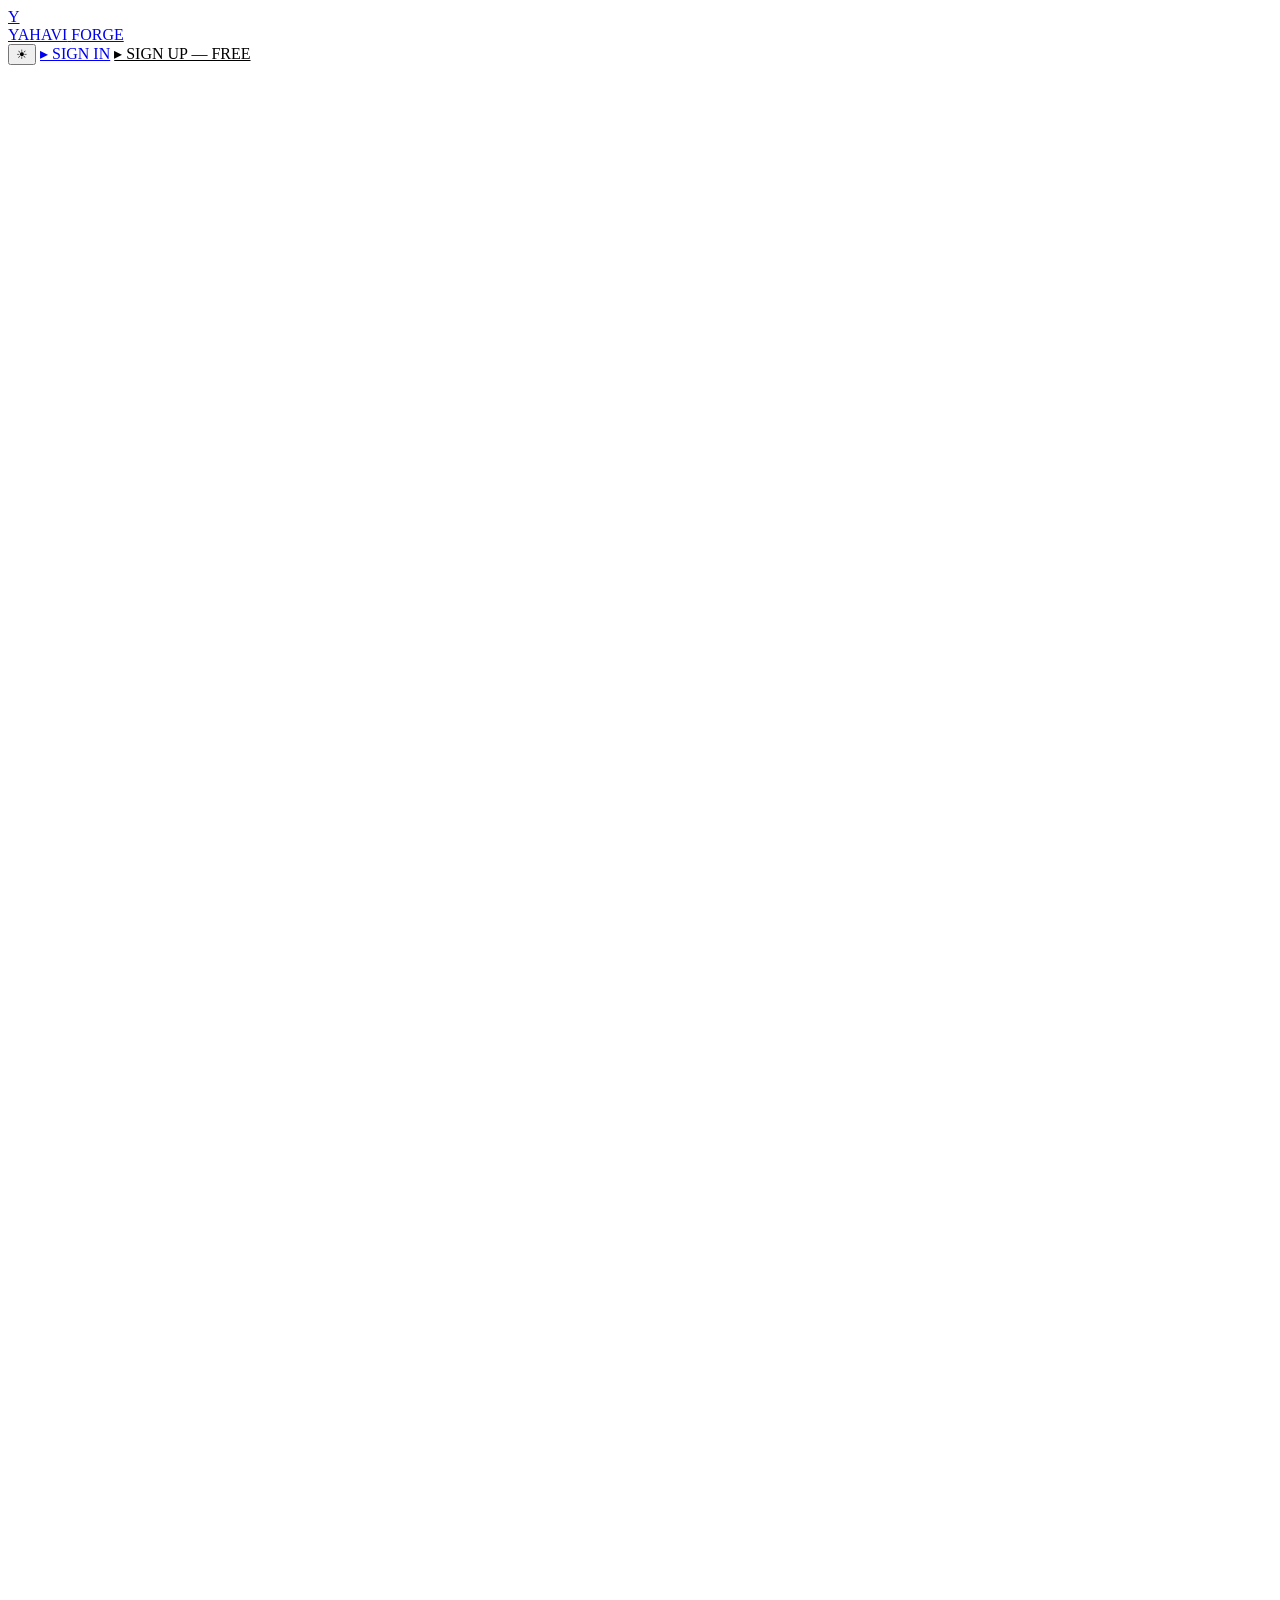
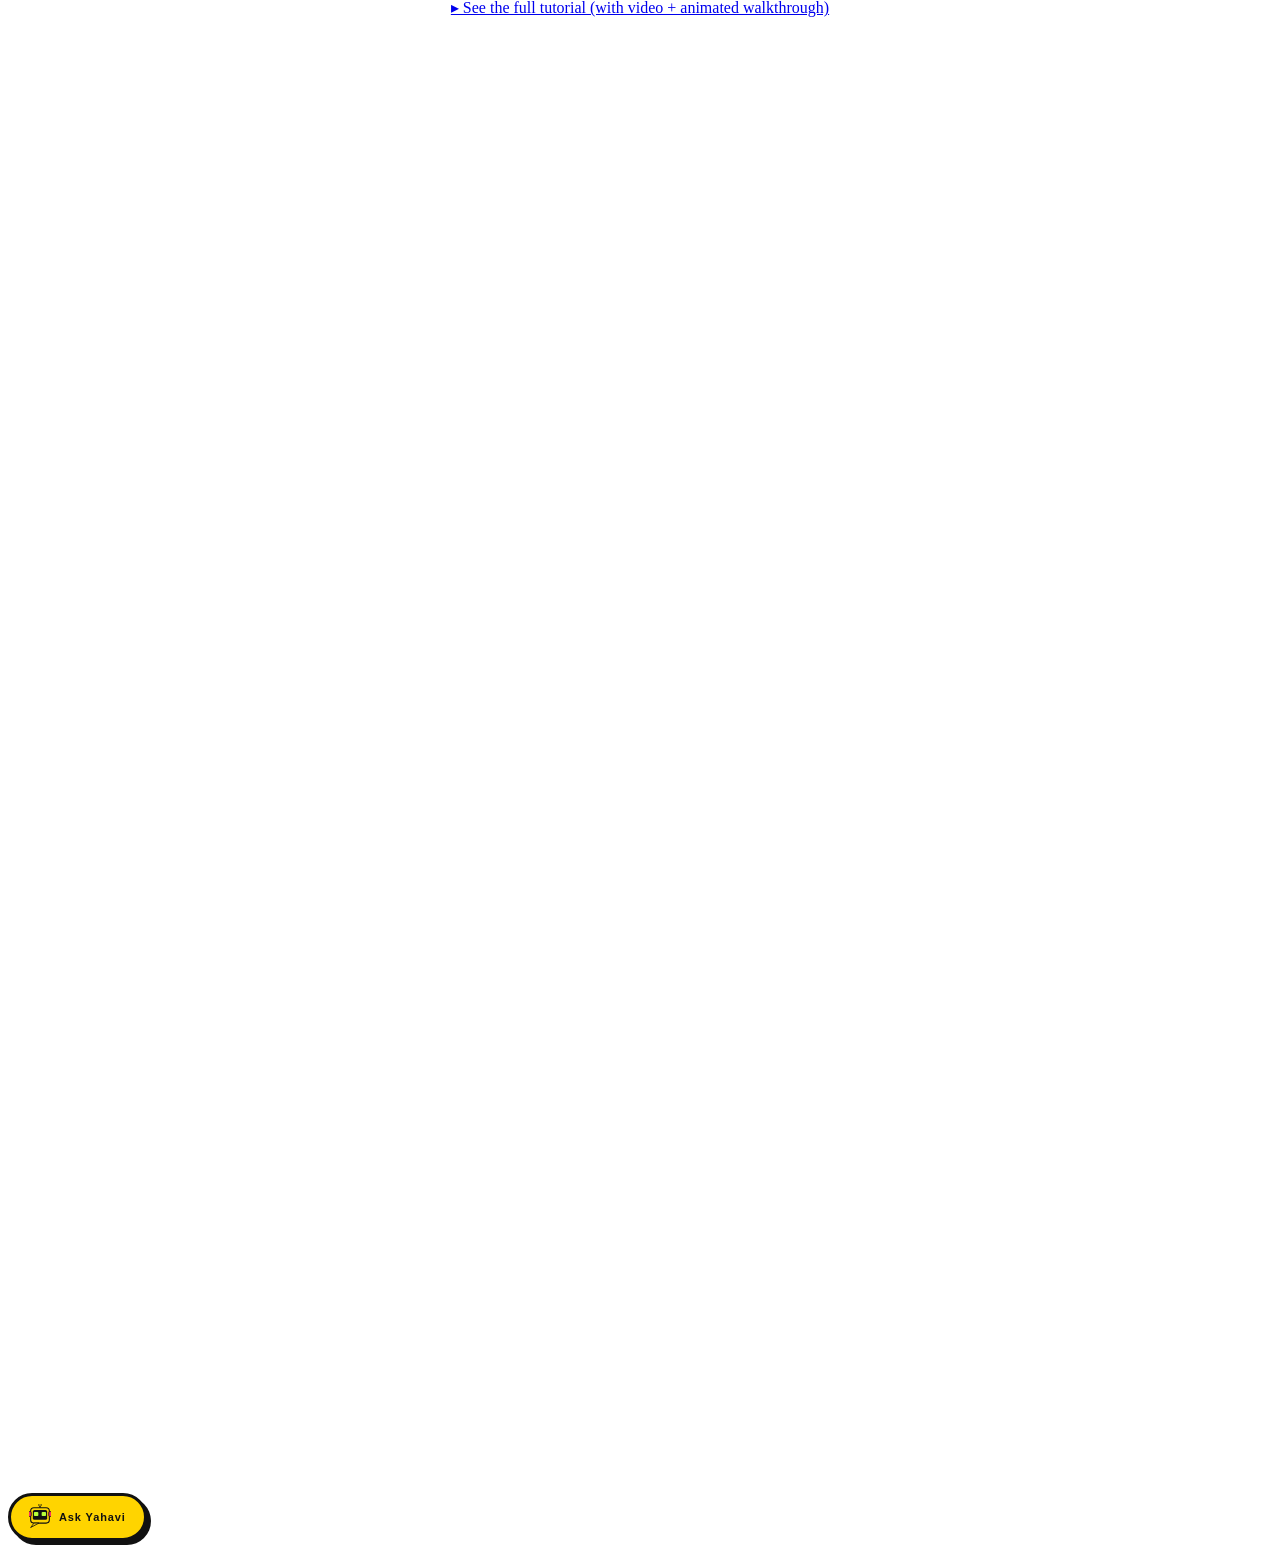
==== index.html @ 98a52d72 "feat: robot mascot SVG logo in chat (yellow body, black face, lime eyes, pink ears); brand colors ye" ====
<!DOCTYPE html>
<html lang="en">
<head>
<meta charset="UTF-8" />
<meta name="viewport" content="width=device-width, initial-scale=1.0, viewport-fit=cover" />
<title>YAHAVI FORGE — AI Career OS · 17 Tools · ₹0 to start · by Hackknow</title>
<meta name="description" content="The free AI career OS. 17 tools: resume builder, ATS optimizer, recruiter roast, job tailoring, truth-lock tailor, company tailor, interview prep, role finder, cover letter, recruiter outreach & more. Bring your own free AI keys." />
<meta property="og:title" content="Yahavi Forge — Free AI Career OS, 17 tools" />
<meta property="og:description" content="Resume builder · ATS · Roast · Tailor · Truth-Lock · Interview Prep · Portfolio. 17 tools. Bring your own free keys. Made in India. Built for the World." />
<meta property="og:type" content="website" />
<meta property="og:url" content="https://forge.hackknow.com/" />
<link rel="canonical" href="https://forge.hackknow.com/" />
<link rel="icon" href="/favicon.svg" type="image/svg+xml" />
<link rel="manifest" href="/manifest.json" />
<meta name="theme-color" content="#0a0a0a" />

<link rel="preconnect" href="https://fonts.googleapis.com" />
<link rel="preconnect" href="https://fonts.gstatic.com" crossorigin />
<!-- v4: better landing fonts — Inter for body, Space Grotesk for UI labels, Archivo Black for display, JetBrains Mono for code -->
<link href="https://fonts.googleapis.com/css2?family=Archivo+Black&family=Plus+Jakarta+Sans:wght@400;500;600;700;800;900&family=JetBrains+Mono:wght@400;500;600;700;800&display=swap" rel="stylesheet" />

<link rel="stylesheet" href="styles.css" />
<link rel="stylesheet" href="forge-ui.css" />
<link rel="stylesheet" href="landing.css" />
<script src="js/theme.js"></script>
</head>
<body class="land-body">

<!-- =========== TOP NAV =========== -->
<nav class="nav-bar">
  <a class="brand" href="/" style="border:none;">
    <div class="brand-mark">Y</div>
    <span>YAHAVI</span>
    <span class="brand-sub">FORGE</span>
  </a>
  <div class="nav-status">
    <button id="theme-toggle" class="theme-toggle" type="button" aria-label="Switch theme">☀</button>
    <a class="btn-settings" href="/login" style="background:var(--ink);">▸ SIGN IN</a>
    <a class="btn-settings" href="/login?mode=signup" style="background:var(--pink);color:var(--paper);">▸ SIGN UP — FREE</a>
  </div>
</nav>

<!-- =========== HERO =========== -->
<section class="land-hero">
  <div class="land-eyebrow reveal">
    <span class="blink"></span> 17 AI TOOLS · 6 FREE PROVIDERS · ₹0 TO START
  </div>
  <h1 class="land-title reveal">
    Job hunting
    <br><span class="accent">is broken.</span>
    <br>We fixed it.
  </h1>
  <p class="land-sub reveal stagger-1">
    Yahavi Forge is the AI career OS that turns raw experience into <strong>interview callbacks</strong>,
    ATS hits, and recruiter attention. <strong>17 tools.</strong> Free to start. Day pass for ₹49.
    Unlock everything from ₹249/month.
  </p>
  <div class="land-cta-row reveal stagger-2">
    <a class="btn btn-pink btn-xl" href="/login?mode=signup">▸ SIGN UP — FREE</a>
    <a class="btn btn-ghost btn-xl" href="/login">▸ SIGN IN</a>
  </div>

  <!-- Explainer video card — Wave 2 will swap in the real <video> -->
  <div class="land-video-card reveal scale stagger-3">
    <div class="land-video-frame">
      <div class="land-video-overlay">
        <button class="land-video-play" type="button" aria-label="Play explainer">▶</button>
        <div class="land-video-caption">
          <div class="land-video-eyebrow">▸ 90-SECOND EXPLAINER</div>
          <div class="land-video-title">What is a free API key, and why this changes everything</div>
          <div class="land-video-meta">Coming soon · for now read the 3-step tutorial below</div>
        </div>
      </div>
    </div>
  </div>

  <div class="land-stats reveal stagger-4">
    <div class="hero-stat"><strong>17</strong><span>TOOLS</span></div>
    <div class="hero-stat"><strong>6</strong><span>FREE PROVIDERS</span></div>
    <div class="hero-stat"><strong>₹49</strong><span>DAY PASS</span></div>
    <div class="hero-stat"><strong>₹249</strong><span>EVERYTHING / MONTH</span></div>
  </div>
</section>

<!-- =========== WHY WE'RE BEST =========== -->
<section class="land-section">
  <div class="section-head reveal">
    <div class="section-title"><span class="num">01</span>Why we're best</div>
    <div class="section-meta">Side-by-side</div>
  </div>

  <div class="compare-grid">
    <div class="compare-col panel reveal slide-left">
      <div class="compare-head" style="background:var(--ink-faint);">Competitors</div>
      <ul class="compare-list">
        <li>💰 ₹999 – ₹4,999/month for ATS + resume tools</li>
        <li>🔒 Locked into their one AI — no choice</li>
        <li>🧊 Free tier is a teaser, real value paywalled</li>
        <li>🚪 Cancel = lose everything</li>
        <li>🐢 8 generic templates everyone uses</li>
        <li>📵 No PWA, no install, no offline</li>
      </ul>
    </div>
    <div class="compare-col panel-best reveal slide-right">
      <div class="compare-head" style="background:var(--yellow);color:var(--ink);">YAHAVI FORGE</div>
      <ul class="compare-list">
        <li>✅ <strong>₹0 to start</strong>. <strong>₹49 day pass</strong>. <strong>₹249/mo</strong> for everything.</li>
        <li>✅ <strong>6 AI providers</strong> — pick any, switch any time</li>
        <li>✅ Build tools <strong>free forever</strong> (with a small watermark)</li>
        <li>✅ Local ATS scorer — <strong>works without any AI key</strong></li>
        <li>✅ <strong>17 tools</strong>, 5 categories — every step of the hunt</li>
        <li>✅ <strong>Auto-fallback</strong> across providers — never stuck</li>
        <li>✅ <strong>30 designer templates</strong> + 5 portfolio themes (PRO)</li>
        <li>✅ <strong>PWA + signed APK</strong> — install on phone</li>
        <li>✅ <strong>Bilingual</strong> — English + Hindi/Hinglish chat</li>
      </ul>
    </div>
  </div>
</section>

<!-- =========== 3-STEP TUTORIAL =========== -->
<section class="land-section" id="tutorial-anchor">
  <div class="section-head reveal">
    <div class="section-title"><span class="num">02</span>How it works</div>
    <div class="section-meta">3 steps · 60 seconds · ₹0</div>
  </div>

  <div class="tutorial-grid">
    <div class="tutorial-step panel-yellow reveal slide-left">
      <div class="tutorial-num">STEP 1</div>
      <div class="tutorial-illu">
        <svg viewBox="0 0 120 80" width="120" height="80" aria-hidden="true">
          <rect x="6" y="14" width="108" height="60" fill="#fff" stroke="#0a0a0a" stroke-width="3"/>
          <rect x="14" y="22" width="92" height="8" fill="#0a0a0a"/>
          <rect x="14" y="36" width="60" height="6" fill="#ff2e63"/>
          <rect x="14" y="48" width="44" height="6" fill="#0a0a0a" opacity=".3"/>
          <rect x="14" y="60" width="92" height="10" fill="#ffea00" stroke="#0a0a0a" stroke-width="2"/>
          <text x="60" y="68" font-family="JetBrains Mono" font-size="7" font-weight="700" text-anchor="middle" fill="#0a0a0a">GENERATE KEY</text>
        </svg>
      </div>
      <h3 class="tutorial-title">Grab a free API key</h3>
      <p class="tutorial-desc">
        Open <a href="https://console.groq.com/keys" target="_blank" rel="noopener noreferrer">console.groq.com/keys</a> — sign up with email
        (no card), click <strong>Create Key</strong>, copy the <code>gsk_...</code> string. Takes 60 seconds.
      </p>
      <p class="tutorial-fine">▸ Groq is fastest. Gemini gives you 1M context. OpenRouter routes to 100+ models. All free tier — keep all three.</p>
    </div>

    <div class="tutorial-step panel reveal scale">
      <div class="tutorial-num">STEP 2</div>
      <div class="tutorial-illu">
        <svg viewBox="0 0 120 80" width="120" height="80" aria-hidden="true">
          <rect x="4" y="6" width="112" height="68" fill="#faf6e9" stroke="#0a0a0a" stroke-width="3"/>
          <rect x="4" y="6" width="28" height="68" fill="#0a0a0a"/>
          <rect x="10" y="14" width="16" height="3" fill="#ffea00"/>
          <rect x="10" y="22" width="16" height="3" fill="#faf6e9"/>
          <rect x="38" y="14" width="74" height="10" fill="#ffea00" stroke="#0a0a0a" stroke-width="2"/>
          <text x="75" y="22" font-family="JetBrains Mono" font-size="6" font-weight="700" text-anchor="middle" fill="#0a0a0a">▸ KEYS</text>
          <rect x="38" y="30" width="74" height="18" fill="#fff" stroke="#0a0a0a" stroke-width="2"/>
          <text x="44" y="42" font-family="JetBrains Mono" font-size="6" fill="#6b6b6b">gsk_•••••••••</text>
          <circle cx="100" cy="40" r="3" fill="#b6ff39" stroke="#0a0a0a" stroke-width="1.5"/>
        </svg>
      </div>
      <h3 class="tutorial-title">Paste it in ▸ KEYS</h3>
      <p class="tutorial-desc">
        Open <a href="/app">Yahavi Forge</a>, click <strong>▸ KEYS</strong> (bottom of the sidebar). Paste your key into the Groq field. Save.
        A green dot appears in the nav.
      </p>
      <p class="tutorial-fine">▸ Multiple keys = automatic fallback when one rate-limits. Forge routes to whichever has capacity.</p>
    </div>

    <div class="tutorial-step panel-pink reveal slide-right">
      <div class="tutorial-num">STEP 3</div>
      <div class="tutorial-illu">
        <svg viewBox="0 0 120 80" width="120" height="80" aria-hidden="true">
          <rect x="6" y="10" width="50" height="60" fill="#fff" stroke="#0a0a0a" stroke-width="3"/>
          <rect x="14" y="18" width="34" height="3" fill="#0a0a0a"/>
          <rect x="14" y="26" width="26" height="3" fill="#0a0a0a" opacity=".4"/>
          <rect x="14" y="34" width="30" height="3" fill="#0a0a0a" opacity=".4"/>
          <text x="31" y="60" font-family="JetBrains Mono" font-size="8" text-anchor="middle" fill="#0a0a0a">RESUME</text>
          <path d="M 60 38 L 76 38 M 76 38 L 70 33 M 76 38 L 70 43" stroke="#ff2e63" stroke-width="3" fill="none"/>
          <rect x="80" y="10" width="34" height="60" fill="#ffea00" stroke="#0a0a0a" stroke-width="3"/>
          <text x="97" y="32" font-family="JetBrains Mono" font-size="7" font-weight="700" text-anchor="middle" fill="#0a0a0a">ATS</text>
          <text x="97" y="44" font-family="Archivo Black" font-size="14" text-anchor="middle" fill="#0a0a0a">87</text>
          <text x="97" y="58" font-family="JetBrains Mono" font-size="6" text-anchor="middle" fill="#0a0a0a">/100</text>
        </svg>
      </div>
      <h3 class="tutorial-title">Use 17 tools, instantly</h3>
      <p class="tutorial-desc">
        Open <strong>Resume Builder</strong>, paste your bullets, pick a tone, hit RUN. Or run
        <strong>ATS Checker</strong> on your resume vs a JD — get a 0–100 score instantly (no key needed for the local scorer).
        Truth-Lock Tailor. Roast. Cover Letter. Interview Prep. All 17.
      </p>
      <a class="btn btn-primary" href="/login?mode=signup">▸ SIGN UP TO START</a>
    </div>
  </div>

  <p style="text-align:center;margin-top:18px;">
    <a class="nav-link" href="/tutorial">▸ See the full tutorial (with video + animated walkthrough)</a>
  </p>
</section>

<!-- =========== TOOLS PREVIEW =========== -->
<section class="land-section">
  <div class="section-head reveal">
    <div class="section-title"><span class="num">03</span>17 tools, 5 categories</div>
    <div class="section-meta">Every step of the job hunt</div>
  </div>

  <div class="cat-grid">
    <div class="cat-card panel-yellow reveal scale stagger-1"><h4>BUILD</h4>
      <ul><li>AI Resume Builder</li><li>Bullet Point Upgrader</li><li>Portfolio Generator</li><li>Career Gap Framing</li><li>Achievement Forge</li></ul>
      <div class="cat-card-tag">FREE TIER</div>
    </div>
    <div class="cat-card panel reveal scale stagger-2"><h4>ANALYZE</h4>
      <ul><li>ATS Career Intelligence</li><li>6-Second Recruiter Scan</li><li>Resume Roast (4 personas)</li></ul></div>
    <div class="cat-card panel-lime reveal scale stagger-3"><h4>TAILOR</h4>
      <ul><li>Job Tailoring Engine</li><li>Truth-Lock Tailor</li><li>Company Tailor</li></ul></div>
    <div class="cat-card panel-pink reveal scale stagger-4"><h4>OUTREACH</h4>
      <ul><li>Cover Letter</li><li>Recruiter Hook</li><li>Application Pack (full kit)</li></ul></div>
    <div class="cat-card panel-dark reveal scale stagger-4"><h4>STRATEGY</h4>
      <ul><li>Role Fit Finder</li><li>Application Optimizer</li><li>Interview Prep Pack</li></ul></div>
  </div>
</section>

<!-- =========== PRICING TEASER =========== -->
<section class="land-section" id="pricing">
  <div class="section-head reveal">
    <div class="section-title"><span class="num">04</span>Pricing</div>
    <div class="section-meta">Honest. Pick what fits.</div>
  </div>

  <div class="pricing-row reveal">
    <div class="price-pill price-pill-free">
      <div class="pp-name">FREE</div>
      <div class="pp-price">₹0</div>
      <div class="pp-meta">BUILD category · with watermark</div>
    </div>
    <div class="price-pill price-pill-day">
      <div class="pp-name">DAY PASS</div>
      <div class="pp-price">₹49</div>
      <div class="pp-meta">All 17 tools · 24h · no watermark</div>
    </div>
    <div class="price-pill price-pill-monthly">
      <div class="pp-name">ALL TOOLS</div>
      <div class="pp-price">₹249<span>/mo</span></div>
      <div class="pp-meta">17 tools · everything unlocked</div>
    </div>
    <div class="price-pill price-pill-year">
      <div class="pp-name">YEARLY</div>
      <div class="pp-price">₹2,499<span>/yr</span></div>
      <div class="pp-meta">~₹208/mo · save 17%</div>
    </div>
  </div>

  <div class="pricing-extras reveal stagger-2">
    <div class="extra"><strong>Per category:</strong> ₹60/month — pick any of the 5 categories à la carte</div>
    <div class="extra"><strong>🎓 Student 80% off:</strong> upload graduation or 12th marksheet → 20% of the price</div>
    <div class="extra"><strong>👋 Beginner free month:</strong> first-time job seekers get 30 days on us (with marksheet)</div>
    <div class="extra"><strong>❤ Loyalty discount:</strong> follow all our channels → extra discount unlocked</div>
    <div class="extra"><strong>🏢 Enterprise:</strong> custom — <a href="mailto:team@hackknow.com">team@hackknow.com</a></div>
  </div>

  <div class="pricing-cta reveal stagger-3">
    <a class="btn btn-primary btn-xl" href="/pricing">▸ FULL PRICING DETAILS</a>
  </div>
</section>

<!-- =========== TESTIMONIALS =========== -->
<section class="land-section">
  <div class="section-head reveal">
    <div class="section-title"><span class="num">05</span>What people say</div>
    <div class="section-meta">Early users</div>
  </div>
  <div class="testi-grid">
    <div class="testi-card panel reveal stagger-1">
      <p>"Got <strong>3 interview calls in 4 days</strong> after running Truth-Lock Tailor against a Stripe JD. The 'NEEDS EVIDENCE' tags forced honesty — and somehow that made the resume stronger."</p>
      <div class="testi-name">▸ A.K. · Bengaluru · Senior FE Eng</div>
    </div>
    <div class="testi-card panel-yellow reveal stagger-2">
      <p>"Used the Roast tool on a Friday night. Cried. Fixed. <strong>Cleared FAANG screen on Monday.</strong> ₹49 day pass paid for itself a hundred times over."</p>
      <div class="testi-name">▸ R.P. · Hyderabad · ML</div>
    </div>
    <div class="testi-card panel reveal stagger-3">
      <p>"Application Pack saved me 4 hours per role. Resume + cover + recruiter DM + follow-ups, all tailored. Applied to <strong>27 roles in one weekend</strong>."</p>
      <div class="testi-name">▸ S.M. · Mumbai · PM</div>
    </div>
  </div>
</section>

<!-- =========== FINAL CTA — Sign Up first, "Open App" only as a small link =========== -->
<section class="land-section land-final">
  <div class="panel-dark land-final-card reveal scale">
    <div class="section-meta" style="color:var(--yellow);">▸ NO CARD ON SIGN-UP · CANCEL ANYTIME</div>
    <h2 class="land-final-h">
      Stop paying<br>for tools that
      <span class="land-final-mark">should be free.</span>
    </h2>
    <div class="land-final-ctas">
      <a class="btn btn-primary btn-xl" href="/login?mode=signup">▸ SIGN UP — FREE</a>
      <a class="btn btn-ghost btn-xl" href="/login" style="background:transparent;color:var(--paper);border-color:var(--paper);">▸ SIGN IN</a>
    </div>
    <div class="land-final-foot">
      <a href="/app" class="land-final-skip">Or open the app without signing up →</a>
    </div>
  </div>
</section>

<!-- =========== FOOTER (injected by forge-ui.js) =========== -->
<div id="site-footer"></div>

<!-- =========== ASK YAHAVI floating button =========== -->
<button id="ask-yahavi-btn" class="ask-yahavi-btn" aria-label="Ask Yahavi AI">
  <svg width="22" height="25" viewBox="0 0 80 88" xmlns="http://www.w3.org/2000/svg" aria-hidden="true">
    <line x1="40" y1="2" x2="40" y2="14" stroke="#111" stroke-width="4" stroke-linecap="round"/>
    <circle cx="40" cy="2" r="5" fill="#FFD400" stroke="#111" stroke-width="2.5"/>
    <rect x="6" y="12" width="68" height="56" rx="12" fill="#FFD400" stroke="#111" stroke-width="4"/>
    <polygon points="18,68 6,84 36,68" fill="#FFD400" stroke="#111" stroke-width="3" stroke-linejoin="round"/>
    <rect x="14" y="20" width="52" height="36" rx="6" fill="#111"/>
    <rect x="18" y="28" width="16" height="14" rx="3" fill="#B6FF39"/>
    <rect x="46" y="28" width="16" height="14" rx="3" fill="#B6FF39"/>
    <rect x="-2" y="26" width="10" height="18" rx="4" fill="#FF2E63" stroke="#111" stroke-width="3"/>
    <rect x="72" y="26" width="10" height="18" rx="4" fill="#FF2E63" stroke="#111" stroke-width="3"/>
  </svg>
  <span class="ask-label">Ask Yahavi</span>
</button>

<!-- =========== SCRIPTS =========== -->
<script src="forge-ui.js"></script>
<script src="js/scroll-anim.js"></script>
<script src="js/chatbot.js"></script>
<script src="js/cookie-consent.js"></script>
</body>
</html>
---- forge-ui.css ----
/* ============================================
   YAHAVI FORGE — UI LAYER
   (1) Fixed sidebar module nav  (2) Rich ecosystem footer
   Built on the existing brutalist tokens in styles.css.
   ============================================ */

:root { --nav-h: 64px; --sidebar-w: 236px; }

/* ============================================
   APP SHELL + SIDEBAR
   ============================================ */
.app-shell { display: flex; align-items: flex-start; }

.app-shell > .container { flex: 1 1 auto; min-width: 0; max-width: 1180px; margin: 0 auto; }

.sidebar {
  flex: 0 0 var(--sidebar-w);
  width: var(--sidebar-w);
  position: sticky;
  top: var(--nav-h);
  align-self: flex-start;
  height: calc(100vh - var(--nav-h));
  overflow-y: auto;
  background: var(--paper);
  border-right: var(--border);
  z-index: 90;
}

.sidebar-inner { padding: 20px 14px 40px; }

.sidebar-label {
  font-family: var(--font-mono);
  font-size: 10px;
  font-weight: 700;
  letter-spacing: 0.18em;
  text-transform: uppercase;
  color: var(--ink-faint);
  padding: 0 6px 12px;
  margin-bottom: 8px;
  border-bottom: 2px solid var(--ink);
}

.sidebar-tabs { display: flex; flex-direction: column; gap: 6px; margin-top: 12px; }

/* Reuse .nav-tab (app.js binds these) but lay them out vertically */
.sidebar .nav-tab {
  display: flex;
  align-items: center;
  gap: 10px;
  width: 100%;
  justify-content: flex-start;
  text-align: left;
  font-family: var(--font-mono);
  font-size: 12px;
  font-weight: 700;
  letter-spacing: 0.08em;
  text-transform: uppercase;
  padding: 12px 12px;
  border: 2px solid transparent;
  background: transparent;
  color: var(--ink);
  cursor: pointer;
  transition: transform 0.1s, box-shadow 0.1s, background 0.1s;
}
.sidebar .nav-tab::before { content: "▸"; color: var(--pink); font-weight: 900; }
.sidebar .nav-tab:hover {
  background: var(--yellow);
  border-color: var(--ink);
  transform: translate(-2px, -2px);
  box-shadow: 3px 3px 0 var(--ink);
}
.sidebar .nav-tab.active {
  background: var(--ink);
  color: var(--paper);
  border-color: var(--ink);
  box-shadow: 4px 4px 0 var(--pink);
}
.sidebar .nav-tab.active::before { color: var(--yellow); }

.sidebar-foot {
  margin: 20px 6px 0;
  padding-top: 14px;
  border-top: 2px dashed var(--ink);
  font-family: var(--font-mono);
  font-size: 10px;
  line-height: 1.6;
  letter-spacing: 0.04em;
  color: var(--ink-faint);
}

/* Hamburger (mobile only) */
.nav-burger {
  display: none;
  width: 40px; height: 40px;
  align-items: center; justify-content: center;
  background: var(--yellow);
  border: var(--border);
  box-shadow: var(--shadow-sm);
  cursor: pointer;
  font-size: 18px; font-weight: 900;
  flex: none;
}
.nav-burger:hover { background: var(--ink); color: var(--paper); }

.sidebar-overlay { position: fixed; inset: 0; background: rgba(10,10,10,0.6); z-index: 240; display: none; }
.sidebar-overlay.open { display: block; }

@media (max-width: 991px) {
  .app-shell { display: block; }
  .nav-burger { display: inline-flex; }
  .sidebar {
    position: fixed; top: 0; left: 0;
    height: 100vh; width: min(280px, 82vw);
    flex-basis: auto;
    transform: translateX(-100%);
    transition: transform 0.25s ease;
    border-right: var(--border-thick);
    z-index: 250;
  }
  .sidebar.open { transform: translateX(0); }
  .sidebar-inner { padding-top: 24px; }
  .app-shell > .container { max-width: none; }
}

/* ============================================
   RICH ECOSYSTEM FOOTER
   ============================================ */
.site-footer {
  margin-top: 80px;
  background: var(--ink);
  color: var(--paper);
  border-top: var(--border-thick);
}
.site-footer a { color: var(--paper); border-bottom: none; font-weight: 500; }
.site-footer a:hover { color: var(--ink); background: var(--yellow); }
.footer-wrap { max-width: 1280px; margin: 0 auto; }

/* Newsletter row */
.footer-news { border-bottom: 2px solid rgba(250,246,233,0.14); }
.footer-news-inner {
  max-width: 1280px; margin: 0 auto; padding: 32px;
  display: flex; align-items: center; justify-content: space-between; gap: 24px; flex-wrap: wrap;
}
.footer-news h3 { font-family: var(--font-display); font-size: clamp(20px,3vw,28px); text-transform: uppercase; letter-spacing: -0.02em; margin-bottom: 6px; }
.footer-news p { font-family: var(--font-mono); font-size: 12px; color: rgba(250,246,233,0.6); letter-spacing: 0.03em; }
.footer-news form { display: flex; gap: 10px; flex: 1; min-width: 280px; max-width: 460px; }
.footer-news input {
  flex: 1; width: auto; background: var(--paper); color: var(--ink);
  border: var(--border); padding: 12px 14px; font-family: var(--font-body); font-size: 14px;
  box-shadow: 4px 4px 0 var(--yellow);
}
.footer-news input:focus { outline: none; transform: translate(1px,1px); box-shadow: 2px 2px 0 var(--yellow); background: var(--paper); }
.footer-news button {
  background: var(--yellow); color: var(--ink); border: var(--border);
  padding: 12px 18px; font-family: var(--font-mono); font-size: 12px; font-weight: 800;
  text-transform: uppercase; letter-spacing: 0.08em; cursor: pointer; box-shadow: 4px 4px 0 var(--pink);
  transition: transform 0.1s, box-shadow 0.1s; white-space: nowrap;
}
.footer-news button:hover { transform: translate(2px,2px); box-shadow: 2px 2px 0 var(--pink); }

/* Columns */
.footer-cols {
  padding: 44px 32px;
  display: grid;
  grid-template-columns: 1.6fr 1fr 1fr 1fr 1fr;
  gap: 32px;
}
.footer-brandcol .footer-logo { font-family: var(--font-display); font-size: 24px; text-transform: uppercase; letter-spacing: -0.01em; }
.footer-brandcol .footer-logo .accent { color: var(--yellow); }
.footer-brandcol .footer-sub { font-family: var(--font-mono); font-size: 10px; letter-spacing: 0.18em; text-transform: uppercase; color: var(--pink); margin: 4px 0 14px; }
.footer-brandcol p.blurb { font-size: 13px; line-height: 1.55; color: rgba(250,246,233,0.6); max-width: 280px; margin-bottom: 18px; }

.footer-social { display: flex; gap: 10px; }
.footer-social a {
  width: 38px; height: 38px; display: flex; align-items: center; justify-content: center;
  background: rgba(250,246,233,0.08); border: 2px solid rgba(250,246,233,0.25);
}
.footer-social a:hover { background: var(--yellow); border-color: var(--yellow); }
.footer-social svg { width: 18px; height: 18px; }

.footer-founders { margin-top: 16px; display: flex; flex-direction: column; gap: 5px; }
.footer-founders .ff-label { font-family: var(--font-mono); font-size: 10px; font-weight: 700; letter-spacing: 0.14em; text-transform: uppercase; color: var(--yellow); margin-bottom: 2px; }
.footer-founders a { font-family: var(--font-mono); font-size: 11.5px; color: rgba(250,246,233,0.7); width: fit-content; }
.footer-founders a:hover { color: var(--ink); background: var(--yellow); padding: 0 3px; }

.footer-col h4 { font-family: var(--font-mono); font-size: 11px; font-weight: 700; text-transform: uppercase; letter-spacing: 0.14em; color: var(--yellow); margin-bottom: 14px; }
.footer-col ul { list-style: none; display: flex; flex-direction: column; gap: 11px; }
.footer-col a { font-family: var(--font-body); font-size: 13px; color: rgba(250,246,233,0.65); }
.footer-col a:hover { color: var(--ink); background: var(--yellow); padding: 0 3px; }

/* Trust badges */
.footer-badges {
  border-top: 2px solid rgba(250,246,233,0.14);
  padding: 22px 32px;
  display: flex; gap: 14px; flex-wrap: wrap; justify-content: center;
}
.footer-badge {
  border: 2px solid rgba(250,246,233,0.2); padding: 8px 14px; min-width: 150px;
  display: flex; flex-direction: column; gap: 2px;
}
.footer-badge strong { font-family: var(--font-display); font-size: 13px; text-transform: uppercase; color: var(--paper); }
.footer-badge span { font-family: var(--font-mono); font-size: 10px; color: rgba(250,246,233,0.55); letter-spacing: 0.03em; }

/* Contact row */
.footer-contact {
  border-top: 2px solid rgba(250,246,233,0.14);
  padding: 16px 32px;
  display: flex; align-items: center; justify-content: center; gap: 20px; flex-wrap: wrap;
  font-family: var(--font-mono); font-size: 12px; color: rgba(250,246,233,0.55);
}
.footer-contact a { color: rgba(250,246,233,0.7); }
.footer-contact .sep { color: rgba(250,246,233,0.2); }

/* Bottom bar */
.footer-bottom {
  border-top: 2px solid rgba(250,246,233,0.14);
  padding: 18px 32px;
  display: flex; align-items: center; justify-content: space-between; gap: 16px; flex-wrap: wrap;
}
.footer-copy { font-family: var(--font-mono); font-size: 11px; color: rgba(250,246,233,0.45); letter-spacing: 0.03em; }
.footer-legal { display: flex; gap: 16px; flex-wrap: wrap; }
.footer-legal a { font-family: var(--font-mono); font-size: 11px; text-transform: uppercase; letter-spacing: 0.06em; color: rgba(250,246,233,0.5); }

@media (max-width: 880px) {
  .footer-cols { grid-template-columns: 1fr 1fr; gap: 28px; }
  .footer-brandcol { grid-column: 1 / -1; }
  .footer-news-inner { flex-direction: column; align-items: flex-start; }
  .footer-bottom { flex-direction: column; align-items: flex-start; }
}
@media (max-width: 520px) {
  .footer-cols { grid-template-columns: 1fr; }
  .footer-news, .footer-cols, .footer-badges, .footer-contact, .footer-bottom { padding-left: 18px; padding-right: 18px; }
}

/* ============================================
   v2 ADDITIONS — sidebar groups + feature buttons
   ============================================ */
.sidebar-group { margin-top: 14px; }
.sidebar-group + .sidebar-group { margin-top: 16px; }
.sidebar-group-label {
  font-family: var(--font-mono); font-size: 9.5px; font-weight: 700;
  letter-spacing: 0.22em; text-transform: uppercase;
  color: var(--pink); padding: 0 8px 6px;
  border-bottom: 2px dotted var(--ink); margin-bottom: 6px;
}

/* feature cards rendered as buttons keep button defaults out */
button.feature-card {
  font-family: inherit; font-size: inherit; text-align: left;
  border-radius: 0; outline: none;
}
button.feature-card:focus-visible {
  outline: 3px solid var(--yellow); outline-offset: 2px;
}

/* loading spinner inside output panels */
.output-area.has-content .loading-dots span { background: var(--pink); }

/* ATS report fallback (used by /js/runner.js when AI fails) */
.report-empty {
  font-family: var(--font-mono); font-size: 12px; letter-spacing: 0.1em;
  text-transform: uppercase; color: var(--ink-faint);
  border: 2px dashed var(--ink); padding: 40px; text-align: center;
}

/* ============================================================
   v3 — SIDEBAR overhaul (sections + bottom keys + settings/profile/pricing)
   ============================================================ */
.sidebar-section { margin: 18px 0 14px; }
.sidebar-section + .sidebar-section { border-top: 2px dotted var(--ink); padding-top: 14px; }

.sidebar-foot-links {
  list-style: none; padding: 0 6px;
  display: flex; flex-direction: column; gap: 4px;
}
.sidebar-foot-links a {
  display: flex; align-items: center; gap: 8px;
  font-family: var(--font-mono); font-size: 11px;
  letter-spacing: 0.06em; text-transform: uppercase;
  padding: 7px 8px; color: var(--ink);
  border: 2px solid transparent;
  text-decoration: none; border-bottom: none;
  transition: all 0.1s;
}
.sidebar-foot-links a:hover {
  background: var(--yellow); border-color: var(--ink);
  transform: translate(-2px, -2px); box-shadow: 3px 3px 0 var(--ink);
}

/* keys pinned at bottom */
.sidebar-keys {
  margin: 16px 6px 8px;
  padding: 14px 12px;
  background: var(--pink); color: var(--paper);
  border: var(--border); box-shadow: var(--shadow-sm);
  font-family: var(--font-mono); font-size: 11px; font-weight: 700;
  letter-spacing: 0.1em; text-transform: uppercase;
  display: flex; align-items: center; gap: 8px;
  cursor: pointer; transition: all 0.1s;
}
.sidebar-keys:hover { transform: translate(-2px,-2px); box-shadow: 5px 5px 0 var(--ink); }
.sidebar-keys .key-dot {
  width: 10px; height: 10px; background: var(--ink-faint); border: 2px solid var(--paper);
}
.sidebar-keys.has-keys .key-dot { background: var(--lime); }

/* ============================================================
   v5 — YAHAVI CHAT  (dark bg · teal bubbles · pill style)
   Inspired by modern messaging UIs — dark theme, rounded pills,
   teal accent, white text. Matches the ZenChat reference design.
   ============================================================ */

/* ── Chat colour tokens — HackKnow brand palette ── */
:root {
  --yc-bg:        #111111;   /* panel bg — brand black */
  --yc-msgs-bg:   #0a0a0a;   /* message area — near black */
  --yc-ai:        #FFD400;   /* AI bubble — brand yellow */
  --yc-ai-deep:   #E6C000;   /* AI bubble gradient end */
  --yc-user:      #FF2E63;   /* user bubble — brand pink */
  --yc-user-deep: #CC1A48;   /* user bubble gradient end */
  --yc-text:      #ffffff;
  --yc-text-soft: rgba(255,255,255,0.72);
  --yc-input-bg:  #1a1a1a;
  --yc-border:    rgba(255,212,0,0.18);
  --yc-accent:    #FFD400;
}

/* ── FAB launch button ──
   Spec: 48px tall, bottom 20px right 20px
   Brand: yellow pill with black border + robot SVG icon
*/
#ask-yahavi-btn.ask-yahavi-btn {
  border-radius: 999px;
  border: 3px solid #111111;
  height: 48px;
  padding: 0 18px;
  font-size: 11px;
  font-weight: 800;
  letter-spacing: 0.08em;
  background: #FFD400;
  color: #111111;
  box-shadow: 4px 4px 0 #111111;
  transition: transform 0.18s cubic-bezier(.4,0,.2,1), box-shadow 0.18s;
  bottom: 20px; right: 20px;
  display: inline-flex; align-items: center; gap: 8px;
}
#ask-yahavi-btn.ask-yahavi-btn:hover {
  transform: translate(-2px,-2px);
  box-shadow: 6px 6px 0 #111111;
}
#ask-yahavi-btn.ask-yahavi-btn span:first-child { font-size: 16px; }
#ask-yahavi-btn.hide { opacity: 0; transform: scale(0.6); pointer-events: none; }

/* ── Panel shell ──
   Spec: 360px × 760px, bottom 20px right 20px
   Mobile: 100% width × 480px, bottom-sheet (radius top only)
*/
.yahavi-chat {
  position: fixed; bottom: 20px; right: 20px; z-index: 290;
  width: 360px;
  height: min(760px, calc(100vh - 60px));
  background: var(--yc-bg);
  border-radius: 24px;
  overflow: hidden;
  box-shadow: 0 24px 64px rgba(0,0,0,0.55), 0 0 0 1px rgba(255,255,255,0.06);
  display: flex; flex-direction: column;
  font-family: var(--font-body);
  transform: scale(0.85) translateY(20px);
  opacity: 0;
  transform-origin: bottom right;
  pointer-events: none;
  transition: transform 0.32s cubic-bezier(.34,1.56,.64,1), opacity 0.22s ease-out;
}
.yahavi-chat.open { transform: scale(1) translateY(0); opacity: 1; pointer-events: auto; }

/* Mobile: bottom sheet — full width, 480px, radius on top only */
@media (max-width: 480px) {
  #ask-yahavi-btn.ask-yahavi-btn { padding: 0 14px; }
  .yahavi-chat {
    width: 100%;
    height: min(480px, calc(100vh - 60px));
    bottom: 0; right: 0;
    border-radius: 20px 20px 0 0;
    transform-origin: bottom center;
  }
}

/* ── Header — brand black with yellow bottom border ── */
.yc-head {
  display: flex; align-items: center; justify-content: space-between;
  padding: 14px 16px;
  background: #111111;
  border-bottom: 2px solid #FFD400;
  flex-shrink: 0;
}
.yc-id { display: flex; align-items: center; gap: 11px; }
/* Avatar = robot mascot SVG (40×40) */
.yc-avatar {
  width: 40px; height: 40px;
  flex-shrink: 0;
  display: block;
}
.yc-name {
  font-family: var(--font-body); font-size: 15px; font-weight: 700;
  color: #FFD400;
}
.yc-status {
  font-family: var(--font-mono); font-size: 9.5px; letter-spacing: 0.06em;
  color: rgba(255,212,0,0.7); display: flex; align-items: center; gap: 5px;
}
.yc-dot {
  width: 6px; height: 6px; border-radius: 50%;
  background: #B6FF39;
  animation: yc-pulse 1.4s ease-in-out infinite;
}
@keyframes yc-pulse { 0%,100% { opacity:1; transform:scale(1); } 50% { opacity:0.5; transform:scale(0.85); } }
.yc-close {
  width: 30px; height: 30px; border-radius: 50%;
  background: rgba(255,212,0,0.12); color: #FFD400;
  border: none; cursor: pointer; font-size: 20px; line-height: 1;
  display: flex; align-items: center; justify-content: center;
  transition: background 0.15s;
}
.yc-close:hover { background: rgba(255,212,0,0.25); }

/* ── Message area ── */
.yc-msgs {
  flex: 1; overflow-y: auto;
  padding: 16px 14px 12px;
  background: var(--yc-msgs-bg);
  display: flex; flex-direction: column; gap: 8px;
  scrollbar-width: thin;
  scrollbar-color: rgba(255,212,0,0.2) transparent;
}
.yc-msgs::-webkit-scrollbar { width: 4px; }
.yc-msgs::-webkit-scrollbar-thumb { background: rgba(255,212,0,0.25); border-radius: 4px; }

.yc-msg {
  display: flex; align-items: flex-end; gap: 8px;
  animation: yc-in 0.28s cubic-bezier(.34,1.56,.64,1);
}
@keyframes yc-in { from { opacity:0; transform:translateY(10px); } to { opacity:1; transform:translateY(0); } }
.yc-msg-user { justify-content: flex-end; }
.yc-msg-ai  { justify-content: flex-start; }

/* ── Robot mascot beside every AI message ── */
.yc-msg-ai::before {
  content: '';
  width: 28px; height: 28px; flex-shrink: 0;
  margin-bottom: 2px;
  display: block;
  background-image: url("data:image/svg+xml,%3Csvg xmlns='http://www.w3.org/2000/svg' viewBox='0 0 80 88'%3E%3C!-- antenna stem --%3E%3Cline x1='40' y1='2' x2='40' y2='14' stroke='%23111111' stroke-width='4' stroke-linecap='round'/%3E%3C!-- antenna ball --%3E%3Ccircle cx='40' cy='2' r='5' fill='%23FFD400' stroke='%23111111' stroke-width='2.5'/%3E%3C!-- head body (speech bubble) --%3E%3Crect x='6' y='12' width='68' height='56' rx='12' fill='%23FFD400' stroke='%23111111' stroke-width='4'/%3E%3C!-- speech bubble tail bottom-left --%3E%3Cpolygon points='18,68 6,84 36,68' fill='%23FFD400' stroke='%23111111' stroke-width='3' stroke-linejoin='round'/%3E%3C!-- face panel (black) --%3E%3Crect x='14' y='20' width='52' height='36' rx='6' fill='%23111111'/%3E%3C!-- left eye (lime) --%3E%3Crect x='18' y='28' width='16' height='14' rx='3' fill='%23B6FF39'/%3E%3C!-- right eye (lime) --%3E%3Crect x='46' y='28' width='16' height='14' rx='3' fill='%23B6FF39'/%3E%3C!-- left ear (pink) --%3E%3Crect x='-2' y='26' width='10' height='18' rx='4' fill='%23FF2E63' stroke='%23111111' stroke-width='3'/%3E%3C!-- right ear (pink) --%3E%3Crect x='72' y='26' width='10' height='18' rx='4' fill='%23FF2E63' stroke='%23111111' stroke-width='3'/%3E%3C/svg%3E");
  background-size: contain;
  background-repeat: no-repeat;
}

/* ── Bubbles ── */
.yc-bubble {
  max-width: 78%;
  padding: 11px 15px;
  font-size: 14px; line-height: 1.5;
  border-radius: 20px;
  word-break: break-word;
}
/* AI = yellow with dark text */
.yc-msg-ai .yc-bubble {
  background: linear-gradient(135deg, #FFD400 0%, #E6C000 100%);
  color: #111111;
  border-bottom-left-radius: 5px;
  box-shadow: 0 4px 14px rgba(255,212,0,0.3);
}
/* User = pink with white text */
.yc-msg-user .yc-bubble {
  background: linear-gradient(135deg, #FF2E63 0%, #CC1A48 100%);
  color: #ffffff;
  border-bottom-right-radius: 5px;
  box-shadow: 0 4px 14px rgba(255,46,99,0.35);
}
.yc-bubble h3, .yc-bubble h4 {
  font-weight: 800; font-size: 13px; text-transform: uppercase;
  letter-spacing: 0.04em; margin: 6px 0 4px;
}
.yc-msg-ai .yc-bubble h3, .yc-msg-ai .yc-bubble h4 { color: #111111; }
.yc-msg-user .yc-bubble h3, .yc-msg-user .yc-bubble h4 { color: #fff; }
.yc-bubble ul { padding-left: 18px; margin: 4px 0; }
.yc-bubble ul li { margin-bottom: 4px; }
.yc-bubble code {
  font-family: var(--font-mono); font-size: 11.5px;
  background: rgba(0,0,0,0.15); padding: 1px 6px; border-radius: 4px;
}
.yc-msg-ai .yc-bubble strong  { color: #111111; font-weight: 800; }
.yc-msg-user .yc-bubble strong { color: #fff; font-weight: 800; }
.yc-msg-ai .yc-bubble a  { color: #111111; border-bottom: 2px solid #111111; font-weight: 700; }
.yc-msg-user .yc-bubble a { color: #FFD400; border-bottom: 1px solid rgba(255,212,0,0.5); }
.yc-bubble p { margin-bottom: 6px; }
.yc-bubble p:last-child { margin-bottom: 0; }
/* Attribution (via Groq) */
.yc-msg-ai .yc-attrib   { font-size: 9px; color: rgba(17,17,17,0.45);  margin-top: 6px; font-family: var(--font-mono); }
.yc-msg-user .yc-attrib { font-size: 9px; color: rgba(255,255,255,0.4); margin-top: 6px; font-family: var(--font-mono); }

/* ── Input bar ── */
.yc-form {
  display: flex; gap: 8px;
  padding: 10px 12px;
  background: #111111;
  border-top: 1px solid rgba(255,212,0,0.2);
  flex-shrink: 0;
}
.yc-input {
  flex: 1; padding: 11px 16px;
  background: #1a1a1a !important;
  border: 1px solid rgba(255,212,0,0.25) !important;
  border-radius: 999px;
  font-family: var(--font-body); font-size: 14px;
  color: #ffffff !important; outline: none;
  transition: border 0.15s, box-shadow 0.15s;
}
.yc-input::placeholder { color: rgba(255,255,255,0.35); }
.yc-input:focus {
  border-color: #FFD400 !important;
  box-shadow: 0 0 0 3px rgba(255,212,0,0.2);
}
.yc-send {
  width: 42px; height: 42px; flex: none;
  border-radius: 50%;
  background: #FFD400;
  color: #111111;
  border: 2px solid #111111;
  font-size: 17px; font-weight: 900; cursor: pointer;
  box-shadow: 2px 2px 0 #111111;
  transition: transform 0.15s, box-shadow 0.15s;
  display: flex; align-items: center; justify-content: center;
}
.yc-send:hover { transform: translate(-1px,-1px); box-shadow: 3px 3px 0 #111111; }
.yc-send:disabled { opacity: 0.45; cursor: not-allowed; transform: none; box-shadow: 2px 2px 0 #111111; }

/* ── Typing dots — yellow on dark bg ── */
.yc-typing { display: inline-flex; gap: 5px; align-items: center; padding: 2px 0; }
.yc-typing span {
  width: 7px; height: 7px; border-radius: 50%;
  background: #111111;
  animation: yc-typing 1.2s ease-in-out infinite;
}
.yc-typing span:nth-child(2) { animation-delay: 0.15s; }
.yc-typing span:nth-child(3) { animation-delay: 0.3s; }
@keyframes yc-typing { 0%,100% { transform:translateY(0); opacity:0.4; } 50% { transform:translateY(-5px); opacity:1; } }

/* ============================================================
   v4 — SIDEBAR COLLAPSIBLE CATEGORIES + scroll-reveal
   ============================================================ */
/* ============================================================
   v5 — SIDEBAR DROPDOWN CATEGORIES
   Click category header → smooth accordion → sub-tools slide in
   ============================================================ */

/* ── Category wrapper ── */
.sidebar-cat {
  margin-bottom: 3px;
}

/* ── Category header (the clickable toggle row) ── */
.sidebar-cat-toggle {
  display: flex;
  align-items: center;
  gap: 0;
  width: 100%;
  padding: 10px 10px 10px 12px;
  background: transparent;
  color: var(--ink);
  border: none;
  border-left: 3px solid transparent;
  cursor: pointer;
  text-align: left;
  transition: background 0.13s, border-color 0.13s;
  position: relative;
}
.sidebar-cat-toggle:hover {
  background: var(--yellow);
  border-left-color: var(--ink);
}

/* Category icon */
.cat-ico {
  font-size: 15px;
  margin-right: 9px;
  flex-shrink: 0;
  line-height: 1;
}

/* Category label */
.cat-label {
  font-family: var(--font-body);
  font-size: 12px;
  font-weight: 700;
  letter-spacing: 0.04em;
  text-transform: uppercase;
  flex: 1;
  color: var(--ink);
}

/* Tool count badge */
.cat-count {
  font-family: var(--font-mono);
  font-size: 9.5px;
  font-weight: 700;
  background: var(--paper-warm);
  color: var(--ink-faint);
  border: 1px solid var(--ink);
  padding: 1px 5px;
  border-radius: 3px;
  margin-right: 8px;
  flex-shrink: 0;
  transition: background 0.13s, color 0.13s;
}
.sidebar-cat.open .cat-count {
  background: var(--ink);
  color: var(--paper);
}

/* Chevron arrow — rotates on open */
.cat-icon {
  font-style: normal;
  font-size: 11px;
  font-weight: 900;
  color: var(--ink-faint);
  transition: transform 0.28s cubic-bezier(.4,0,.2,1), color 0.13s;
  flex-shrink: 0;
  display: inline-block;
}
.sidebar-cat.open .cat-icon {
  transform: rotate(90deg);
  color: var(--ink);
}

/* Active-category highlight on the header */
.sidebar-cat.open .sidebar-cat-toggle {
  background: var(--yellow);
  border-left-color: var(--ink);
}
.sidebar-cat.open .sidebar-cat-toggle .cat-label { color: var(--ink); }

/* ── Dropdown list ── */
.sidebar-cat-list {
  max-height: 0;
  overflow: hidden;
  transition: max-height 0.38s cubic-bezier(.4,0,.2,1);
  background: var(--paper-warm);
  border-left: 3px solid var(--ink);
  margin-left: 12px;
}
.sidebar-cat.open .sidebar-cat-list {
  max-height: 400px;
}

/* ── Sub-items inside the dropdown ── */
.sidebar-cat-list .nav-tab {
  font-family: var(--font-body);
  font-size: 12px;
  font-weight: 600;
  letter-spacing: 0.01em;
  text-transform: none;
  padding: 9px 12px 9px 14px !important;
  color: var(--ink-soft);
  border: none;
  border-bottom: 1px solid rgba(10,10,10,0.07);
  background: transparent;
  /* slide-in animation */
  opacity: 0;
  transform: translateX(-6px);
  transition: opacity 0.2s, transform 0.2s, background 0.1s, color 0.1s;
}
.sidebar-cat-list .nav-tab::before {
  content: "–";
  color: var(--ink-faint);
  font-weight: 400;
  font-size: 11px;
  margin-right: 8px;
}
.sidebar-cat.open .sidebar-cat-list .nav-tab {
  opacity: 1;
  transform: translateX(0);
}
.sidebar-cat-list .nav-tab:last-child { border-bottom: none; }
.sidebar-cat-list .nav-tab:hover {
  background: var(--yellow);
  color: var(--ink);
  transform: none;
  box-shadow: none;
}
.sidebar-cat-list .nav-tab:hover::before { color: var(--ink); }
.sidebar-cat-list .nav-tab.active {
  background: var(--ink);
  color: var(--paper);
  border-left: 3px solid var(--yellow);
  padding-left: 11px !important;
  font-weight: 700;
}
.sidebar-cat-list .nav-tab.active::before { color: var(--yellow); }

/* staggered slide-in delays */
.sidebar-cat.open .sidebar-cat-list .nav-tab:nth-child(1) { transition-delay: 0.04s; }
.sidebar-cat.open .sidebar-cat-list .nav-tab:nth-child(2) { transition-delay: 0.08s; }
.sidebar-cat.open .sidebar-cat-list .nav-tab:nth-child(3) { transition-delay: 0.12s; }
.sidebar-cat.open .sidebar-cat-list .nav-tab:nth-child(4) { transition-delay: 0.16s; }
.sidebar-cat.open .sidebar-cat-list .nav-tab:nth-child(5) { transition-delay: 0.20s; }

/* Scroll reveal */
.reveal {
  opacity: 0;
  transform: translateY(28px);
  transition: opacity 0.7s cubic-bezier(.4,0,.2,1), transform 0.7s cubic-bezier(.4,0,.2,1);
  will-change: opacity, transform;
}
.reveal.in-view {
  opacity: 1;
  transform: translateY(0);
}
.reveal.stagger-1.in-view { transition-delay: 0.08s; }
.reveal.stagger-2.in-view { transition-delay: 0.16s; }
.reveal.stagger-3.in-view { transition-delay: 0.24s; }
.reveal.stagger-4.in-view { transition-delay: 0.32s; }
.reveal.scale {
  transform: translateY(28px) scale(0.96);
}
.reveal.scale.in-view {
  transform: translateY(0) scale(1);
}
.reveal.slide-left {
  transform: translateX(-40px);
}
.reveal.slide-left.in-view {
  transform: translateX(0);
}
.reveal.slide-right {
  transform: translateX(40px);
}
.reveal.slide-right.in-view {
  transform: translateX(0);
}

/* Parallax-y subtle on hero */
@media (prefers-reduced-motion: no-preference) {
  .land-title {
    transition: transform 0.6s cubic-bezier(.4,0,.2,1);
  }
}
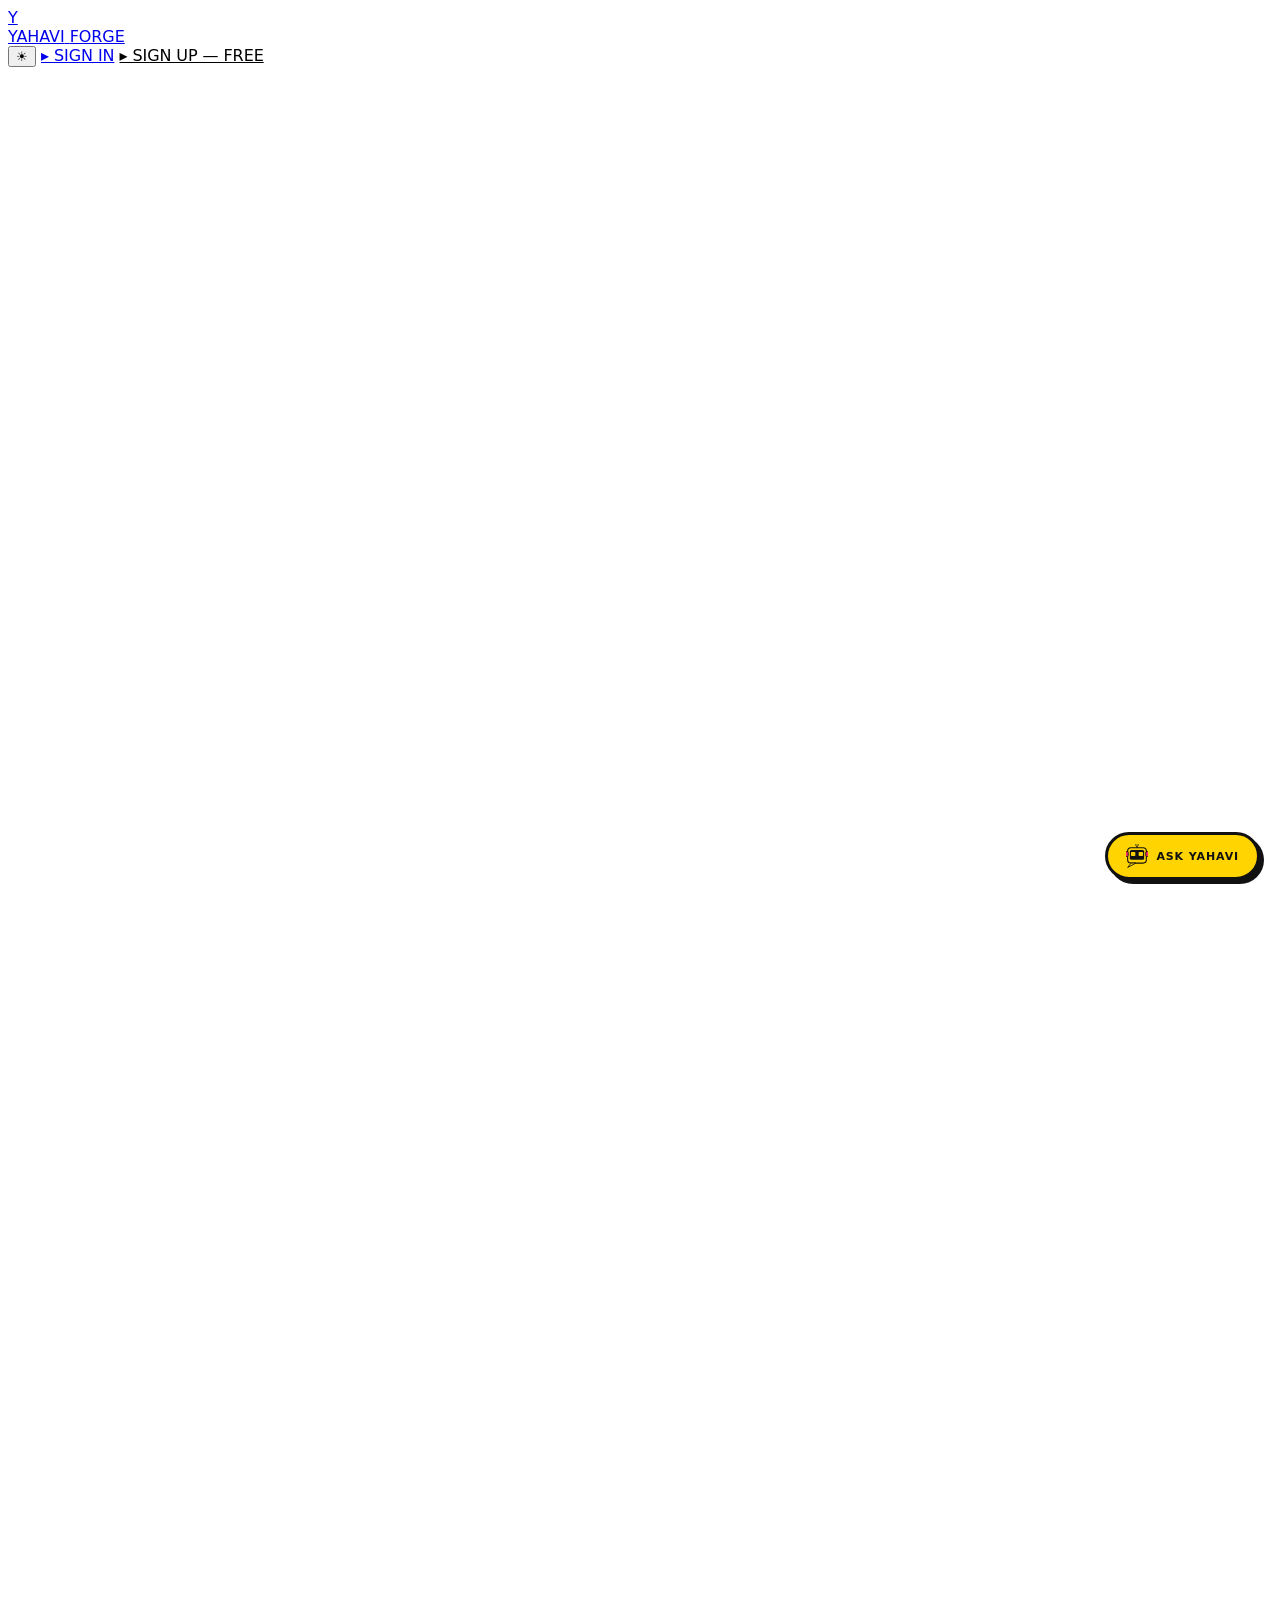
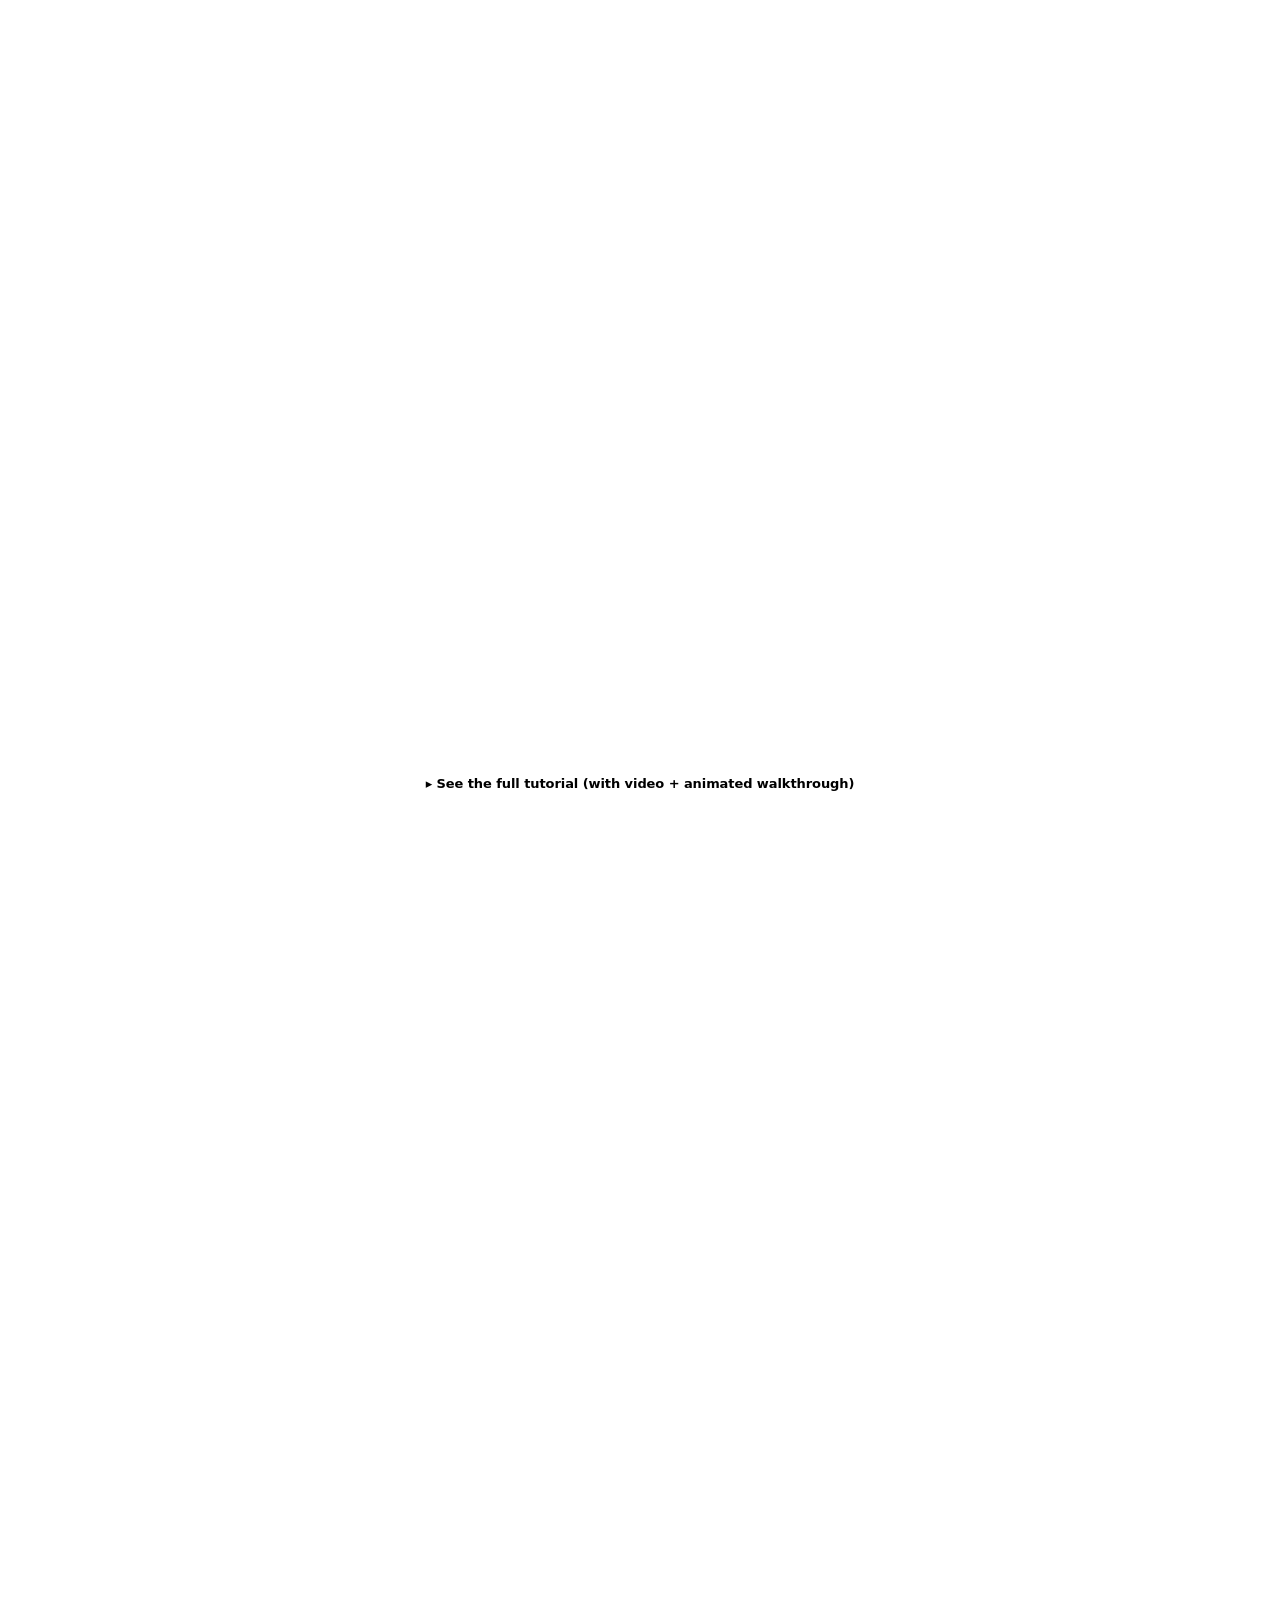
==== commit 89d4e8b1: "fix: remove all green from chatbot, fix scroll-on-open, clean name-asking, panel 520px, sidebar BUIL" ====
--- a/index.html
+++ b/index.html
@@ -317,8 +317,8 @@
     <rect x="6" y="12" width="68" height="56" rx="12" fill="#FFD400" stroke="#111" stroke-width="4"/>
     <polygon points="18,68 6,84 36,68" fill="#FFD400" stroke="#111" stroke-width="3" stroke-linejoin="round"/>
     <rect x="14" y="20" width="52" height="36" rx="6" fill="#111"/>
-    <rect x="18" y="28" width="16" height="14" rx="3" fill="#B6FF39"/>
-    <rect x="46" y="28" width="16" height="14" rx="3" fill="#B6FF39"/>
+    <rect x="18" y="28" width="16" height="14" rx="3" fill="#FFD400"/>
+    <rect x="46" y="28" width="16" height="14" rx="3" fill="#FFD400"/>
     <rect x="-2" y="26" width="10" height="18" rx="4" fill="#FF2E63" stroke="#111" stroke-width="3"/>
     <rect x="72" y="26" width="10" height="18" rx="4" fill="#FF2E63" stroke="#111" stroke-width="3"/>
   </svg>
--- a/forge-ui.css
+++ b/forge-ui.css
@@ -352,13 +352,13 @@
 #ask-yahavi-btn.hide { opacity: 0; transform: scale(0.6); pointer-events: none; }
 
 /* ── Panel shell ──
-   Spec: 360px × 760px, bottom 20px right 20px
-   Mobile: 100% width × 480px, bottom-sheet (radius top only)
+   Spec: 360px × 520px, bottom 20px right 20px
+   Mobile: 100% width × 420px, bottom-sheet (radius top only)
 */
 .yahavi-chat {
   position: fixed; bottom: 20px; right: 20px; z-index: 290;
   width: 360px;
-  height: min(760px, calc(100vh - 60px));
+  height: min(520px, calc(100vh - 60px));
   background: var(--yc-bg);
   border-radius: 24px;
   overflow: hidden;
@@ -378,7 +378,7 @@
   #ask-yahavi-btn.ask-yahavi-btn { padding: 0 14px; }
   .yahavi-chat {
     width: 100%;
-    height: min(480px, calc(100vh - 60px));
+    height: min(420px, calc(100vh - 60px));
     bottom: 0; right: 0;
     border-radius: 20px 20px 0 0;
     transform-origin: bottom center;
@@ -410,7 +410,7 @@
 }
 .yc-dot {
   width: 6px; height: 6px; border-radius: 50%;
-  background: #B6FF39;
+  background: #FFD400;
   animation: yc-pulse 1.4s ease-in-out infinite;
 }
 @keyframes yc-pulse { 0%,100% { opacity:1; transform:scale(1); } 50% { opacity:0.5; transform:scale(0.85); } }
@@ -449,7 +449,7 @@
   width: 28px; height: 28px; flex-shrink: 0;
   margin-bottom: 2px;
   display: block;
-  background-image: url("data:image/svg+xml,%3Csvg xmlns='http://www.w3.org/2000/svg' viewBox='0 0 80 88'%3E%3C!-- antenna stem --%3E%3Cline x1='40' y1='2' x2='40' y2='14' stroke='%23111111' stroke-width='4' stroke-linecap='round'/%3E%3C!-- antenna ball --%3E%3Ccircle cx='40' cy='2' r='5' fill='%23FFD400' stroke='%23111111' stroke-width='2.5'/%3E%3C!-- head body (speech bubble) --%3E%3Crect x='6' y='12' width='68' height='56' rx='12' fill='%23FFD400' stroke='%23111111' stroke-width='4'/%3E%3C!-- speech bubble tail bottom-left --%3E%3Cpolygon points='18,68 6,84 36,68' fill='%23FFD400' stroke='%23111111' stroke-width='3' stroke-linejoin='round'/%3E%3C!-- face panel (black) --%3E%3Crect x='14' y='20' width='52' height='36' rx='6' fill='%23111111'/%3E%3C!-- left eye (lime) --%3E%3Crect x='18' y='28' width='16' height='14' rx='3' fill='%23B6FF39'/%3E%3C!-- right eye (lime) --%3E%3Crect x='46' y='28' width='16' height='14' rx='3' fill='%23B6FF39'/%3E%3C!-- left ear (pink) --%3E%3Crect x='-2' y='26' width='10' height='18' rx='4' fill='%23FF2E63' stroke='%23111111' stroke-width='3'/%3E%3C!-- right ear (pink) --%3E%3Crect x='72' y='26' width='10' height='18' rx='4' fill='%23FF2E63' stroke='%23111111' stroke-width='3'/%3E%3C/svg%3E");
+  background-image: url("data:image/svg+xml,%3Csvg xmlns='http://www.w3.org/2000/svg' viewBox='0 0 80 88'%3E%3C!-- antenna stem --%3E%3Cline x1='40' y1='2' x2='40' y2='14' stroke='%23111111' stroke-width='4' stroke-linecap='round'/%3E%3C!-- antenna ball --%3E%3Ccircle cx='40' cy='2' r='5' fill='%23FFD400' stroke='%23111111' stroke-width='2.5'/%3E%3C!-- head body (speech bubble) --%3E%3Crect x='6' y='12' width='68' height='56' rx='12' fill='%23FFD400' stroke='%23111111' stroke-width='4'/%3E%3C!-- speech bubble tail bottom-left --%3E%3Cpolygon points='18,68 6,84 36,68' fill='%23FFD400' stroke='%23111111' stroke-width='3' stroke-linejoin='round'/%3E%3C!-- face panel (black) --%3E%3Crect x='14' y='20' width='52' height='36' rx='6' fill='%23111111'/%3E%3C!-- left eye (lime) --%3E%3Crect x='18' y='28' width='16' height='14' rx='3' fill='%23FFD400'/%3E%3C!-- right eye --%3E%3Crect x='46' y='28' width='16' height='14' rx='3' fill='%23FFD400'/%3E%3C!-- left ear (pink) --%3E%3Crect x='-2' y='26' width='10' height='18' rx='4' fill='%23FF2E63' stroke='%23111111' stroke-width='3'/%3E%3C!-- right ear (pink) --%3E%3Crect x='72' y='26' width='10' height='18' rx='4' fill='%23FF2E63' stroke='%23111111' stroke-width='3'/%3E%3C/svg%3E");
   background-size: contain;
   background-repeat: no-repeat;
 }
--- a/landing.css
+++ b/landing.css
@@ -0,0 +1,801 @@
+/* ============================================================
+   YAHAVI FORGE — LANDING PAGE styles (additive to styles.css)
+   ============================================================ */
+
+.land-hero {
+  max-width: 1180px; margin: 0 auto;
+  padding: 48px 32px 32px;
+  border-bottom: var(--border-thick);
+  text-align: left;
+}
+.land-eyebrow {
+  display: inline-flex; align-items: center; gap: 10px;
+  background: var(--ink); color: var(--paper);
+  padding: 8px 14px; font-family: var(--font-mono);
+  font-size: 11px; font-weight: 700; letter-spacing: 0.15em;
+  text-transform: uppercase; margin-bottom: 24px;
+  box-shadow: 4px 4px 0 var(--pink);
+}
+.land-eyebrow .blink {
+  width: 8px; height: 8px; background: var(--lime);
+  animation: blink 1.2s ease-in-out infinite;
+}
+.land-title {
+  font-family: var(--font-display);
+  font-size: clamp(54px, 9vw, 112px);
+  line-height: 0.92; letter-spacing: -0.04em;
+  text-transform: uppercase; margin-bottom: 20px;
+}
+.land-title .accent {
+  color: var(--pink); background: var(--yellow);
+  padding: 0 12px; display: inline-block;
+  border: var(--border-thick); box-shadow: 8px 8px 0 var(--ink);
+}
+.land-sub {
+  font-size: clamp(16px, 2vw, 20px); line-height: 1.5;
+  max-width: 760px; color: var(--ink-soft);
+  margin-bottom: 32px;
+}
+.land-sub strong { background: var(--yellow); color: var(--ink); padding: 0 4px; }
+.land-cta-row {
+  display: flex; gap: 14px; flex-wrap: wrap; margin-bottom: 36px;
+}
+.btn-xl {
+  font-size: 15px !important;
+  padding: 18px 28px !important;
+}
+.land-stats {
+  display: flex; gap: 16px; flex-wrap: wrap;
+}
+.land-stats .hero-stat strong { font-size: 28px; }
+
+.land-section {
+  max-width: 1180px; margin: 0 auto;
+  padding: 56px 32px;
+}
+
+/* compare panels */
+.compare-grid {
+  display: grid; grid-template-columns: 1fr 1fr; gap: 24px;
+}
+@media (max-width: 880px) { .compare-grid { grid-template-columns: 1fr; } }
+.compare-col { padding: 0 !important; overflow: hidden; }
+.compare-head {
+  font-family: var(--font-display); font-size: 22px;
+  text-transform: uppercase; letter-spacing: -0.01em;
+  padding: 18px 22px; color: var(--paper);
+  border-bottom: var(--border);
+}
+.compare-list {
+  list-style: none; padding: 22px 24px;
+  display: flex; flex-direction: column; gap: 12px;
+  font-size: 14px; line-height: 1.5;
+}
+.compare-list li { display: flex; align-items: flex-start; gap: 8px; }
+.panel-best {
+  background: var(--card); border: var(--border-thick);
+  box-shadow: 10px 10px 0 var(--yellow);
+  position: relative;
+}
+.panel-best::before {
+  content: "★ FORGE";
+  position: absolute; top: -14px; right: -8px;
+  background: var(--pink); color: var(--paper);
+  font-family: var(--font-mono); font-size: 11px; font-weight: 800;
+  letter-spacing: 0.15em; padding: 5px 10px;
+  border: var(--border-thin); box-shadow: 3px 3px 0 var(--ink);
+  transform: rotate(4deg);
+}
+
+/* tutorial steps */
+.tutorial-grid {
+  display: grid;
+  grid-template-columns: repeat(auto-fit, minmax(280px, 1fr));
+  gap: 24px; margin-bottom: 32px;
+}
+.tutorial-step {
+  padding: 24px;
+}
+.panel-yellow { background: var(--yellow); border: var(--border); box-shadow: var(--shadow-md); }
+.panel-lime { background: var(--lime); border: var(--border); box-shadow: var(--shadow-md); }
+.panel-pink { background: var(--pink); color: var(--paper); border: var(--border); box-shadow: var(--shadow-md); }
+.panel-dark { background: var(--ink); color: var(--paper); border: var(--border); box-shadow: var(--shadow-md); }
+.tutorial-num {
+  font-family: var(--font-mono); font-size: 10px;
+  letter-spacing: 0.2em; text-transform: uppercase;
+  margin-bottom: 14px;
+  background: var(--ink); color: var(--paper);
+  display: inline-block; padding: 4px 10px;
+}
+.panel-pink .tutorial-num { background: var(--paper); color: var(--ink); }
+.tutorial-illu {
+  display: flex; justify-content: center;
+  margin-bottom: 16px;
+  background: var(--paper-warm);
+  border: 2px solid var(--ink);
+  padding: 12px;
+}
+.panel-pink .tutorial-illu { background: rgba(250,246,233,0.08); border-color: var(--paper); }
+.tutorial-title {
+  font-family: var(--font-display); font-size: 22px;
+  text-transform: uppercase; letter-spacing: -0.01em;
+  margin-bottom: 10px;
+}
+.tutorial-desc { font-size: 14px; line-height: 1.55; margin-bottom: 10px; }
+.tutorial-desc code {
+  font-family: var(--font-mono); font-size: 12px;
+  background: var(--ink); color: var(--paper); padding: 1px 6px;
+}
+.tutorial-desc a {
+  font-weight: 600;
+  border-bottom: 2px solid currentColor;
+}
+.tutorial-fine {
+  font-family: var(--font-mono); font-size: 11px;
+  line-height: 1.6; opacity: 0.75; letter-spacing: 0.02em;
+  border-top: 1px dotted currentColor; padding-top: 10px; margin-top: 12px;
+}
+.tutorial-trust {
+  padding: 28px;
+  margin-top: 20px;
+}
+
+/* tools preview grid */
+.cat-grid {
+  display: grid;
+  grid-template-columns: repeat(auto-fit, minmax(220px, 1fr));
+  gap: 18px;
+}
+.cat-card {
+  padding: 20px 22px;
+}
+.cat-card h4 {
+  font-family: var(--font-display); font-size: 18px;
+  text-transform: uppercase; letter-spacing: -0.01em;
+  margin-bottom: 12px;
+  padding-bottom: 8px; border-bottom: 2px solid currentColor;
+}
+.cat-card ul { list-style: none; }
+.cat-card li {
+  font-family: var(--font-mono); font-size: 12px;
+  letter-spacing: 0.04em;
+  padding: 5px 0;
+}
+
+/* pricing */
+.pricing-grid {
+  display: grid; grid-template-columns: 1fr 1fr; gap: 24px;
+}
+@media (max-width: 880px) { .pricing-grid { grid-template-columns: 1fr; } }
+.price-card { padding: 28px; text-align: left; }
+.price-name {
+  font-family: var(--font-mono); font-size: 11px;
+  text-transform: uppercase; letter-spacing: 0.18em;
+  margin-bottom: 10px;
+}
+.price-amount {
+  font-family: var(--font-display);
+  font-size: clamp(40px, 6vw, 60px);
+  line-height: 1; letter-spacing: -0.03em;
+  margin-bottom: 6px;
+}
+.price-amount span {
+  font-size: 16px; opacity: 0.65; font-family: var(--font-mono); letter-spacing: 0.05em;
+}
+.price-strike {
+  font-family: var(--font-mono); font-size: 12px;
+  margin-bottom: 18px; opacity: 0.8;
+}
+.price-list {
+  list-style: none;
+  display: flex; flex-direction: column; gap: 10px;
+  font-size: 14px; line-height: 1.5;
+  margin-bottom: 22px;
+}
+.price-fine {
+  font-family: var(--font-mono); font-size: 10.5px;
+  margin-top: 10px; opacity: 0.85; letter-spacing: 0.04em;
+}
+
+/* testimonials */
+.testi-grid {
+  display: grid;
+  grid-template-columns: repeat(auto-fit, minmax(280px, 1fr));
+  gap: 20px;
+}
+.testi-card { padding: 24px; }
+.testi-card p { font-size: 15px; line-height: 1.55; margin-bottom: 14px; }
+.testi-name {
+  font-family: var(--font-mono); font-size: 11px;
+  letter-spacing: 0.1em; text-transform: uppercase;
+  opacity: 0.75;
+}
+
+/* final cta */
+.land-final { padding: 24px 32px 64px; }
+.land-final-card {
+  padding: 56px 40px;
+  text-align: center;
+  box-shadow: 12px 12px 0 var(--pink);
+}
+.land-final .btn { margin: 0 6px 10px; }
+
+/* Ask Yahavi floating button */
+.ask-yahavi-btn {
+  position: fixed; bottom: 24px; right: 24px; z-index: 280;
+  display: inline-flex; align-items: center; gap: 8px;
+  background: var(--pink); color: var(--paper);
+  border: var(--border-thick); padding: 14px 20px;
+  font-family: var(--font-mono); font-size: 12px; font-weight: 800;
+  text-transform: uppercase; letter-spacing: 0.1em;
+  cursor: pointer; box-shadow: var(--shadow-md);
+  transition: transform 0.1s, box-shadow 0.1s;
+}
+.ask-yahavi-btn:hover { transform: translate(3px, 3px); box-shadow: 3px 3px 0 var(--ink); }
+.ask-yahavi-btn span:first-child { font-size: 18px; }
+@media (max-width: 600px) {
+  .ask-yahavi-btn .ask-label { display: none; }
+  .ask-yahavi-btn { padding: 12px 14px; }
+}
+
+/* ============================================================
+   v4 — LANDING (refreshed fonts + pricing pills + video card)
+   ============================================================ */
+.land-body {
+  font-family: 'Inter', system-ui, -apple-system, sans-serif;
+  font-feature-settings: 'cv02', 'cv11', 'ss01';
+  letter-spacing: -0.005em;
+}
+.nav-link {
+  font-family: 'Space Grotesk', system-ui, sans-serif;
+  font-size: 13px; font-weight: 600;
+  color: var(--ink); padding: 8px 12px;
+  border-bottom: none; text-decoration: none;
+  transition: color 0.15s;
+}
+.nav-link:hover { color: var(--pink); background: transparent; }
+
+/* Hero — gentler title, smarter body */
+.land-title {
+  font-family: 'Archivo Black', sans-serif;
+  font-size: clamp(46px, 8vw, 96px);
+  line-height: 0.94; letter-spacing: -0.05em;
+  font-weight: 900;
+}
+.land-sub {
+  font-family: 'Inter', system-ui, sans-serif;
+  font-size: clamp(15px, 1.8vw, 19px);
+  line-height: 1.55;
+  color: var(--ink-soft);
+  font-weight: 400;
+}
+.land-sub strong {
+  background: var(--yellow); color: var(--ink); padding: 0 5px;
+  font-weight: 700;
+}
+
+/* Hero video card (placeholder for now) */
+.land-video-card {
+  margin: 28px 0 32px;
+  max-width: 760px;
+}
+.land-video-frame {
+  position: relative; aspect-ratio: 16 / 9;
+  background: linear-gradient(135deg, var(--ink) 0%, #1a1a1a 100%);
+  border: var(--border-thick);
+  box-shadow: 8px 8px 0 var(--pink);
+  overflow: hidden;
+}
+.land-video-overlay {
+  position: absolute; inset: 0;
+  display: flex; flex-direction: column; align-items: center; justify-content: center;
+  padding: 22px; text-align: center;
+  background:
+    radial-gradient(circle at 30% 30%, rgba(255, 234, 0, 0.08), transparent 50%),
+    radial-gradient(circle at 70% 70%, rgba(255, 46, 99, 0.08), transparent 50%);
+}
+.land-video-play {
+  width: 84px; height: 84px; border-radius: 50%;
+  background: var(--yellow); color: var(--ink);
+  border: var(--border-thick); font-size: 32px;
+  display: flex; align-items: center; justify-content: center;
+  cursor: pointer; box-shadow: 0 8px 32px rgba(255, 234, 0, 0.45);
+  margin-bottom: 18px; padding-left: 6px;
+  transition: transform 0.2s;
+}
+.land-video-play:hover { transform: scale(1.08); }
+.land-video-caption { color: var(--paper); max-width: 480px; }
+.land-video-eyebrow {
+  font-family: 'JetBrains Mono', monospace;
+  font-size: 10px; letter-spacing: 0.2em; text-transform: uppercase;
+  color: var(--yellow); margin-bottom: 8px;
+}
+.land-video-title {
+  font-family: 'Archivo Black', sans-serif;
+  font-size: clamp(16px, 2.5vw, 22px);
+  text-transform: uppercase; letter-spacing: -0.02em;
+  line-height: 1.15;
+  margin-bottom: 6px;
+}
+.land-video-meta {
+  font-family: 'JetBrains Mono', monospace;
+  font-size: 11px; opacity: 0.75;
+}
+
+/* Pricing pills (landing teaser) */
+.pricing-row {
+  display: grid;
+  grid-template-columns: repeat(auto-fit, minmax(220px, 1fr));
+  gap: 16px; margin-bottom: 24px;
+}
+.price-pill {
+  padding: 24px 22px;
+  border: var(--border); box-shadow: var(--shadow-md);
+  position: relative;
+  transition: transform 0.2s cubic-bezier(.4,0,.2,1), box-shadow 0.2s;
+}
+.price-pill:hover { transform: translate(-2px, -2px); box-shadow: 9px 9px 0 var(--ink); }
+.price-pill-free { background: var(--paper-warm); }
+.price-pill-day { background: var(--lime); }
+.price-pill-monthly {
+  background: var(--yellow);
+  transform: scale(1.03);
+}
+.price-pill-monthly::before {
+  content: "★ MOST POPULAR";
+  position: absolute; top: -12px; right: 14px;
+  background: var(--pink); color: var(--paper);
+  font-family: 'JetBrains Mono', monospace;
+  font-size: 10px; font-weight: 800; letter-spacing: 0.12em;
+  padding: 4px 10px; border: var(--border-thin);
+  box-shadow: 2px 2px 0 var(--ink);
+}
+.price-pill-year { background: var(--ink); color: var(--paper); }
+.pp-name {
+  font-family: 'JetBrains Mono', monospace;
+  font-size: 10.5px; font-weight: 700;
+  letter-spacing: 0.18em; text-transform: uppercase;
+  margin-bottom: 8px; opacity: 0.85;
+}
+.pp-price {
+  font-family: 'Archivo Black', sans-serif;
+  font-size: clamp(32px, 4.5vw, 44px);
+  line-height: 1; letter-spacing: -0.03em;
+  margin-bottom: 6px;
+}
+.pp-price span {
+  font-family: 'JetBrains Mono', monospace;
+  font-size: 14px; opacity: 0.7; letter-spacing: 0.05em;
+}
+.pp-meta {
+  font-family: 'Inter', sans-serif;
+  font-size: 12.5px; line-height: 1.4; opacity: 0.8;
+}
+
+.pricing-extras {
+  display: grid;
+  grid-template-columns: repeat(auto-fit, minmax(280px, 1fr));
+  gap: 12px; margin: 18px 0 24px;
+}
+.extra {
+  padding: 12px 16px;
+  background: var(--card); border: var(--border-thin);
+  font-size: 13.5px; line-height: 1.45;
+}
+.extra strong { color: var(--ink); }
+
+.pricing-cta { text-align: center; margin-top: 12px; }
+
+/* Tools preview category tag */
+.cat-card-tag {
+  position: absolute; top: 12px; right: 12px;
+  background: var(--lime); color: var(--ink);
+  font-family: 'JetBrains Mono', monospace;
+  font-size: 9px; font-weight: 800; letter-spacing: 0.1em;
+  padding: 3px 8px; border: 2px solid var(--ink);
+  border-radius: 999px;
+}
+.cat-card { position: relative; }
+
+/* Final CTA */
+.land-final-h {
+  font-family: 'Archivo Black', sans-serif;
+  font-size: clamp(32px, 5.5vw, 60px);
+  text-transform: uppercase; letter-spacing: -0.03em;
+  line-height: 0.95;
+  margin: 14px 0 22px;
+  color: var(--paper);
+}
+.land-final-mark {
+  background: var(--yellow); color: var(--ink);
+  padding: 0 12px; display: inline-block;
+}
+.land-final-ctas {
+  display: flex; gap: 12px; flex-wrap: wrap; justify-content: center;
+  margin-bottom: 18px;
+}
+.land-final-foot { margin-top: 14px; }
+.land-final-skip {
+  font-family: 'JetBrains Mono', monospace;
+  font-size: 11px; letter-spacing: 0.08em;
+  color: var(--yellow);
+  border-bottom: 1px dotted var(--yellow);
+  text-transform: uppercase;
+}
+.land-final-skip:hover { background: transparent; color: var(--paper); border-color: var(--paper); }
+
+/* ============================================================
+   v4 — Pricing page specifics
+   ============================================================ */
+.discount-grid {
+  display: grid;
+  grid-template-columns: repeat(auto-fit, minmax(260px, 1fr));
+  gap: 18px;
+}
+.discount-card {
+  padding: 24px;
+  display: flex; flex-direction: column;
+}
+.dc-emoji { font-size: 32px; margin-bottom: 10px; }
+.discount-card h3 {
+  font-family: 'Archivo Black', sans-serif;
+  font-size: 20px; text-transform: uppercase; letter-spacing: -0.01em;
+  margin-bottom: 8px;
+}
+.discount-card p {
+  font-size: 13.5px; line-height: 1.5; margin-bottom: 14px; flex: 1;
+}
+
+.faq-list {
+  display: flex; flex-direction: column; gap: 10px;
+}
+.faq-item {
+  background: var(--card); border: var(--border-thin);
+  padding: 14px 18px; cursor: pointer;
+  transition: box-shadow 0.15s;
+}
+.faq-item[open] { box-shadow: var(--shadow-sm); }
+.faq-item summary {
+  font-family: 'Space Grotesk', sans-serif;
+  font-weight: 600; font-size: 15px;
+  cursor: pointer; list-style: none;
+  position: relative; padding-right: 32px;
+  outline: none;
+}
+.faq-item summary::-webkit-details-marker { display: none; }
+.faq-item summary::after {
+  content: "›";
+  position: absolute; right: 8px; top: 0;
+  font-size: 22px; transition: transform 0.25s;
+  color: var(--pink); font-weight: 800;
+}
+.faq-item[open] summary::after { transform: rotate(90deg); }
+.faq-item p {
+  margin-top: 10px;
+  font-size: 13.5px; line-height: 1.6;
+  color: var(--ink-soft);
+}
+.faq-item p a { font-weight: 600; }
+
+/* ============================================================
+   v5 — MOBILE FIXES (pricing cards + category cards + login + reviews)
+   ============================================================ */
+
+/* Pricing cards always visible — even when stacking single-column */
+.pricing-row { gap: 14px; }
+.price-pill {
+  border: var(--border-thick);
+  border-radius: 0;
+  position: relative;
+}
+.price-pill.price-pill-free   { background: #fefae8; }
+.price-pill.price-pill-day    { background: #d4f5a8; }
+.price-pill.price-pill-monthly{ background: #ffea00; transform: none; }
+.price-pill.price-pill-year   { background: #1a1a1a; color: #faf6e9; }
+.price-pill.price-pill-year .pp-name,
+.price-pill.price-pill-year .pp-meta { color: rgba(250,246,233,.85); }
+.price-pill.price-pill-year .pp-price { color: var(--yellow); }
+.price-pill.price-pill-monthly::before {
+  top: -12px; right: 12px;
+  background: var(--pink); color: var(--paper);
+  font-size: 9.5px;
+}
+
+/* Cat-card on mobile — always show background + clear separation */
+.cat-card {
+  border-radius: 0;
+  border: var(--border);
+  margin-bottom: 8px;
+  display: block;
+}
+.cat-card.panel-yellow { background: #ffea00 !important; color: #0a0a0a; }
+.cat-card.panel-pink   { background: #ff2e63 !important; color: #faf6e9; }
+.cat-card.panel-lime   { background: #b6ff39 !important; color: #0a0a0a; }
+.cat-card.panel-dark   { background: #1a1a1a !important; color: #faf6e9; }
+.cat-card h4 {
+  border-bottom-color: currentColor !important;
+}
+.cat-card.panel-pink h4,
+.cat-card.panel-dark h4,
+.cat-card.panel-pink li,
+.cat-card.panel-dark li,
+.cat-card.panel-pink .cat-card-tag,
+.cat-card.panel-dark .cat-card-tag { color: inherit; }
+
+/* The COMPETITORS card needs proper inverse contrast */
+.compare-col.panel {
+  background: var(--card-warm);
+  color: var(--ink);
+}
+.compare-head { color: var(--paper); font-family: 'Archivo Black', sans-serif; }
+
+@media (max-width: 720px) {
+  /* Trim hero — give content room */
+  .land-hero { padding: 28px 18px 20px; }
+  .land-eyebrow { font-size: 9.5px; padding: 6px 10px; }
+  .land-title { font-size: clamp(38px, 11vw, 64px); }
+  .land-cta-row .btn-xl { padding: 14px 18px !important; font-size: 13px !important; width: 100%; justify-content: center; }
+  .land-cta-row { flex-direction: column; }
+  .pricing-row { grid-template-columns: 1fr; }
+  .cat-grid { grid-template-columns: 1fr 1fr; gap: 12px; }
+  .land-section { padding: 32px 18px; }
+  .compare-grid { grid-template-columns: 1fr; gap: 14px; }
+
+  /* nav: stack on phone */
+  .nav-bar { flex-wrap: wrap; gap: 8px; padding: 10px 14px; }
+  .nav-status { gap: 6px; }
+  .btn-settings { font-size: 10px !important; padding: 7px 10px !important; }
+}
+
+/* ============================================================
+   v5 — Review modal (stars + comment + coupon trigger)
+   ============================================================ */
+.rev-modal-bg {
+  position: fixed; inset: 0; z-index: 305;
+  background: rgba(10,10,10,0.78);
+  display: flex; align-items: center; justify-content: center;
+  padding: 18px; animation: yc-in 0.25s ease-out;
+}
+.rev-modal {
+  width: min(440px, 100%);
+  background: var(--card); border: var(--border-thick);
+  border-radius: 22px;
+  overflow: hidden; box-shadow: 0 22px 60px rgba(0,0,0,0.4);
+}
+.rev-head {
+  padding: 18px 22px;
+  background: linear-gradient(135deg, var(--pink) 0%, var(--orange) 100%);
+  color: var(--paper);
+}
+.rev-eyebrow { font-family: 'JetBrains Mono', monospace; font-size: 10px; letter-spacing: 0.2em; text-transform: uppercase; opacity: 0.9; margin-bottom: 4px; }
+.rev-title { font-family: 'Archivo Black', sans-serif; font-size: 22px; text-transform: uppercase; letter-spacing: -0.01em; line-height: 1.1; }
+.rev-body { padding: 20px 22px 18px; }
+.rev-stars { display: flex; gap: 6px; justify-content: center; margin: 4px 0 14px; }
+.rev-stars button {
+  font-size: 32px; line-height: 1; background: none; border: none; cursor: pointer;
+  color: rgba(10,10,10,0.2); transition: transform 0.15s, color 0.15s;
+  padding: 0;
+}
+.rev-stars button:hover,
+.rev-stars button.lit { color: var(--orange); transform: scale(1.15); }
+.rev-stars button.lit { animation: yc-in 0.3s ease-out; }
+.rev-comment {
+  width: 100%; min-height: 90px; padding: 12px 14px;
+  border: var(--border-thin); border-radius: 12px;
+  background: var(--paper-warm); color: var(--ink);
+  font-family: 'Inter', sans-serif; font-size: 14px; line-height: 1.5;
+  outline: none; resize: vertical;
+  margin-bottom: 14px;
+}
+.rev-comment:focus { background: #fff; border-color: var(--pink); box-shadow: 0 0 0 4px rgba(255,46,99,0.1); }
+.rev-share-row {
+  display: flex; gap: 8px; flex-wrap: wrap;
+  margin-bottom: 10px;
+  font-family: 'JetBrains Mono', monospace; font-size: 11px;
+  align-items: center;
+}
+.rev-share-row strong { font-size: 11px; letter-spacing: 0.08em; opacity: 0.7; }
+.rev-share-row a {
+  padding: 6px 12px; border-radius: 999px; border: 1px solid currentColor;
+  font-family: 'JetBrains Mono', monospace; font-size: 11px; font-weight: 700;
+  text-decoration: none; border-bottom: 1px solid currentColor;
+}
+.rev-actions { display: flex; gap: 8px; justify-content: flex-end; margin-top: 10px; }
+.rev-actions button {
+  padding: 10px 18px; border-radius: 999px;
+  font-family: 'JetBrains Mono', monospace; font-size: 12px; font-weight: 700;
+  letter-spacing: 0.08em; text-transform: uppercase; cursor: pointer;
+  border: 2px solid var(--ink);
+}
+.rev-actions .rev-skip { background: var(--card); color: var(--ink); }
+.rev-actions .rev-submit { background: var(--ink); color: var(--paper); }
+.rev-actions .rev-submit:disabled { opacity: 0.45; cursor: not-allowed; }
+.rev-fine { font-family: 'JetBrains Mono', monospace; font-size: 10.5px; color: var(--ink-faint); margin-top: 8px; letter-spacing: 0.02em; }
+
+.coupon-banner {
+  background: linear-gradient(135deg, var(--yellow) 0%, var(--orange) 100%);
+  color: var(--ink); border: var(--border-thick); border-radius: 14px;
+  padding: 14px 18px; margin: 14px 0 4px;
+  font-family: 'Inter', sans-serif; font-size: 14px; line-height: 1.45;
+  box-shadow: 0 8px 24px rgba(255, 107, 26, 0.35);
+  animation: yc-in 0.4s cubic-bezier(.34,1.56,.64,1);
+}
+.coupon-banner code {
+  font-family: 'JetBrains Mono', monospace; font-size: 16px; font-weight: 800;
+  background: var(--ink); color: var(--yellow); padding: 4px 10px; border-radius: 6px;
+  letter-spacing: 0.1em;
+}
+
+/* ============================================================
+   v5 — Paywall popup (guest export gate)
+   ============================================================ */
+.paywall-modal-bg {
+  position: fixed; inset: 0; z-index: 308;
+  background: rgba(10,10,10,0.8);
+  display: flex; align-items: center; justify-content: center;
+  padding: 18px; animation: yc-in 0.25s ease-out;
+}
+.paywall-modal {
+  width: min(480px, 100%);
+  background: var(--card); border: var(--border-thick); border-radius: 22px;
+  overflow: hidden; box-shadow: 0 22px 60px rgba(0,0,0,0.45);
+}
+.paywall-head {
+  padding: 22px 24px 18px;
+  background: linear-gradient(135deg, var(--ink) 0%, #2a2a2a 100%);
+  color: var(--paper); text-align: center;
+}
+.paywall-eyebrow { font-family: 'JetBrains Mono', monospace; font-size: 10px; letter-spacing: 0.22em; text-transform: uppercase; color: var(--yellow); margin-bottom: 8px; }
+.paywall-title { font-family: 'Archivo Black', sans-serif; font-size: 24px; text-transform: uppercase; letter-spacing: -0.01em; line-height: 1.05; margin-bottom: 6px; }
+.paywall-sub { font-family: 'Inter', sans-serif; font-size: 14px; opacity: 0.85; line-height: 1.45; }
+.paywall-body { padding: 18px 24px 22px; }
+.paywall-opts { display: flex; flex-direction: column; gap: 10px; margin-bottom: 14px; }
+.paywall-opt {
+  display: flex; align-items: center; justify-content: space-between;
+  gap: 12px; padding: 14px 16px;
+  background: var(--paper-warm); border: 2px solid var(--ink); border-radius: 12px;
+  cursor: pointer; transition: transform 0.15s, box-shadow 0.15s;
+  text-decoration: none; color: var(--ink); border-bottom: 2px solid var(--ink);
+}
+.paywall-opt:hover { transform: translate(-2px, -2px); box-shadow: 4px 4px 0 var(--ink); background: var(--yellow); }
+.paywall-opt .po-l { display: flex; align-items: center; gap: 12px; }
+.paywall-opt .po-emoji { font-size: 22px; }
+.paywall-opt .po-name { font-family: 'Archivo Black', sans-serif; font-size: 14px; text-transform: uppercase; letter-spacing: -0.01em; line-height: 1.1; }
+.paywall-opt .po-desc { font-family: 'JetBrains Mono', monospace; font-size: 10.5px; opacity: 0.7; letter-spacing: 0.04em; margin-top: 2px; }
+.paywall-opt .po-price { font-family: 'Archivo Black', sans-serif; font-size: 18px; }
+.paywall-foot { text-align: center; font-family: 'JetBrains Mono', monospace; font-size: 11px; color: var(--ink-faint); margin-top: 8px; }
+.paywall-foot a { color: var(--ink); border-bottom: 1px solid currentColor; }
+.paywall-close {
+  position: absolute; top: 14px; right: 14px;
+  width: 32px; height: 32px; border-radius: 50%;
+  background: rgba(255,255,255,0.18); color: var(--paper);
+  border: none; cursor: pointer; font-size: 20px; line-height: 1;
+}
+.paywall-coupon-input {
+  display: flex; gap: 6px; align-items: center;
+  margin-top: 10px; padding: 10px;
+  background: var(--paper-warm); border: 1px dashed var(--ink); border-radius: 10px;
+}
+.paywall-coupon-input input {
+  flex: 1; padding: 8px 10px; border: 1px solid var(--ink); border-radius: 8px;
+  background: #fff; font-family: 'JetBrains Mono', monospace; font-size: 12px;
+  text-transform: uppercase; letter-spacing: 0.08em; outline: none;
+}
+.paywall-coupon-input button {
+  padding: 8px 14px; border-radius: 8px; background: var(--ink); color: var(--paper);
+  border: none; font-family: 'JetBrains Mono', monospace; font-size: 11px; font-weight: 700;
+  cursor: pointer;
+}
+
+/* ─── v5 paywall.js additions ─── */
+.paywall-h { font-family: 'Archivo Black', sans-serif; font-size: 24px; text-transform: uppercase; letter-spacing: -0.02em; margin-bottom: 6px; line-height: 1.05; }
+.paywall-opt {
+  display: flex; align-items: center; justify-content: space-between; gap: 14px;
+  text-align: left; width: 100%;
+}
+.paywall-opt-left { display: flex; flex-direction: column; gap: 2px; flex: 1; }
+.paywall-opt-right { display: flex; flex-direction: column; align-items: flex-end; gap: 2px; flex-shrink: 0; }
+.paywall-opt-label { font-family: 'Archivo Black', sans-serif; font-size: 15px; text-transform: uppercase; letter-spacing: -0.01em; line-height: 1.1; }
+.paywall-opt-sub { font-family: 'JetBrains Mono', monospace; font-size: 10.5px; opacity: 0.7; letter-spacing: 0.04em; line-height: 1.3; }
+.paywall-opt-price { font-family: 'Archivo Black', sans-serif; font-size: 20px; color: var(--ink); }
+.paywall-opt-cta { font-family: 'JetBrains Mono', monospace; font-size: 10.5px; font-weight: 800; letter-spacing: 0.08em; text-transform: uppercase; color: var(--pink); }
+
+.paywall-opt.featured { background: linear-gradient(135deg, var(--yellow) 0%, #fff58a 100%); border-width: 3px; }
+.paywall-opt.free { background: var(--paper-warm); }
+.paywall-opt.day { background: #d4f5a8; }
+.paywall-opt.monthly { background: var(--yellow); }
+.paywall-opt.yearly { background: var(--ink); color: var(--paper); }
+.paywall-opt.yearly .paywall-opt-price, .paywall-opt.yearly .paywall-opt-cta { color: var(--yellow); }
+.paywall-opt.yearly .paywall-opt-sub { color: rgba(250,246,233,0.7); }
+
+.paywall-redeem-status { font-family: 'JetBrains Mono', monospace; font-size: 11px; padding: 6px 4px; min-height: 22px; letter-spacing: 0.02em; }
+.paywall-redeem-status.ok { color: #1b8f3f; }
+.paywall-redeem-status.err { color: var(--pink); }
+.paywall-foot-line { margin-bottom: 4px; }
+.paywall-foot-fine { font-size: 10px; opacity: 0.7; }
+
+.coupon-banner.unlocked { background: linear-gradient(135deg, var(--lime) 0%, var(--yellow) 100%); border: 3px solid var(--ink); }
+.coupon-banner.unlocked.compact { padding: 12px 14px; margin-bottom: 16px; }
+.coupon-banner.muted { opacity: 0.7; background: var(--paper-warm); }
+.coupon-code-row { display: flex; align-items: center; gap: 8px; margin: 8px 0 6px; }
+.coupon-code { font-family: 'JetBrains Mono', monospace; font-weight: 800; font-size: 16px; background: var(--ink); color: var(--lime); padding: 6px 10px; letter-spacing: 0.05em; flex: 1; }
+.coupon-copy { font-family: 'JetBrains Mono', monospace; font-size: 10px; font-weight: 800; padding: 6px 10px; letter-spacing: 0.1em; }
+.coupon-fine { font-family: 'JetBrains Mono', monospace; font-size: 10.5px; opacity: 0.75; letter-spacing: 0.02em; }
+.coupon-eyebrow { font-family: 'JetBrains Mono', monospace; font-size: 10px; font-weight: 800; letter-spacing: 0.2em; text-transform: uppercase; margin-bottom: 4px; color: var(--pink); }
+.coupon-msg { font-family: 'Inter', sans-serif; font-size: 13px; line-height: 1.45; }
+
+/* Review modal extra bits */
+.rev-eyebrow { font-family: 'JetBrains Mono', monospace; font-size: 10px; font-weight: 800; letter-spacing: 0.2em; text-transform: uppercase; color: var(--pink); margin-bottom: 8px; }
+.rev-h { font-family: 'Archivo Black', sans-serif; font-size: 24px; text-transform: uppercase; letter-spacing: -0.02em; margin-bottom: 6px; line-height: 1.05; }
+.rev-sub { font-family: 'Inter', sans-serif; font-size: 13.5px; opacity: 0.8; line-height: 1.5; margin-bottom: 16px; }
+.rev-stars-label { text-align: center; font-family: 'JetBrains Mono', monospace; font-size: 11px; letter-spacing: 0.08em; color: var(--ink-faint); margin-bottom: 16px; }
+.rev-comment-label { display: block; font-family: 'JetBrains Mono', monospace; font-size: 11px; font-weight: 800; letter-spacing: 0.1em; text-transform: uppercase; margin-bottom: 6px; }
+.rev-comment { width: 100%; padding: 10px; font-family: 'Inter', sans-serif; font-size: 14px; line-height: 1.5; border: var(--border-thin); background: var(--paper-warm); resize: vertical; margin-bottom: 14px; }
+.rev-share-row { background: var(--paper-warm); padding: 12px 14px; border: 2px dashed var(--ink); margin-bottom: 14px; }
+.rev-share-eyebrow { font-family: 'JetBrains Mono', monospace; font-size: 10px; font-weight: 800; letter-spacing: 0.18em; text-transform: uppercase; color: var(--ink-faint); margin-bottom: 8px; }
+.rev-share-btns { display: flex; gap: 8px; flex-wrap: wrap; }
+.rev-share-btn { font-family: 'JetBrains Mono', monospace; font-size: 11px; font-weight: 800; letter-spacing: 0.08em; padding: 6px 10px; background: var(--card); border: 2px solid var(--ink); cursor: pointer; }
+.rev-share-btn:hover { background: var(--yellow); }
+.rev-close { position: absolute; top: 10px; right: 12px; background: none; border: none; font-size: 26px; font-weight: 800; cursor: pointer; color: var(--ink); }
+.rev-actions { display: flex; gap: 8px; justify-content: flex-end; margin-top: 10px; }
+
+/* ─── Cookie consent bar (cookie-consent.js) ─── */
+#yf-cookie-bar {
+  position: fixed; bottom: 0; left: 0; right: 0; z-index: 400;
+  background: var(--ink); color: var(--paper);
+  transform: translateY(100%); transition: transform .35s cubic-bezier(.4,0,.2,1);
+  border-top: 3px solid var(--yellow); box-shadow: 0 -4px 20px rgba(0,0,0,.3);
+}
+#yf-cookie-bar.show { transform: translateY(0); }
+.ycb-inner {
+  max-width: 980px; margin: 0 auto; padding: 16px 20px;
+  display: flex; align-items: center; gap: 20px; flex-wrap: wrap;
+}
+.ycb-title {
+  font-family: 'Plus Jakarta Sans', 'JetBrains Mono', monospace;
+  font-size: 10px; font-weight: 800; letter-spacing: 0.2em; text-transform: uppercase;
+  color: var(--yellow); margin-bottom: 5px;
+}
+.ycb-body {
+  font-family: 'Plus Jakarta Sans', 'Inter', sans-serif; font-size: 12.5px;
+  line-height: 1.5; opacity: 0.85; flex: 1;
+}
+.ycb-body a { color: var(--lime); font-size: 12.5px; }
+.ycb-text { flex: 1; min-width: 260px; }
+.ycb-btns { display: flex; gap: 10px; flex-shrink: 0; }
+.ycb-btn {
+  font-family: 'Plus Jakarta Sans', 'JetBrains Mono', monospace;
+  font-size: 11px; font-weight: 800; letter-spacing: 0.12em; text-transform: uppercase;
+  padding: 10px 18px; cursor: pointer; border: 2px solid var(--paper);
+  white-space: nowrap;
+}
+.ycb-essential { background: transparent; color: var(--paper); }
+.ycb-essential:hover { background: rgba(255,255,255,.1); }
+.ycb-accept { background: var(--yellow); color: var(--ink); border-color: var(--yellow); }
+.ycb-accept:hover { background: var(--lime); border-color: var(--lime); }
+
+/* ─── Per-tool reviews (runner.js) ─── */
+.tr-wrap { border-top: 3px solid var(--ink); padding-top: 20px; margin-top: 8px; }
+.tr-head { display: flex; align-items: center; justify-content: space-between; margin-bottom: 16px; flex-wrap: wrap; gap: 10px; }
+.tr-title { font-family: 'Archivo Black', sans-serif; font-size: 15px; text-transform: uppercase; letter-spacing: 0.04em; display: flex; align-items: center; gap: 8px; }
+.tr-count { font-family: 'JetBrains Mono', monospace; font-size: 10px; background: var(--ink); color: var(--paper); padding: 2px 7px; font-weight: 700; }
+.tr-write-btn { font-size: 11px; padding: 8px 14px; }
+.tr-form { background: var(--paper-warm); border: var(--border); padding: 18px; margin-bottom: 16px; }
+.tr-form-stars { display: flex; gap: 4px; margin-bottom: 12px; user-select: none; }
+.tr-star { display: inline-block; transition: transform .1s; }
+.tr-star-btn:hover { transform: scale(1.2); }
+.tr-input, .tr-textarea {
+  display: block; width: 100%; padding: 10px 12px; margin-bottom: 10px;
+  font-family: 'Plus Jakarta Sans', sans-serif; font-size: 14px;
+  border: var(--border-thin); background: var(--card); color: var(--ink); outline: none;
+  resize: vertical;
+}
+.tr-input:focus, .tr-textarea:focus { border-color: var(--yellow); box-shadow: 2px 2px 0 var(--ink); }
+.tr-empty { font-family: 'JetBrains Mono', monospace; font-size: 11px; color: var(--ink-faint); padding: 20px 0; text-align: center; letter-spacing: 0.06em; }
+.tr-card { border: 1px solid var(--ink); background: var(--card); padding: 14px 16px; margin-bottom: 10px; }
+.tr-card:last-child { margin-bottom: 0; }
+.tr-card-head { display: flex; align-items: center; gap: 10px; margin-bottom: 6px; flex-wrap: wrap; }
+.tr-card-name { font-family: 'Plus Jakarta Sans', sans-serif; font-size: 13px; font-weight: 700; }
+.tr-card-stars { display: flex; gap: 2px; }
+.tr-card-date { font-family: 'JetBrains Mono', monospace; font-size: 10px; color: var(--ink-faint); margin-left: auto; }
+.tr-card-comment { font-family: 'Plus Jakarta Sans', sans-serif; font-size: 13px; line-height: 1.55; color: var(--ink-soft); }
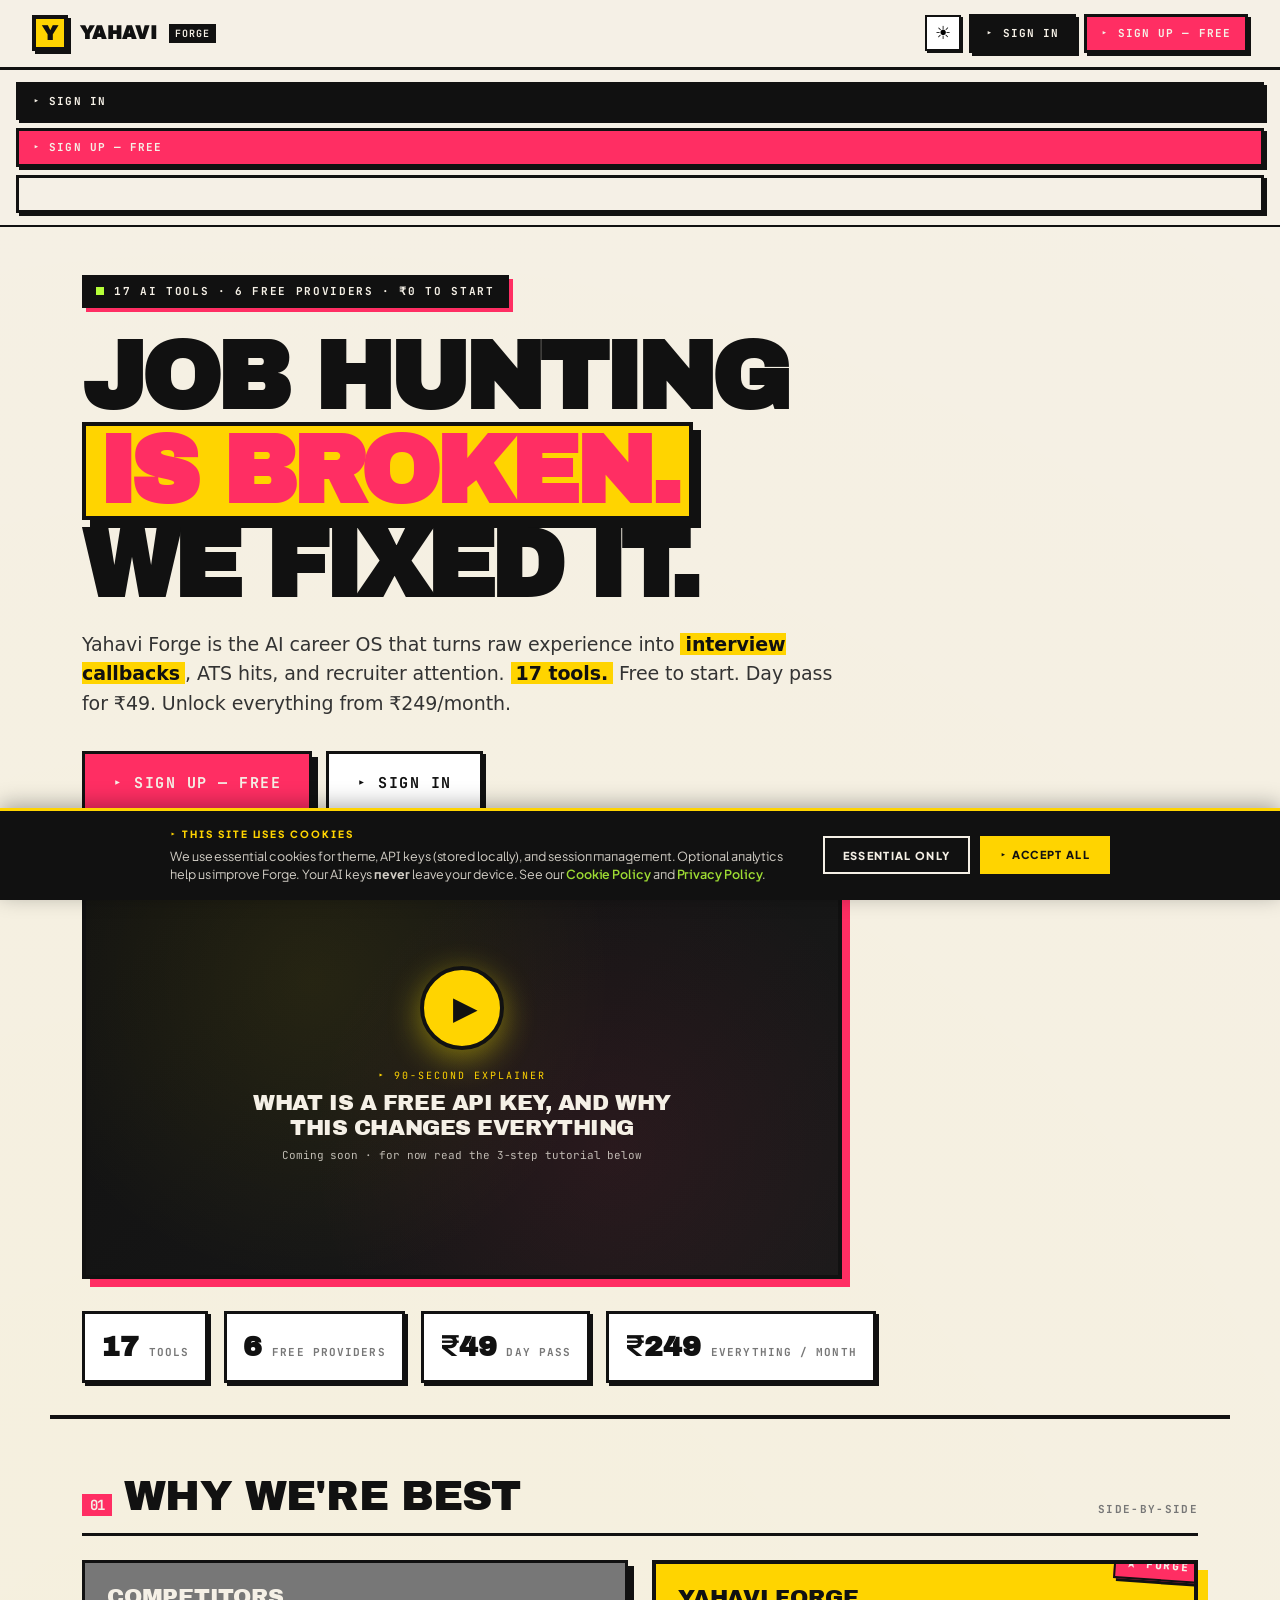
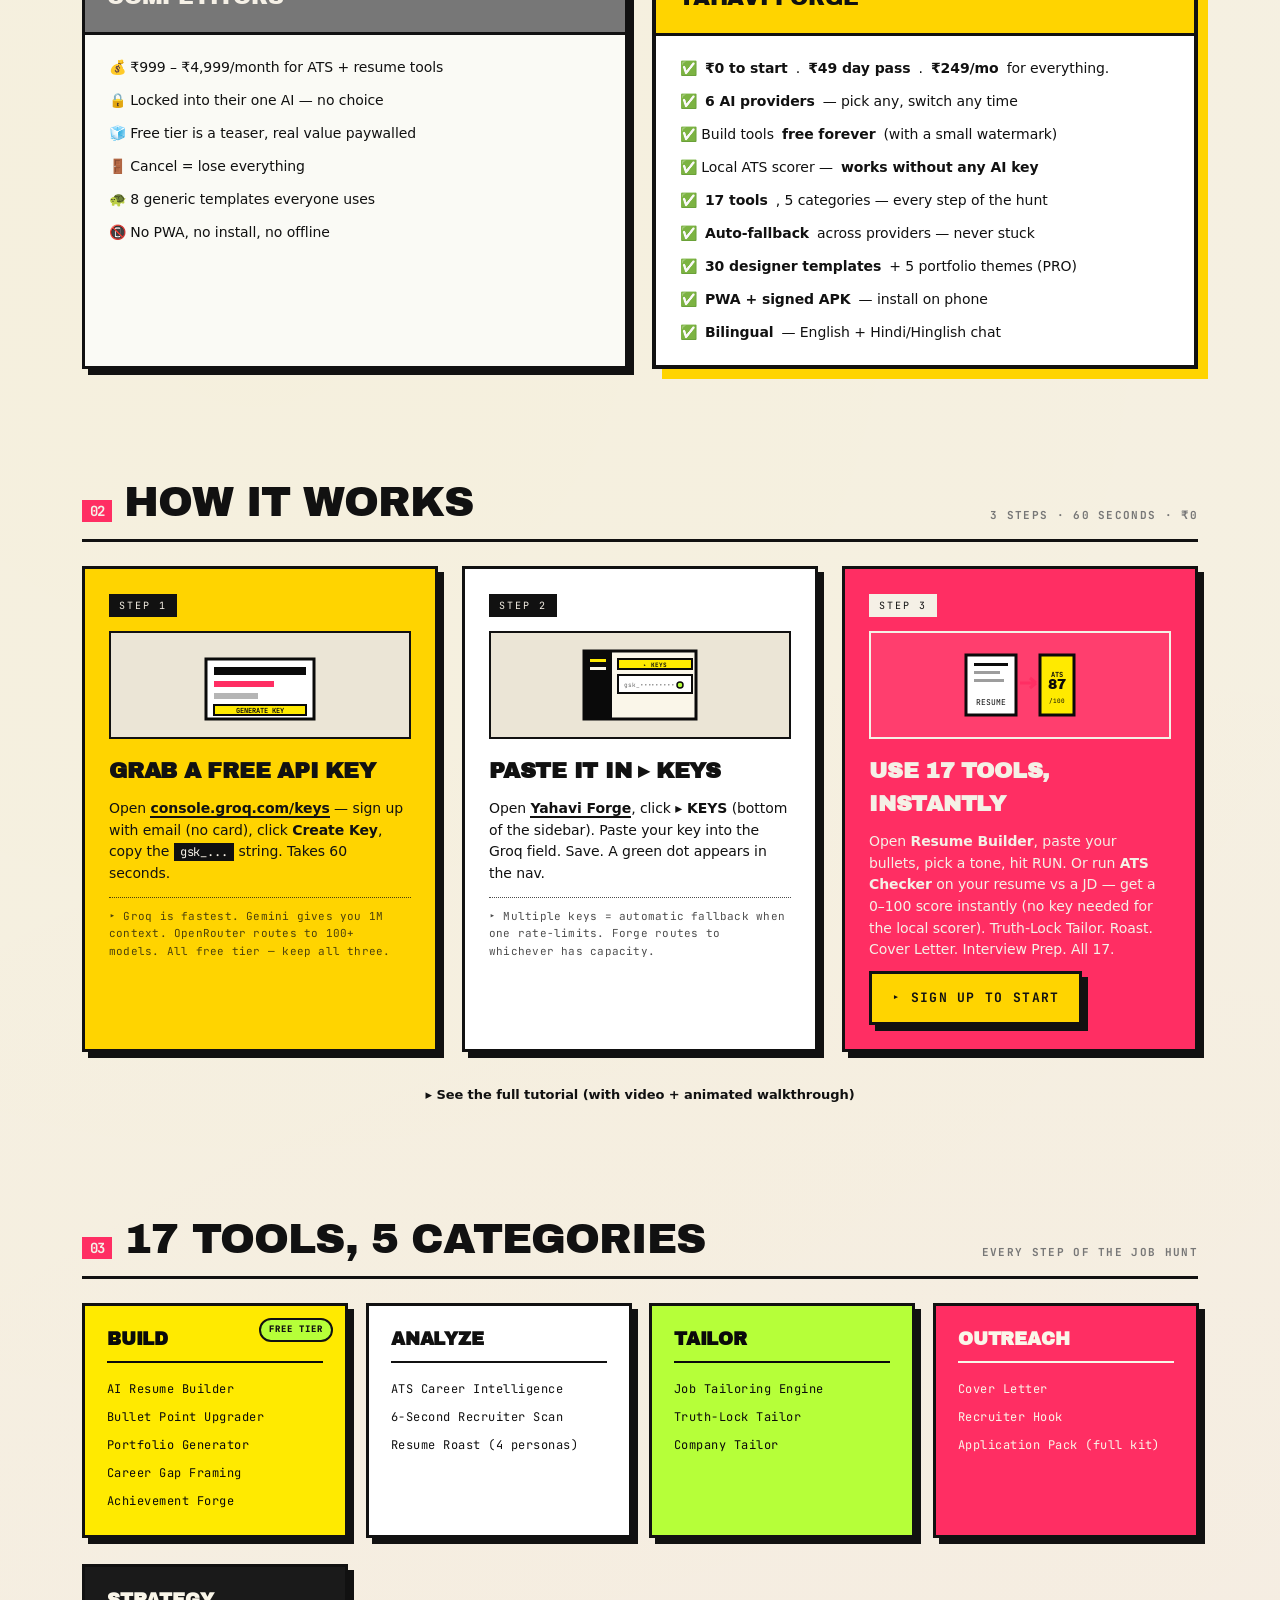
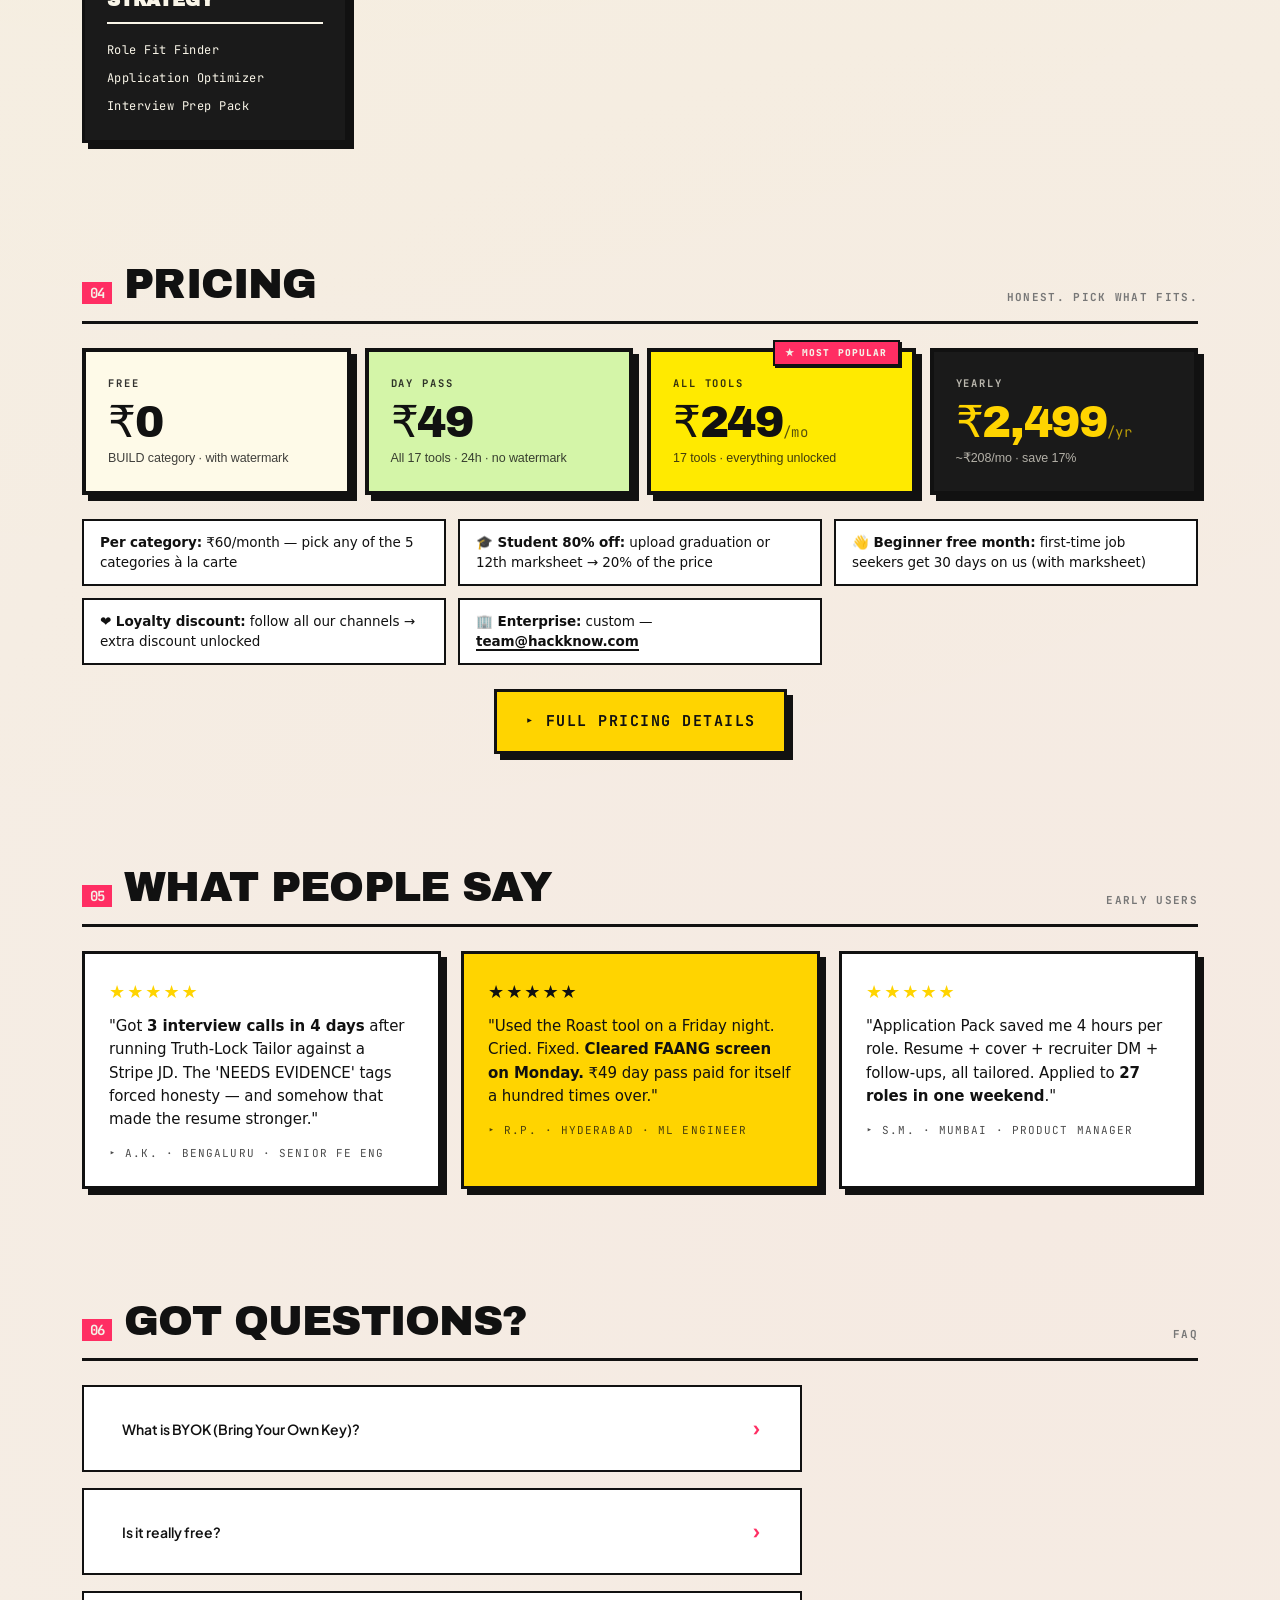
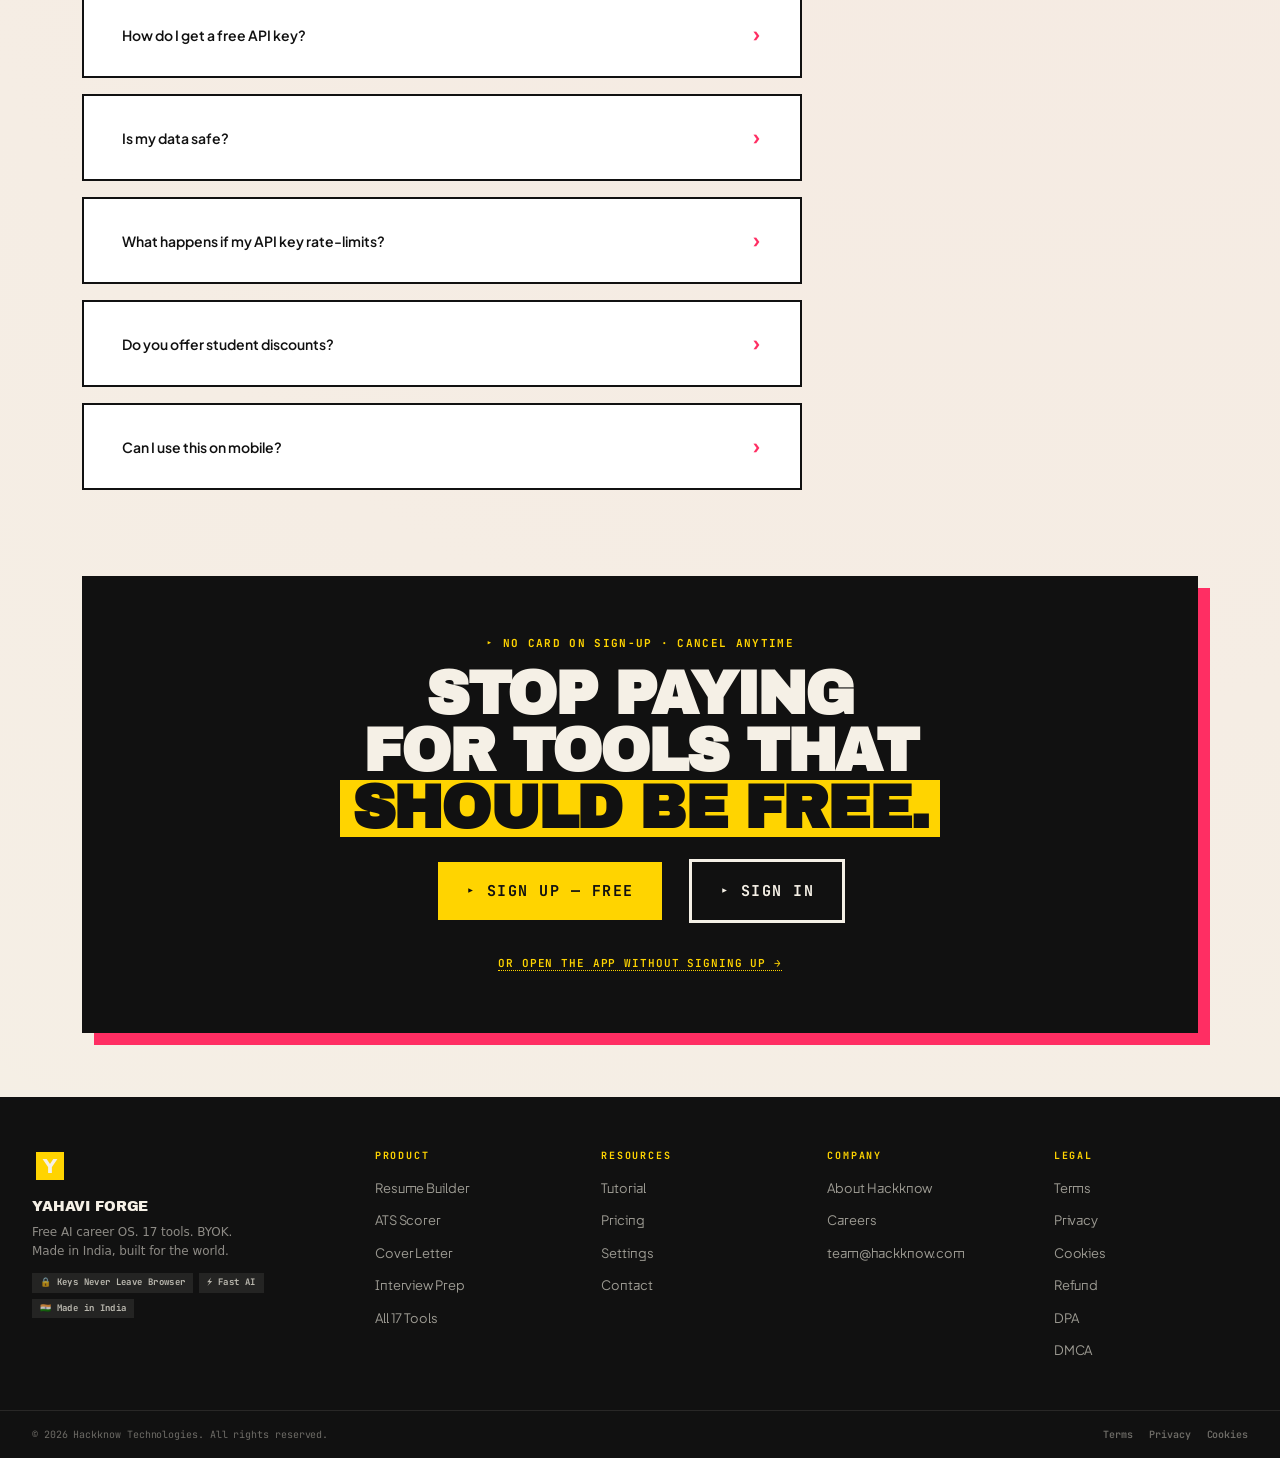
==== commit 798074c1: "feat: FAQ section, full footer with legal links, mobile hamburger nav, star ratings on testimonials," ====
--- a/index.html
+++ b/index.html
@@ -33,12 +33,22 @@
     <span>YAHAVI</span>
     <span class="brand-sub">FORGE</span>
   </a>
-  <div class="nav-status">
+  <div class="nav-status" id="nav-desktop-links">
     <button id="theme-toggle" class="theme-toggle" type="button" aria-label="Switch theme">☀</button>
     <a class="btn-settings" href="/login" style="background:var(--ink);">▸ SIGN IN</a>
     <a class="btn-settings" href="/login?mode=signup" style="background:var(--pink);color:var(--paper);">▸ SIGN UP — FREE</a>
   </div>
+  <!-- Mobile hamburger -->
+  <button class="nav-hamburger" id="nav-hamburger" type="button" aria-label="Open menu" aria-expanded="false">
+    <span></span><span></span><span></span>
+  </button>
 </nav>
+<!-- Mobile menu drawer -->
+<div class="nav-mobile-drawer" id="nav-mobile-drawer" hidden>
+  <a class="btn-settings" href="/login" style="width:100%;justify-content:center;background:var(--ink);">▸ SIGN IN</a>
+  <a class="btn-settings" href="/login?mode=signup" style="width:100%;justify-content:center;background:var(--pink);color:var(--paper);">▸ SIGN UP — FREE</a>
+  <a class="btn-settings" href="/app" style="width:100%;justify-content:center;background:transparent;border-color:var(--ink);">▸ OPEN APP (GUEST)</a>
+</div>
 
 <!-- =========== HERO =========== -->
 <section class="land-hero">
@@ -274,16 +284,78 @@
   </div>
   <div class="testi-grid">
     <div class="testi-card panel reveal stagger-1">
+      <div class="testi-stars">★★★★★</div>
       <p>"Got <strong>3 interview calls in 4 days</strong> after running Truth-Lock Tailor against a Stripe JD. The 'NEEDS EVIDENCE' tags forced honesty — and somehow that made the resume stronger."</p>
       <div class="testi-name">▸ A.K. · Bengaluru · Senior FE Eng</div>
     </div>
     <div class="testi-card panel-yellow reveal stagger-2">
+      <div class="testi-stars">★★★★★</div>
       <p>"Used the Roast tool on a Friday night. Cried. Fixed. <strong>Cleared FAANG screen on Monday.</strong> ₹49 day pass paid for itself a hundred times over."</p>
-      <div class="testi-name">▸ R.P. · Hyderabad · ML</div>
+      <div class="testi-name">▸ R.P. · Hyderabad · ML Engineer</div>
     </div>
     <div class="testi-card panel reveal stagger-3">
+      <div class="testi-stars">★★★★★</div>
       <p>"Application Pack saved me 4 hours per role. Resume + cover + recruiter DM + follow-ups, all tailored. Applied to <strong>27 roles in one weekend</strong>."</p>
-      <div class="testi-name">▸ S.M. · Mumbai · PM</div>
+      <div class="testi-name">▸ S.M. · Mumbai · Product Manager</div>
+    </div>
+  </div>
+</section>
+
+<!-- =========== FAQ =========== -->
+<section class="land-section">
+  <div class="section-head reveal">
+    <div class="section-title"><span class="num">06</span>Got questions?</div>
+    <div class="section-meta">FAQ</div>
+  </div>
+  <div class="faq-list" id="faq-list">
+    <div class="faq-item reveal">
+      <button class="faq-q" type="button" aria-expanded="false">
+        What is BYOK (Bring Your Own Key)?
+        <span class="faq-chevron">›</span>
+      </button>
+      <div class="faq-a">BYOK means you use your own free API keys from AI providers like Groq, Google Gemini, or OpenRouter. Your keys stay in your browser — we never see them. This keeps costs low and gives you full control.</div>
+    </div>
+    <div class="faq-item reveal">
+      <button class="faq-q" type="button" aria-expanded="false">
+        Is it really free?
+        <span class="faq-chevron">›</span>
+      </button>
+      <div class="faq-a">Yes. The BUILD category (5 tools) + ATS Scorer are free forever with a small watermark on exports. Paid plans (₹49/day, ₹249/month, ₹2,499/year) unlock all 17 tools and remove watermarks.</div>
+    </div>
+    <div class="faq-item reveal">
+      <button class="faq-q" type="button" aria-expanded="false">
+        How do I get a free API key?
+        <span class="faq-chevron">›</span>
+      </button>
+      <div class="faq-a">Go to <a href="https://console.groq.com/keys" target="_blank" rel="noopener noreferrer">console.groq.com/keys</a> and sign up with email — no credit card needed. Takes 60 seconds. Groq gives you 6,000 requests/minute free. You can also add Google Gemini and OpenRouter (both free).</div>
+    </div>
+    <div class="faq-item reveal">
+      <button class="faq-q" type="button" aria-expanded="false">
+        Is my data safe?
+        <span class="faq-chevron">›</span>
+      </button>
+      <div class="faq-a">Your resume text and API keys never touch our servers — they go directly from your browser to the AI provider. We only hold minimal account data if you sign in (email, name), stored in Supabase with row-level security.</div>
+    </div>
+    <div class="faq-item reveal">
+      <button class="faq-q" type="button" aria-expanded="false">
+        What happens if my API key rate-limits?
+        <span class="faq-chevron">›</span>
+      </button>
+      <div class="faq-a">Forge automatically falls back to the next available provider: Groq → Gemini → OpenRouter → Together → Mistral → Cohere. Add multiple keys to get seamless, uninterrupted access.</div>
+    </div>
+    <div class="faq-item reveal">
+      <button class="faq-q" type="button" aria-expanded="false">
+        Do you offer student discounts?
+        <span class="faq-chevron">›</span>
+      </button>
+      <div class="faq-a">Yes — 80% off any paid plan. Email <a href="mailto:team@hackknow.com?subject=Student Discount Claim">team@hackknow.com</a> with subject "Student Discount Claim" and attach your graduation certificate or 12th marksheet.</div>
+    </div>
+    <div class="faq-item reveal">
+      <button class="faq-q" type="button" aria-expanded="false">
+        Can I use this on mobile?
+        <span class="faq-chevron">›</span>
+      </button>
+      <div class="faq-a">Yes. Yahavi Forge is fully responsive and works on all mobile browsers. Install it as a PWA from your browser menu for an app-like experience with offline support.</div>
     </div>
   </div>
 </section>
@@ -306,8 +378,68 @@
   </div>
 </section>
 
-<!-- =========== FOOTER (injected by forge-ui.js) =========== -->
-<div id="site-footer"></div>
+<!-- =========== FOOTER =========== -->
+<footer class="land-footer">
+  <div class="land-footer-inner">
+    <div class="land-footer-brand">
+      <div class="brand-mark" style="margin-bottom:12px;">Y</div>
+      <div style="font-family:var(--font-display);font-size:14px;text-transform:uppercase;letter-spacing:-.01em;margin-bottom:6px;">YAHAVI FORGE</div>
+      <p style="font-size:12px;opacity:.55;line-height:1.6;max-width:220px;margin-bottom:12px;">Free AI career OS. 17 tools. BYOK. Made in India, built for the world.</p>
+      <div style="display:flex;gap:6px;flex-wrap:wrap;">
+        <span class="land-footer-badge">🔒 Keys Never Leave Browser</span>
+        <span class="land-footer-badge">⚡ Fast AI</span>
+        <span class="land-footer-badge">🇮🇳 Made in India</span>
+      </div>
+    </div>
+    <div class="land-footer-col">
+      <div class="land-footer-col-h">Product</div>
+      <ul>
+        <li><a href="/app#/builder">Resume Builder</a></li>
+        <li><a href="/app#/ats">ATS Scorer</a></li>
+        <li><a href="/app#/cover-letter">Cover Letter</a></li>
+        <li><a href="/app#/prep">Interview Prep</a></li>
+        <li><a href="/app">All 17 Tools</a></li>
+      </ul>
+    </div>
+    <div class="land-footer-col">
+      <div class="land-footer-col-h">Resources</div>
+      <ul>
+        <li><a href="/tutorial">Tutorial</a></li>
+        <li><a href="/pricing">Pricing</a></li>
+        <li><a href="/settings">Settings</a></li>
+        <li><a href="mailto:team@hackknow.com">Contact</a></li>
+      </ul>
+    </div>
+    <div class="land-footer-col">
+      <div class="land-footer-col-h">Company</div>
+      <ul>
+        <li><a href="https://hackknow.com" target="_blank" rel="noopener noreferrer">About Hackknow</a></li>
+        <li><a href="https://hackknow.com" target="_blank" rel="noopener noreferrer">Careers</a></li>
+        <li><a href="mailto:team@hackknow.com">team@hackknow.com</a></li>
+      </ul>
+    </div>
+    <div class="land-footer-col">
+      <div class="land-footer-col-h">Legal</div>
+      <ul>
+        <li><a href="/terms">Terms</a></li>
+        <li><a href="/privacy">Privacy</a></li>
+        <li><a href="/cookies">Cookies</a></li>
+        <li><a href="/refund">Refund</a></li>
+        <li><a href="/dpa">DPA</a></li>
+        <li><a href="/dmca">DMCA</a></li>
+      </ul>
+    </div>
+  </div>
+  <div class="land-footer-bottom">
+    <span>© 2026 Hackknow Technologies. All rights reserved.</span>
+    <div style="display:flex;gap:16px;">
+      <a href="/terms">Terms</a>
+      <a href="/privacy">Privacy</a>
+      <a href="/cookies">Cookies</a>
+    </div>
+  </div>
+</footer>
+<div id="site-footer" style="display:none;"></div>
 
 <!-- =========== ASK YAHAVI floating button =========== -->
 <button id="ask-yahavi-btn" class="ask-yahavi-btn" aria-label="Ask Yahavi AI">
@@ -330,5 +462,27 @@
 <script src="js/scroll-anim.js"></script>
 <script src="js/chatbot.js"></script>
 <script src="js/cookie-consent.js"></script>
+<script>
+/* FAQ accordion */
+document.querySelectorAll('.faq-q').forEach(function(btn) {
+  btn.addEventListener('click', function() {
+    var item = btn.parentElement;
+    var isOpen = item.classList.contains('open');
+    document.querySelectorAll('.faq-item').forEach(function(i) { i.classList.remove('open'); i.querySelector('.faq-q').setAttribute('aria-expanded','false'); });
+    if (!isOpen) { item.classList.add('open'); btn.setAttribute('aria-expanded','true'); }
+  });
+});
+/* Mobile hamburger */
+var hamburger = document.getElementById('nav-hamburger');
+var drawer = document.getElementById('nav-mobile-drawer');
+if (hamburger && drawer) {
+  hamburger.addEventListener('click', function() {
+    var open = !drawer.hidden;
+    drawer.hidden = open;
+    hamburger.setAttribute('aria-expanded', !open);
+    hamburger.classList.toggle('open', !open);
+  });
+}
+</script>
 </body>
 </html>
--- a/styles.css
+++ b/styles.css
@@ -0,0 +1,1496 @@
+/* ============================================
+   YAHAVI FORGE — BRUTALIST DESIGN SYSTEM
+   By Hackknow · "Free intelligence, infinite capability."
+   ============================================ */
+
+:root {
+  /* === COLOR SYSTEM === */
+  --paper: #faf6e9;
+  --paper-warm: #f0e9d6;
+  --paper-dark: #1a1812;
+  --ink: #0a0a0a;
+  --ink-soft: #2a2a2a;
+  --ink-faint: #6b6b6b;
+  --rule: #0a0a0a;
+
+  --yellow: #ffea00;
+  --yellow-bright: #fff200;
+  --pink: #ff2e63;
+  --lime: #b6ff39;
+  --blue: #2d4cff;
+  --orange: #ff6b1a;
+
+  --card: #ffffff;
+  --card-warm: #fcfbf7;
+
+  /* === SHADOWS === */
+  --shadow-sm: 3px 3px 0 var(--ink);
+  --shadow-md: 6px 6px 0 var(--ink);
+  --shadow-lg: 10px 10px 0 var(--ink);
+  --shadow-yellow: 6px 6px 0 var(--yellow);
+  --shadow-pink: 6px 6px 0 var(--pink);
+  --shadow-lime: 6px 6px 0 var(--lime);
+
+  /* === BORDERS === */
+  --border-thin: 2px solid var(--ink);
+  --border: 3px solid var(--ink);
+  --border-thick: 4px solid var(--ink);
+
+  /* === FONTS === */
+  --font-display: 'Archivo Black', 'Plus Jakarta Sans', sans-serif;
+  --font-body: 'Plus Jakarta Sans', 'Inter', system-ui, sans-serif;
+  --font-mono: 'JetBrains Mono', 'Courier New', monospace;
+
+  /* === SPACING === */
+  --space-xs: 4px;
+  --space-sm: 8px;
+  --space-md: 16px;
+  --space-lg: 24px;
+  --space-xl: 40px;
+  --space-2xl: 64px;
+}
+
+* { box-sizing: border-box; margin: 0; padding: 0; }
+
+html, body {
+  background: var(--paper);
+  color: var(--ink);
+  font-family: var(--font-body);
+  font-size: 15px;
+  line-height: 1.5;
+  -webkit-font-smoothing: antialiased;
+  text-rendering: optimizeLegibility;
+}
+
+/* === Paper texture === */
+body {
+  background-image:
+    radial-gradient(circle at 20% 30%, rgba(255, 234, 0, 0.04) 0%, transparent 50%),
+    radial-gradient(circle at 80% 70%, rgba(255, 46, 99, 0.03) 0%, transparent 50%);
+  min-height: 100vh;
+}
+
+/* === Selection === */
+::selection {
+  background: var(--yellow);
+  color: var(--ink);
+}
+
+a {
+  color: var(--ink);
+  text-decoration: none;
+  border-bottom: 2px solid var(--ink);
+  font-weight: 600;
+  transition: background 0.15s;
+}
+
+a:hover {
+  background: var(--yellow);
+}
+
+/* ============================================
+   NAVIGATION
+   ============================================ */
+
+.nav-bar {
+  position: sticky;
+  top: 0;
+  z-index: 100;
+  background: var(--paper);
+  border-bottom: var(--border);
+  padding: 14px 32px;
+  display: flex;
+  justify-content: space-between;
+  align-items: center;
+  gap: 24px;
+}
+
+.brand {
+  display: flex;
+  align-items: center;
+  gap: 12px;
+  font-family: var(--font-display);
+  font-size: 18px;
+  text-transform: uppercase;
+  letter-spacing: 0.02em;
+}
+
+.brand-mark {
+  width: 36px;
+  height: 36px;
+  background: var(--yellow);
+  border: var(--border-thick);
+  display: flex;
+  align-items: center;
+  justify-content: center;
+  font-size: 20px;
+  font-weight: 900;
+  box-shadow: 3px 3px 0 var(--ink);
+}
+
+.brand-sub {
+  font-family: var(--font-mono);
+  font-size: 10px;
+  background: var(--ink);
+  color: var(--paper);
+  padding: 2px 6px;
+  letter-spacing: 0.1em;
+}
+
+.nav-tabs {
+  display: flex;
+  gap: 0;
+  flex: 1;
+  justify-content: center;
+  flex-wrap: wrap;
+}
+
+.nav-tab {
+  font-family: var(--font-mono);
+  font-size: 11.5px;
+  text-transform: uppercase;
+  letter-spacing: 0.1em;
+  background: transparent;
+  border: 2px solid transparent;
+  padding: 8px 14px;
+  cursor: pointer;
+  color: var(--ink);
+  font-weight: 700;
+  transition: all 0.1s;
+}
+
+.nav-tab:hover {
+  background: var(--yellow);
+  border-color: var(--ink);
+}
+
+.nav-tab.active {
+  background: var(--ink);
+  color: var(--paper);
+  border-color: var(--ink);
+}
+
+.nav-status {
+  display: flex;
+  gap: 8px;
+  align-items: center;
+}
+
+.status-pill {
+  font-family: var(--font-mono);
+  font-size: 10px;
+  font-weight: 700;
+  letter-spacing: 0.08em;
+  padding: 6px 10px;
+  border: var(--border-thin);
+  background: var(--card);
+  text-transform: uppercase;
+  display: flex;
+  align-items: center;
+  gap: 6px;
+}
+
+.status-pill .dot {
+  width: 8px;
+  height: 8px;
+  background: var(--ink-faint);
+  display: inline-block;
+}
+
+.status-pill.connected .dot {
+  background: var(--lime);
+  box-shadow: 0 0 0 2px var(--ink);
+}
+
+.status-pill.error .dot { background: var(--pink); }
+
+.btn-settings {
+  background: var(--pink);
+  color: var(--paper);
+  border: var(--border);
+  padding: 8px 14px;
+  font-family: var(--font-mono);
+  font-size: 11px;
+  font-weight: 700;
+  text-transform: uppercase;
+  letter-spacing: 0.1em;
+  cursor: pointer;
+  box-shadow: var(--shadow-sm);
+  transition: all 0.1s;
+}
+
+.btn-settings:hover {
+  background: var(--ink);
+  transform: translate(2px, 2px);
+  box-shadow: 1px 1px 0 var(--ink);
+}
+
+/* ============================================
+   LAYOUT
+   ============================================ */
+
+.container {
+  max-width: 1280px;
+  margin: 0 auto;
+  padding: 32px;
+}
+
+.page {
+  display: none;
+  animation: pageIn 0.25s ease;
+}
+
+.page.active { display: block; }
+
+@keyframes pageIn {
+  from { opacity: 0; transform: translateY(8px); }
+  to { opacity: 1; transform: translateY(0); }
+}
+
+/* ============================================
+   HERO
+   ============================================ */
+
+.hero {
+  padding: 48px 0 32px;
+  border-bottom: var(--border);
+  margin-bottom: 48px;
+}
+
+.hero-eyebrow {
+  display: inline-flex;
+  align-items: center;
+  gap: 10px;
+  background: var(--ink);
+  color: var(--paper);
+  padding: 6px 12px;
+  font-family: var(--font-mono);
+  font-size: 11px;
+  font-weight: 700;
+  text-transform: uppercase;
+  letter-spacing: 0.15em;
+  margin-bottom: 24px;
+  box-shadow: 3px 3px 0 var(--yellow);
+}
+
+.hero-eyebrow .blink {
+  width: 8px;
+  height: 8px;
+  background: var(--lime);
+  animation: blink 1.2s ease-in-out infinite;
+}
+
+@keyframes blink {
+  0%, 100% { opacity: 1; }
+  50% { opacity: 0.3; }
+}
+
+.hero-title {
+  font-family: var(--font-display);
+  font-size: clamp(48px, 8vw, 96px);
+  line-height: 0.9;
+  letter-spacing: -0.04em;
+  text-transform: uppercase;
+  margin-bottom: 16px;
+}
+
+.hero-title .accent {
+  color: var(--pink);
+  background: var(--yellow);
+  padding: 0 8px;
+  display: inline-block;
+  transform: rotate(-1.5deg);
+  border: var(--border-thick);
+  box-shadow: 6px 6px 0 var(--ink);
+}
+
+.hero-sub {
+  font-family: var(--font-body);
+  font-size: clamp(18px, 2.2vw, 24px);
+  line-height: 1.35;
+  font-weight: 500;
+  max-width: 720px;
+  margin-bottom: 32px;
+  color: var(--ink-soft);
+}
+
+.hero-sub strong { background: var(--yellow); padding: 0 4px; }
+
+.hero-meta {
+  display: flex;
+  gap: 16px;
+  flex-wrap: wrap;
+  align-items: center;
+}
+
+.hero-stat {
+  background: var(--card);
+  border: var(--border);
+  padding: 12px 16px;
+  box-shadow: var(--shadow-sm);
+  display: flex;
+  align-items: baseline;
+  gap: 10px;
+}
+
+.hero-stat strong {
+  font-family: var(--font-display);
+  font-size: 24px;
+  color: var(--ink);
+}
+
+.hero-stat span {
+  font-family: var(--font-mono);
+  font-size: 11px;
+  text-transform: uppercase;
+  letter-spacing: 0.1em;
+  color: var(--ink-faint);
+  font-weight: 700;
+}
+
+/* ============================================
+   SECTION HEADERS
+   ============================================ */
+
+.section-head {
+  display: flex;
+  justify-content: space-between;
+  align-items: flex-end;
+  margin-bottom: 24px;
+  padding-bottom: 16px;
+  border-bottom: 3px solid var(--ink);
+  flex-wrap: wrap;
+  gap: 16px;
+}
+
+.section-title {
+  font-family: var(--font-display);
+  font-size: clamp(28px, 4vw, 42px);
+  text-transform: uppercase;
+  letter-spacing: -0.02em;
+  line-height: 1;
+  display: flex;
+  align-items: baseline;
+  gap: 12px;
+}
+
+.section-title .num {
+  font-family: var(--font-mono);
+  font-size: 14px;
+  font-weight: 700;
+  background: var(--pink);
+  color: var(--paper);
+  padding: 4px 8px;
+}
+
+.section-meta {
+  font-family: var(--font-mono);
+  font-size: 11px;
+  text-transform: uppercase;
+  letter-spacing: 0.12em;
+  color: var(--ink-faint);
+  font-weight: 700;
+}
+
+/* ============================================
+   FEATURE GRID
+   ============================================ */
+
+.feature-grid {
+  display: grid;
+  grid-template-columns: repeat(auto-fit, minmax(280px, 1fr));
+  gap: 20px;
+  margin-bottom: 48px;
+}
+
+.feature-card {
+  background: var(--card);
+  border: var(--border);
+  padding: 24px;
+  box-shadow: var(--shadow-md);
+  position: relative;
+  transition: transform 0.15s, box-shadow 0.15s;
+  cursor: pointer;
+}
+
+.feature-card:hover {
+  transform: translate(-3px, -3px);
+  box-shadow: 9px 9px 0 var(--ink);
+}
+
+.feature-card.yellow { background: var(--yellow); }
+.feature-card.pink { background: var(--pink); color: var(--paper); }
+.feature-card.lime { background: var(--lime); }
+.feature-card.dark { background: var(--ink); color: var(--paper); }
+.feature-card.pink .feature-title,
+.feature-card.dark .feature-title { color: var(--paper); }
+
+.feature-num {
+  font-family: var(--font-mono);
+  font-size: 11px;
+  font-weight: 700;
+  letter-spacing: 0.1em;
+  margin-bottom: 12px;
+  opacity: 0.7;
+}
+
+.feature-title {
+  font-family: var(--font-display);
+  font-size: 22px;
+  text-transform: uppercase;
+  letter-spacing: -0.01em;
+  line-height: 1.05;
+  margin-bottom: 10px;
+}
+
+.feature-desc {
+  font-size: 14px;
+  line-height: 1.5;
+  margin-bottom: 14px;
+}
+
+.feature-cta {
+  display: inline-block;
+  font-family: var(--font-mono);
+  font-size: 11px;
+  font-weight: 700;
+  text-transform: uppercase;
+  letter-spacing: 0.1em;
+  padding: 6px 10px;
+  background: var(--ink);
+  color: var(--paper);
+  border: 2px solid var(--ink);
+}
+
+.feature-card.dark .feature-cta {
+  background: var(--yellow);
+  color: var(--ink);
+  border-color: var(--yellow);
+}
+
+/* ============================================
+   MODULE LAYOUT (TWO-COLUMN)
+   ============================================ */
+
+.module-grid {
+  display: grid;
+  grid-template-columns: 1fr 1fr;
+  gap: 24px;
+  margin-bottom: 32px;
+}
+
+@media (max-width: 880px) {
+  .module-grid { grid-template-columns: 1fr; }
+}
+
+.panel {
+  background: var(--card);
+  border: var(--border);
+  box-shadow: var(--shadow-md);
+  padding: 24px;
+}
+
+.panel.dark { background: var(--ink); color: var(--paper); }
+.panel.yellow { background: var(--yellow); }
+.panel.pink { background: var(--pink); color: var(--paper); }
+
+.panel-label {
+  font-family: var(--font-mono);
+  font-size: 11px;
+  font-weight: 700;
+  text-transform: uppercase;
+  letter-spacing: 0.12em;
+  margin-bottom: 16px;
+  padding-bottom: 8px;
+  border-bottom: 2px solid currentColor;
+  display: flex;
+  justify-content: space-between;
+  align-items: center;
+}
+
+.panel-label .badge {
+  font-family: var(--font-mono);
+  background: var(--ink);
+  color: var(--paper);
+  padding: 2px 6px;
+  font-size: 10px;
+}
+
+.panel.dark .panel-label .badge {
+  background: var(--yellow);
+  color: var(--ink);
+}
+
+/* ============================================
+   FORMS
+   ============================================ */
+
+.form-group {
+  margin-bottom: 18px;
+}
+
+.form-label {
+  display: block;
+  font-family: var(--font-mono);
+  font-size: 11px;
+  font-weight: 700;
+  text-transform: uppercase;
+  letter-spacing: 0.1em;
+  margin-bottom: 6px;
+  color: var(--ink);
+}
+
+.panel.dark .form-label { color: var(--paper); }
+
+input[type="text"],
+input[type="password"],
+input[type="url"],
+textarea,
+select {
+  width: 100%;
+  background: var(--paper);
+  border: var(--border);
+  padding: 12px 14px;
+  font-family: var(--font-body);
+  font-size: 14px;
+  color: var(--ink);
+  outline: none;
+  transition: box-shadow 0.1s, transform 0.1s;
+}
+
+textarea {
+  font-family: var(--font-mono);
+  font-size: 13px;
+  resize: vertical;
+  min-height: 100px;
+  line-height: 1.55;
+}
+
+input:focus,
+textarea:focus,
+select:focus {
+  background: var(--yellow);
+  box-shadow: var(--shadow-sm);
+  transform: translate(-1px, -1px);
+}
+
+select {
+  font-family: var(--font-mono);
+  font-weight: 700;
+  text-transform: uppercase;
+  font-size: 12px;
+  letter-spacing: 0.08em;
+  cursor: pointer;
+}
+
+.input-hint {
+  font-family: var(--font-mono);
+  font-size: 10.5px;
+  color: var(--ink-faint);
+  margin-top: 4px;
+  letter-spacing: 0.04em;
+}
+
+/* === Mode Selector (chip-style) === */
+.mode-chips {
+  display: flex;
+  flex-wrap: wrap;
+  gap: 6px;
+  margin-bottom: 16px;
+}
+
+.mode-chip {
+  font-family: var(--font-mono);
+  font-size: 11px;
+  font-weight: 700;
+  text-transform: uppercase;
+  letter-spacing: 0.05em;
+  padding: 6px 10px;
+  background: var(--card);
+  border: var(--border-thin);
+  cursor: pointer;
+  transition: all 0.1s;
+}
+
+.mode-chip:hover { background: var(--yellow); }
+
+.mode-chip.active {
+  background: var(--ink);
+  color: var(--paper);
+}
+
+/* ============================================
+   BUTTONS
+   ============================================ */
+
+.btn {
+  font-family: var(--font-mono);
+  font-size: 13px;
+  font-weight: 700;
+  text-transform: uppercase;
+  letter-spacing: 0.1em;
+  padding: 14px 20px;
+  background: var(--ink);
+  color: var(--paper);
+  border: var(--border);
+  cursor: pointer;
+  box-shadow: var(--shadow-md);
+  transition: transform 0.1s, box-shadow 0.1s;
+  display: inline-flex;
+  align-items: center;
+  gap: 8px;
+}
+
+.btn:hover {
+  transform: translate(3px, 3px);
+  box-shadow: 3px 3px 0 var(--ink);
+}
+
+.btn:active {
+  transform: translate(6px, 6px);
+  box-shadow: 0 0 0 var(--ink);
+}
+
+.btn.btn-primary { background: var(--yellow); color: var(--ink); }
+.btn.btn-pink { background: var(--pink); color: var(--paper); }
+.btn.btn-lime { background: var(--lime); color: var(--ink); }
+.btn.btn-ghost {
+  background: var(--card);
+  color: var(--ink);
+  box-shadow: var(--shadow-sm);
+}
+
+.btn:disabled {
+  background: var(--ink-faint);
+  color: var(--paper-warm);
+  cursor: not-allowed;
+  transform: none !important;
+  box-shadow: var(--shadow-sm) !important;
+  opacity: 0.6;
+}
+
+.btn-row {
+  display: flex;
+  gap: 10px;
+  flex-wrap: wrap;
+  margin-top: 8px;
+}
+
+/* ============================================
+   OUTPUT PANEL
+   ============================================ */
+
+.output-area {
+  min-height: 240px;
+  background: var(--paper-warm);
+  border: 2px dashed var(--ink);
+  padding: 18px;
+  font-family: var(--font-mono);
+  font-size: 13px;
+  line-height: 1.65;
+  white-space: pre-wrap;
+  word-break: break-word;
+  position: relative;
+  overflow-y: auto;
+  max-height: 720px;
+}
+
+.output-area.has-content {
+  background: var(--card);
+  border: var(--border);
+  border-style: solid;
+}
+
+.output-empty {
+  color: var(--ink-faint);
+  font-family: var(--font-mono);
+  font-size: 12px;
+  text-align: center;
+  padding: 40px 16px;
+  text-transform: uppercase;
+  letter-spacing: 0.1em;
+}
+
+.output-area h1, .output-area h2, .output-area h3 {
+  font-family: var(--font-display);
+  text-transform: uppercase;
+  margin: 14px 0 8px;
+  letter-spacing: -0.01em;
+}
+
+.output-area h1 { font-size: 22px; }
+.output-area h2 { font-size: 18px; }
+.output-area h3 { font-size: 15px; }
+
+.output-area p { margin-bottom: 10px; font-family: var(--font-body); font-size: 14px; }
+.output-area ul, .output-area ol { margin-left: 22px; margin-bottom: 12px; }
+.output-area li { font-family: var(--font-body); font-size: 14px; margin-bottom: 4px; }
+.output-area strong { background: var(--yellow); padding: 0 3px; font-weight: 800; }
+.output-area code {
+  font-family: var(--font-mono);
+  font-size: 12px;
+  background: var(--ink);
+  color: var(--paper);
+  padding: 1px 5px;
+}
+
+.output-area hr {
+  border: none;
+  border-top: 2px solid var(--ink);
+  margin: 16px 0;
+}
+
+/* === ATS Score Block === */
+.score-block {
+  display: flex;
+  align-items: center;
+  gap: 20px;
+  margin-bottom: 20px;
+  padding: 16px;
+  background: var(--ink);
+  color: var(--paper);
+  border: var(--border);
+}
+
+.score-num {
+  font-family: var(--font-display);
+  font-size: 72px;
+  line-height: 0.9;
+  letter-spacing: -0.04em;
+  color: var(--yellow);
+}
+
+.score-meta {
+  flex: 1;
+}
+
+.score-label {
+  font-family: var(--font-mono);
+  font-size: 11px;
+  text-transform: uppercase;
+  letter-spacing: 0.15em;
+  margin-bottom: 4px;
+  color: var(--paper);
+  opacity: 0.7;
+}
+
+.score-grade {
+  font-family: var(--font-display);
+  font-size: 28px;
+  text-transform: uppercase;
+  letter-spacing: -0.01em;
+}
+
+/* === Loading State === */
+.loading {
+  display: inline-flex;
+  align-items: center;
+  gap: 8px;
+}
+
+.loading-dots {
+  display: inline-flex;
+  gap: 4px;
+}
+
+.loading-dots span {
+  width: 8px;
+  height: 8px;
+  background: var(--yellow);
+  animation: loadDot 1.4s ease-in-out infinite;
+}
+
+.loading-dots span:nth-child(2) { animation-delay: 0.2s; }
+.loading-dots span:nth-child(3) { animation-delay: 0.4s; }
+
+@keyframes loadDot {
+  0%, 80%, 100% { opacity: 0.2; transform: scale(0.8); }
+  40% { opacity: 1; transform: scale(1); }
+}
+
+.typing-cursor {
+  display: inline-block;
+  width: 10px;
+  height: 1.2em;
+  background: var(--ink);
+  animation: blink 1s steps(2) infinite;
+  vertical-align: text-bottom;
+  margin-left: 2px;
+}
+
+/* ============================================
+   SETTINGS DRAWER
+   ============================================ */
+
+.drawer-overlay {
+  position: fixed;
+  inset: 0;
+  background: rgba(10, 10, 10, 0.7);
+  z-index: 200;
+  display: none;
+}
+
+.drawer-overlay.open { display: block; }
+
+.drawer {
+  position: fixed;
+  top: 0;
+  right: 0;
+  height: 100vh;
+  width: min(520px, 100vw);
+  background: var(--paper);
+  border-left: var(--border-thick);
+  z-index: 201;
+  transform: translateX(100%);
+  transition: transform 0.25s ease;
+  overflow-y: auto;
+  padding: 28px 28px 80px;
+}
+
+.drawer.open { transform: translateX(0); }
+
+.drawer-head {
+  display: flex;
+  justify-content: space-between;
+  align-items: center;
+  margin-bottom: 24px;
+  padding-bottom: 16px;
+  border-bottom: var(--border);
+}
+
+.drawer-title {
+  font-family: var(--font-display);
+  font-size: 28px;
+  text-transform: uppercase;
+  letter-spacing: -0.02em;
+}
+
+.drawer-close {
+  font-family: var(--font-mono);
+  font-size: 18px;
+  width: 40px;
+  height: 40px;
+  background: var(--pink);
+  color: var(--paper);
+  border: var(--border);
+  cursor: pointer;
+  font-weight: 900;
+  box-shadow: var(--shadow-sm);
+}
+
+.drawer-close:hover {
+  transform: translate(2px, 2px);
+  box-shadow: 1px 1px 0 var(--ink);
+}
+
+.provider-card {
+  border: var(--border);
+  margin-bottom: 16px;
+  background: var(--card);
+  overflow: hidden;
+}
+
+.provider-head {
+  padding: 14px 16px;
+  background: var(--paper-warm);
+  border-bottom: var(--border-thin);
+  display: flex;
+  justify-content: space-between;
+  align-items: center;
+}
+
+.provider-name {
+  font-family: var(--font-display);
+  font-size: 16px;
+  text-transform: uppercase;
+  letter-spacing: -0.01em;
+}
+
+.provider-pill {
+  font-family: var(--font-mono);
+  font-size: 10px;
+  font-weight: 700;
+  letter-spacing: 0.1em;
+  padding: 3px 6px;
+  background: var(--lime);
+  border: 1.5px solid var(--ink);
+  text-transform: uppercase;
+}
+
+.provider-pill.empty {
+  background: var(--card);
+  color: var(--ink-faint);
+}
+
+.provider-body {
+  padding: 14px 16px;
+}
+
+.provider-link {
+  font-family: var(--font-mono);
+  font-size: 11px;
+  margin-top: 6px;
+  display: inline-block;
+  background: var(--yellow);
+  padding: 2px 6px;
+  border: none;
+}
+
+/* ============================================
+   FOOTER
+   ============================================ */
+
+.footer {
+  margin-top: 80px;
+  padding: 32px;
+  border-top: var(--border-thick);
+  background: var(--ink);
+  color: var(--paper);
+}
+
+.footer-inner {
+  max-width: 1280px;
+  margin: 0 auto;
+  display: flex;
+  justify-content: space-between;
+  align-items: center;
+  gap: 24px;
+  flex-wrap: wrap;
+}
+
+.footer-brand {
+  font-family: var(--font-display);
+  font-size: 20px;
+  text-transform: uppercase;
+}
+
+.footer-brand .accent { color: var(--yellow); }
+
+.footer-meta {
+  font-family: var(--font-mono);
+  font-size: 11px;
+  text-transform: uppercase;
+  letter-spacing: 0.1em;
+  opacity: 0.7;
+}
+
+.footer-links {
+  display: flex;
+  gap: 16px;
+}
+
+.footer-links a {
+  font-family: var(--font-mono);
+  font-size: 11px;
+  text-transform: uppercase;
+  letter-spacing: 0.1em;
+  color: var(--paper);
+  border-bottom: 1px solid var(--paper);
+}
+
+.footer-links a:hover {
+  background: var(--yellow);
+  color: var(--ink);
+  border-color: var(--yellow);
+}
+
+/* ============================================
+   TOAST
+   ============================================ */
+
+.toast {
+  position: fixed;
+  bottom: 24px;
+  right: 24px;
+  background: var(--ink);
+  color: var(--paper);
+  border: var(--border-thick);
+  box-shadow: var(--shadow-md);
+  padding: 14px 18px;
+  font-family: var(--font-mono);
+  font-size: 13px;
+  font-weight: 700;
+  text-transform: uppercase;
+  letter-spacing: 0.05em;
+  z-index: 300;
+  transform: translateY(120%);
+  transition: transform 0.25s;
+  max-width: 360px;
+}
+
+.toast.show { transform: translateY(0); }
+.toast.success { background: var(--lime); color: var(--ink); }
+.toast.error { background: var(--pink); color: var(--paper); }
+
+/* ============================================
+   RESPONSIVE
+   ============================================ */
+
+@media (max-width: 720px) {
+  .container { padding: 20px 16px; }
+  .nav-bar { padding: 12px 16px; flex-wrap: wrap; gap: 12px; }
+  .nav-tabs { order: 3; width: 100%; justify-content: flex-start; gap: 4px; }
+  .nav-tab { font-size: 10px; padding: 6px 10px; }
+  .hero { padding: 32px 0 24px; margin-bottom: 32px; }
+  .hero-title { font-size: 44px; }
+  .hero-sub { font-size: 16px; }
+  .feature-grid { grid-template-columns: 1fr; gap: 16px; }
+  .panel { padding: 18px; }
+  .score-num { font-size: 56px; }
+  .drawer { padding: 20px 18px 80px; }
+  .footer-inner { flex-direction: column; align-items: flex-start; gap: 14px; }
+}
+
+/* ============================================================
+   v3 — THEME SYSTEM (light "paper" default + dark + dim)
+   ============================================================ */
+:root[data-theme="dark"] {
+  --paper: #0d0d0f;
+  --paper-warm: #16161a;
+  --paper-dark: #050505;
+  --ink: #faf6e9;
+  --ink-soft: #c9c7bd;
+  --ink-faint: #6b6b6b;
+  --rule: #faf6e9;
+  --card: #16161a;
+  --card-warm: #1c1c20;
+  --shadow-sm: 3px 3px 0 var(--yellow);
+  --shadow-md: 6px 6px 0 var(--yellow);
+  --shadow-lg: 10px 10px 0 var(--yellow);
+  --border-thin: 2px solid var(--ink);
+  --border: 3px solid var(--ink);
+  --border-thick: 4px solid var(--ink);
+}
+
+:root[data-theme="dim"] {
+  --paper: #e8e4d4;
+  --paper-warm: #d8d4c2;
+  --ink: #1a1a1a;
+  --ink-soft: #3a3a3a;
+  --ink-faint: #5b5b5b;
+  --card: #f0ecd9;
+  --card-warm: #ebe7d3;
+}
+
+/* Smooth theme transition (subtle) */
+html, body, .panel, .nav-bar, .sidebar, .drawer, .feature-card,
+.btn, .toast, input, textarea, select {
+  transition: background-color 0.25s ease, color 0.25s ease, border-color 0.25s ease;
+}
+
+/* Theme toggle button (in nav) */
+.theme-toggle {
+  width: 36px; height: 36px;
+  background: var(--card); border: var(--border-thin);
+  font-size: 18px; line-height: 1;
+  cursor: pointer; box-shadow: 2px 2px 0 var(--ink);
+  display: inline-flex; align-items: center; justify-content: center;
+  transition: transform 0.1s, box-shadow 0.1s;
+}
+.theme-toggle:hover { transform: translate(-2px, -2px); box-shadow: 4px 4px 0 var(--ink); }
+.theme-toggle:active { transform: translate(2px, 2px); box-shadow: 0 0 0 var(--ink); }
+
+/* Brightness slider */
+.brightness-row {
+  display: flex; align-items: center; gap: 8px;
+  padding: 8px 12px; font-family: var(--font-mono);
+  font-size: 10px; text-transform: uppercase; letter-spacing: 0.1em;
+  color: var(--ink-faint); border-top: 2px dotted var(--ink); margin-top: 12px;
+}
+.brightness-row input[type="range"] {
+  flex: 1; height: 4px; -webkit-appearance: none; appearance: none;
+  background: var(--ink); border: 2px solid var(--ink); padding: 0; margin: 0;
+}
+.brightness-row input[type="range"]::-webkit-slider-thumb {
+  -webkit-appearance: none; appearance: none;
+  width: 14px; height: 14px; background: var(--yellow); border: 2px solid var(--ink);
+}
+.brightness-row input[type="range"]::-moz-range-thumb {
+  width: 14px; height: 14px; background: var(--yellow); border: 2px solid var(--ink); border-radius: 0;
+}
+
+/* ============================================================
+   v3 — ANIMATIONS (subtle, brutalist)
+   ============================================================ */
+@keyframes slideUp {
+  from { opacity: 0; transform: translateY(12px); }
+  to { opacity: 1; transform: translateY(0); }
+}
+@keyframes wobble {
+  0%, 100% { transform: rotate(-1deg); }
+  50% { transform: rotate(1deg); }
+}
+@keyframes glow {
+  0%, 100% { box-shadow: 4px 4px 0 var(--pink); }
+  50% { box-shadow: 4px 4px 0 var(--yellow); }
+}
+@keyframes pulseHi {
+  0%, 100% { opacity: 1; }
+  50% { opacity: 0.65; }
+}
+.anim-up { animation: slideUp 0.4s ease-out both; }
+.anim-wobble { animation: wobble 1.8s ease-in-out infinite; }
+.anim-glow { animation: glow 2.4s ease-in-out infinite; }
+.anim-pulse { animation: pulseHi 1.6s ease-in-out infinite; }
+
+/* ============================================================
+   v3 — LOGIN BIGGER INPUTS + LANDING HERO
+   ============================================================ */
+.input-xl, input.input-xl, textarea.input-xl {
+  font-size: 16px !important;
+  padding: 16px 18px !important;
+  min-height: 52px;
+}
+input.input-xl:focus, textarea.input-xl:focus {
+  box-shadow: 5px 5px 0 var(--yellow);
+}
+
+/* ============================================================
+   v5 — Dark theme refresh (grey/minimal, NOT pure black)
+   ============================================================ */
+:root[data-theme="dark"] {
+  --paper: #1a1a1f;
+  --paper-warm: #232328;
+  --paper-dark: #0d0d10;
+  --ink: #eef0ed;
+  --ink-soft: #c2c2bd;
+  --ink-faint: #8a8a85;
+  --rule: #eef0ed;
+  --card: #232328;
+  --card-warm: #2a2a30;
+  --shadow-sm: 3px 3px 0 #000;
+  --shadow-md: 6px 6px 0 #000;
+  --shadow-lg: 10px 10px 0 #000;
+  --shadow-yellow: 6px 6px 0 var(--yellow);
+  --shadow-pink: 6px 6px 0 var(--pink);
+  --shadow-lime: 6px 6px 0 var(--lime);
+  --border-thin: 2px solid #4a4a52;
+  --border: 3px solid #4a4a52;
+  --border-thick: 4px solid #4a4a52;
+}
+
+/* On dark: panel-dark / black-bg blocks become slightly lighter so text stays readable */
+:root[data-theme="dark"] .panel-dark,
+:root[data-theme="dark"] .land-final-card,
+:root[data-theme="dark"] .panel.dark {
+  background: #2f2f37 !important;
+  color: var(--ink) !important;
+}
+
+/* On dark: panel-yellow / panel-pink / panel-lime keep their bright bg
+   but text contrast on these is forced to dark */
+:root[data-theme="dark"] .panel-yellow,
+:root[data-theme="dark"] .panel-pink,
+:root[data-theme="dark"] .panel-lime {
+  color: #0a0a0a !important;
+}
+:root[data-theme="dark"] .panel-yellow *,
+:root[data-theme="dark"] .panel-lime * { color: #0a0a0a !important; }
+:root[data-theme="dark"] .panel-pink * { color: var(--paper) !important; }
+
+/* Compare list — fix invisible items on dark */
+:root[data-theme="dark"] .compare-col.panel { background: var(--card); }
+:root[data-theme="dark"] .compare-list { color: var(--ink); }
+
+/* Status pills on dark — readable */
+:root[data-theme="dark"] .status-pill { background: var(--card-warm); color: var(--ink); }
+:root[data-theme="dark"] .btn-settings { color: var(--paper); }
+
+/* Brand-mark on dark */
+:root[data-theme="dark"] .brand-mark { color: #0a0a0a; }
+
+/* "Minimalist" = dim is now a true minimal */
+:root[data-theme="dim"] {
+  --paper: #f5f3eb;
+  --paper-warm: #ece9dd;
+  --ink: #1a1a1a;
+  --ink-soft: #404040;
+  --ink-faint: #6b6b6b;
+  --card: #ffffff;
+  --card-warm: #fbf9f0;
+  --border-thin: 1px solid #1a1a1a;
+  --border: 2px solid #1a1a1a;
+  --border-thick: 2px solid #1a1a1a;
+  --shadow-sm: 2px 2px 0 #1a1a1a;
+  --shadow-md: 4px 4px 0 #1a1a1a;
+  --shadow-lg: 6px 6px 0 #1a1a1a;
+}
+
+/* ════════════════════════════════════════════════════════════
+   YAHAVI FORGE — 10-THEME SYSTEM (v5)
+   Boss's top picks + full palette. theme.js handles persistence.
+   ════════════════════════════════════════════════════════════ */
+
+/* ── 1. CYBER YELLOW (default, HackKnow identity) ── */
+:root[data-theme="cyber-yellow"],
+:root[data-theme="paper"] {
+  --paper: #F5F0E6;
+  --paper-warm: #EBE5D6;
+  --paper-dark: #1a1812;
+  --ink: #111111;
+  --ink-soft: #333333;
+  --ink-faint: #777777;
+  --card: #FFFFFF;
+  --card-warm: #FAFAF5;
+  --yellow: #FFD400;
+  --pink: #FF2E63;
+  --lime: #b6ff39;
+  --border: 3px solid #111111;
+  --border-thin: 2px solid #111111;
+  --border-thick: 4px solid #111111;
+  --shadow-sm: 3px 3px 0 #111111;
+  --shadow-md: 6px 6px 0 #111111;
+  --shadow-lg: 10px 10px 0 #111111;
+  --shadow-yellow: 6px 6px 0 #FFD400;
+  --shadow-pink: 6px 6px 0 #FF2E63;
+}
+
+/* ── 2. MATRIX HACKER ── */
+:root[data-theme="matrix"] {
+  --paper: #0B0F0C;
+  --paper-warm: #111811;
+  --paper-dark: #060A06;
+  --ink: #39FF14;
+  --ink-soft: #2BC10F;
+  --ink-faint: #1A7A0A;
+  --card: #0D160D;
+  --card-warm: #101910;
+  --yellow: #39FF14;
+  --pink: #00D9FF;
+  --lime: #39FF14;
+  --border: 3px solid #39FF14;
+  --border-thin: 2px solid rgba(57,255,20,.35);
+  --border-thick: 4px solid #39FF14;
+  --shadow-sm: 3px 3px 0 rgba(57,255,20,.55);
+  --shadow-md: 6px 6px 0 rgba(57,255,20,.4);
+  --shadow-lg: 10px 10px 0 rgba(57,255,20,.3);
+  --shadow-yellow: 6px 6px 0 rgba(57,255,20,.5);
+  --shadow-pink: 6px 6px 0 rgba(0,217,255,.5);
+}
+
+/* ── 3. SYNTHWAVE ── */
+:root[data-theme="synthwave"] {
+  --paper: #1A102B;
+  --paper-warm: #221538;
+  --paper-dark: #0F0820;
+  --ink: #FFFFFF;
+  --ink-soft: #D4C8F0;
+  --ink-faint: #8870BB;
+  --card: #231444;
+  --card-warm: #1E1040;
+  --yellow: #FF2E88;
+  --pink: #00E5FF;
+  --lime: #B7FF00;
+  --border: 3px solid #FF2E88;
+  --border-thin: 2px solid rgba(255,46,136,.35);
+  --border-thick: 4px solid #FF2E88;
+  --shadow-sm: 3px 3px 0 rgba(255,46,136,.6);
+  --shadow-md: 6px 6px 0 rgba(255,46,136,.5);
+  --shadow-lg: 10px 10px 0 rgba(255,46,136,.35);
+  --shadow-yellow: 6px 6px 0 rgba(255,46,136,.5);
+  --shadow-pink: 6px 6px 0 rgba(0,229,255,.5);
+}
+
+/* ── 4. TOKYO NIGHT ── */
+:root[data-theme="tokyo"] {
+  --paper: #121826;
+  --paper-warm: #1A2235;
+  --paper-dark: #0D1117;
+  --ink: #E5E9F0;
+  --ink-soft: #BBC4D8;
+  --ink-faint: #637090;
+  --card: #1E2D45;
+  --card-warm: #1A2840;
+  --yellow: #7AA2F7;
+  --pink: #BB9AF7;
+  --lime: #9ECE6A;
+  --border: 3px solid #3D5172;
+  --border-thin: 2px solid #2A3B58;
+  --border-thick: 4px solid #7AA2F7;
+  --shadow-sm: 3px 3px 0 rgba(122,162,247,.45);
+  --shadow-md: 6px 6px 0 rgba(122,162,247,.3);
+  --shadow-lg: 10px 10px 0 rgba(122,162,247,.2);
+  --shadow-yellow: 6px 6px 0 rgba(122,162,247,.45);
+  --shadow-pink: 6px 6px 0 rgba(187,154,247,.4);
+}
+
+/* ── 5. DRACULA ── */
+:root[data-theme="dracula"] {
+  --paper: #282A36;
+  --paper-warm: #2F3240;
+  --paper-dark: #1E2030;
+  --ink: #F8F8F2;
+  --ink-soft: #D4D0E8;
+  --ink-faint: #8B85C0;
+  --card: #353748;
+  --card-warm: #313244;
+  --yellow: #BD93F9;
+  --pink: #50FA7B;
+  --lime: #50FA7B;
+  --border: 3px solid #6272A4;
+  --border-thin: 2px solid #4E5A82;
+  --border-thick: 4px solid #BD93F9;
+  --shadow-sm: 3px 3px 0 rgba(98,114,164,.65);
+  --shadow-md: 6px 6px 0 rgba(98,114,164,.5);
+  --shadow-lg: 10px 10px 0 rgba(98,114,164,.35);
+  --shadow-yellow: 6px 6px 0 rgba(189,147,249,.4);
+  --shadow-pink: 6px 6px 0 rgba(80,250,123,.4);
+}
+
+/* ── 6. GITHUB DARK ── */
+:root[data-theme="github-dark"] {
+  --paper: #0D1117;
+  --paper-warm: #161B22;
+  --paper-dark: #080C12;
+  --ink: #C9D1D9;
+  --ink-soft: #8B949E;
+  --ink-faint: #484F58;
+  --card: #21262D;
+  --card-warm: #1C2128;
+  --yellow: #58A6FF;
+  --pink: #F85149;
+  --lime: #3FB950;
+  --border: 3px solid #30363D;
+  --border-thin: 2px solid #21262D;
+  --border-thick: 4px solid #58A6FF;
+  --shadow-sm: 3px 3px 0 rgba(48,54,61,.9);
+  --shadow-md: 6px 6px 0 rgba(48,54,61,.7);
+  --shadow-lg: 10px 10px 0 rgba(48,54,61,.5);
+  --shadow-yellow: 6px 6px 0 rgba(88,166,255,.35);
+  --shadow-pink: 6px 6px 0 rgba(248,81,73,.35);
+}
+
+/* ── 7. AMBER TERMINAL ── */
+:root[data-theme="amber"] {
+  --paper: #111111;
+  --paper-warm: #1A1A1A;
+  --paper-dark: #090909;
+  --ink: #FFC107;
+  --ink-soft: #FF9800;
+  --ink-faint: #7A5C00;
+  --card: #1E1E1E;
+  --card-warm: #191919;
+  --yellow: #FFC107;
+  --pink: #FF9800;
+  --lime: #FFE082;
+  --border: 3px solid #FFC107;
+  --border-thin: 2px solid rgba(255,193,7,.35);
+  --border-thick: 4px solid #FFC107;
+  --shadow-sm: 3px 3px 0 rgba(255,193,7,.55);
+  --shadow-md: 6px 6px 0 rgba(255,193,7,.4);
+  --shadow-lg: 10px 10px 0 rgba(255,193,7,.3);
+  --shadow-yellow: 6px 6px 0 rgba(255,193,7,.5);
+  --shadow-pink: 6px 6px 0 rgba(255,152,0,.5);
+}
+
+/* ── 8. NEO MINT ── */
+:root[data-theme="neo-mint"] {
+  --paper: #EEFDF7;
+  --paper-warm: #E0FAF0;
+  --paper-dark: #1A3A2A;
+  --ink: #111111;
+  --ink-soft: #2A2A2A;
+  --ink-faint: #5A7A6A;
+  --card: #FFFFFF;
+  --card-warm: #F8FEF9;
+  --yellow: #00C896;
+  --pink: #111111;
+  --lime: #00C896;
+  --border: 3px solid #111111;
+  --border-thin: 2px solid #333333;
+  --border-thick: 4px solid #111111;
+  --shadow-sm: 3px 3px 0 #111111;
+  --shadow-md: 6px 6px 0 #111111;
+  --shadow-lg: 10px 10px 0 #111111;
+  --shadow-yellow: 6px 6px 0 rgba(0,200,150,.4);
+  --shadow-pink: 6px 6px 0 rgba(17,17,17,.3);
+}
+
+/* ── 9. CRIMSON FORGE ── */
+:root[data-theme="crimson"] {
+  --paper: #160A0A;
+  --paper-warm: #1F1212;
+  --paper-dark: #0D0606;
+  --ink: #FFFFFF;
+  --ink-soft: #FFD0D0;
+  --ink-faint: #A06060;
+  --card: #221414;
+  --card-warm: #1E1010;
+  --yellow: #FF3B30;
+  --pink: #FFD400;
+  --lime: #FF6B30;
+  --border: 3px solid #FF3B30;
+  --border-thin: 2px solid rgba(255,59,48,.35);
+  --border-thick: 4px solid #FF3B30;
+  --shadow-sm: 3px 3px 0 rgba(255,59,48,.6);
+  --shadow-md: 6px 6px 0 rgba(255,59,48,.5);
+  --shadow-lg: 10px 10px 0 rgba(255,59,48,.3);
+  --shadow-yellow: 6px 6px 0 rgba(255,59,48,.5);
+  --shadow-pink: 6px 6px 0 rgba(255,212,0,.5);
+}
+
+/* ── 10. ARCTIC GLASS ── */
+:root[data-theme="arctic"] {
+  --paper: #F5F8FC;
+  --paper-warm: #EBF0F8;
+  --paper-dark: #1A1A2E;
+  --ink: #111111;
+  --ink-soft: #2A2A3A;
+  --ink-faint: #8090A8;
+  --card: #FFFFFF;
+  --card-warm: #F8FAFD;
+  --yellow: #4F8EF7;
+  --pink: #8A5CF6;
+  --lime: #34D399;
+  --border: 3px solid #D0DCF0;
+  --border-thin: 2px solid #E0ECF8;
+  --border-thick: 4px solid #4F8EF7;
+  --shadow-sm: 2px 2px 0 rgba(208,220,240,.9);
+  --shadow-md: 4px 4px 0 rgba(208,220,240,.7);
+  --shadow-lg: 8px 8px 0 rgba(208,220,240,.5);
+  --shadow-yellow: 6px 6px 0 rgba(79,142,247,.3);
+  --shadow-pink: 6px 6px 0 rgba(138,92,246,.3);
+}
+
+/* ── SHARED DARK-THEME OVERRIDES ──
+   All 7 dark themes need btn-settings, brand-mark, and colored panels
+   to stay readable. Grouped selector keeps specificity clean.
+*/
+:root[data-theme="matrix"],
+:root[data-theme="synthwave"],
+:root[data-theme="tokyo"],
+:root[data-theme="dracula"],
+:root[data-theme="github-dark"],
+:root[data-theme="amber"],
+:root[data-theme="crimson"] {
+  color-scheme: dark;
+}
+:root[data-theme="matrix"] .btn-settings,
+:root[data-theme="synthwave"] .btn-settings,
+:root[data-theme="tokyo"] .btn-settings,
+:root[data-theme="dracula"] .btn-settings,
+:root[data-theme="github-dark"] .btn-settings,
+:root[data-theme="amber"] .btn-settings,
+:root[data-theme="crimson"] .btn-settings { color: var(--paper); }
+
+/* Brand mark stays readable on all themes */
+:root[data-theme="matrix"] .brand-mark,
+:root[data-theme="synthwave"] .brand-mark,
+:root[data-theme="tokyo"] .brand-mark,
+:root[data-theme="dracula"] .brand-mark,
+:root[data-theme="github-dark"] .brand-mark,
+:root[data-theme="amber"] .brand-mark,
+:root[data-theme="crimson"] .brand-mark { color: #0a0a0a; background: #FFD400; }
+
+/* Panel colored blocks — keep bright on all dark themes */
+:root[data-theme="matrix"] .panel-dark,
+:root[data-theme="synthwave"] .panel-dark,
+:root[data-theme="tokyo"] .panel-dark,
+:root[data-theme="dracula"] .panel-dark,
+:root[data-theme="github-dark"] .panel-dark,
+:root[data-theme="amber"] .panel-dark,
+:root[data-theme="crimson"] .panel-dark { background: var(--card) !important; color: var(--ink) !important; }
+
+/* Neo-mint and Arctic are light — keep brand-mark dark */
+:root[data-theme="neo-mint"] .brand-mark,
+:root[data-theme="arctic"] .brand-mark { color: #0a0a0a; background: #FFD400; }
--- a/forge-ui.css
+++ b/forge-ui.css
@@ -373,15 +373,16 @@
 }
 .yahavi-chat.open { transform: scale(1) translateY(0); opacity: 1; pointer-events: auto; }
 
-/* Mobile: bottom sheet — full width, 480px, radius on top only */
+/* Mobile: floating corner panel with side margins (not full-width bottom sheet) */
 @media (max-width: 480px) {
   #ask-yahavi-btn.ask-yahavi-btn { padding: 0 14px; }
   .yahavi-chat {
-    width: 100%;
-    height: min(420px, calc(100vh - 60px));
-    bottom: 0; right: 0;
-    border-radius: 20px 20px 0 0;
-    transform-origin: bottom center;
+    width: calc(100vw - 24px);
+    height: min(480px, calc(100vh - 80px));
+    bottom: 16px;
+    right: 12px;
+    border-radius: 20px;
+    transform-origin: bottom right;
   }
 }
 
@@ -464,18 +465,26 @@
 }
 /* AI = yellow with dark text */
 .yc-msg-ai .yc-bubble {
-  background: linear-gradient(135deg, #FFD400 0%, #E6C000 100%);
-  color: #111111;
+  background: var(--yellow, #FFD400);
+  color: var(--yc-ai-text, #111111);
   border-bottom-left-radius: 5px;
-  box-shadow: 0 4px 14px rgba(255,212,0,0.3);
-}
-/* User = pink with white text */
+  box-shadow: 0 4px 14px rgba(0,0,0,0.2);
+}
+/* User = pink/accent with appropriate text */
 .yc-msg-user .yc-bubble {
-  background: linear-gradient(135deg, #FF2E63 0%, #CC1A48 100%);
-  color: #ffffff;
+  background: var(--pink, #FF2E63);
+  color: var(--yc-user-text, #ffffff);
   border-bottom-right-radius: 5px;
-  box-shadow: 0 4px 14px rgba(255,46,99,0.35);
-}
+  box-shadow: 0 4px 14px rgba(0,0,0,0.2);
+}
+/* Per-theme text color overrides for AI bubble */
+:root[data-theme="matrix"] .yc-msg-ai .yc-bubble { color: #0B0F0C; }
+:root[data-theme="amber"] .yc-msg-ai .yc-bubble { color: #111111; }
+:root[data-theme="crimson"] .yc-msg-ai .yc-bubble { color: #ffffff; }
+:root[data-theme="tokyo"] .yc-msg-ai .yc-bubble { color: #ffffff; }
+:root[data-theme="dracula"] .yc-msg-ai .yc-bubble { color: #ffffff; }
+:root[data-theme="github-dark"] .yc-msg-ai .yc-bubble { color: #ffffff; }
+:root[data-theme="neo-mint"] .yc-msg-user .yc-bubble { color: #ffffff; }
 .yc-bubble h3, .yc-bubble h4 {
   font-weight: 800; font-size: 13px; text-transform: uppercase;
   letter-spacing: 0.04em; margin: 6px 0 4px;
--- a/landing.css
+++ b/landing.css
@@ -799,3 +799,99 @@
 .tr-card-stars { display: flex; gap: 2px; }
 .tr-card-date { font-family: 'JetBrains Mono', monospace; font-size: 10px; color: var(--ink-faint); margin-left: auto; }
 .tr-card-comment { font-family: 'Plus Jakarta Sans', sans-serif; font-size: 13px; line-height: 1.55; color: var(--ink-soft); }
+
+/* ─── FAQ Section ─── */
+.faq-list { max-width: 720px; }
+.faq-item { border: 2px solid var(--ink); margin-bottom: 6px; background: var(--card); }
+.faq-q {
+  width: 100%; display: flex; align-items: center; justify-content: space-between;
+  padding: 16px 20px; font-family: var(--font-body); font-size: 14px; font-weight: 600;
+  text-align: left; background: none; border: none; cursor: pointer; color: var(--ink);
+  gap: 12px;
+}
+.faq-q:hover { background: var(--yellow); }
+.faq-chevron {
+  font-family: var(--font-mono); font-size: 18px; font-weight: 900;
+  color: var(--pink); flex-shrink: 0; transition: transform .25s ease; display: inline-block;
+}
+.faq-item.open .faq-chevron { transform: rotate(90deg); }
+.faq-a {
+  max-height: 0; overflow: hidden; transition: max-height .3s ease, padding .3s ease;
+  font-size: 14px; line-height: 1.65; color: var(--ink-soft);
+  padding: 0 20px;
+}
+.faq-a a { color: var(--pink); }
+.faq-item.open .faq-a { max-height: 200px; padding: 0 20px 16px; }
+.faq-item.open .faq-q { background: var(--yellow); }
+
+/* ─── Testimonial stars ─── */
+.testi-stars { font-size: 18px; color: var(--yellow); margin-bottom: 10px; letter-spacing: 2px; }
+.panel-yellow .testi-stars { color: var(--ink); }
+
+/* ─── Mobile hamburger nav ─── */
+.nav-hamburger {
+  display: none; flex-direction: column; justify-content: center; gap: 5px;
+  width: 40px; height: 40px; background: none; border: 2px solid var(--ink);
+  cursor: pointer; padding: 8px; flex-shrink: 0;
+}
+.nav-hamburger span {
+  display: block; height: 2px; background: var(--ink); border-radius: 1px;
+  transition: all .2s ease;
+}
+.nav-hamburger.open span:nth-child(1) { transform: translateY(7px) rotate(45deg); }
+.nav-hamburger.open span:nth-child(2) { opacity: 0; }
+.nav-hamburger.open span:nth-child(3) { transform: translateY(-7px) rotate(-45deg); }
+
+.nav-mobile-drawer {
+  display: flex; flex-direction: column; gap: 8px;
+  padding: 12px 16px; background: var(--paper);
+  border-bottom: 2px solid var(--ink);
+  position: sticky; top: 64px; z-index: 99;
+}
+
+@media (max-width: 768px) {
+  .nav-hamburger { display: flex; }
+  #nav-desktop-links a.btn-settings { display: none; }
+  #nav-desktop-links .theme-toggle { display: flex; }
+}
+
+/* ─── Footer ─── */
+.land-footer {
+  background: var(--ink); color: var(--paper);
+  border-top: 3px solid var(--ink); margin-top: 0;
+}
+.land-footer-inner {
+  max-width: 1280px; margin: 0 auto;
+  padding: 48px 32px;
+  display: grid;
+  grid-template-columns: 1.6fr 1fr 1fr 1fr 1fr;
+  gap: 32px;
+}
+.land-footer-brand {}
+.land-footer-badge {
+  font-family: var(--font-mono); font-size: 9px; font-weight: 700;
+  background: rgba(250,246,233,.08); color: rgba(250,246,233,.7);
+  padding: 3px 8px; letter-spacing: .04em;
+}
+.land-footer-col-h {
+  font-family: var(--font-mono); font-size: 10px; font-weight: 700;
+  text-transform: uppercase; letter-spacing: .18em; color: var(--yellow);
+  margin-bottom: 14px;
+}
+.land-footer-col ul { list-style: none; display: flex; flex-direction: column; gap: 10px; }
+.land-footer-col a {
+  font-family: var(--font-body); font-size: 13px;
+  color: rgba(250,246,233,.6); border-bottom: none; font-weight: 400;
+}
+.land-footer-col a:hover { color: var(--yellow); background: none; }
+.land-footer-bottom {
+  border-top: 1px solid rgba(250,246,233,.1);
+  padding: 16px 32px; max-width: 1280px; margin: 0 auto;
+  display: flex; align-items: center; justify-content: space-between; flex-wrap: wrap; gap: 12px;
+  font-family: var(--font-mono); font-size: 10px; color: rgba(250,246,233,.4);
+}
+.land-footer-bottom a { color: rgba(250,246,233,.4); border: none; font-size: 10px; }
+.land-footer-bottom a:hover { color: var(--yellow); background: none; }
+
+@media (max-width: 1024px) { .land-footer-inner { grid-template-columns: 1fr 1fr 1fr; } .land-footer-brand { grid-column: 1/-1; } }
+@media (max-width: 640px) { .land-footer-inner { grid-template-columns: 1fr 1fr; padding: 32px 16px; } .land-footer-bottom { padding: 14px 16px; flex-direction: column; align-items: flex-start; } }
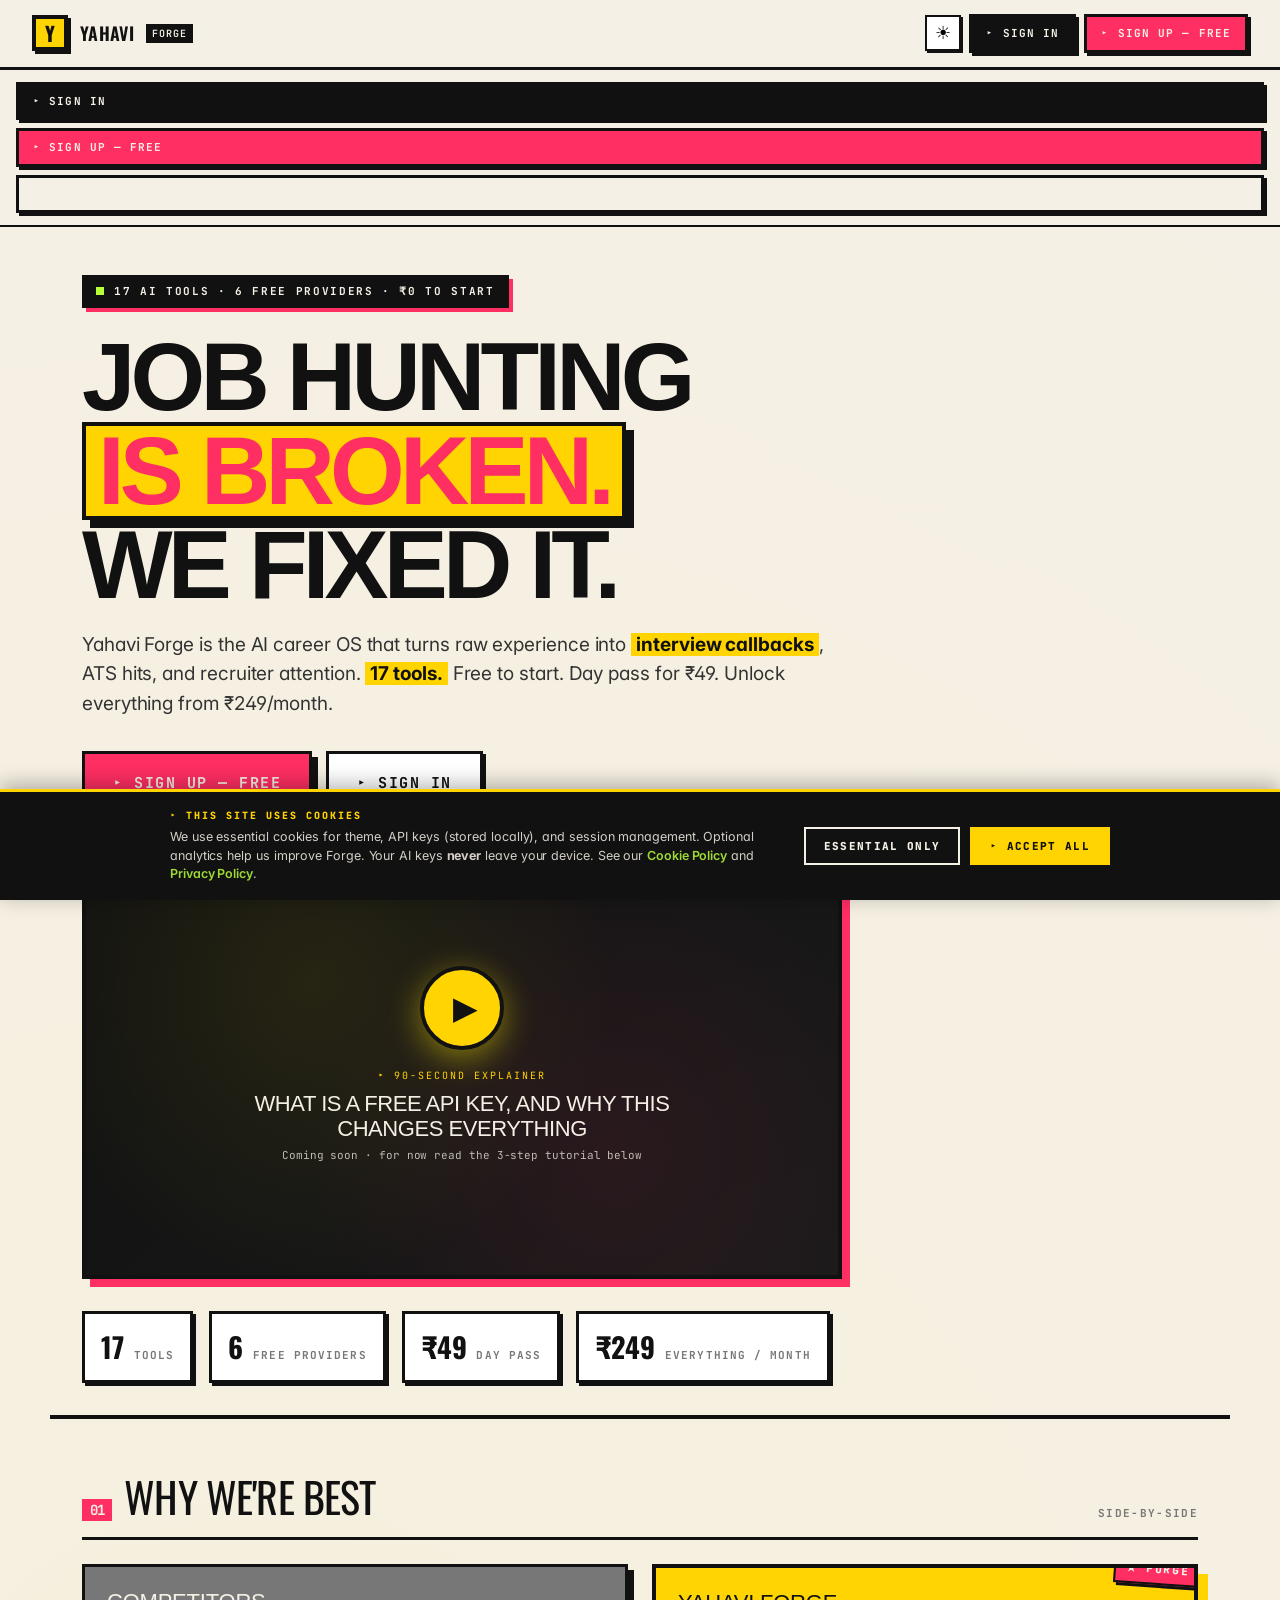
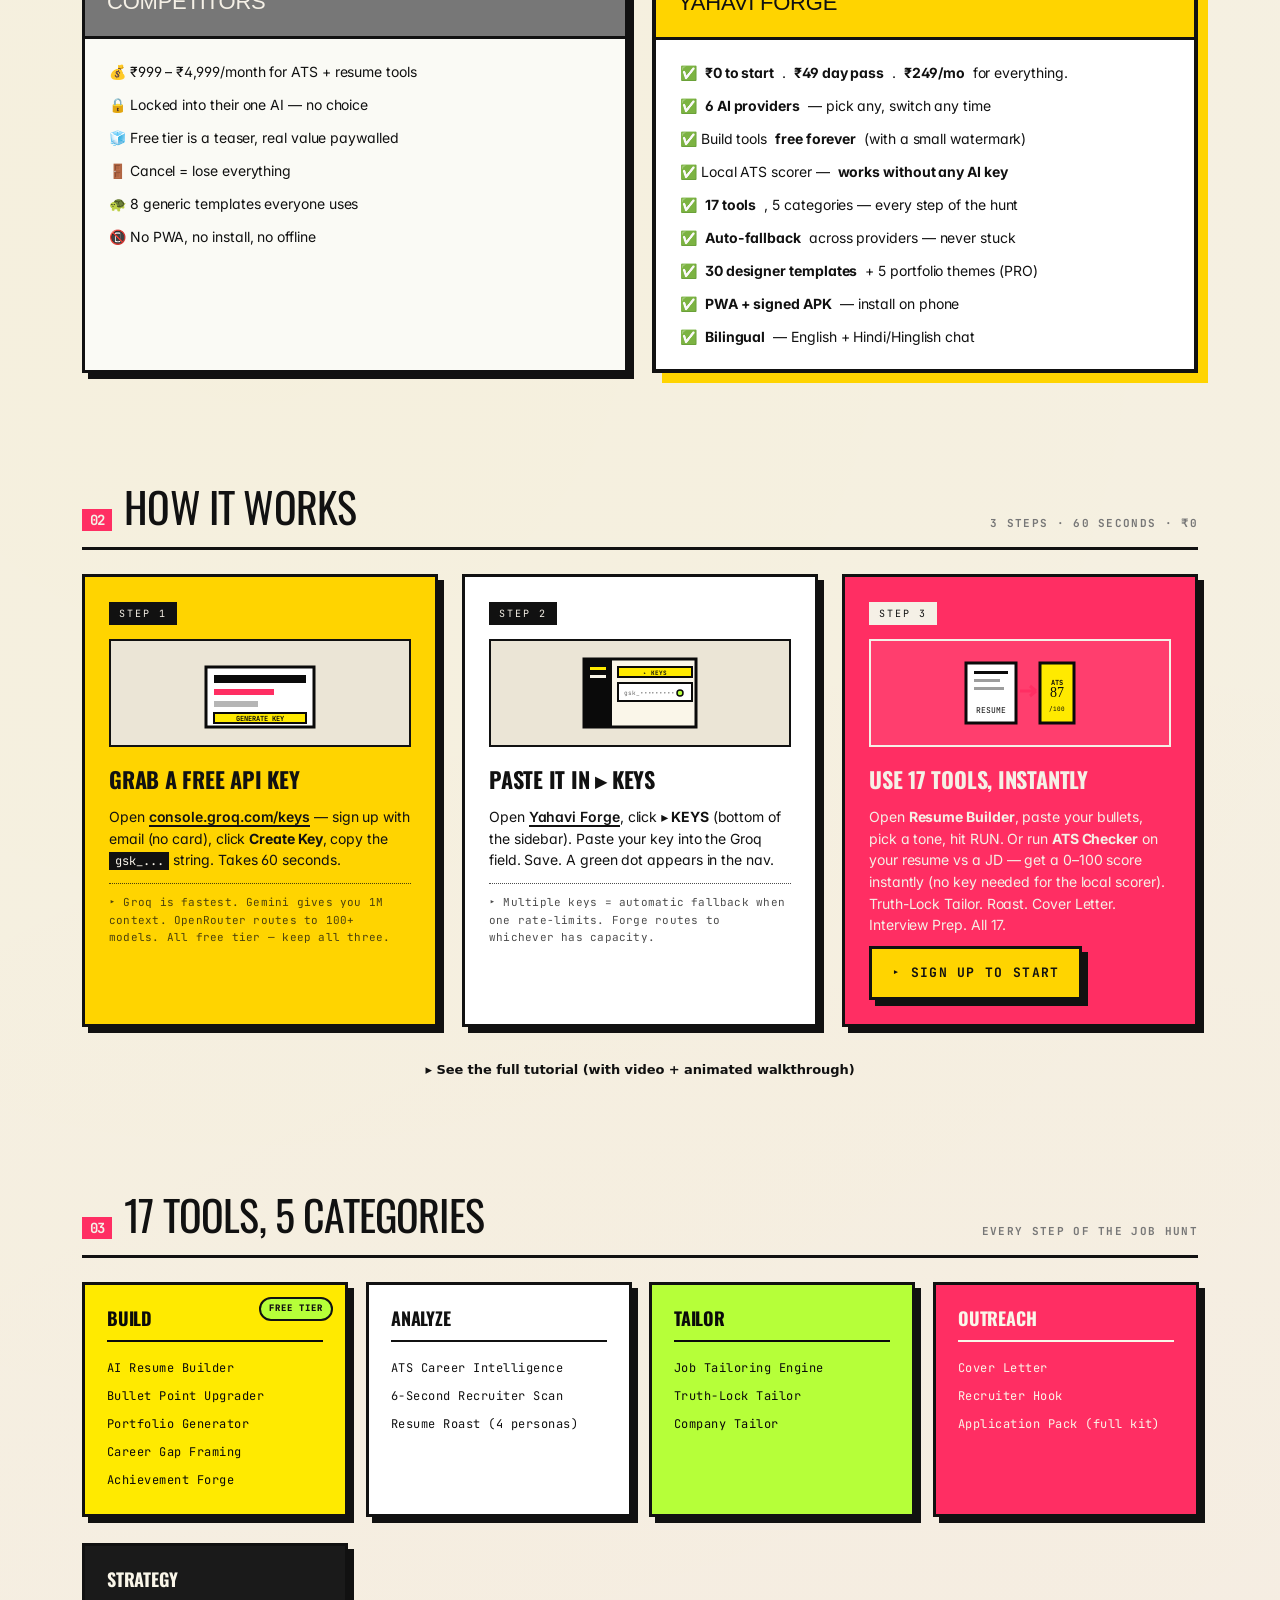
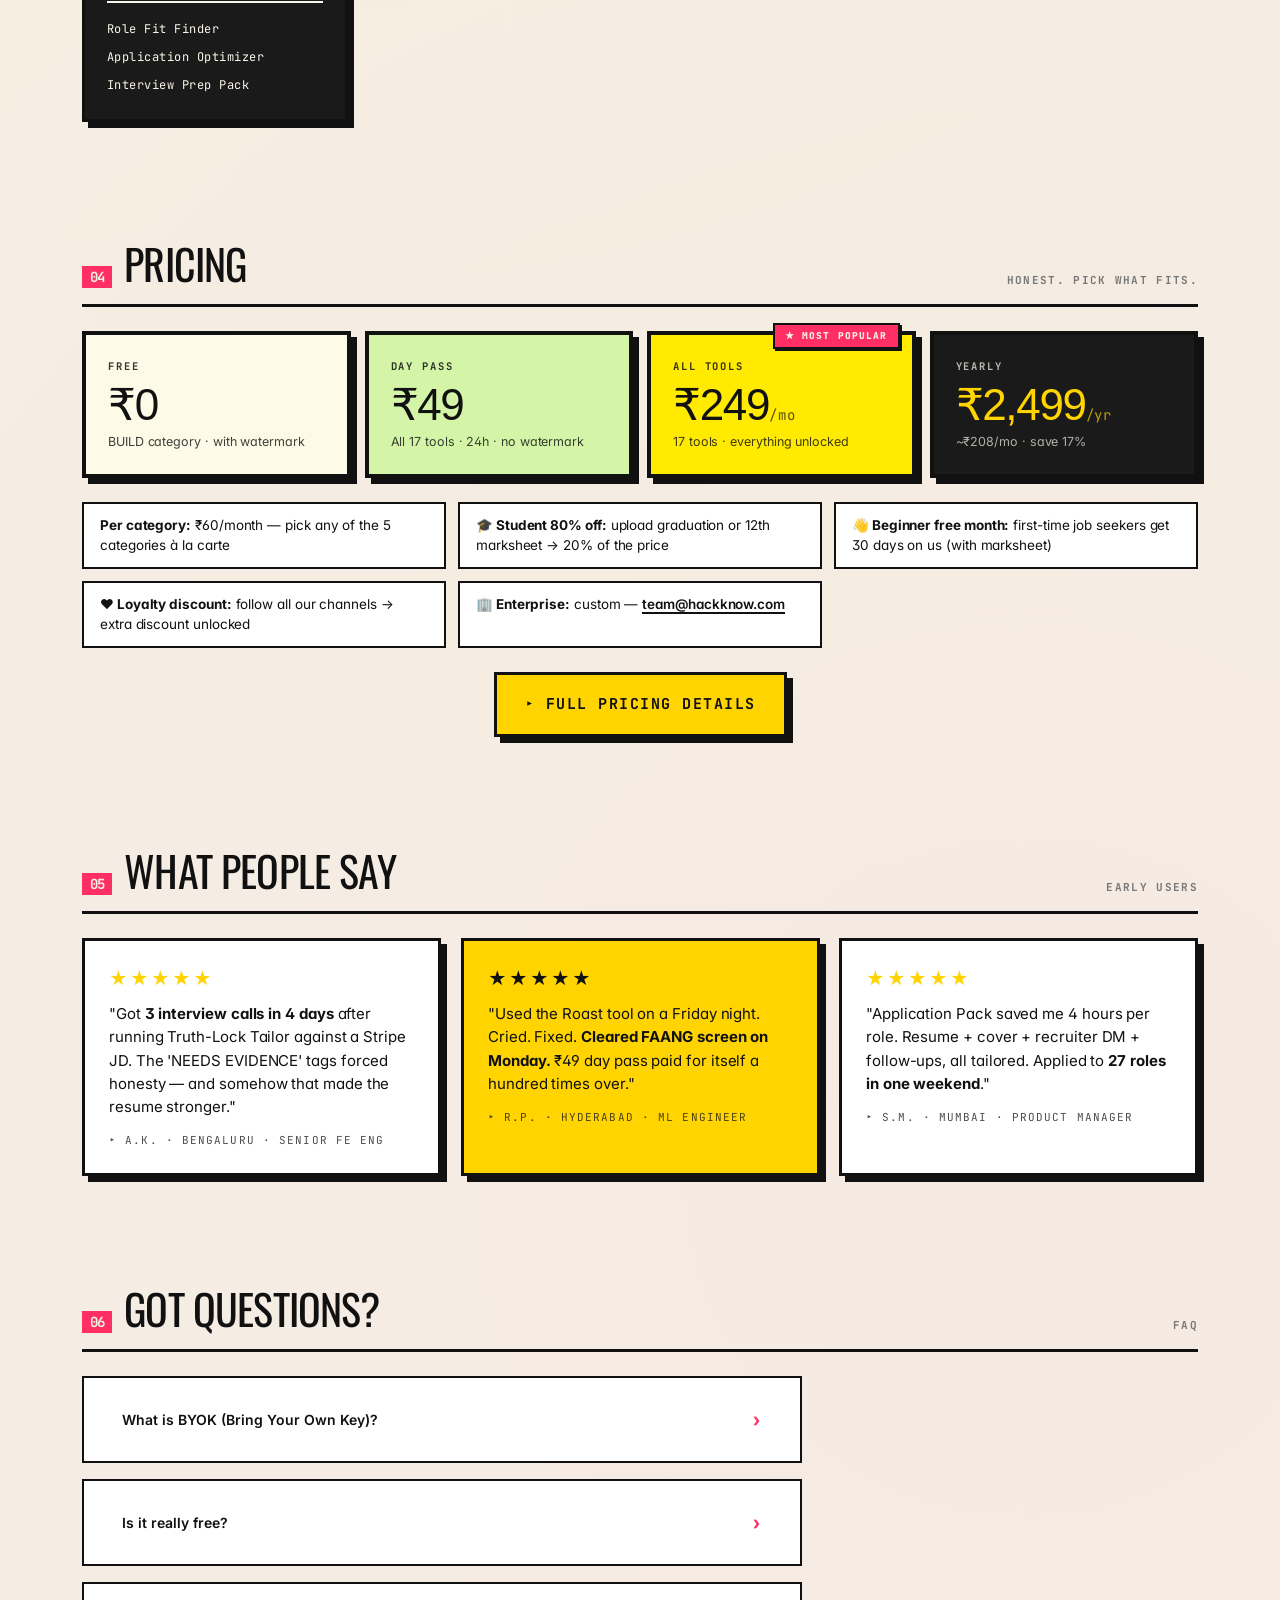
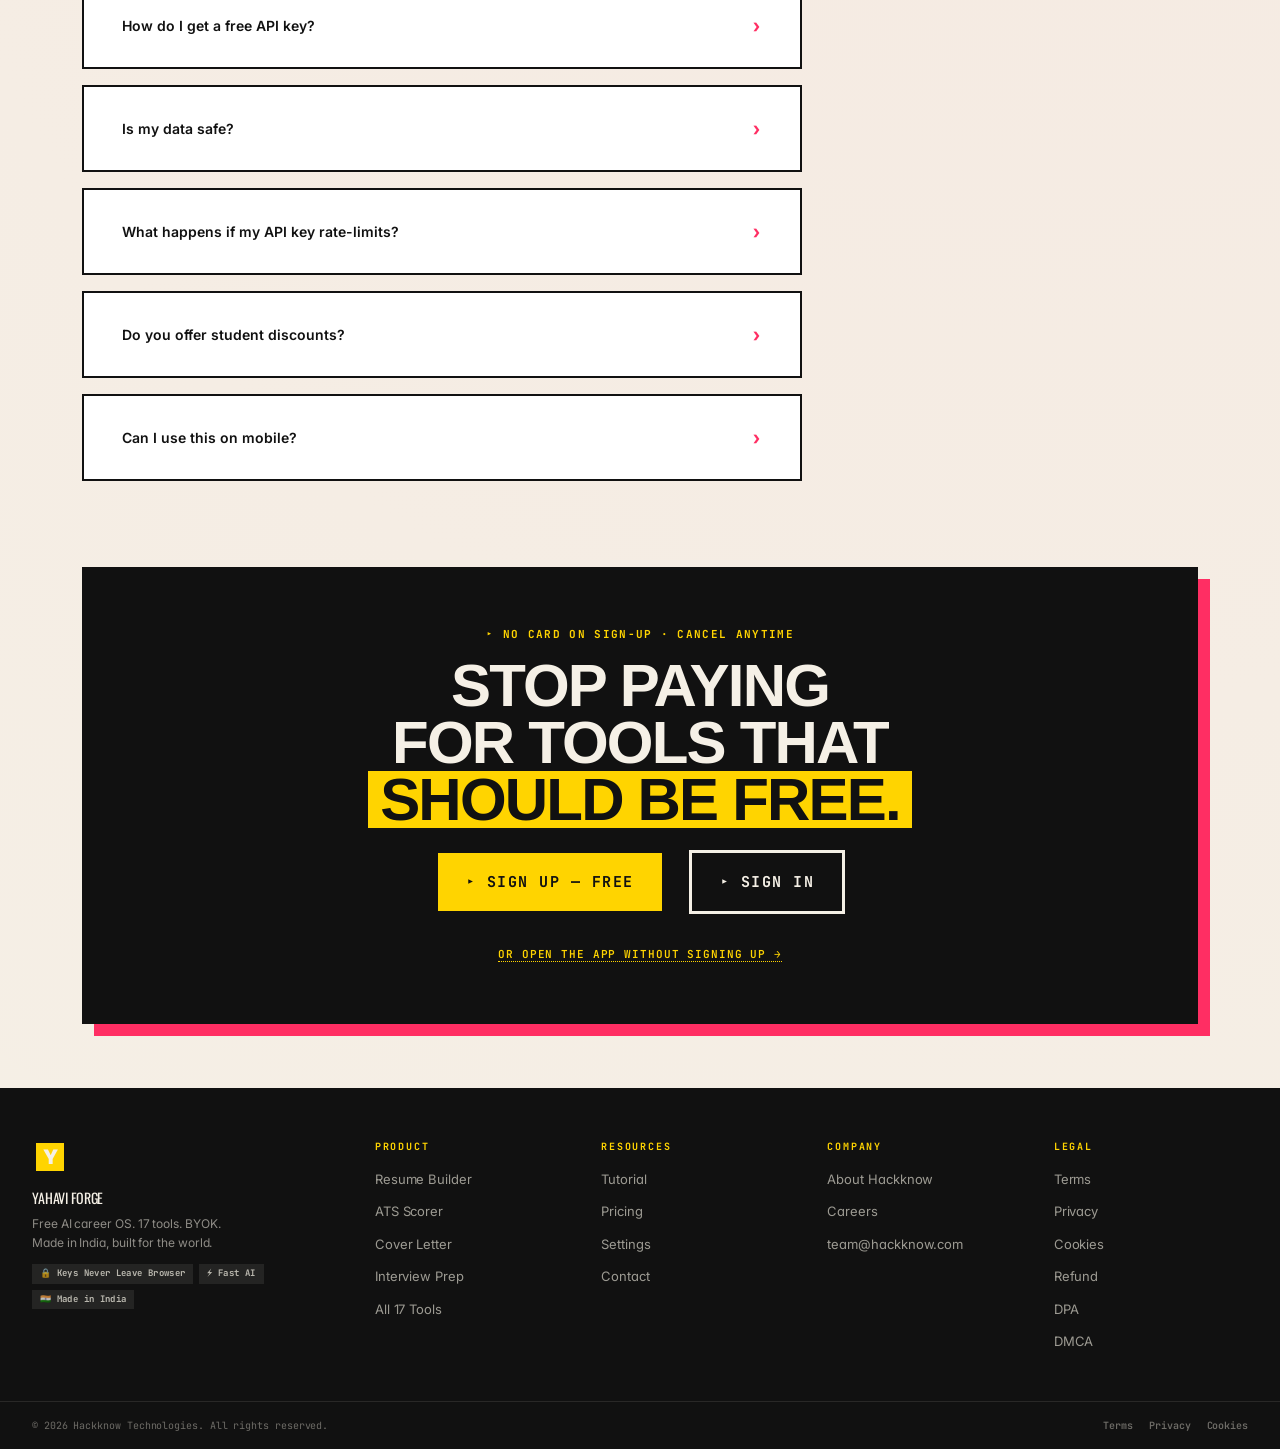
==== commit 246f28a9: "style: Step 1 — ECD Swiss fonts: Oswald + Inter (replace Archivo Black + Plus Jakarta Sans) Applying" ====
--- a/index.html
+++ b/index.html
@@ -16,8 +16,8 @@
 
 <link rel="preconnect" href="https://fonts.googleapis.com" />
 <link rel="preconnect" href="https://fonts.gstatic.com" crossorigin />
-<!-- v4: better landing fonts — Inter for body, Space Grotesk for UI labels, Archivo Black for display, JetBrains Mono for code -->
-<link href="https://fonts.googleapis.com/css2?family=Archivo+Black&family=Plus+Jakarta+Sans:wght@400;500;600;700;800;900&family=JetBrains+Mono:wght@400;500;600;700;800&display=swap" rel="stylesheet" />
+<!-- ECD Swiss style: Oswald (compressed display) + Inter (body) + JetBrains Mono -->
+<link href="https://fonts.googleapis.com/css2?family=Oswald:wght@400;500;600;700&family=Inter:wght@400;500;600;700;800;900&family=JetBrains+Mono:wght@400;500;600;700;800&display=swap" rel="stylesheet" />
 
 <link rel="stylesheet" href="styles.css" />
 <link rel="stylesheet" href="forge-ui.css" />
--- a/styles.css
+++ b/styles.css
@@ -37,8 +37,8 @@
   --border-thick: 4px solid var(--ink);
 
   /* === FONTS === */
-  --font-display: 'Archivo Black', 'Plus Jakarta Sans', sans-serif;
-  --font-body: 'Plus Jakarta Sans', 'Inter', system-ui, sans-serif;
+  --font-display: 'Oswald', 'Arial Narrow', sans-serif;
+  --font-body: 'Inter', 'Helvetica Neue', system-ui, sans-serif;
   --font-mono: 'JetBrains Mono', 'Courier New', monospace;
 
   /* === SPACING === */
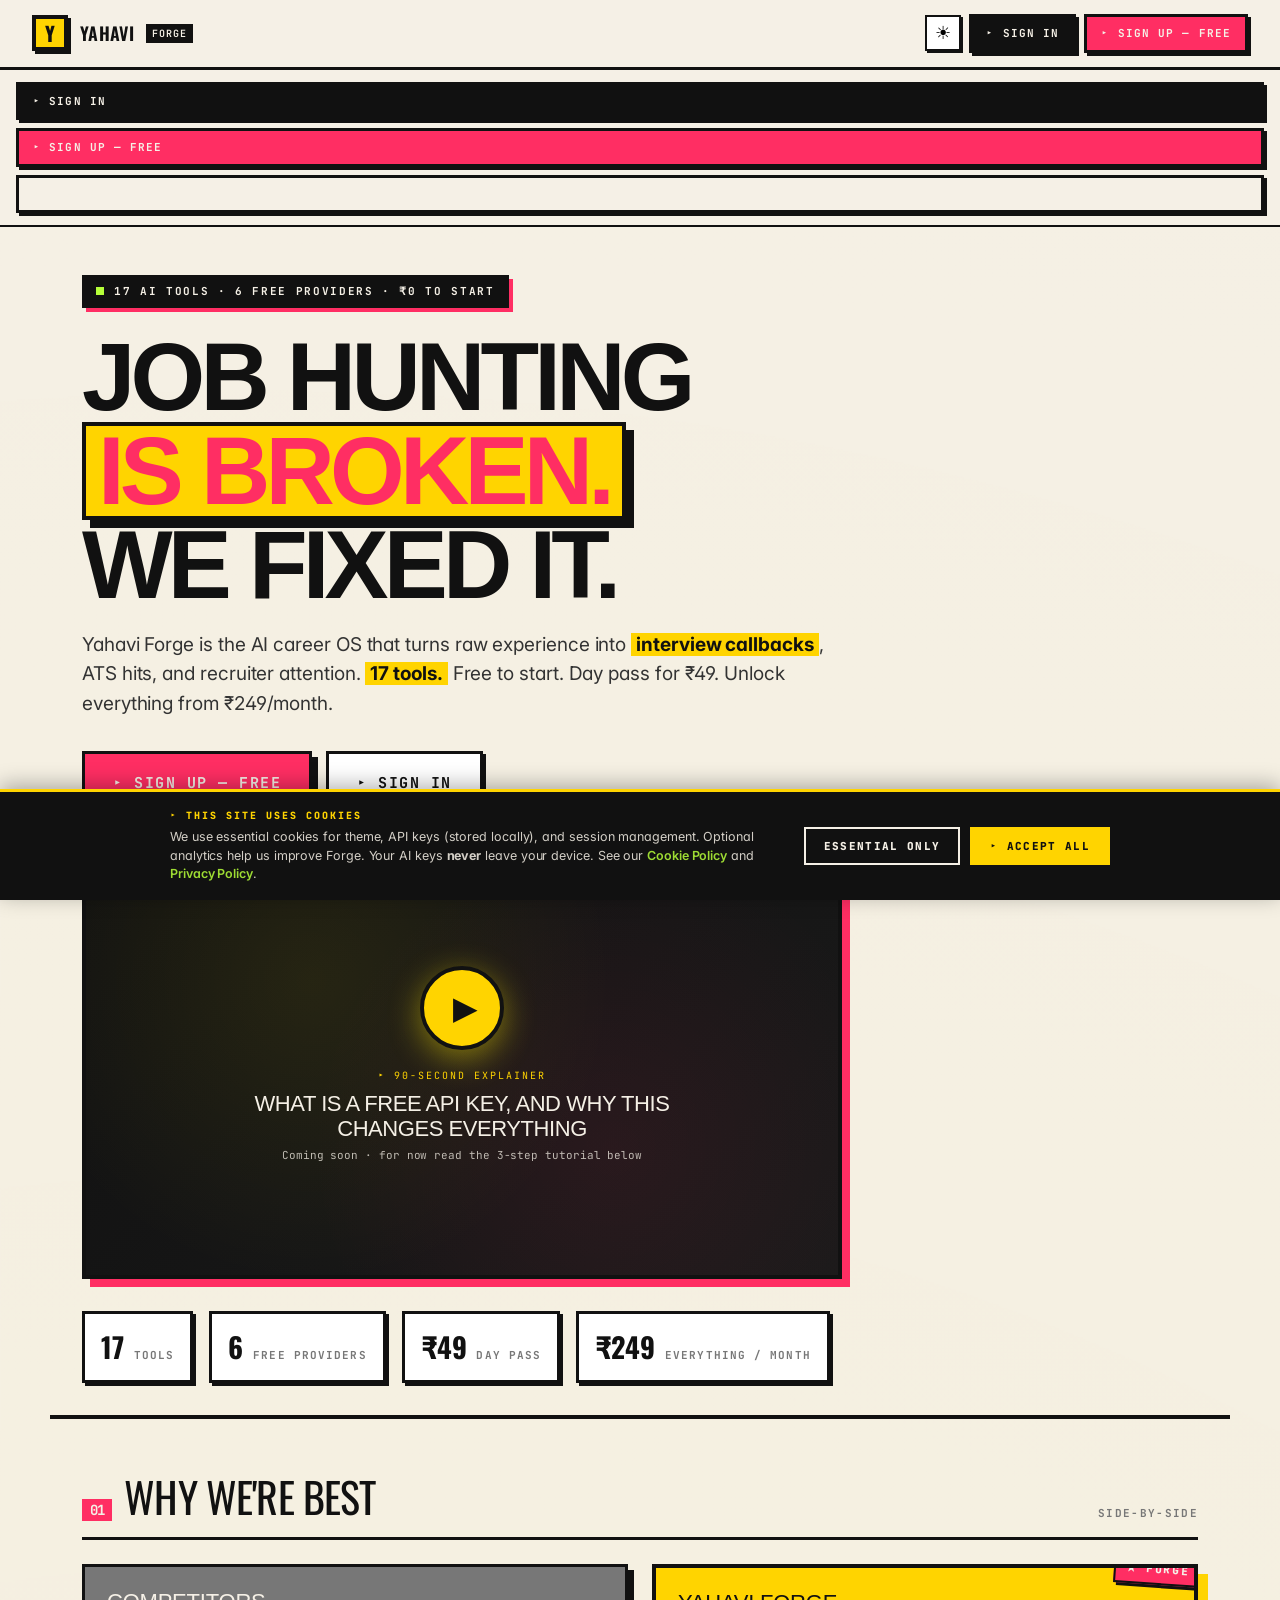
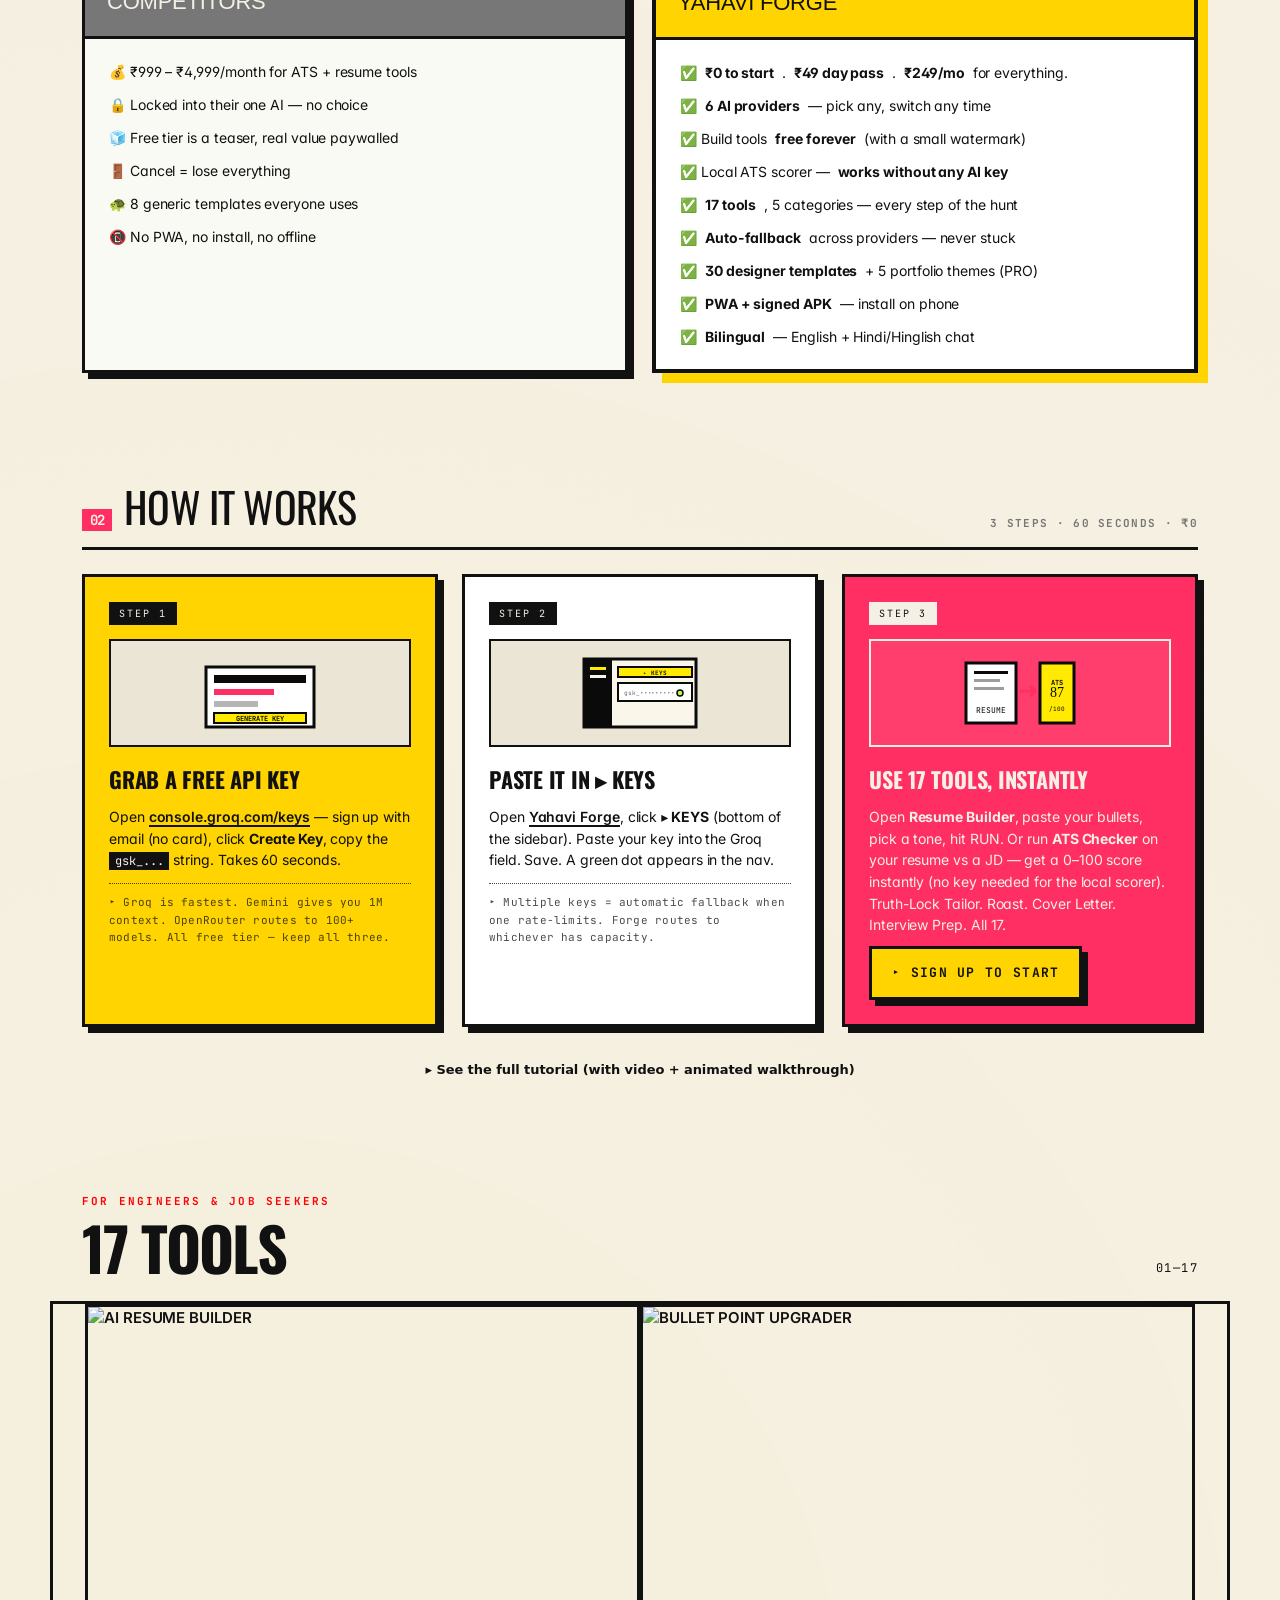
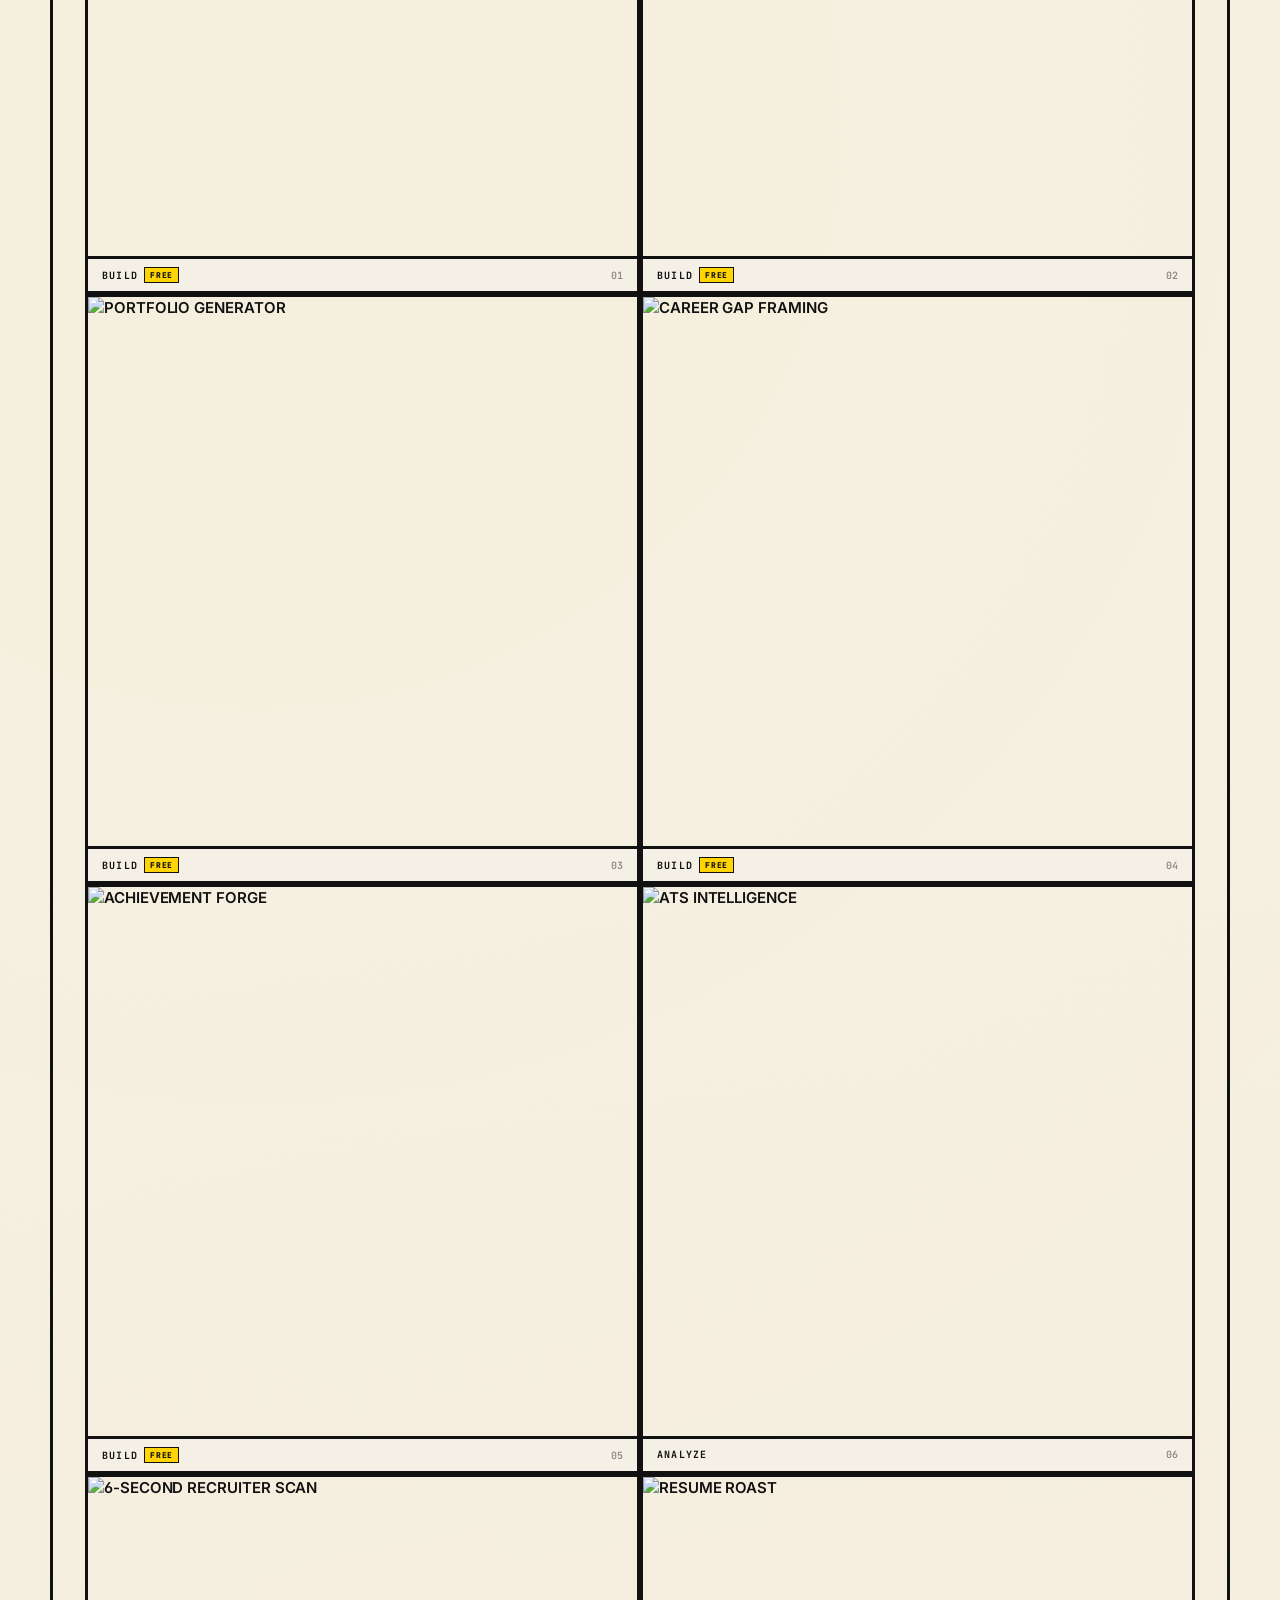
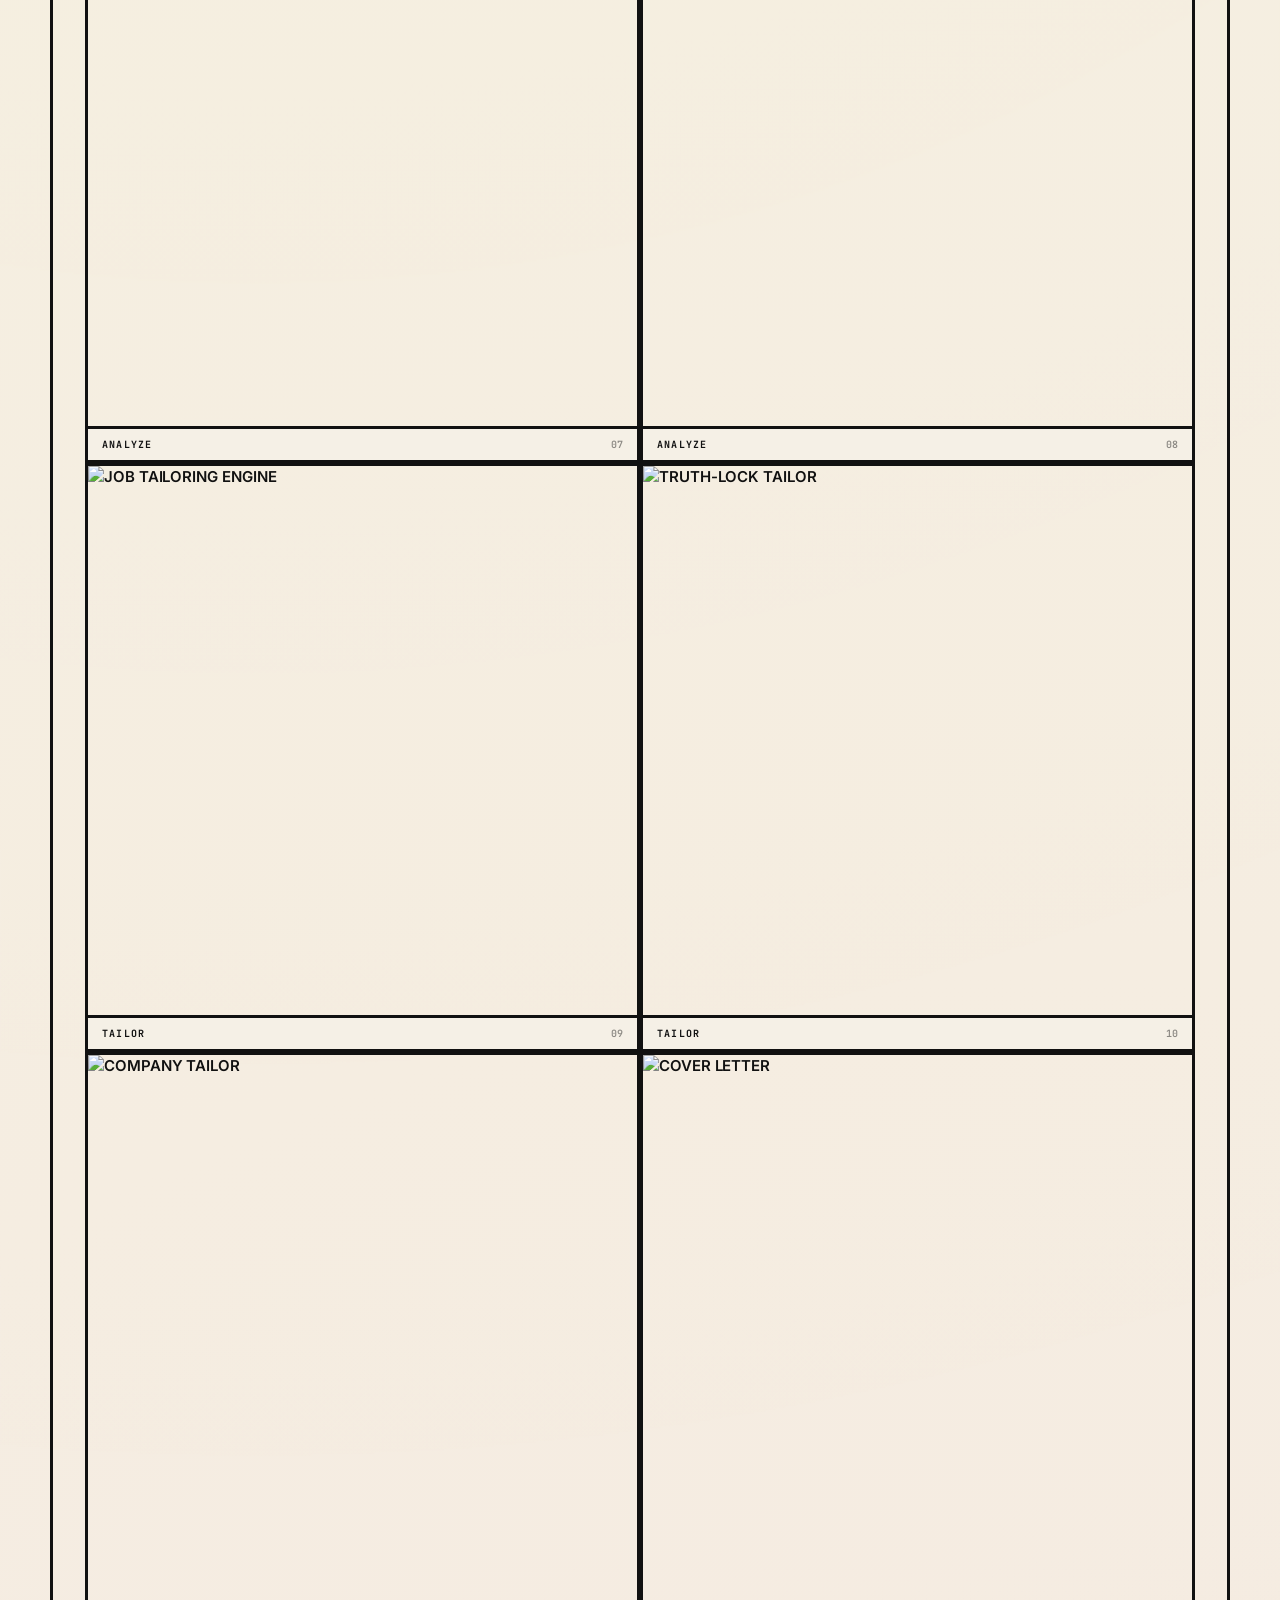
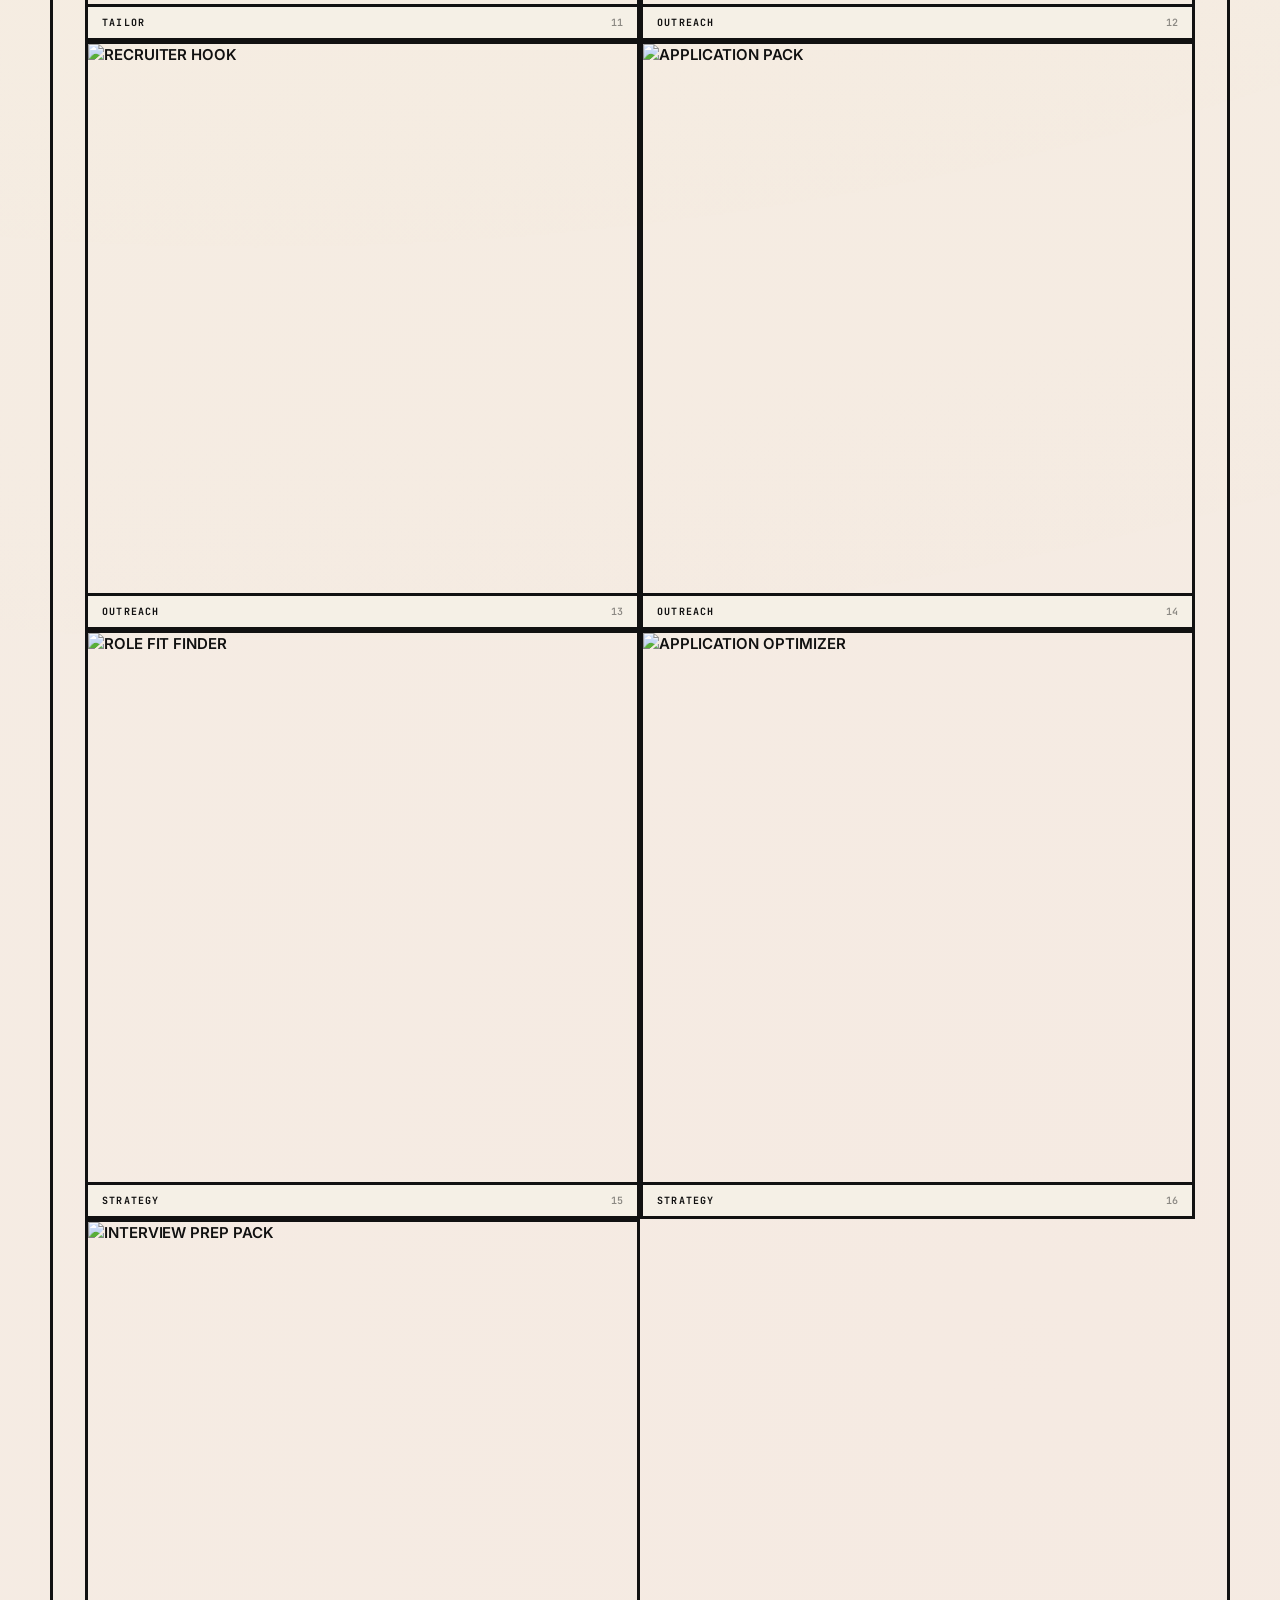
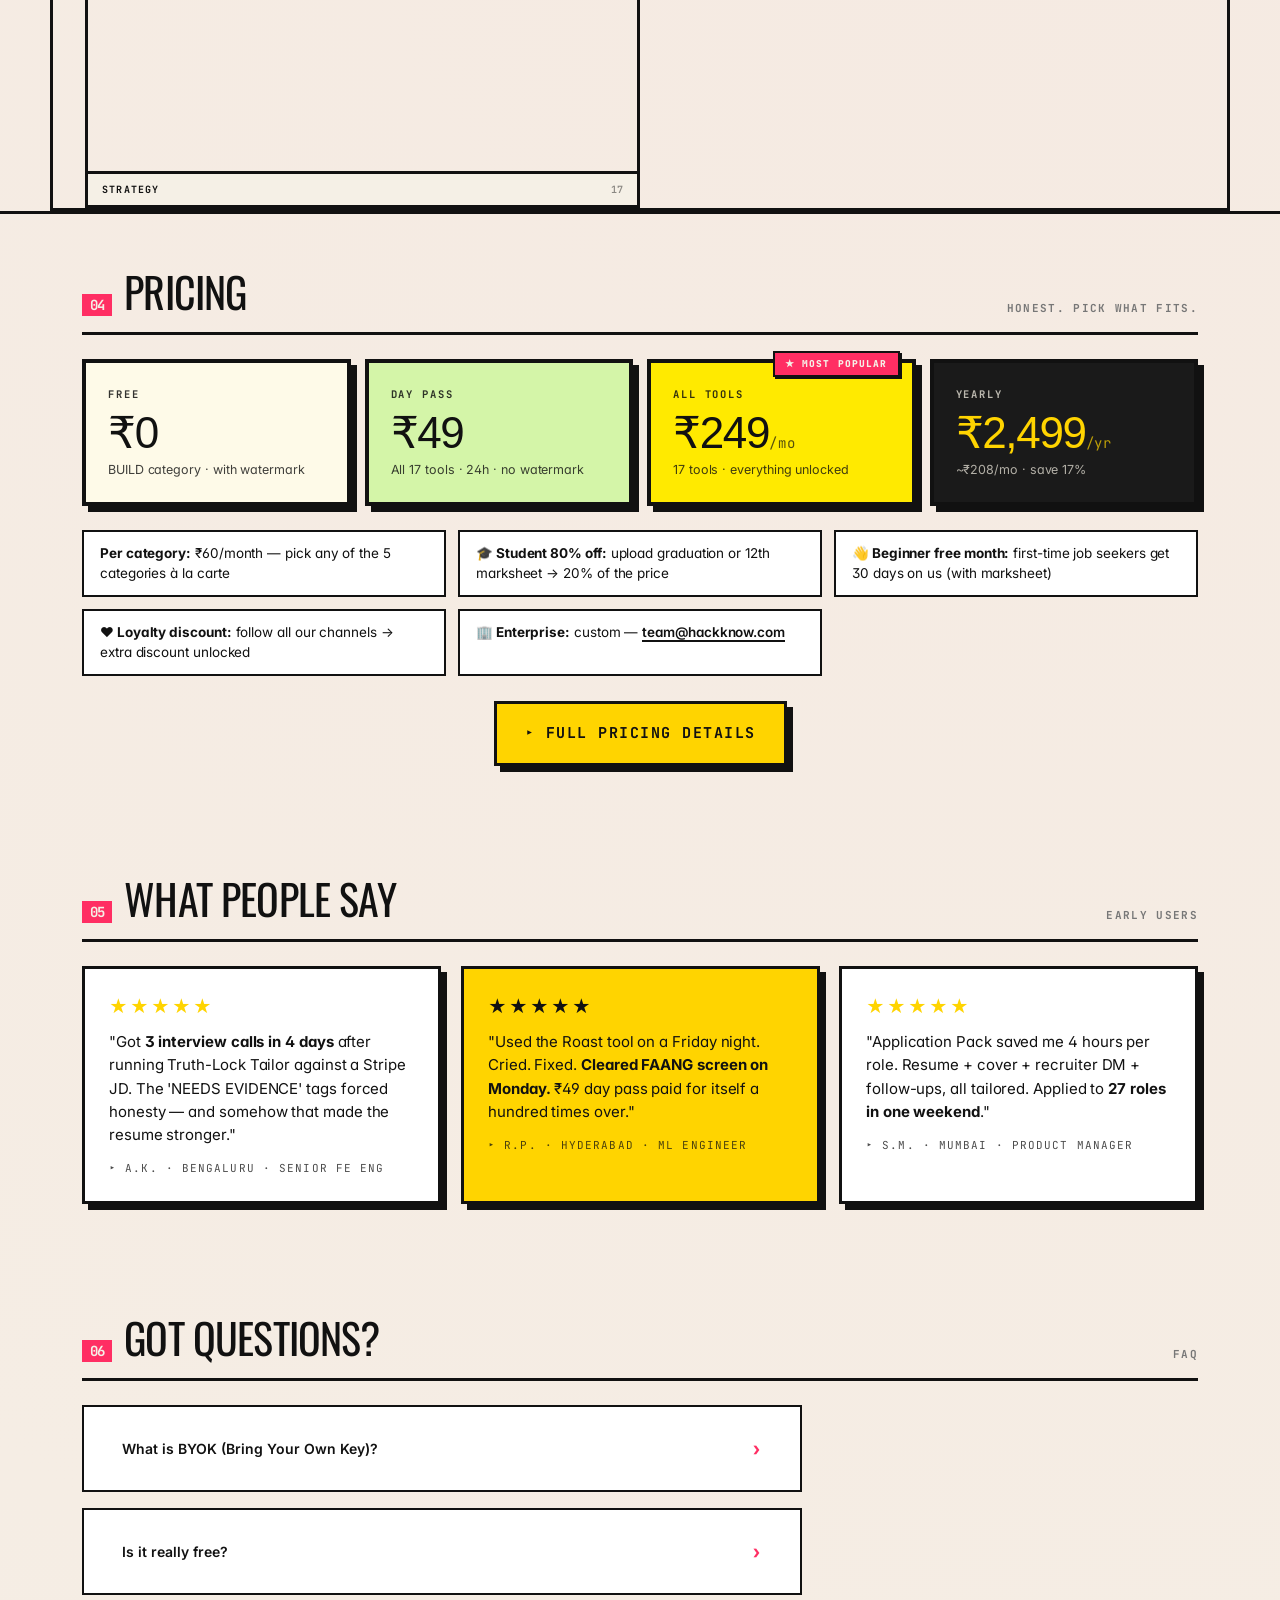
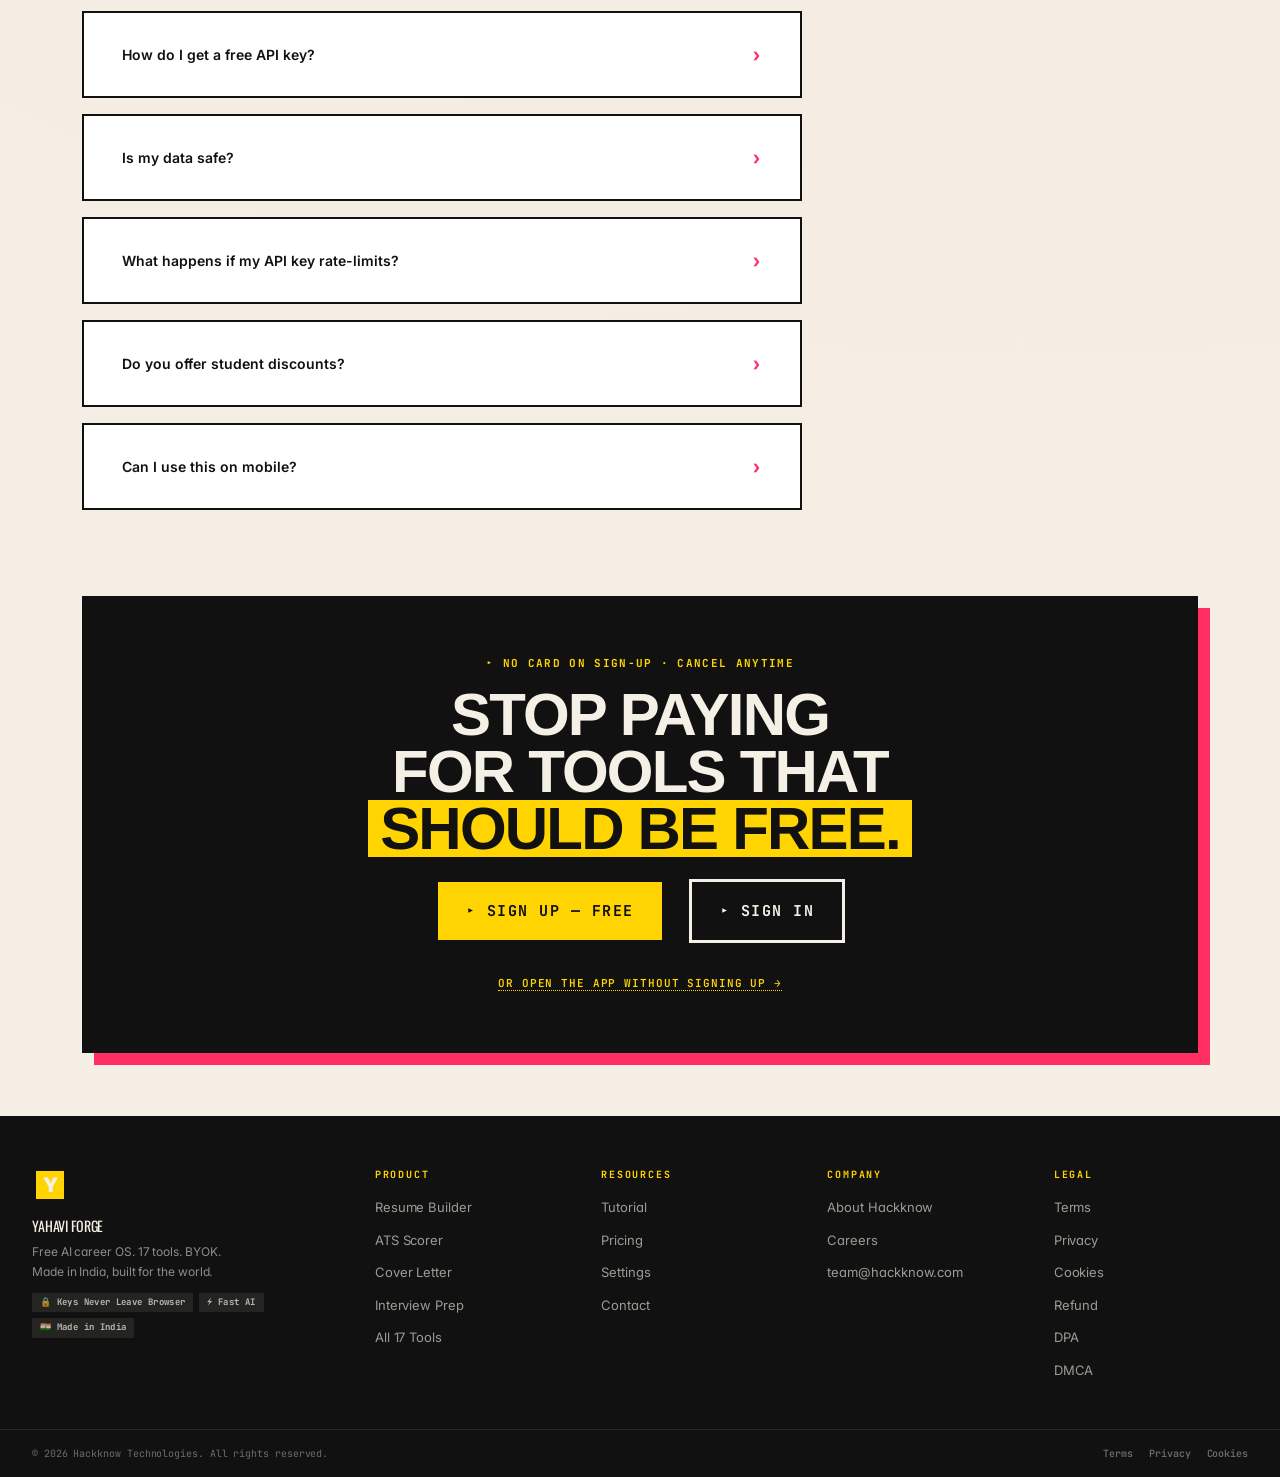
==== commit 92788f69: "feat: Add 17-tools portfolio grid (ECD Swiss style) - ECD Portfolio.tsx animation: red #FF0004 hover" ====
--- a/index.html
+++ b/index.html
@@ -210,26 +210,340 @@
   </p>
 </section>
 
-<!-- =========== TOOLS PREVIEW =========== -->
-<section class="land-section">
-  <div class="section-head reveal">
-    <div class="section-title"><span class="num">03</span>17 tools, 5 categories</div>
-    <div class="section-meta">Every step of the job hunt</div>
-  </div>
-
-  <div class="cat-grid">
-    <div class="cat-card panel-yellow reveal scale stagger-1"><h4>BUILD</h4>
-      <ul><li>AI Resume Builder</li><li>Bullet Point Upgrader</li><li>Portfolio Generator</li><li>Career Gap Framing</li><li>Achievement Forge</li></ul>
-      <div class="cat-card-tag">FREE TIER</div>
-    </div>
-    <div class="cat-card panel reveal scale stagger-2"><h4>ANALYZE</h4>
-      <ul><li>ATS Career Intelligence</li><li>6-Second Recruiter Scan</li><li>Resume Roast (4 personas)</li></ul></div>
-    <div class="cat-card panel-lime reveal scale stagger-3"><h4>TAILOR</h4>
-      <ul><li>Job Tailoring Engine</li><li>Truth-Lock Tailor</li><li>Company Tailor</li></ul></div>
-    <div class="cat-card panel-pink reveal scale stagger-4"><h4>OUTREACH</h4>
-      <ul><li>Cover Letter</li><li>Recruiter Hook</li><li>Application Pack (full kit)</li></ul></div>
-    <div class="cat-card panel-dark reveal scale stagger-4"><h4>STRATEGY</h4>
-      <ul><li>Role Fit Finder</li><li>Application Optimizer</li><li>Interview Prep Pack</li></ul></div>
+
+<!-- =========== 17 TOOLS PORTFOLIO GRID (ECD style) =========== -->
+<section class="tools-portfolio-section" id="tools">
+  <div class="tp-header">
+    <div>
+      <span class="tp-eyebrow">For Engineers &amp; Job Seekers</span>
+      <h2 class="tp-heading">17 TOOLS</h2>
+    </div>
+    <span class="tp-count">01—17</span>
+  </div>
+  <div class="tools-portfolio-grid">
+
+    <a class="tp-card" href="/login?next=/app#/builder">
+      <div class="tp-card-img-wrap">
+        <img src="https://pub.hyperagent.com/api/published/pbf01KW5WJ3RH_HT4ER8C7NR3J3Q9M/70ddf4b9-4ad2-4dc2-aab8-487ba8648368.png" alt="AI RESUME BUILDER" class="tp-card-img" loading="lazy"/>
+        <div class="tp-card-overlay"></div>
+        <div class="tp-card-info">
+          <div>
+            <h3 class="tp-card-title">AI RESUME BUILDER</h3>
+            <p class="tp-card-client">Turn raw experience into recruiter callbacks</p>
+          </div>
+          <svg class="tp-arrow" width="24" height="24" viewBox="0 0 24 24" fill="none" stroke="white" stroke-width="2.5"><line x1="7" y1="17" x2="17" y2="7"/><polyline points="7,7 17,7 17,17"/></svg>
+        </div>
+        <div class="tp-card-border"></div>
+      </div>
+      <div class="tp-card-bar">
+        <span class="tp-card-cat">BUILD <span class="tp-free-badge">FREE</span></span>
+        <span class="tp-card-num">01</span>
+      </div>
+    </a>
+
+    <a class="tp-card" href="/login?next=/app#/bullets">
+      <div class="tp-card-img-wrap">
+        <img src="https://pub.hyperagent.com/api/published/pbf01KW5WJ46R_MGBBMEE6G8FXCHS6/6b1e8978-f2f0-4a88-a97d-20dd3bf1c43f.png" alt="BULLET POINT UPGRADER" class="tp-card-img" loading="lazy"/>
+        <div class="tp-card-overlay"></div>
+        <div class="tp-card-info">
+          <div>
+            <h3 class="tp-card-title">BULLET POINT UPGRADER</h3>
+            <p class="tp-card-client">Weak bullets → powerful impact statements</p>
+          </div>
+          <svg class="tp-arrow" width="24" height="24" viewBox="0 0 24 24" fill="none" stroke="white" stroke-width="2.5"><line x1="7" y1="17" x2="17" y2="7"/><polyline points="7,7 17,7 17,17"/></svg>
+        </div>
+        <div class="tp-card-border"></div>
+      </div>
+      <div class="tp-card-bar">
+        <span class="tp-card-cat">BUILD <span class="tp-free-badge">FREE</span></span>
+        <span class="tp-card-num">02</span>
+      </div>
+    </a>
+
+    <a class="tp-card" href="/login?next=/app#/portfolio">
+      <div class="tp-card-img-wrap">
+        <img src="https://pub.hyperagent.com/api/published/pbf01KW5WJ4R8_R7GDGDX9Q46EZ7FD/e3d3cd07-3ed4-4375-bffe-b2bdebb130ee.png" alt="PORTFOLIO GENERATOR" class="tp-card-img" loading="lazy"/>
+        <div class="tp-card-overlay"></div>
+        <div class="tp-card-info">
+          <div>
+            <h3 class="tp-card-title">PORTFOLIO GENERATOR</h3>
+            <p class="tp-card-client">Build your professional story from experience</p>
+          </div>
+          <svg class="tp-arrow" width="24" height="24" viewBox="0 0 24 24" fill="none" stroke="white" stroke-width="2.5"><line x1="7" y1="17" x2="17" y2="7"/><polyline points="7,7 17,7 17,17"/></svg>
+        </div>
+        <div class="tp-card-border"></div>
+      </div>
+      <div class="tp-card-bar">
+        <span class="tp-card-cat">BUILD <span class="tp-free-badge">FREE</span></span>
+        <span class="tp-card-num">03</span>
+      </div>
+    </a>
+
+    <a class="tp-card" href="/login?next=/app#/gap">
+      <div class="tp-card-img-wrap">
+        <img src="https://pub.hyperagent.com/api/published/pbf01KW5WJ5AT_FERPGMWAGS38VYST/49623463-201a-4858-940b-7d12f86255f2.png" alt="CAREER GAP FRAMING" class="tp-card-img" loading="lazy"/>
+        <div class="tp-card-overlay"></div>
+        <div class="tp-card-info">
+          <div>
+            <h3 class="tp-card-title">CAREER GAP FRAMING</h3>
+            <p class="tp-card-client">Turn career gaps into compelling narratives</p>
+          </div>
+          <svg class="tp-arrow" width="24" height="24" viewBox="0 0 24 24" fill="none" stroke="white" stroke-width="2.5"><line x1="7" y1="17" x2="17" y2="7"/><polyline points="7,7 17,7 17,17"/></svg>
+        </div>
+        <div class="tp-card-border"></div>
+      </div>
+      <div class="tp-card-bar">
+        <span class="tp-card-cat">BUILD <span class="tp-free-badge">FREE</span></span>
+        <span class="tp-card-num">04</span>
+      </div>
+    </a>
+
+    <a class="tp-card" href="/login?next=/app#/achieve">
+      <div class="tp-card-img-wrap">
+        <img src="https://pub.hyperagent.com/api/published/pbf01KW5WJ656_ZJ7SM3AYVM5M1DJ1/6e1fec14-9f41-46f8-8528-4faf0f3666e4.png" alt="ACHIEVEMENT FORGE" class="tp-card-img" loading="lazy"/>
+        <div class="tp-card-overlay"></div>
+        <div class="tp-card-info">
+          <div>
+            <h3 class="tp-card-title">ACHIEVEMENT FORGE</h3>
+            <p class="tp-card-client">Extract and quantify your hidden achievements</p>
+          </div>
+          <svg class="tp-arrow" width="24" height="24" viewBox="0 0 24 24" fill="none" stroke="white" stroke-width="2.5"><line x1="7" y1="17" x2="17" y2="7"/><polyline points="7,7 17,7 17,17"/></svg>
+        </div>
+        <div class="tp-card-border"></div>
+      </div>
+      <div class="tp-card-bar">
+        <span class="tp-card-cat">BUILD <span class="tp-free-badge">FREE</span></span>
+        <span class="tp-card-num">05</span>
+      </div>
+    </a>
+
+    <a class="tp-card" href="/login?next=/app#/ats">
+      <div class="tp-card-img-wrap">
+        <img src="https://pub.hyperagent.com/api/published/pbf01KW5WJ6KZ_9CARH2QAT6ARBPSS/b35c453b-e572-4496-9608-a05df9a34b43.png" alt="ATS INTELLIGENCE" class="tp-card-img" loading="lazy"/>
+        <div class="tp-card-overlay"></div>
+        <div class="tp-card-info">
+          <div>
+            <h3 class="tp-card-title">ATS INTELLIGENCE</h3>
+            <p class="tp-card-client">Deep ATS scan + keyword gap analysis</p>
+          </div>
+          <svg class="tp-arrow" width="24" height="24" viewBox="0 0 24 24" fill="none" stroke="white" stroke-width="2.5"><line x1="7" y1="17" x2="17" y2="7"/><polyline points="7,7 17,7 17,17"/></svg>
+        </div>
+        <div class="tp-card-border"></div>
+      </div>
+      <div class="tp-card-bar">
+        <span class="tp-card-cat">ANALYZE </span>
+        <span class="tp-card-num">06</span>
+      </div>
+    </a>
+
+    <a class="tp-card" href="/login?next=/app#/scan">
+      <div class="tp-card-img-wrap">
+        <img src="https://pub.hyperagent.com/api/published/pbf01KW5WJ6Z3_P6D5JBV0Z42V3FRB/c5faaa3f-2830-47af-b14d-fae67a2b4d47.png" alt="6-SECOND RECRUITER SCAN" class="tp-card-img" loading="lazy"/>
+        <div class="tp-card-overlay"></div>
+        <div class="tp-card-info">
+          <div>
+            <h3 class="tp-card-title">6-SECOND RECRUITER SCAN</h3>
+            <p class="tp-card-client">See your resume through recruiter eyes</p>
+          </div>
+          <svg class="tp-arrow" width="24" height="24" viewBox="0 0 24 24" fill="none" stroke="white" stroke-width="2.5"><line x1="7" y1="17" x2="17" y2="7"/><polyline points="7,7 17,7 17,17"/></svg>
+        </div>
+        <div class="tp-card-border"></div>
+      </div>
+      <div class="tp-card-bar">
+        <span class="tp-card-cat">ANALYZE </span>
+        <span class="tp-card-num">07</span>
+      </div>
+    </a>
+
+    <a class="tp-card" href="/login?next=/app#/roast">
+      <div class="tp-card-img-wrap">
+        <img src="https://pub.hyperagent.com/api/published/pbf01KW5WJ7BB_M5PP5WY4Y9315KKC/1273a6fd-4e0a-43c8-b666-08b1c37657c7.png" alt="RESUME ROAST" class="tp-card-img" loading="lazy"/>
+        <div class="tp-card-overlay"></div>
+        <div class="tp-card-info">
+          <div>
+            <h3 class="tp-card-title">RESUME ROAST</h3>
+            <p class="tp-card-client">Brutal feedback from 4 reviewer personas</p>
+          </div>
+          <svg class="tp-arrow" width="24" height="24" viewBox="0 0 24 24" fill="none" stroke="white" stroke-width="2.5"><line x1="7" y1="17" x2="17" y2="7"/><polyline points="7,7 17,7 17,17"/></svg>
+        </div>
+        <div class="tp-card-border"></div>
+      </div>
+      <div class="tp-card-bar">
+        <span class="tp-card-cat">ANALYZE </span>
+        <span class="tp-card-num">08</span>
+      </div>
+    </a>
+
+    <a class="tp-card" href="/login?next=/app#/tailor">
+      <div class="tp-card-img-wrap">
+        <img src="https://pub.hyperagent.com/api/published/pbf01KW5WJ7RX_1PCRGNM14TAGNNB1/c8186630-c7f5-4162-bced-9102ff2cb84a.png" alt="JOB TAILORING ENGINE" class="tp-card-img" loading="lazy"/>
+        <div class="tp-card-overlay"></div>
+        <div class="tp-card-info">
+          <div>
+            <h3 class="tp-card-title">JOB TAILORING ENGINE</h3>
+            <p class="tp-card-client">Rewrite your resume for any JD — precisely</p>
+          </div>
+          <svg class="tp-arrow" width="24" height="24" viewBox="0 0 24 24" fill="none" stroke="white" stroke-width="2.5"><line x1="7" y1="17" x2="17" y2="7"/><polyline points="7,7 17,7 17,17"/></svg>
+        </div>
+        <div class="tp-card-border"></div>
+      </div>
+      <div class="tp-card-bar">
+        <span class="tp-card-cat">TAILOR </span>
+        <span class="tp-card-num">09</span>
+      </div>
+    </a>
+
+    <a class="tp-card" href="/login?next=/app#/truthlock">
+      <div class="tp-card-img-wrap">
+        <img src="https://pub.hyperagent.com/api/published/pbf01KW5WJ859_MF2B9PXK0MQHDGVP/70c4b384-6bb8-4f0b-92da-9222414f8b12.png" alt="TRUTH-LOCK TAILOR" class="tp-card-img" loading="lazy"/>
+        <div class="tp-card-overlay"></div>
+        <div class="tp-card-info">
+          <div>
+            <h3 class="tp-card-title">TRUTH-LOCK TAILOR</h3>
+            <p class="tp-card-client">Honest tailoring with NEEDS EVIDENCE flags</p>
+          </div>
+          <svg class="tp-arrow" width="24" height="24" viewBox="0 0 24 24" fill="none" stroke="white" stroke-width="2.5"><line x1="7" y1="17" x2="17" y2="7"/><polyline points="7,7 17,7 17,17"/></svg>
+        </div>
+        <div class="tp-card-border"></div>
+      </div>
+      <div class="tp-card-bar">
+        <span class="tp-card-cat">TAILOR </span>
+        <span class="tp-card-num">10</span>
+      </div>
+    </a>
+
+    <a class="tp-card" href="/login?next=/app#/company">
+      <div class="tp-card-img-wrap">
+        <img src="https://pub.hyperagent.com/api/published/pbf01KW5WJ8NB_0TS9VDERV5PPXV7Y/8575d785-7284-4020-a0d9-fe8afc90a24b.png" alt="COMPANY TAILOR" class="tp-card-img" loading="lazy"/>
+        <div class="tp-card-overlay"></div>
+        <div class="tp-card-info">
+          <div>
+            <h3 class="tp-card-title">COMPANY TAILOR</h3>
+            <p class="tp-card-client">Rewrite your story for a specific company culture</p>
+          </div>
+          <svg class="tp-arrow" width="24" height="24" viewBox="0 0 24 24" fill="none" stroke="white" stroke-width="2.5"><line x1="7" y1="17" x2="17" y2="7"/><polyline points="7,7 17,7 17,17"/></svg>
+        </div>
+        <div class="tp-card-border"></div>
+      </div>
+      <div class="tp-card-bar">
+        <span class="tp-card-cat">TAILOR </span>
+        <span class="tp-card-num">11</span>
+      </div>
+    </a>
+
+    <a class="tp-card" href="/login?next=/app#/cover">
+      <div class="tp-card-img-wrap">
+        <img src="https://pub.hyperagent.com/api/published/pbf01KW5WJ909_3MZC3EBBTBC1ZQ90/31387d0f-ce7b-4008-b71a-4c967d56cbd1.png" alt="COVER LETTER" class="tp-card-img" loading="lazy"/>
+        <div class="tp-card-overlay"></div>
+        <div class="tp-card-info">
+          <div>
+            <h3 class="tp-card-title">COVER LETTER</h3>
+            <p class="tp-card-client">Compelling letters that actually get read</p>
+          </div>
+          <svg class="tp-arrow" width="24" height="24" viewBox="0 0 24 24" fill="none" stroke="white" stroke-width="2.5"><line x1="7" y1="17" x2="17" y2="7"/><polyline points="7,7 17,7 17,17"/></svg>
+        </div>
+        <div class="tp-card-border"></div>
+      </div>
+      <div class="tp-card-bar">
+        <span class="tp-card-cat">OUTREACH </span>
+        <span class="tp-card-num">12</span>
+      </div>
+    </a>
+
+    <a class="tp-card" href="/login?next=/app#/hook">
+      <div class="tp-card-img-wrap">
+        <img src="https://pub.hyperagent.com/api/published/pbf01KW5WJ9DR_92MA45AB70YP3ST1/22e72347-b229-4776-88f5-eadfc05fd3b3.png" alt="RECRUITER HOOK" class="tp-card-img" loading="lazy"/>
+        <div class="tp-card-overlay"></div>
+        <div class="tp-card-info">
+          <div>
+            <h3 class="tp-card-title">RECRUITER HOOK</h3>
+            <p class="tp-card-client">LinkedIn DMs and emails that get replies</p>
+          </div>
+          <svg class="tp-arrow" width="24" height="24" viewBox="0 0 24 24" fill="none" stroke="white" stroke-width="2.5"><line x1="7" y1="17" x2="17" y2="7"/><polyline points="7,7 17,7 17,17"/></svg>
+        </div>
+        <div class="tp-card-border"></div>
+      </div>
+      <div class="tp-card-bar">
+        <span class="tp-card-cat">OUTREACH </span>
+        <span class="tp-card-num">13</span>
+      </div>
+    </a>
+
+    <a class="tp-card" href="/login?next=/app#/apppack">
+      <div class="tp-card-img-wrap">
+        <img src="https://pub.hyperagent.com/api/published/pbf01KW5WJ9RJ_02F46XRCZV16YG23/4654edbe-ffc6-4121-8227-f2cbbe169bc7.png" alt="APPLICATION PACK" class="tp-card-img" loading="lazy"/>
+        <div class="tp-card-overlay"></div>
+        <div class="tp-card-info">
+          <div>
+            <h3 class="tp-card-title">APPLICATION PACK</h3>
+            <p class="tp-card-client">Full kit: resume + cover + DM + follow-up</p>
+          </div>
+          <svg class="tp-arrow" width="24" height="24" viewBox="0 0 24 24" fill="none" stroke="white" stroke-width="2.5"><line x1="7" y1="17" x2="17" y2="7"/><polyline points="7,7 17,7 17,17"/></svg>
+        </div>
+        <div class="tp-card-border"></div>
+      </div>
+      <div class="tp-card-bar">
+        <span class="tp-card-cat">OUTREACH </span>
+        <span class="tp-card-num">14</span>
+      </div>
+    </a>
+
+    <a class="tp-card" href="/login?next=/app#/rolefit">
+      <div class="tp-card-img-wrap">
+        <img src="https://pub.hyperagent.com/api/published/pbf01KW5WJA5A_934T5C2695X56JTC/72c1e76e-2c8e-4ee0-b334-308db9d33b31.png" alt="ROLE FIT FINDER" class="tp-card-img" loading="lazy"/>
+        <div class="tp-card-overlay"></div>
+        <div class="tp-card-info">
+          <div>
+            <h3 class="tp-card-title">ROLE FIT FINDER</h3>
+            <p class="tp-card-client">Find roles that match your actual skills</p>
+          </div>
+          <svg class="tp-arrow" width="24" height="24" viewBox="0 0 24 24" fill="none" stroke="white" stroke-width="2.5"><line x1="7" y1="17" x2="17" y2="7"/><polyline points="7,7 17,7 17,17"/></svg>
+        </div>
+        <div class="tp-card-border"></div>
+      </div>
+      <div class="tp-card-bar">
+        <span class="tp-card-cat">STRATEGY </span>
+        <span class="tp-card-num">15</span>
+      </div>
+    </a>
+
+    <a class="tp-card" href="/login?next=/app#/optimize">
+      <div class="tp-card-img-wrap">
+        <img src="https://pub.hyperagent.com/api/published/pbf01KW5WJAKN_G9EJ8R0DZ9WC97DW/c2e7c925-a79f-4547-a986-0356284af675.png" alt="APPLICATION OPTIMIZER" class="tp-card-img" loading="lazy"/>
+        <div class="tp-card-overlay"></div>
+        <div class="tp-card-info">
+          <div>
+            <h3 class="tp-card-title">APPLICATION OPTIMIZER</h3>
+            <p class="tp-card-client">Score and fix your full application package</p>
+          </div>
+          <svg class="tp-arrow" width="24" height="24" viewBox="0 0 24 24" fill="none" stroke="white" stroke-width="2.5"><line x1="7" y1="17" x2="17" y2="7"/><polyline points="7,7 17,7 17,17"/></svg>
+        </div>
+        <div class="tp-card-border"></div>
+      </div>
+      <div class="tp-card-bar">
+        <span class="tp-card-cat">STRATEGY </span>
+        <span class="tp-card-num">16</span>
+      </div>
+    </a>
+
+    <a class="tp-card" href="/login?next=/app#/interview">
+      <div class="tp-card-img-wrap">
+        <img src="https://pub.hyperagent.com/api/published/pbf01KW5WJB0C_PQS0B7KDDPWCD9TB/f09d6d1b-ead3-40c3-8dd1-c8563ab09337.png" alt="INTERVIEW PREP PACK" class="tp-card-img" loading="lazy"/>
+        <div class="tp-card-overlay"></div>
+        <div class="tp-card-info">
+          <div>
+            <h3 class="tp-card-title">INTERVIEW PREP PACK</h3>
+            <p class="tp-card-client">Role-specific questions, answers & strategy</p>
+          </div>
+          <svg class="tp-arrow" width="24" height="24" viewBox="0 0 24 24" fill="none" stroke="white" stroke-width="2.5"><line x1="7" y1="17" x2="17" y2="7"/><polyline points="7,7 17,7 17,17"/></svg>
+        </div>
+        <div class="tp-card-border"></div>
+      </div>
+      <div class="tp-card-bar">
+        <span class="tp-card-cat">STRATEGY </span>
+        <span class="tp-card-num">17</span>
+      </div>
+    </a>
   </div>
 </section>
 
--- a/landing.css
+++ b/landing.css
@@ -895,3 +895,214 @@
 
 @media (max-width: 1024px) { .land-footer-inner { grid-template-columns: 1fr 1fr 1fr; } .land-footer-brand { grid-column: 1/-1; } }
 @media (max-width: 640px) { .land-footer-inner { grid-template-columns: 1fr 1fr; padding: 32px 16px; } .land-footer-bottom { padding: 14px 16px; flex-direction: column; align-items: flex-start; } }
+
+/* ================================================================
+   17 TOOLS PORTFOLIO GRID — ECD Swiss Style + Red Hover Animation
+   Copied exactly from kimi.pro Portfolio.tsx
+================================================================ */
+
+.tools-portfolio-section {
+  border-bottom: 3px solid var(--ink);
+}
+
+/* Header */
+.tp-header {
+  display: flex;
+  align-items: flex-end;
+  justify-content: space-between;
+  max-width: 1180px;
+  margin: 0 auto;
+  padding: 56px 32px 24px;
+}
+.tp-eyebrow {
+  display: block;
+  font-family: var(--font-mono);
+  font-size: 11px;
+  font-weight: 700;
+  letter-spacing: 0.2em;
+  text-transform: uppercase;
+  color: #FF0004;
+  margin-bottom: 8px;
+}
+.tp-heading {
+  font-family: var(--font-display);
+  font-size: clamp(36px, 6vw, 60px);
+  font-weight: 700;
+  text-transform: uppercase;
+  letter-spacing: -0.03em;
+  line-height: 1;
+  color: var(--ink);
+  border: none;
+  margin: 0;
+}
+.tp-count {
+  font-family: var(--font-mono);
+  font-size: 12px;
+  letter-spacing: 0.12em;
+  text-transform: uppercase;
+  color: var(--ink);
+}
+
+/* Grid */
+.tools-portfolio-grid {
+  max-width: 1180px;
+  margin: 0 auto;
+  padding: 0 32px;
+  display: grid;
+  grid-template-columns: 1fr 1fr;
+  gap: 0;
+  border: 3px solid var(--ink);
+}
+
+/* Card */
+.tp-card {
+  position: relative;
+  border: 3px solid var(--ink);
+  cursor: pointer;
+  overflow: hidden;
+  display: block;
+  text-decoration: none;
+  color: var(--ink);
+}
+
+/* Image wrapper — 1:1 square ratio */
+.tp-card-img-wrap {
+  position: relative;
+  overflow: hidden;
+  aspect-ratio: 1 / 1;
+}
+
+/* Image: scale + grayscale on hover */
+.tp-card-img {
+  width: 100%;
+  height: 100%;
+  object-fit: cover;
+  display: block;
+  transition: transform 0.5s ease, filter 0.5s ease;
+}
+.tp-card:hover .tp-card-img {
+  transform: scale(1.05);
+  filter: grayscale(100%);
+}
+
+/* Red overlay — #FF0004 at 90% opacity */
+.tp-card-overlay {
+  position: absolute;
+  inset: 0;
+  background: rgba(255, 0, 4, 0.90);
+  opacity: 0;
+  transition: opacity 0.3s ease;
+  pointer-events: none;
+}
+.tp-card:hover .tp-card-overlay {
+  opacity: 1;
+}
+
+/* Info slides up from bottom */
+.tp-card-info {
+  position: absolute;
+  bottom: 0;
+  left: 0;
+  right: 0;
+  padding: 16px 20px;
+  display: flex;
+  align-items: flex-end;
+  justify-content: space-between;
+  opacity: 0;
+  transform: translateY(16px);
+  transition: opacity 0.3s ease, transform 0.3s ease;
+  pointer-events: none;
+}
+.tp-card:hover .tp-card-info {
+  opacity: 1;
+  transform: translateY(0);
+}
+.tp-card-title {
+  font-family: var(--font-display);
+  font-size: clamp(14px, 2.2vw, 22px);
+  font-weight: 700;
+  text-transform: uppercase;
+  color: #fff;
+  line-height: 1.1;
+  margin: 0 0 4px;
+  border: none;
+}
+.tp-card-client {
+  font-family: var(--font-mono);
+  font-size: 10px;
+  color: rgba(255,255,255,0.8);
+  text-transform: uppercase;
+  letter-spacing: 0.1em;
+  margin: 0;
+}
+.tp-arrow {
+  flex-shrink: 0;
+  margin-left: 12px;
+}
+
+/* Bold red inner border on hover */
+.tp-card-border {
+  position: absolute;
+  inset: 0;
+  border: 6px solid #FF0004;
+  opacity: 0;
+  pointer-events: none;
+  transition: opacity 0.3s ease;
+}
+.tp-card:hover .tp-card-border {
+  opacity: 1;
+}
+
+/* Label bar at bottom */
+.tp-card-bar {
+  border-top: 3px solid var(--ink);
+  background: var(--paper);
+  padding: 8px 14px;
+  display: flex;
+  align-items: center;
+  justify-content: space-between;
+}
+.tp-card-cat {
+  font-family: var(--font-mono);
+  font-size: 10px;
+  font-weight: 700;
+  text-transform: uppercase;
+  letter-spacing: 0.12em;
+  display: flex;
+  align-items: center;
+  gap: 6px;
+}
+.tp-card-num {
+  font-family: var(--font-mono);
+  font-size: 10px;
+  color: rgba(10,10,10,0.45);
+}
+.tp-free-badge {
+  background: var(--yellow);
+  color: var(--ink);
+  font-size: 8px;
+  padding: 1px 5px;
+  border: 1px solid var(--ink);
+  font-weight: 800;
+  letter-spacing: 0.1em;
+}
+
+/* ─── MOBILE RESPONSIVE ──────────────────────────────── */
+@media (max-width: 640px) {
+  .tp-header {
+    padding: 32px 16px 16px;
+    flex-direction: column;
+    gap: 6px;
+    align-items: flex-start;
+  }
+  .tp-count { display: none; }
+  .tools-portfolio-grid {
+    padding: 0 16px;
+    grid-template-columns: 1fr;
+  }
+  .tp-card-title { font-size: 15px; }
+}
+@media (min-width: 641px) and (max-width: 900px) {
+  .tp-header { padding: 40px 24px 20px; }
+  .tools-portfolio-grid { padding: 0 24px; }
+}
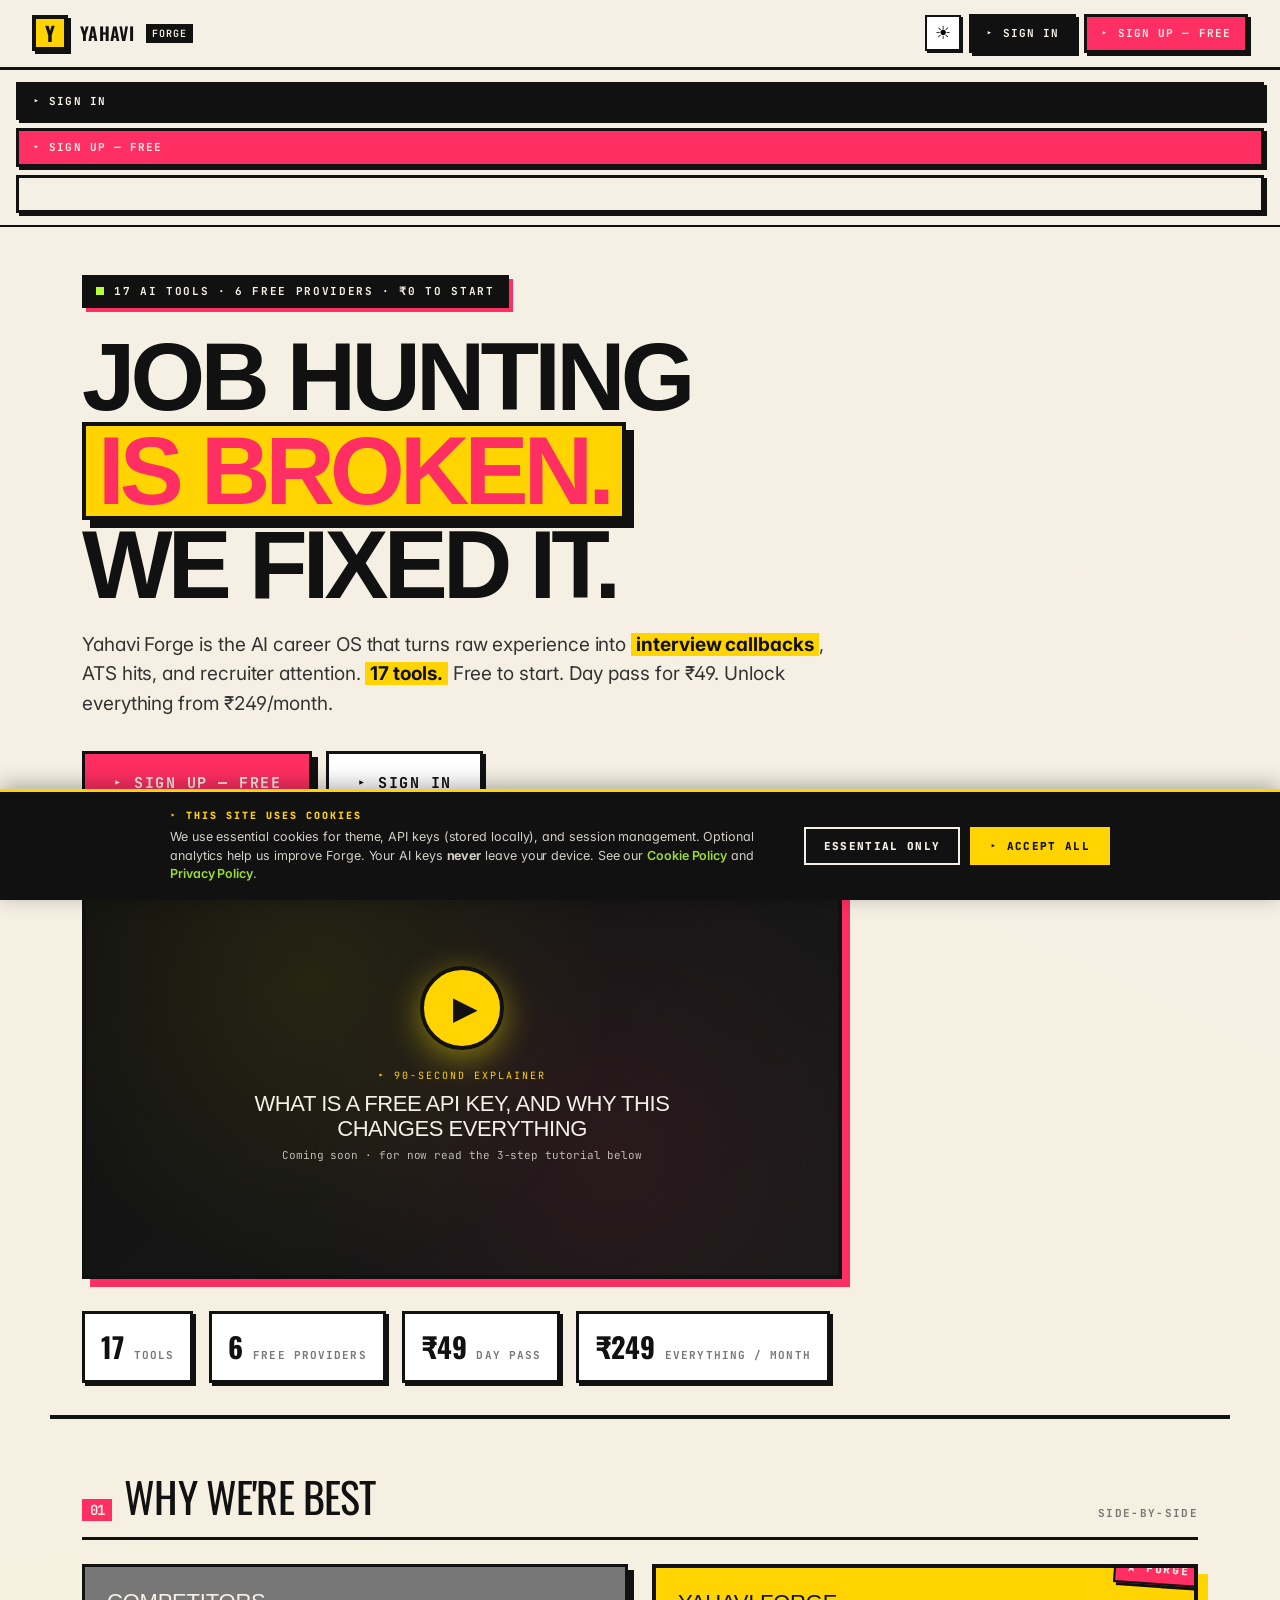
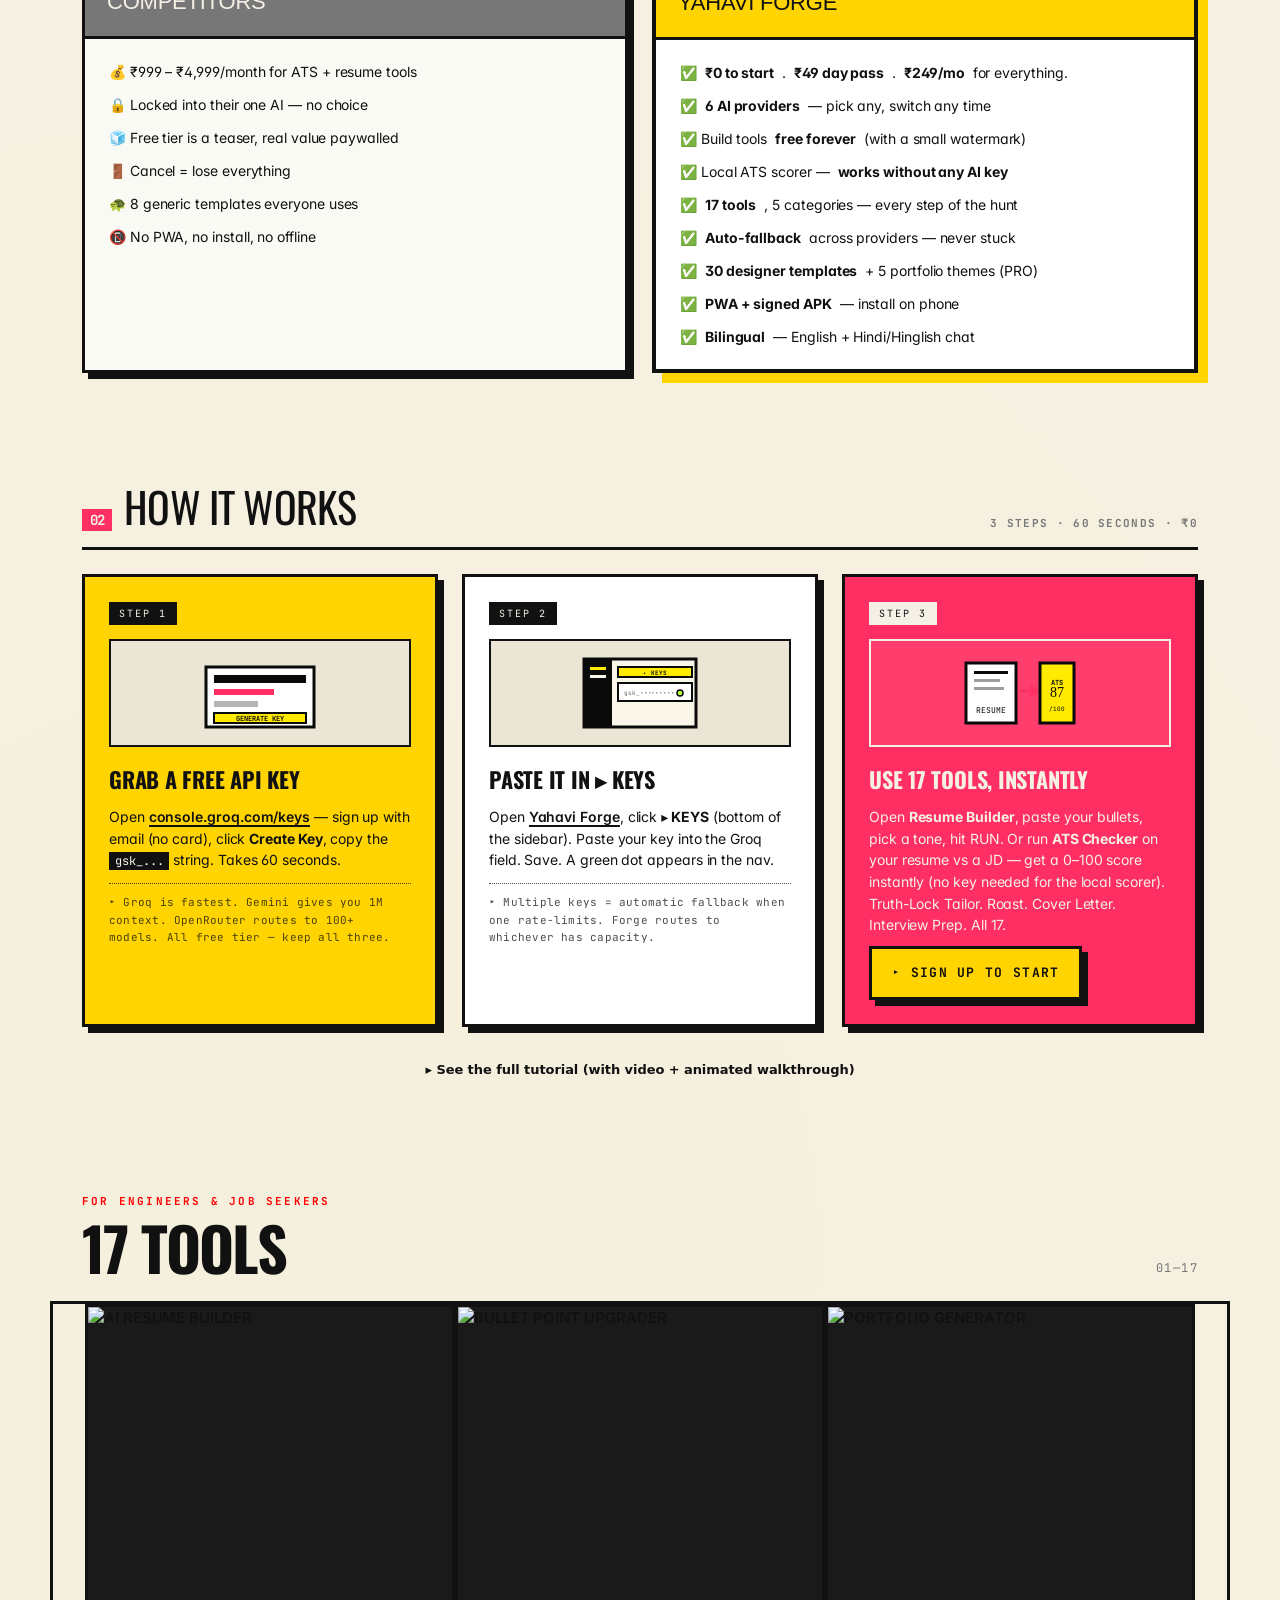
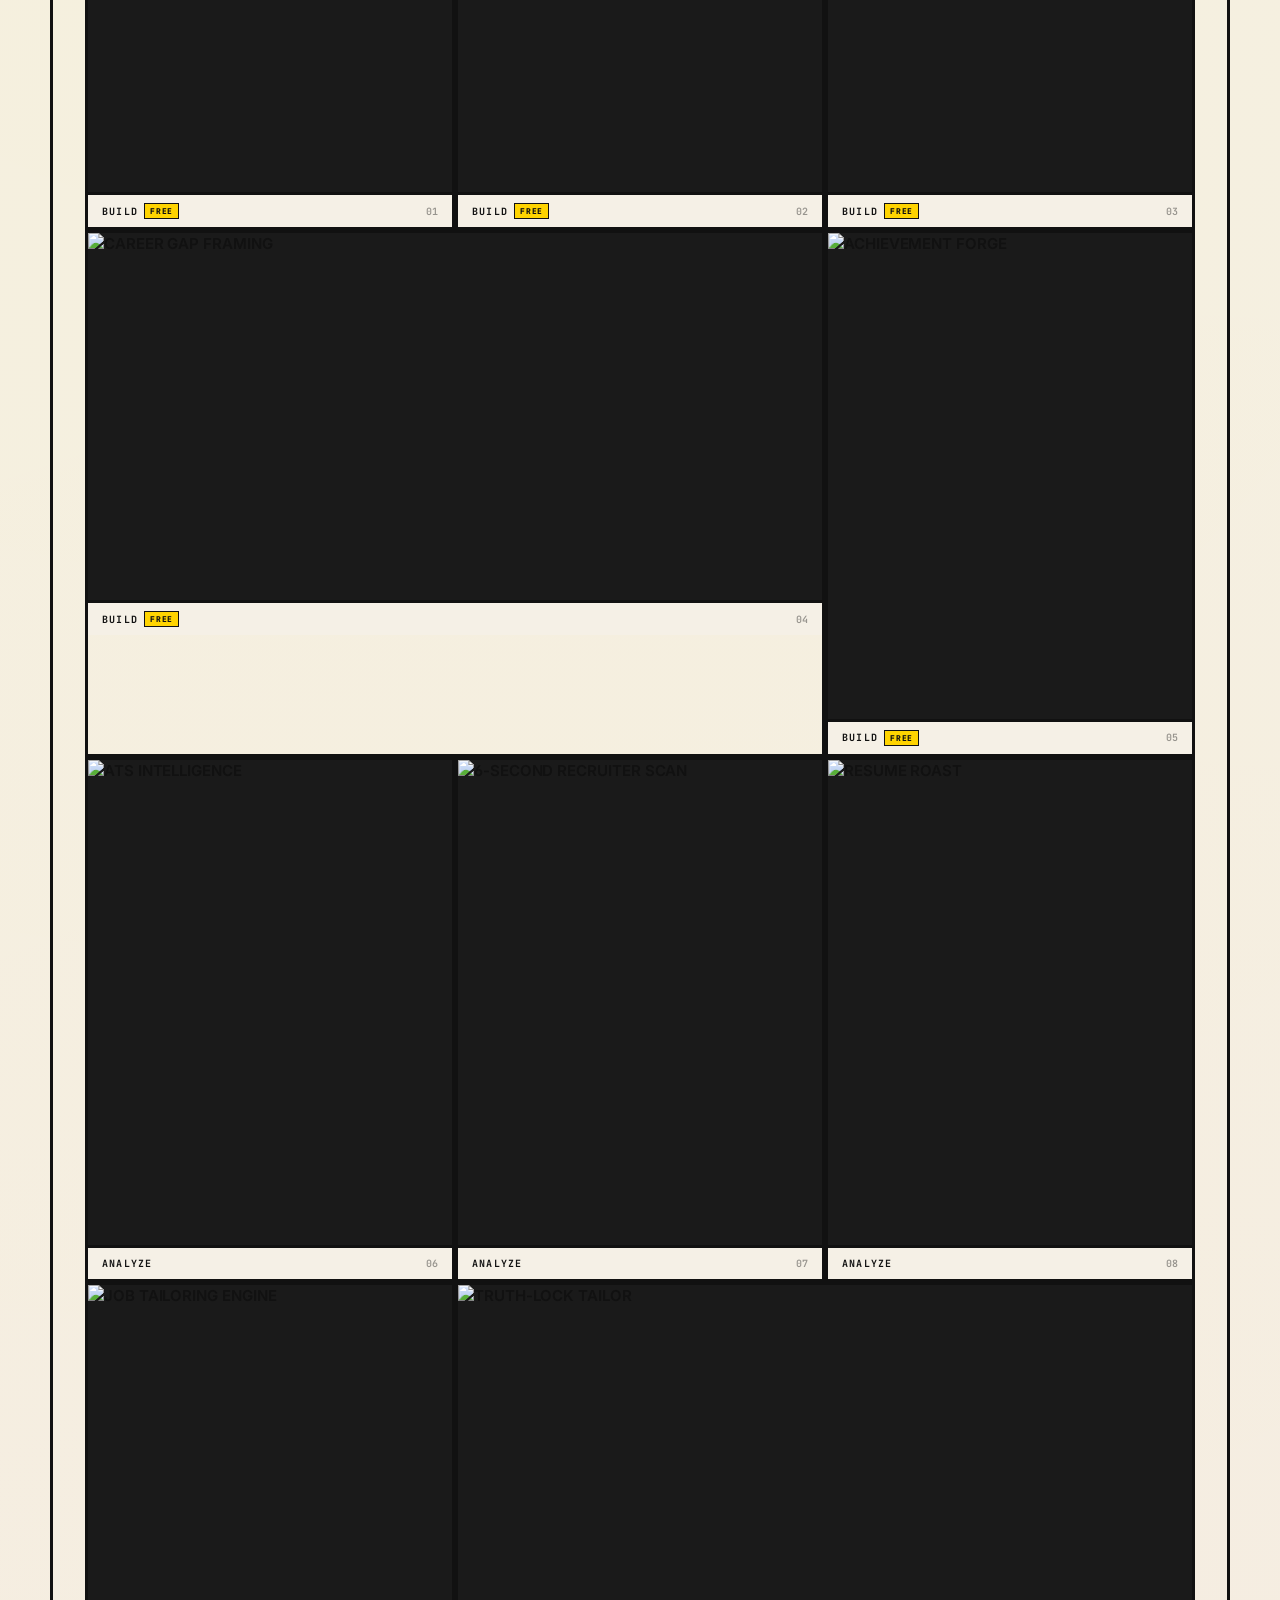
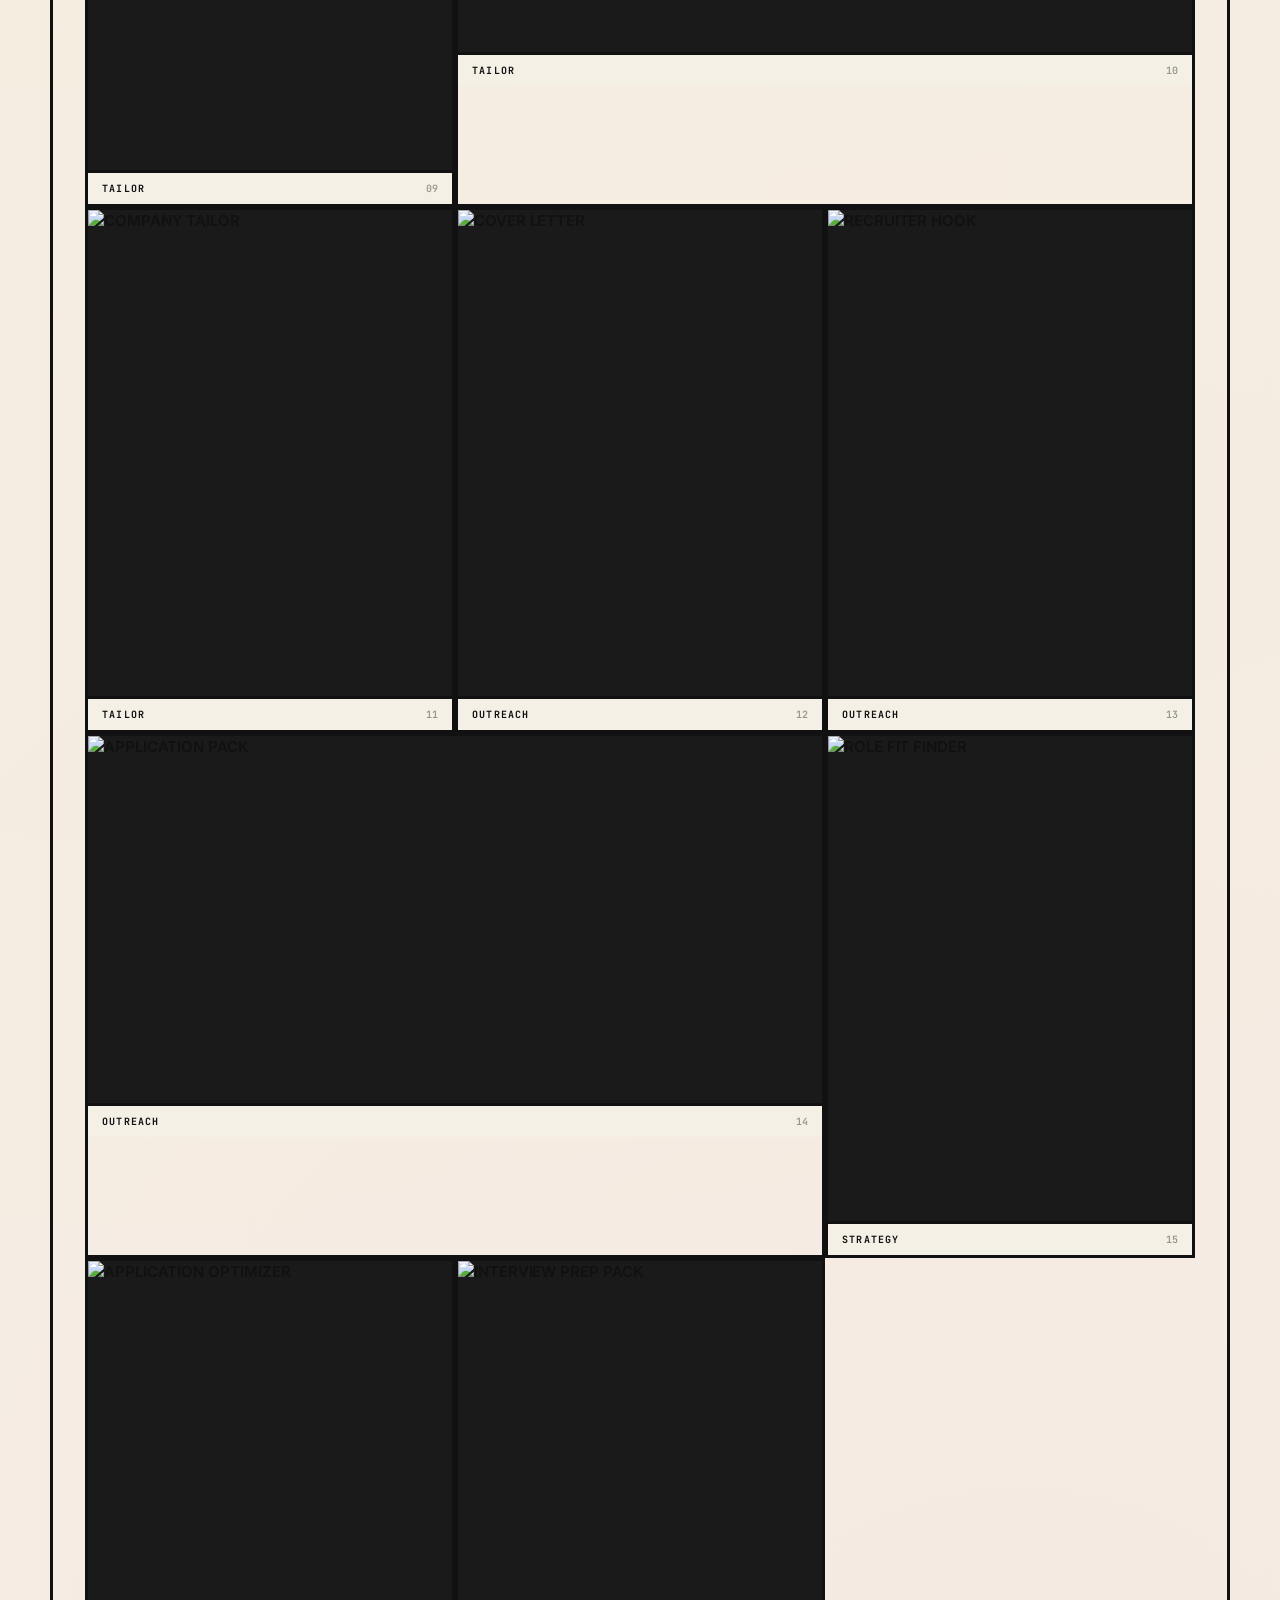
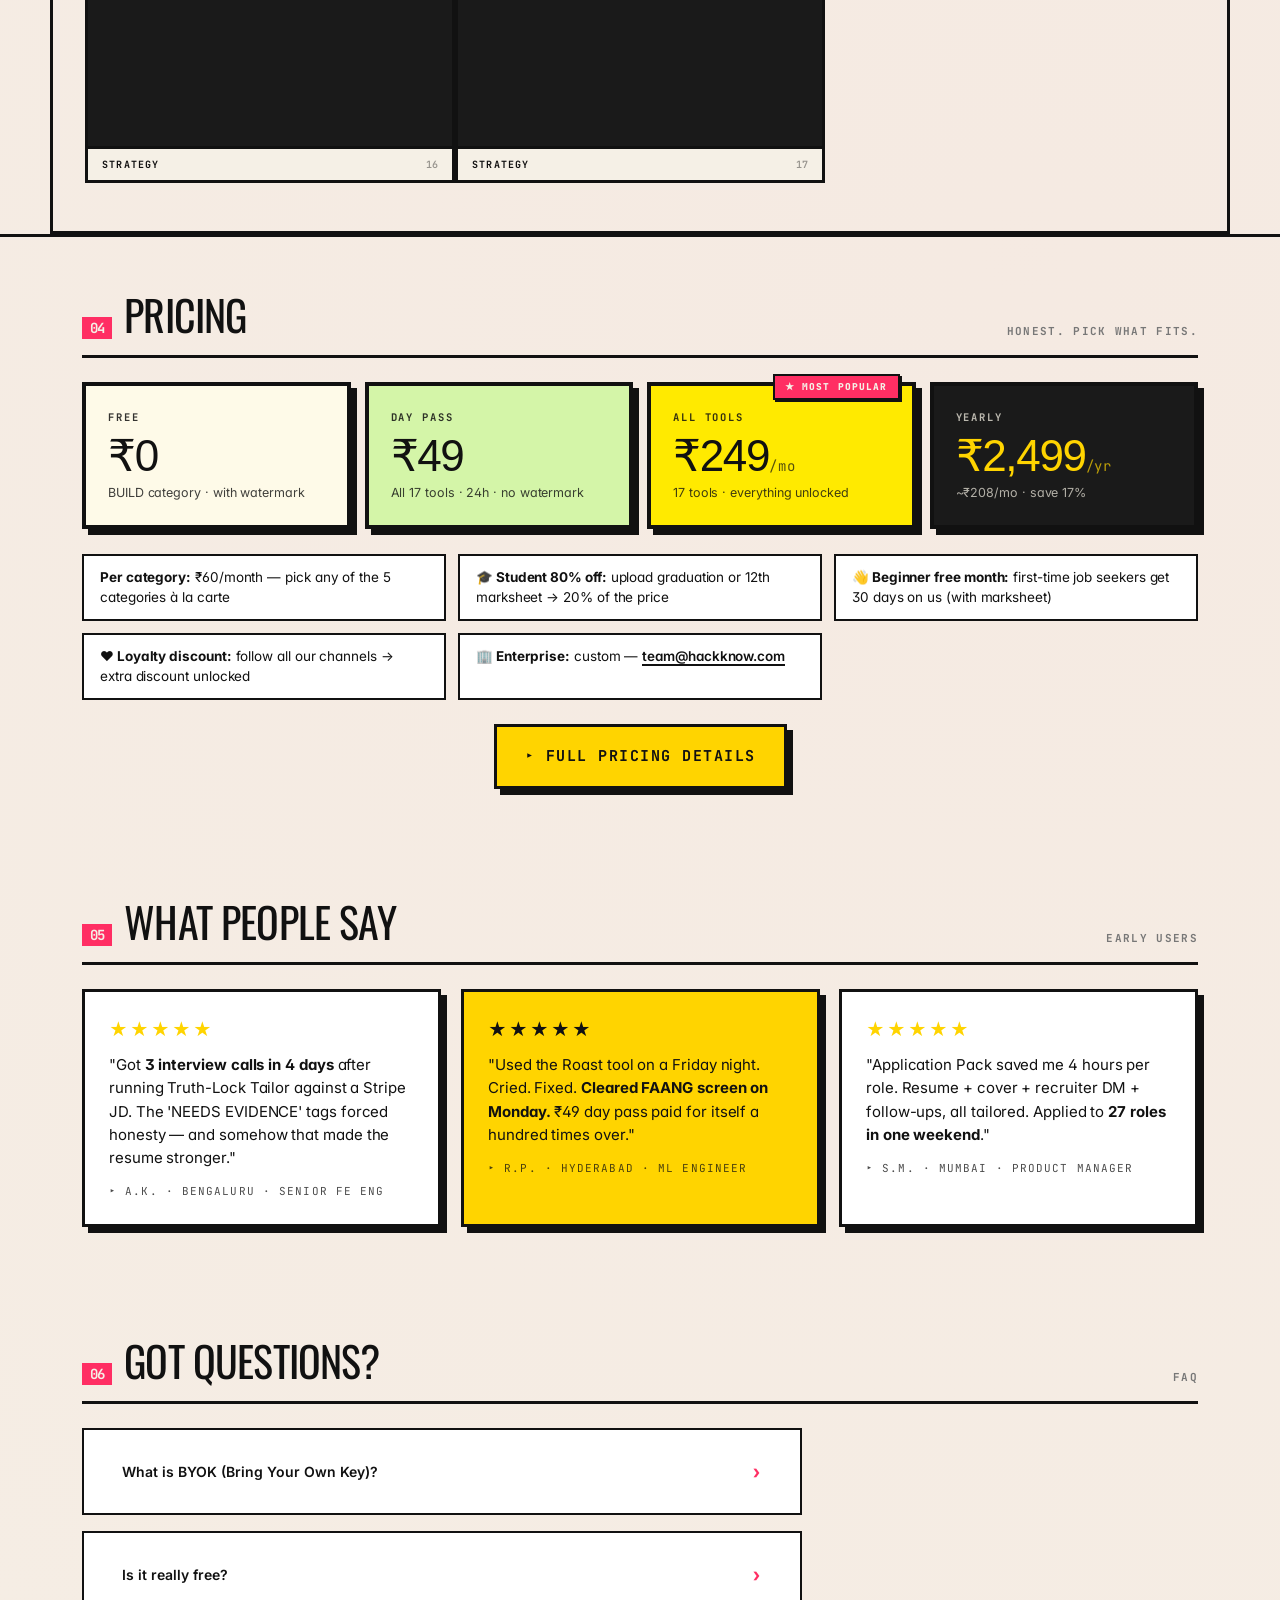
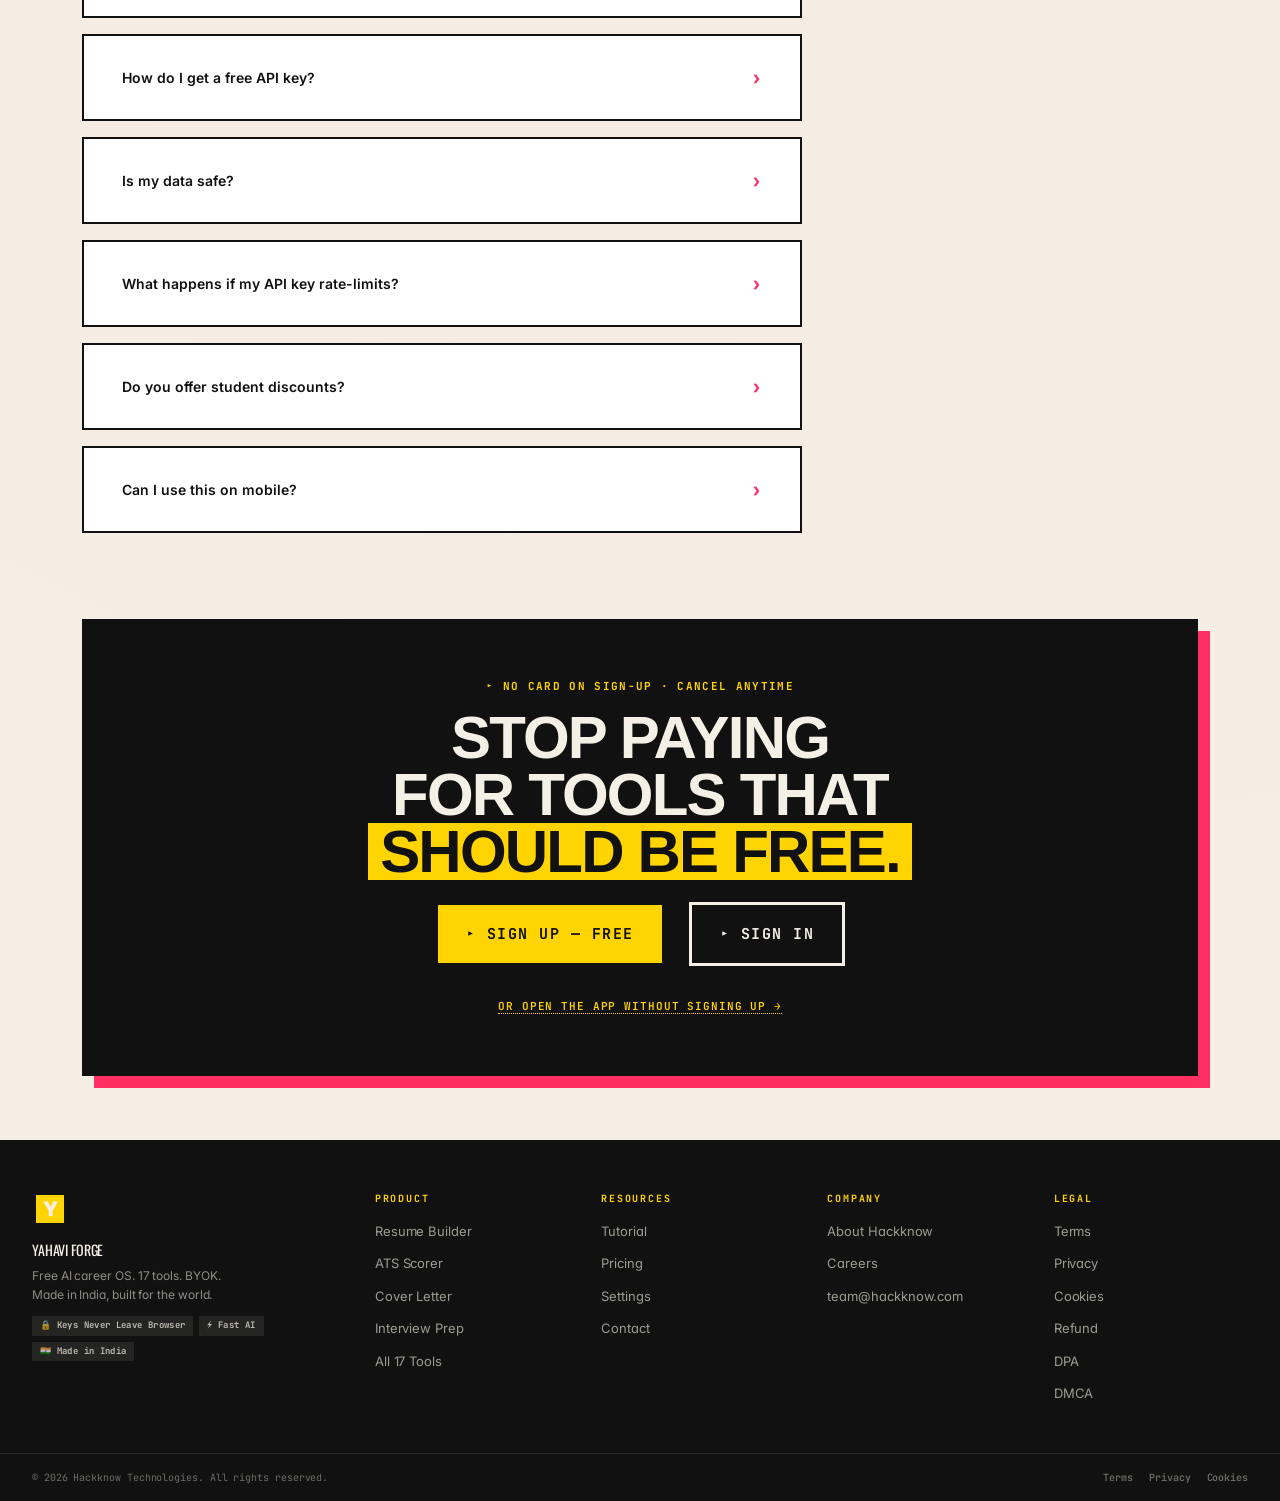
==== commit 0b9a372f: "fix: Tool images local (Cloudflare CDN) + puzzle layout (3-col desktop, 2-col mobile) - Push 17 tool" ====
--- a/index.html
+++ b/index.html
@@ -211,7 +211,7 @@
 </section>
 
 
-<!-- =========== 17 TOOLS PORTFOLIO GRID (ECD style) =========== -->
+<!-- =========== 17 TOOLS PORTFOLIO GRID (ECD / Kimi style) =========== -->
 <section class="tools-portfolio-section" id="tools">
   <div class="tp-header">
     <div>
@@ -221,17 +221,16 @@
     <span class="tp-count">01—17</span>
   </div>
   <div class="tools-portfolio-grid">
-
-    <a class="tp-card" href="/login?next=/app#/builder">
-      <div class="tp-card-img-wrap">
-        <img src="https://pub.hyperagent.com/api/published/pbf01KW5WJ3RH_HT4ER8C7NR3J3Q9M/70ddf4b9-4ad2-4dc2-aab8-487ba8648368.png" alt="AI RESUME BUILDER" class="tp-card-img" loading="lazy"/>
+    <a class="tp-card" href="/login?next=/app">
+      <div class="tp-card-img-wrap">
+        <img src="/images/tools/01.jpg" alt="AI RESUME BUILDER" class="tp-card-img" loading="lazy" width="720" height="720"/>
         <div class="tp-card-overlay"></div>
         <div class="tp-card-info">
           <div>
             <h3 class="tp-card-title">AI RESUME BUILDER</h3>
             <p class="tp-card-client">Turn raw experience into recruiter callbacks</p>
           </div>
-          <svg class="tp-arrow" width="24" height="24" viewBox="0 0 24 24" fill="none" stroke="white" stroke-width="2.5"><line x1="7" y1="17" x2="17" y2="7"/><polyline points="7,7 17,7 17,17"/></svg>
+          <svg class="tp-arrow" width="22" height="22" viewBox="0 0 24 24" fill="none" stroke="white" stroke-width="2.5"><line x1="7" y1="17" x2="17" y2="7"/><polyline points="7,7 17,7 17,17"/></svg>
         </div>
         <div class="tp-card-border"></div>
       </div>
@@ -240,17 +239,16 @@
         <span class="tp-card-num">01</span>
       </div>
     </a>
-
-    <a class="tp-card" href="/login?next=/app#/bullets">
-      <div class="tp-card-img-wrap">
-        <img src="https://pub.hyperagent.com/api/published/pbf01KW5WJ46R_MGBBMEE6G8FXCHS6/6b1e8978-f2f0-4a88-a97d-20dd3bf1c43f.png" alt="BULLET POINT UPGRADER" class="tp-card-img" loading="lazy"/>
+    <a class="tp-card" href="/login?next=/app">
+      <div class="tp-card-img-wrap">
+        <img src="/images/tools/02.jpg" alt="BULLET POINT UPGRADER" class="tp-card-img" loading="lazy" width="720" height="720"/>
         <div class="tp-card-overlay"></div>
         <div class="tp-card-info">
           <div>
             <h3 class="tp-card-title">BULLET POINT UPGRADER</h3>
             <p class="tp-card-client">Weak bullets → powerful impact statements</p>
           </div>
-          <svg class="tp-arrow" width="24" height="24" viewBox="0 0 24 24" fill="none" stroke="white" stroke-width="2.5"><line x1="7" y1="17" x2="17" y2="7"/><polyline points="7,7 17,7 17,17"/></svg>
+          <svg class="tp-arrow" width="22" height="22" viewBox="0 0 24 24" fill="none" stroke="white" stroke-width="2.5"><line x1="7" y1="17" x2="17" y2="7"/><polyline points="7,7 17,7 17,17"/></svg>
         </div>
         <div class="tp-card-border"></div>
       </div>
@@ -259,17 +257,16 @@
         <span class="tp-card-num">02</span>
       </div>
     </a>
-
-    <a class="tp-card" href="/login?next=/app#/portfolio">
-      <div class="tp-card-img-wrap">
-        <img src="https://pub.hyperagent.com/api/published/pbf01KW5WJ4R8_R7GDGDX9Q46EZ7FD/e3d3cd07-3ed4-4375-bffe-b2bdebb130ee.png" alt="PORTFOLIO GENERATOR" class="tp-card-img" loading="lazy"/>
+    <a class="tp-card" href="/login?next=/app">
+      <div class="tp-card-img-wrap">
+        <img src="/images/tools/03.jpg" alt="PORTFOLIO GENERATOR" class="tp-card-img" loading="lazy" width="720" height="720"/>
         <div class="tp-card-overlay"></div>
         <div class="tp-card-info">
           <div>
             <h3 class="tp-card-title">PORTFOLIO GENERATOR</h3>
             <p class="tp-card-client">Build your professional story from experience</p>
           </div>
-          <svg class="tp-arrow" width="24" height="24" viewBox="0 0 24 24" fill="none" stroke="white" stroke-width="2.5"><line x1="7" y1="17" x2="17" y2="7"/><polyline points="7,7 17,7 17,17"/></svg>
+          <svg class="tp-arrow" width="22" height="22" viewBox="0 0 24 24" fill="none" stroke="white" stroke-width="2.5"><line x1="7" y1="17" x2="17" y2="7"/><polyline points="7,7 17,7 17,17"/></svg>
         </div>
         <div class="tp-card-border"></div>
       </div>
@@ -278,17 +275,16 @@
         <span class="tp-card-num">03</span>
       </div>
     </a>
-
-    <a class="tp-card" href="/login?next=/app#/gap">
-      <div class="tp-card-img-wrap">
-        <img src="https://pub.hyperagent.com/api/published/pbf01KW5WJ5AT_FERPGMWAGS38VYST/49623463-201a-4858-940b-7d12f86255f2.png" alt="CAREER GAP FRAMING" class="tp-card-img" loading="lazy"/>
+    <a class="tp-card tp-wide" href="/login?next=/app">
+      <div class="tp-card-img-wrap">
+        <img src="/images/tools/04.jpg" alt="CAREER GAP FRAMING" class="tp-card-img" loading="lazy" width="720" height="720"/>
         <div class="tp-card-overlay"></div>
         <div class="tp-card-info">
           <div>
             <h3 class="tp-card-title">CAREER GAP FRAMING</h3>
             <p class="tp-card-client">Turn career gaps into compelling narratives</p>
           </div>
-          <svg class="tp-arrow" width="24" height="24" viewBox="0 0 24 24" fill="none" stroke="white" stroke-width="2.5"><line x1="7" y1="17" x2="17" y2="7"/><polyline points="7,7 17,7 17,17"/></svg>
+          <svg class="tp-arrow" width="22" height="22" viewBox="0 0 24 24" fill="none" stroke="white" stroke-width="2.5"><line x1="7" y1="17" x2="17" y2="7"/><polyline points="7,7 17,7 17,17"/></svg>
         </div>
         <div class="tp-card-border"></div>
       </div>
@@ -297,17 +293,16 @@
         <span class="tp-card-num">04</span>
       </div>
     </a>
-
-    <a class="tp-card" href="/login?next=/app#/achieve">
-      <div class="tp-card-img-wrap">
-        <img src="https://pub.hyperagent.com/api/published/pbf01KW5WJ656_ZJ7SM3AYVM5M1DJ1/6e1fec14-9f41-46f8-8528-4faf0f3666e4.png" alt="ACHIEVEMENT FORGE" class="tp-card-img" loading="lazy"/>
+    <a class="tp-card" href="/login?next=/app">
+      <div class="tp-card-img-wrap">
+        <img src="/images/tools/05.jpg" alt="ACHIEVEMENT FORGE" class="tp-card-img" loading="lazy" width="720" height="720"/>
         <div class="tp-card-overlay"></div>
         <div class="tp-card-info">
           <div>
             <h3 class="tp-card-title">ACHIEVEMENT FORGE</h3>
             <p class="tp-card-client">Extract and quantify your hidden achievements</p>
           </div>
-          <svg class="tp-arrow" width="24" height="24" viewBox="0 0 24 24" fill="none" stroke="white" stroke-width="2.5"><line x1="7" y1="17" x2="17" y2="7"/><polyline points="7,7 17,7 17,17"/></svg>
+          <svg class="tp-arrow" width="22" height="22" viewBox="0 0 24 24" fill="none" stroke="white" stroke-width="2.5"><line x1="7" y1="17" x2="17" y2="7"/><polyline points="7,7 17,7 17,17"/></svg>
         </div>
         <div class="tp-card-border"></div>
       </div>
@@ -316,17 +311,16 @@
         <span class="tp-card-num">05</span>
       </div>
     </a>
-
-    <a class="tp-card" href="/login?next=/app#/ats">
-      <div class="tp-card-img-wrap">
-        <img src="https://pub.hyperagent.com/api/published/pbf01KW5WJ6KZ_9CARH2QAT6ARBPSS/b35c453b-e572-4496-9608-a05df9a34b43.png" alt="ATS INTELLIGENCE" class="tp-card-img" loading="lazy"/>
+    <a class="tp-card" href="/login?next=/app">
+      <div class="tp-card-img-wrap">
+        <img src="/images/tools/06.jpg" alt="ATS INTELLIGENCE" class="tp-card-img" loading="lazy" width="720" height="720"/>
         <div class="tp-card-overlay"></div>
         <div class="tp-card-info">
           <div>
             <h3 class="tp-card-title">ATS INTELLIGENCE</h3>
             <p class="tp-card-client">Deep ATS scan + keyword gap analysis</p>
           </div>
-          <svg class="tp-arrow" width="24" height="24" viewBox="0 0 24 24" fill="none" stroke="white" stroke-width="2.5"><line x1="7" y1="17" x2="17" y2="7"/><polyline points="7,7 17,7 17,17"/></svg>
+          <svg class="tp-arrow" width="22" height="22" viewBox="0 0 24 24" fill="none" stroke="white" stroke-width="2.5"><line x1="7" y1="17" x2="17" y2="7"/><polyline points="7,7 17,7 17,17"/></svg>
         </div>
         <div class="tp-card-border"></div>
       </div>
@@ -335,17 +329,16 @@
         <span class="tp-card-num">06</span>
       </div>
     </a>
-
-    <a class="tp-card" href="/login?next=/app#/scan">
-      <div class="tp-card-img-wrap">
-        <img src="https://pub.hyperagent.com/api/published/pbf01KW5WJ6Z3_P6D5JBV0Z42V3FRB/c5faaa3f-2830-47af-b14d-fae67a2b4d47.png" alt="6-SECOND RECRUITER SCAN" class="tp-card-img" loading="lazy"/>
+    <a class="tp-card" href="/login?next=/app">
+      <div class="tp-card-img-wrap">
+        <img src="/images/tools/07.jpg" alt="6-SECOND RECRUITER SCAN" class="tp-card-img" loading="lazy" width="720" height="720"/>
         <div class="tp-card-overlay"></div>
         <div class="tp-card-info">
           <div>
             <h3 class="tp-card-title">6-SECOND RECRUITER SCAN</h3>
             <p class="tp-card-client">See your resume through recruiter eyes</p>
           </div>
-          <svg class="tp-arrow" width="24" height="24" viewBox="0 0 24 24" fill="none" stroke="white" stroke-width="2.5"><line x1="7" y1="17" x2="17" y2="7"/><polyline points="7,7 17,7 17,17"/></svg>
+          <svg class="tp-arrow" width="22" height="22" viewBox="0 0 24 24" fill="none" stroke="white" stroke-width="2.5"><line x1="7" y1="17" x2="17" y2="7"/><polyline points="7,7 17,7 17,17"/></svg>
         </div>
         <div class="tp-card-border"></div>
       </div>
@@ -354,17 +347,16 @@
         <span class="tp-card-num">07</span>
       </div>
     </a>
-
-    <a class="tp-card" href="/login?next=/app#/roast">
-      <div class="tp-card-img-wrap">
-        <img src="https://pub.hyperagent.com/api/published/pbf01KW5WJ7BB_M5PP5WY4Y9315KKC/1273a6fd-4e0a-43c8-b666-08b1c37657c7.png" alt="RESUME ROAST" class="tp-card-img" loading="lazy"/>
+    <a class="tp-card" href="/login?next=/app">
+      <div class="tp-card-img-wrap">
+        <img src="/images/tools/08.jpg" alt="RESUME ROAST" class="tp-card-img" loading="lazy" width="720" height="720"/>
         <div class="tp-card-overlay"></div>
         <div class="tp-card-info">
           <div>
             <h3 class="tp-card-title">RESUME ROAST</h3>
             <p class="tp-card-client">Brutal feedback from 4 reviewer personas</p>
           </div>
-          <svg class="tp-arrow" width="24" height="24" viewBox="0 0 24 24" fill="none" stroke="white" stroke-width="2.5"><line x1="7" y1="17" x2="17" y2="7"/><polyline points="7,7 17,7 17,17"/></svg>
+          <svg class="tp-arrow" width="22" height="22" viewBox="0 0 24 24" fill="none" stroke="white" stroke-width="2.5"><line x1="7" y1="17" x2="17" y2="7"/><polyline points="7,7 17,7 17,17"/></svg>
         </div>
         <div class="tp-card-border"></div>
       </div>
@@ -373,17 +365,16 @@
         <span class="tp-card-num">08</span>
       </div>
     </a>
-
-    <a class="tp-card" href="/login?next=/app#/tailor">
-      <div class="tp-card-img-wrap">
-        <img src="https://pub.hyperagent.com/api/published/pbf01KW5WJ7RX_1PCRGNM14TAGNNB1/c8186630-c7f5-4162-bced-9102ff2cb84a.png" alt="JOB TAILORING ENGINE" class="tp-card-img" loading="lazy"/>
+    <a class="tp-card" href="/login?next=/app">
+      <div class="tp-card-img-wrap">
+        <img src="/images/tools/09.jpg" alt="JOB TAILORING ENGINE" class="tp-card-img" loading="lazy" width="720" height="720"/>
         <div class="tp-card-overlay"></div>
         <div class="tp-card-info">
           <div>
             <h3 class="tp-card-title">JOB TAILORING ENGINE</h3>
             <p class="tp-card-client">Rewrite your resume for any JD — precisely</p>
           </div>
-          <svg class="tp-arrow" width="24" height="24" viewBox="0 0 24 24" fill="none" stroke="white" stroke-width="2.5"><line x1="7" y1="17" x2="17" y2="7"/><polyline points="7,7 17,7 17,17"/></svg>
+          <svg class="tp-arrow" width="22" height="22" viewBox="0 0 24 24" fill="none" stroke="white" stroke-width="2.5"><line x1="7" y1="17" x2="17" y2="7"/><polyline points="7,7 17,7 17,17"/></svg>
         </div>
         <div class="tp-card-border"></div>
       </div>
@@ -392,17 +383,16 @@
         <span class="tp-card-num">09</span>
       </div>
     </a>
-
-    <a class="tp-card" href="/login?next=/app#/truthlock">
-      <div class="tp-card-img-wrap">
-        <img src="https://pub.hyperagent.com/api/published/pbf01KW5WJ859_MF2B9PXK0MQHDGVP/70c4b384-6bb8-4f0b-92da-9222414f8b12.png" alt="TRUTH-LOCK TAILOR" class="tp-card-img" loading="lazy"/>
+    <a class="tp-card tp-wide" href="/login?next=/app">
+      <div class="tp-card-img-wrap">
+        <img src="/images/tools/10.jpg" alt="TRUTH-LOCK TAILOR" class="tp-card-img" loading="lazy" width="720" height="720"/>
         <div class="tp-card-overlay"></div>
         <div class="tp-card-info">
           <div>
             <h3 class="tp-card-title">TRUTH-LOCK TAILOR</h3>
             <p class="tp-card-client">Honest tailoring with NEEDS EVIDENCE flags</p>
           </div>
-          <svg class="tp-arrow" width="24" height="24" viewBox="0 0 24 24" fill="none" stroke="white" stroke-width="2.5"><line x1="7" y1="17" x2="17" y2="7"/><polyline points="7,7 17,7 17,17"/></svg>
+          <svg class="tp-arrow" width="22" height="22" viewBox="0 0 24 24" fill="none" stroke="white" stroke-width="2.5"><line x1="7" y1="17" x2="17" y2="7"/><polyline points="7,7 17,7 17,17"/></svg>
         </div>
         <div class="tp-card-border"></div>
       </div>
@@ -411,17 +401,16 @@
         <span class="tp-card-num">10</span>
       </div>
     </a>
-
-    <a class="tp-card" href="/login?next=/app#/company">
-      <div class="tp-card-img-wrap">
-        <img src="https://pub.hyperagent.com/api/published/pbf01KW5WJ8NB_0TS9VDERV5PPXV7Y/8575d785-7284-4020-a0d9-fe8afc90a24b.png" alt="COMPANY TAILOR" class="tp-card-img" loading="lazy"/>
+    <a class="tp-card" href="/login?next=/app">
+      <div class="tp-card-img-wrap">
+        <img src="/images/tools/11.jpg" alt="COMPANY TAILOR" class="tp-card-img" loading="lazy" width="720" height="720"/>
         <div class="tp-card-overlay"></div>
         <div class="tp-card-info">
           <div>
             <h3 class="tp-card-title">COMPANY TAILOR</h3>
             <p class="tp-card-client">Rewrite your story for a specific company culture</p>
           </div>
-          <svg class="tp-arrow" width="24" height="24" viewBox="0 0 24 24" fill="none" stroke="white" stroke-width="2.5"><line x1="7" y1="17" x2="17" y2="7"/><polyline points="7,7 17,7 17,17"/></svg>
+          <svg class="tp-arrow" width="22" height="22" viewBox="0 0 24 24" fill="none" stroke="white" stroke-width="2.5"><line x1="7" y1="17" x2="17" y2="7"/><polyline points="7,7 17,7 17,17"/></svg>
         </div>
         <div class="tp-card-border"></div>
       </div>
@@ -430,17 +419,16 @@
         <span class="tp-card-num">11</span>
       </div>
     </a>
-
-    <a class="tp-card" href="/login?next=/app#/cover">
-      <div class="tp-card-img-wrap">
-        <img src="https://pub.hyperagent.com/api/published/pbf01KW5WJ909_3MZC3EBBTBC1ZQ90/31387d0f-ce7b-4008-b71a-4c967d56cbd1.png" alt="COVER LETTER" class="tp-card-img" loading="lazy"/>
+    <a class="tp-card" href="/login?next=/app">
+      <div class="tp-card-img-wrap">
+        <img src="/images/tools/12.jpg" alt="COVER LETTER" class="tp-card-img" loading="lazy" width="720" height="720"/>
         <div class="tp-card-overlay"></div>
         <div class="tp-card-info">
           <div>
             <h3 class="tp-card-title">COVER LETTER</h3>
             <p class="tp-card-client">Compelling letters that actually get read</p>
           </div>
-          <svg class="tp-arrow" width="24" height="24" viewBox="0 0 24 24" fill="none" stroke="white" stroke-width="2.5"><line x1="7" y1="17" x2="17" y2="7"/><polyline points="7,7 17,7 17,17"/></svg>
+          <svg class="tp-arrow" width="22" height="22" viewBox="0 0 24 24" fill="none" stroke="white" stroke-width="2.5"><line x1="7" y1="17" x2="17" y2="7"/><polyline points="7,7 17,7 17,17"/></svg>
         </div>
         <div class="tp-card-border"></div>
       </div>
@@ -449,17 +437,16 @@
         <span class="tp-card-num">12</span>
       </div>
     </a>
-
-    <a class="tp-card" href="/login?next=/app#/hook">
-      <div class="tp-card-img-wrap">
-        <img src="https://pub.hyperagent.com/api/published/pbf01KW5WJ9DR_92MA45AB70YP3ST1/22e72347-b229-4776-88f5-eadfc05fd3b3.png" alt="RECRUITER HOOK" class="tp-card-img" loading="lazy"/>
+    <a class="tp-card" href="/login?next=/app">
+      <div class="tp-card-img-wrap">
+        <img src="/images/tools/13.jpg" alt="RECRUITER HOOK" class="tp-card-img" loading="lazy" width="720" height="720"/>
         <div class="tp-card-overlay"></div>
         <div class="tp-card-info">
           <div>
             <h3 class="tp-card-title">RECRUITER HOOK</h3>
             <p class="tp-card-client">LinkedIn DMs and emails that get replies</p>
           </div>
-          <svg class="tp-arrow" width="24" height="24" viewBox="0 0 24 24" fill="none" stroke="white" stroke-width="2.5"><line x1="7" y1="17" x2="17" y2="7"/><polyline points="7,7 17,7 17,17"/></svg>
+          <svg class="tp-arrow" width="22" height="22" viewBox="0 0 24 24" fill="none" stroke="white" stroke-width="2.5"><line x1="7" y1="17" x2="17" y2="7"/><polyline points="7,7 17,7 17,17"/></svg>
         </div>
         <div class="tp-card-border"></div>
       </div>
@@ -468,17 +455,16 @@
         <span class="tp-card-num">13</span>
       </div>
     </a>
-
-    <a class="tp-card" href="/login?next=/app#/apppack">
-      <div class="tp-card-img-wrap">
-        <img src="https://pub.hyperagent.com/api/published/pbf01KW5WJ9RJ_02F46XRCZV16YG23/4654edbe-ffc6-4121-8227-f2cbbe169bc7.png" alt="APPLICATION PACK" class="tp-card-img" loading="lazy"/>
+    <a class="tp-card tp-wide" href="/login?next=/app">
+      <div class="tp-card-img-wrap">
+        <img src="/images/tools/14.jpg" alt="APPLICATION PACK" class="tp-card-img" loading="lazy" width="720" height="720"/>
         <div class="tp-card-overlay"></div>
         <div class="tp-card-info">
           <div>
             <h3 class="tp-card-title">APPLICATION PACK</h3>
             <p class="tp-card-client">Full kit: resume + cover + DM + follow-up</p>
           </div>
-          <svg class="tp-arrow" width="24" height="24" viewBox="0 0 24 24" fill="none" stroke="white" stroke-width="2.5"><line x1="7" y1="17" x2="17" y2="7"/><polyline points="7,7 17,7 17,17"/></svg>
+          <svg class="tp-arrow" width="22" height="22" viewBox="0 0 24 24" fill="none" stroke="white" stroke-width="2.5"><line x1="7" y1="17" x2="17" y2="7"/><polyline points="7,7 17,7 17,17"/></svg>
         </div>
         <div class="tp-card-border"></div>
       </div>
@@ -487,17 +473,16 @@
         <span class="tp-card-num">14</span>
       </div>
     </a>
-
-    <a class="tp-card" href="/login?next=/app#/rolefit">
-      <div class="tp-card-img-wrap">
-        <img src="https://pub.hyperagent.com/api/published/pbf01KW5WJA5A_934T5C2695X56JTC/72c1e76e-2c8e-4ee0-b334-308db9d33b31.png" alt="ROLE FIT FINDER" class="tp-card-img" loading="lazy"/>
+    <a class="tp-card" href="/login?next=/app">
+      <div class="tp-card-img-wrap">
+        <img src="/images/tools/15.jpg" alt="ROLE FIT FINDER" class="tp-card-img" loading="lazy" width="720" height="720"/>
         <div class="tp-card-overlay"></div>
         <div class="tp-card-info">
           <div>
             <h3 class="tp-card-title">ROLE FIT FINDER</h3>
             <p class="tp-card-client">Find roles that match your actual skills</p>
           </div>
-          <svg class="tp-arrow" width="24" height="24" viewBox="0 0 24 24" fill="none" stroke="white" stroke-width="2.5"><line x1="7" y1="17" x2="17" y2="7"/><polyline points="7,7 17,7 17,17"/></svg>
+          <svg class="tp-arrow" width="22" height="22" viewBox="0 0 24 24" fill="none" stroke="white" stroke-width="2.5"><line x1="7" y1="17" x2="17" y2="7"/><polyline points="7,7 17,7 17,17"/></svg>
         </div>
         <div class="tp-card-border"></div>
       </div>
@@ -506,17 +491,16 @@
         <span class="tp-card-num">15</span>
       </div>
     </a>
-
-    <a class="tp-card" href="/login?next=/app#/optimize">
-      <div class="tp-card-img-wrap">
-        <img src="https://pub.hyperagent.com/api/published/pbf01KW5WJAKN_G9EJ8R0DZ9WC97DW/c2e7c925-a79f-4547-a986-0356284af675.png" alt="APPLICATION OPTIMIZER" class="tp-card-img" loading="lazy"/>
+    <a class="tp-card" href="/login?next=/app">
+      <div class="tp-card-img-wrap">
+        <img src="/images/tools/16.jpg" alt="APPLICATION OPTIMIZER" class="tp-card-img" loading="lazy" width="720" height="720"/>
         <div class="tp-card-overlay"></div>
         <div class="tp-card-info">
           <div>
             <h3 class="tp-card-title">APPLICATION OPTIMIZER</h3>
             <p class="tp-card-client">Score and fix your full application package</p>
           </div>
-          <svg class="tp-arrow" width="24" height="24" viewBox="0 0 24 24" fill="none" stroke="white" stroke-width="2.5"><line x1="7" y1="17" x2="17" y2="7"/><polyline points="7,7 17,7 17,17"/></svg>
+          <svg class="tp-arrow" width="22" height="22" viewBox="0 0 24 24" fill="none" stroke="white" stroke-width="2.5"><line x1="7" y1="17" x2="17" y2="7"/><polyline points="7,7 17,7 17,17"/></svg>
         </div>
         <div class="tp-card-border"></div>
       </div>
@@ -525,17 +509,16 @@
         <span class="tp-card-num">16</span>
       </div>
     </a>
-
-    <a class="tp-card" href="/login?next=/app#/interview">
-      <div class="tp-card-img-wrap">
-        <img src="https://pub.hyperagent.com/api/published/pbf01KW5WJB0C_PQS0B7KDDPWCD9TB/f09d6d1b-ead3-40c3-8dd1-c8563ab09337.png" alt="INTERVIEW PREP PACK" class="tp-card-img" loading="lazy"/>
+    <a class="tp-card" href="/login?next=/app">
+      <div class="tp-card-img-wrap">
+        <img src="/images/tools/17.jpg" alt="INTERVIEW PREP PACK" class="tp-card-img" loading="lazy" width="720" height="720"/>
         <div class="tp-card-overlay"></div>
         <div class="tp-card-info">
           <div>
             <h3 class="tp-card-title">INTERVIEW PREP PACK</h3>
             <p class="tp-card-client">Role-specific questions, answers & strategy</p>
           </div>
-          <svg class="tp-arrow" width="24" height="24" viewBox="0 0 24 24" fill="none" stroke="white" stroke-width="2.5"><line x1="7" y1="17" x2="17" y2="7"/><polyline points="7,7 17,7 17,17"/></svg>
+          <svg class="tp-arrow" width="22" height="22" viewBox="0 0 24 24" fill="none" stroke="white" stroke-width="2.5"><line x1="7" y1="17" x2="17" y2="7"/><polyline points="7,7 17,7 17,17"/></svg>
         </div>
         <div class="tp-card-border"></div>
       </div>
--- a/landing.css
+++ b/landing.css
@@ -896,9 +896,10 @@
 @media (max-width: 1024px) { .land-footer-inner { grid-template-columns: 1fr 1fr 1fr; } .land-footer-brand { grid-column: 1/-1; } }
 @media (max-width: 640px) { .land-footer-inner { grid-template-columns: 1fr 1fr; padding: 32px 16px; } .land-footer-bottom { padding: 14px 16px; flex-direction: column; align-items: flex-start; } }
 
+
 /* ================================================================
-   17 TOOLS PORTFOLIO GRID — ECD Swiss Style + Red Hover Animation
-   Copied exactly from kimi.pro Portfolio.tsx
+   17 TOOLS PORTFOLIO GRID — ECD / Kimi Style
+   3-col desktop (puzzle: tall + wide), 2-col mobile
 ================================================================ */
 
 .tools-portfolio-section {
@@ -934,27 +935,27 @@
   color: var(--ink);
   border: none;
   margin: 0;
+  background: none;
 }
 .tp-count {
   font-family: var(--font-mono);
   font-size: 12px;
   letter-spacing: 0.12em;
   text-transform: uppercase;
-  color: var(--ink);
-}
-
-/* Grid */
+  color: var(--ink-faint);
+}
+
+/* ── Grid — Desktop: 3 cols, Mobile: 2 cols ─────────────── */
 .tools-portfolio-grid {
   max-width: 1180px;
   margin: 0 auto;
-  padding: 0 32px;
+  padding: 0 32px 48px;
   display: grid;
-  grid-template-columns: 1fr 1fr;
-  gap: 0;
+  grid-template-columns: repeat(3, 1fr);
   border: 3px solid var(--ink);
 }
 
-/* Card */
+/* ── Cards ──────────────────────────────────────────────── */
 .tp-card {
   position: relative;
   border: 3px solid var(--ink);
@@ -965,11 +966,19 @@
   color: var(--ink);
 }
 
-/* Image wrapper — 1:1 square ratio */
+/* Wide card: spans 2 cols on desktop, landscape ratio */
+.tp-card.tp-wide {
+  grid-column: span 2;
+}
+.tp-card.tp-wide .tp-card-img-wrap {
+  aspect-ratio: 2 / 1;
+}
+
+/* Tall card: standard portrait ratio */
 .tp-card-img-wrap {
   position: relative;
   overflow: hidden;
-  aspect-ratio: 1 / 1;
+  aspect-ratio: 3 / 4;
 }
 
 /* Image: scale + grayscale on hover */
@@ -979,13 +988,14 @@
   object-fit: cover;
   display: block;
   transition: transform 0.5s ease, filter 0.5s ease;
+  background: #1a1a1a;
 }
 .tp-card:hover .tp-card-img {
   transform: scale(1.05);
   filter: grayscale(100%);
 }
 
-/* Red overlay — #FF0004 at 90% opacity */
+/* Red overlay — exact #FF0004 at 90% (from Kimi Portfolio.tsx) */
 .tp-card-overlay {
   position: absolute;
   inset: 0;
@@ -994,9 +1004,7 @@
   transition: opacity 0.3s ease;
   pointer-events: none;
 }
-.tp-card:hover .tp-card-overlay {
-  opacity: 1;
-}
+.tp-card:hover .tp-card-overlay { opacity: 1; }
 
 /* Info slides up from bottom */
 .tp-card-info {
@@ -1017,16 +1025,20 @@
   opacity: 1;
   transform: translateY(0);
 }
+
 .tp-card-title {
   font-family: var(--font-display);
-  font-size: clamp(14px, 2.2vw, 22px);
+  font-size: clamp(13px, 1.8vw, 20px);
   font-weight: 700;
   text-transform: uppercase;
   color: #fff;
   line-height: 1.1;
   margin: 0 0 4px;
+  background: none;
   border: none;
 }
+.tp-card.tp-wide .tp-card-title { font-size: clamp(16px, 2.4vw, 26px); }
+
 .tp-card-client {
   font-family: var(--font-mono);
   font-size: 10px;
@@ -1035,10 +1047,7 @@
   letter-spacing: 0.1em;
   margin: 0;
 }
-.tp-arrow {
-  flex-shrink: 0;
-  margin-left: 12px;
-}
+.tp-arrow { flex-shrink: 0; margin-left: 12px; }
 
 /* Bold red inner border on hover */
 .tp-card-border {
@@ -1049,11 +1058,9 @@
   pointer-events: none;
   transition: opacity 0.3s ease;
 }
-.tp-card:hover .tp-card-border {
-  opacity: 1;
-}
-
-/* Label bar at bottom */
+.tp-card:hover .tp-card-border { opacity: 1; }
+
+/* Label bar */
 .tp-card-bar {
   border-top: 3px solid var(--ink);
   background: var(--paper);
@@ -1075,7 +1082,7 @@
 .tp-card-num {
   font-family: var(--font-mono);
   font-size: 10px;
-  color: rgba(10,10,10,0.45);
+  color: rgba(10,10,10,0.4);
 }
 .tp-free-badge {
   background: var(--yellow);
@@ -1087,8 +1094,8 @@
   letter-spacing: 0.1em;
 }
 
-/* ─── MOBILE RESPONSIVE ──────────────────────────────── */
-@media (max-width: 640px) {
+/* ── MOBILE: 2 columns, wide = full width ───────────────── */
+@media (max-width: 767px) {
   .tp-header {
     padding: 32px 16px 16px;
     flex-direction: column;
@@ -1096,13 +1103,21 @@
     align-items: flex-start;
   }
   .tp-count { display: none; }
+
   .tools-portfolio-grid {
-    padding: 0 16px;
-    grid-template-columns: 1fr;
+    padding: 0 0 32px;
+    grid-template-columns: repeat(2, 1fr);
   }
-  .tp-card-title { font-size: 15px; }
-}
-@media (min-width: 641px) and (max-width: 900px) {
-  .tp-header { padding: 40px 24px 20px; }
-  .tools-portfolio-grid { padding: 0 24px; }
-}
+
+  .tp-card.tp-wide {
+    grid-column: span 2;  /* full-width on mobile */
+  }
+  .tp-card.tp-wide .tp-card-img-wrap {
+    aspect-ratio: 16 / 9;  /* wider on mobile */
+  }
+  .tp-card-img-wrap {
+    aspect-ratio: 1 / 1;  /* square on mobile (saves height) */
+  }
+  .tp-card-title { font-size: 12px; }
+  .tp-card-client { display: none; }
+}
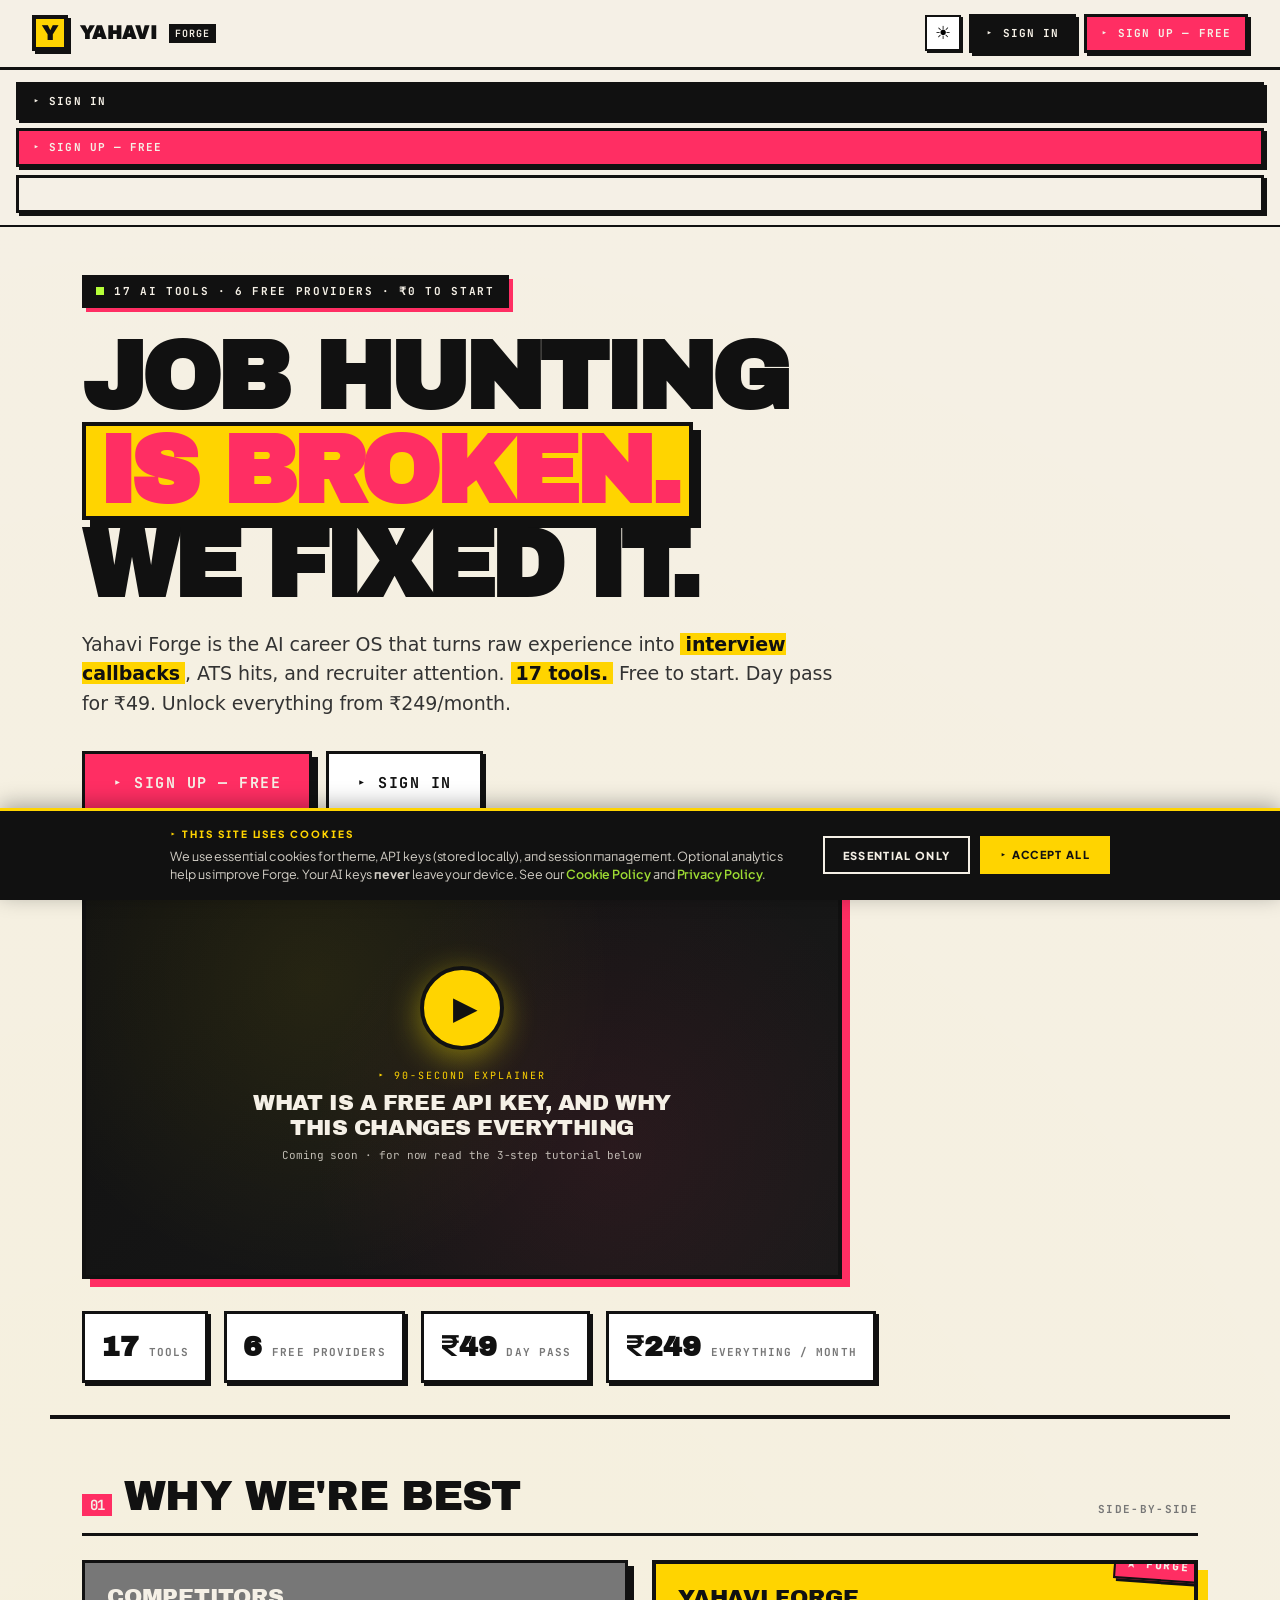
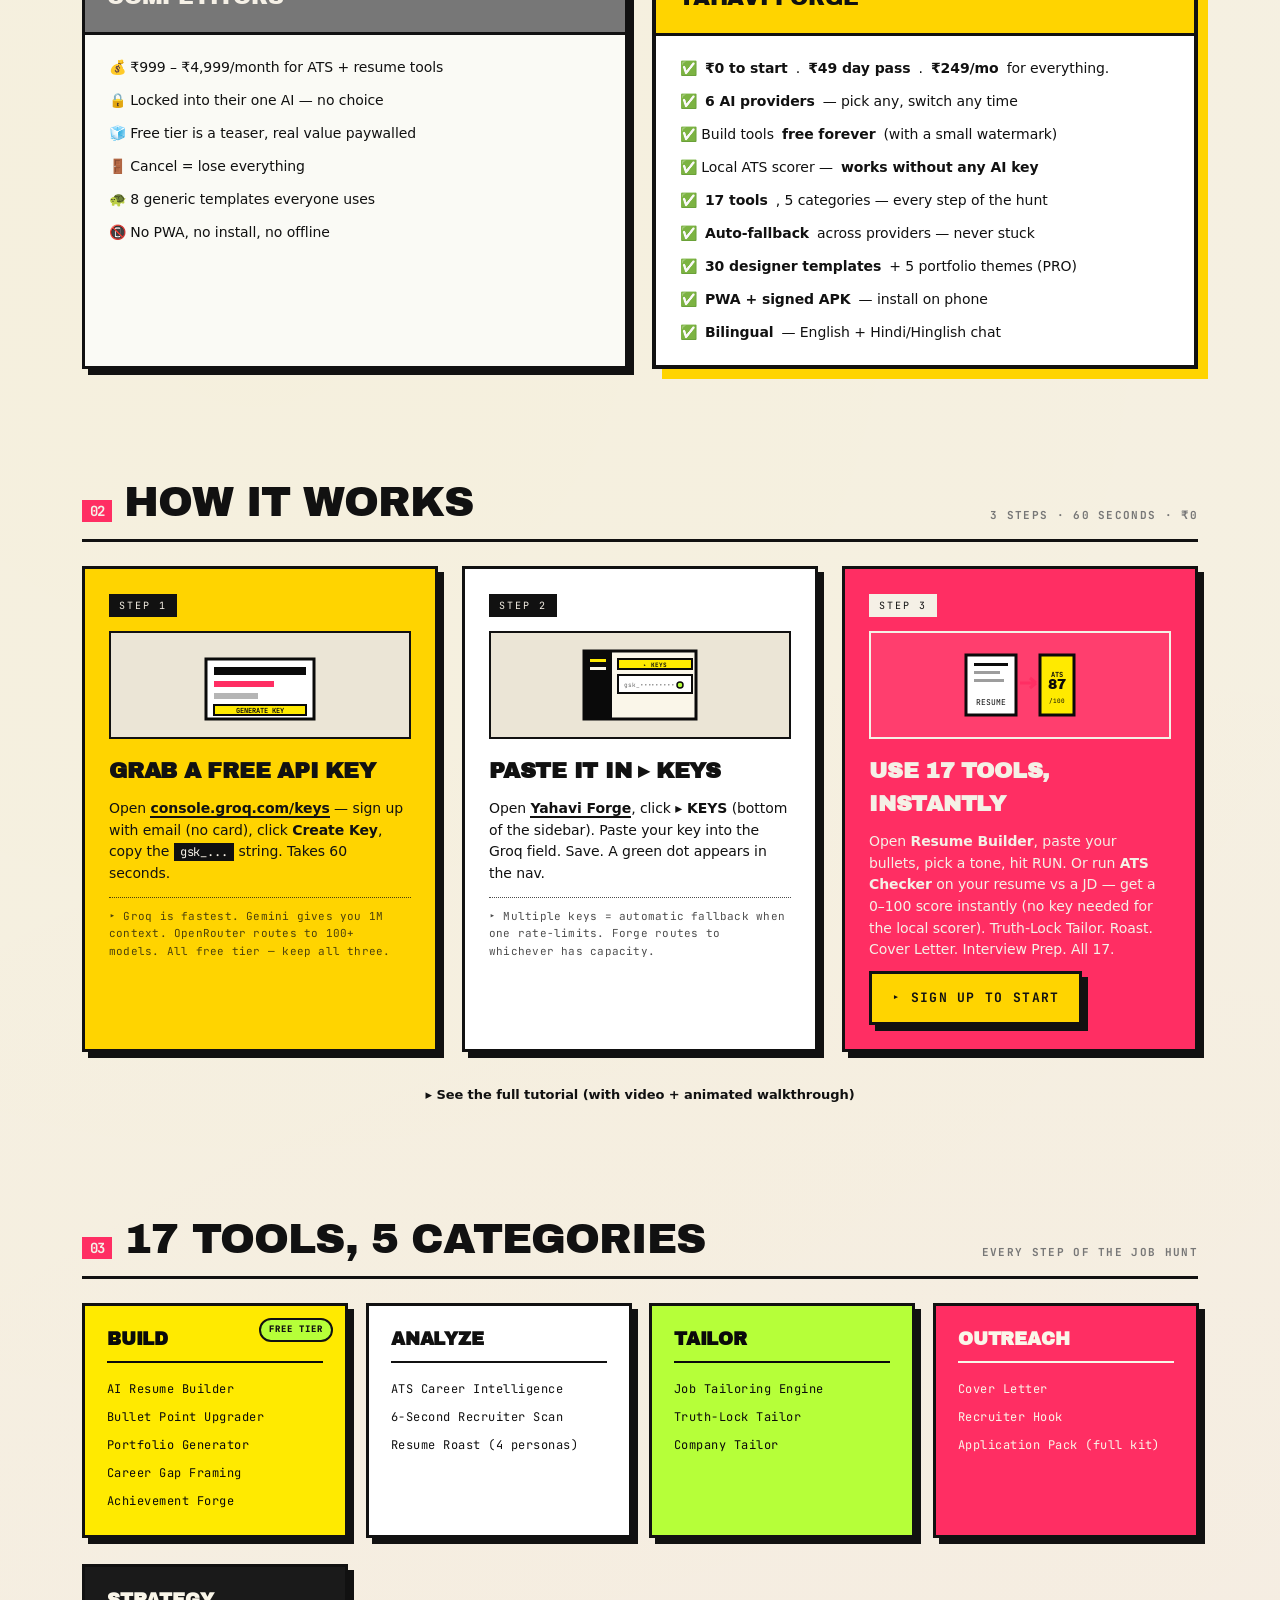
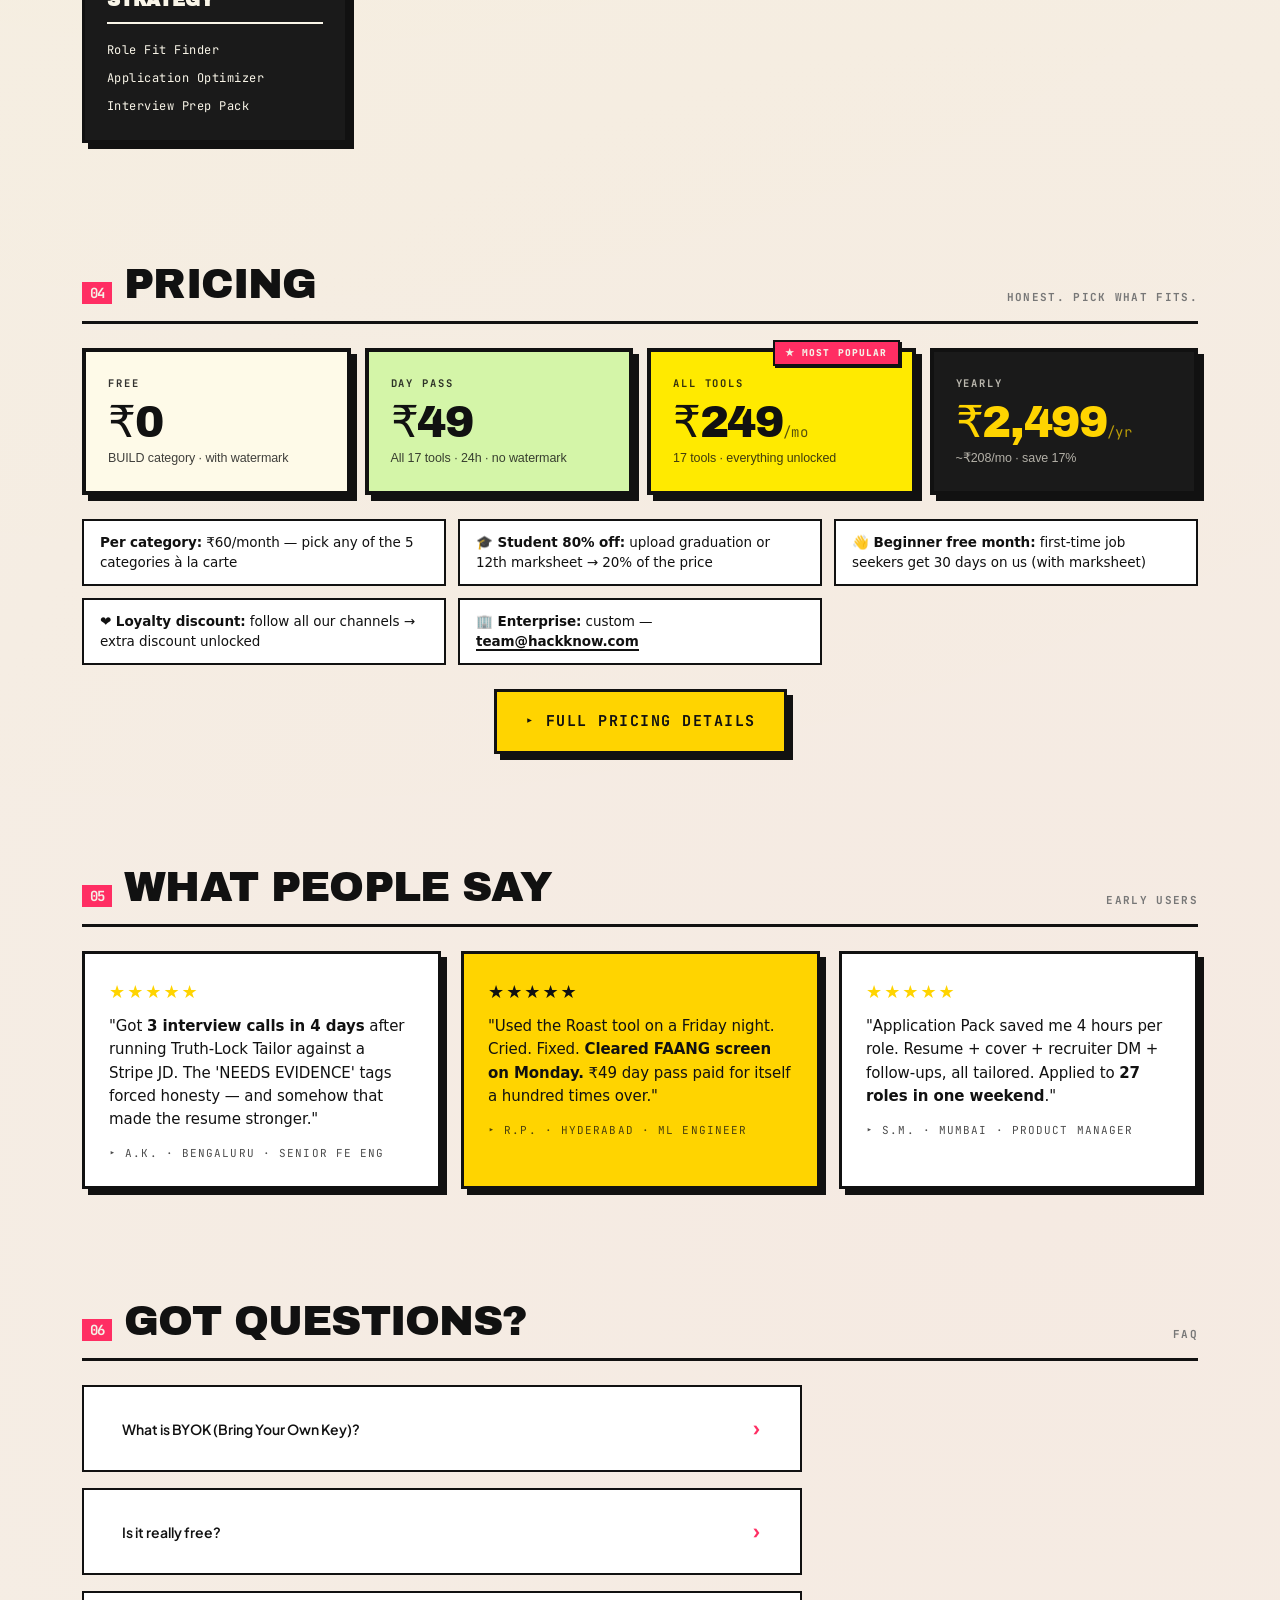
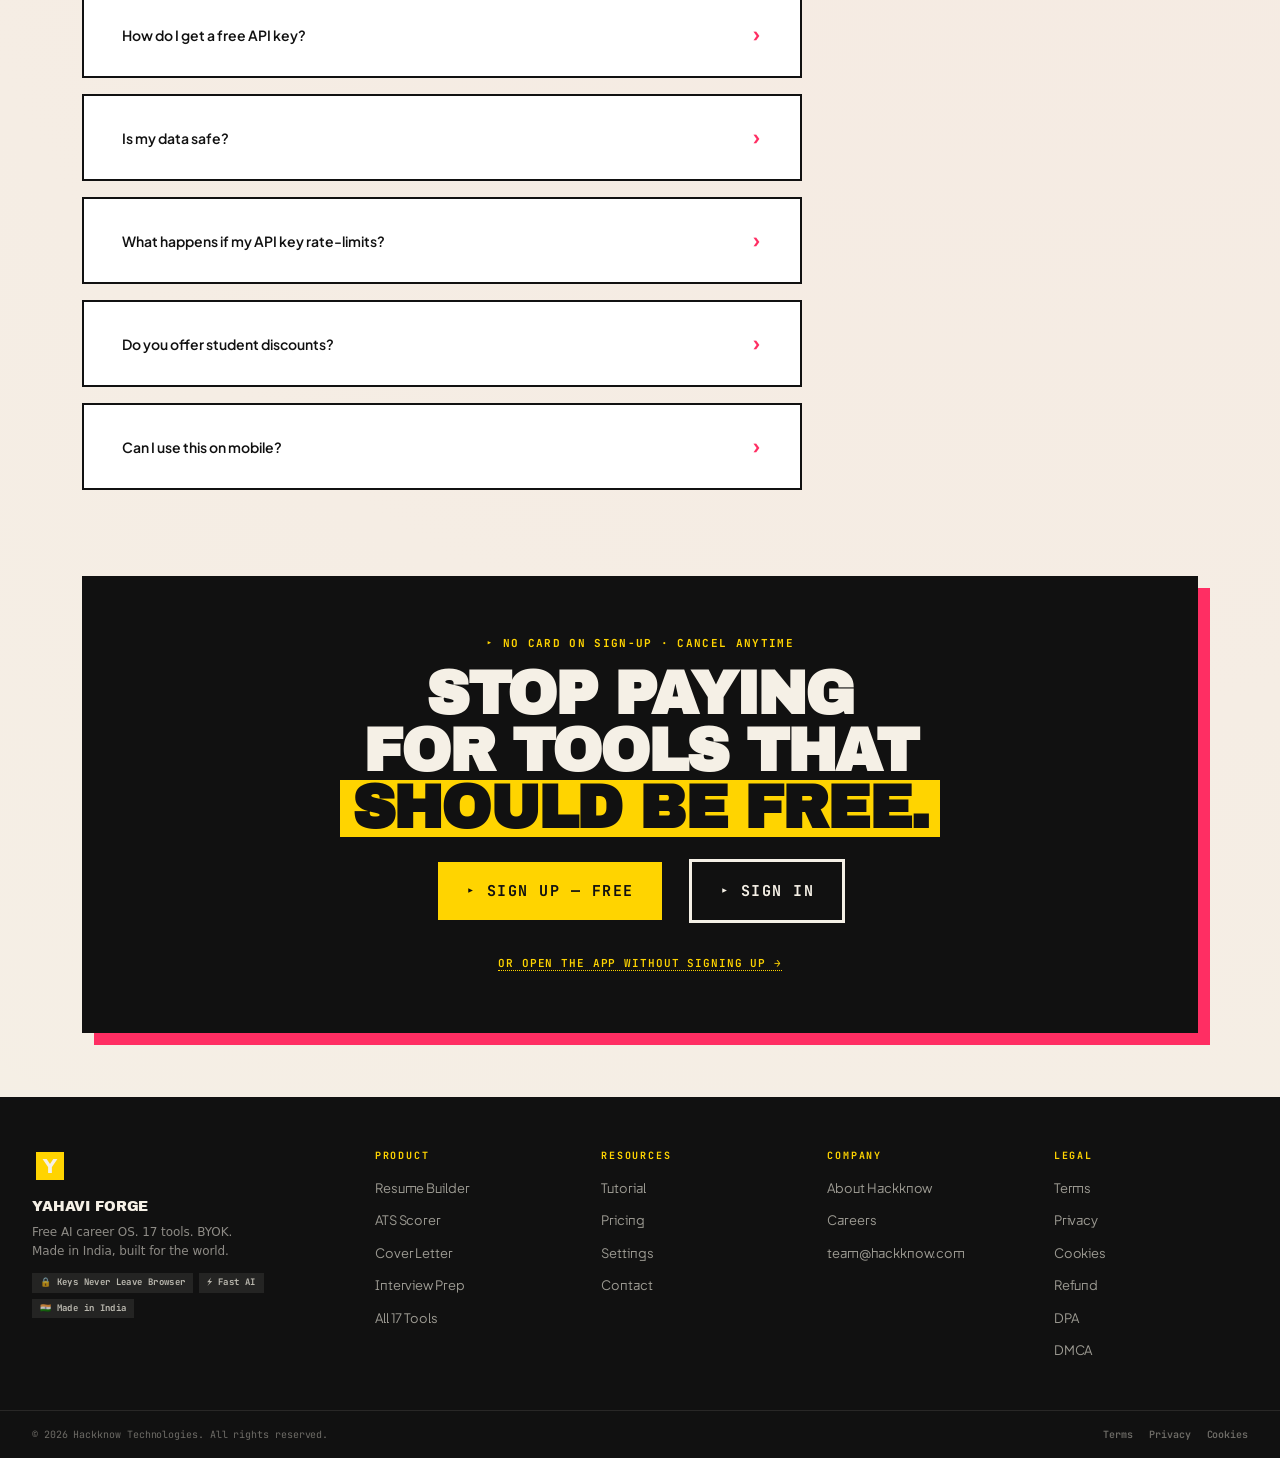
==== commit 04916f95: "revert: restore site to commit 798074c1 (pre-redesign state, 7 hours ago) Reverts index.html, styles" ====
--- a/index.html
+++ b/index.html
@@ -16,8 +16,8 @@
 
 <link rel="preconnect" href="https://fonts.googleapis.com" />
 <link rel="preconnect" href="https://fonts.gstatic.com" crossorigin />
-<!-- ECD Swiss style: Oswald (compressed display) + Inter (body) + JetBrains Mono -->
-<link href="https://fonts.googleapis.com/css2?family=Oswald:wght@400;500;600;700&family=Inter:wght@400;500;600;700;800;900&family=JetBrains+Mono:wght@400;500;600;700;800&display=swap" rel="stylesheet" />
+<!-- v4: better landing fonts — Inter for body, Space Grotesk for UI labels, Archivo Black for display, JetBrains Mono for code -->
+<link href="https://fonts.googleapis.com/css2?family=Archivo+Black&family=Plus+Jakarta+Sans:wght@400;500;600;700;800;900&family=JetBrains+Mono:wght@400;500;600;700;800&display=swap" rel="stylesheet" />
 
 <link rel="stylesheet" href="styles.css" />
 <link rel="stylesheet" href="forge-ui.css" />
@@ -210,323 +210,26 @@
   </p>
 </section>
 
-
-<!-- =========== 17 TOOLS PORTFOLIO GRID (ECD / Kimi style) =========== -->
-<section class="tools-portfolio-section" id="tools">
-  <div class="tp-header">
-    <div>
-      <span class="tp-eyebrow">For Engineers &amp; Job Seekers</span>
-      <h2 class="tp-heading">17 TOOLS</h2>
-    </div>
-    <span class="tp-count">01—17</span>
-  </div>
-  <div class="tools-portfolio-grid">
-    <a class="tp-card" href="/login?next=/app">
-      <div class="tp-card-img-wrap">
-        <img src="/images/tools/01.jpg" alt="AI RESUME BUILDER" class="tp-card-img" loading="lazy" width="720" height="720"/>
-        <div class="tp-card-overlay"></div>
-        <div class="tp-card-info">
-          <div>
-            <h3 class="tp-card-title">AI RESUME BUILDER</h3>
-            <p class="tp-card-client">Turn raw experience into recruiter callbacks</p>
-          </div>
-          <svg class="tp-arrow" width="22" height="22" viewBox="0 0 24 24" fill="none" stroke="white" stroke-width="2.5"><line x1="7" y1="17" x2="17" y2="7"/><polyline points="7,7 17,7 17,17"/></svg>
-        </div>
-        <div class="tp-card-border"></div>
-      </div>
-      <div class="tp-card-bar">
-        <span class="tp-card-cat">BUILD <span class="tp-free-badge">FREE</span></span>
-        <span class="tp-card-num">01</span>
-      </div>
-    </a>
-    <a class="tp-card" href="/login?next=/app">
-      <div class="tp-card-img-wrap">
-        <img src="/images/tools/02.jpg" alt="BULLET POINT UPGRADER" class="tp-card-img" loading="lazy" width="720" height="720"/>
-        <div class="tp-card-overlay"></div>
-        <div class="tp-card-info">
-          <div>
-            <h3 class="tp-card-title">BULLET POINT UPGRADER</h3>
-            <p class="tp-card-client">Weak bullets → powerful impact statements</p>
-          </div>
-          <svg class="tp-arrow" width="22" height="22" viewBox="0 0 24 24" fill="none" stroke="white" stroke-width="2.5"><line x1="7" y1="17" x2="17" y2="7"/><polyline points="7,7 17,7 17,17"/></svg>
-        </div>
-        <div class="tp-card-border"></div>
-      </div>
-      <div class="tp-card-bar">
-        <span class="tp-card-cat">BUILD <span class="tp-free-badge">FREE</span></span>
-        <span class="tp-card-num">02</span>
-      </div>
-    </a>
-    <a class="tp-card" href="/login?next=/app">
-      <div class="tp-card-img-wrap">
-        <img src="/images/tools/03.jpg" alt="PORTFOLIO GENERATOR" class="tp-card-img" loading="lazy" width="720" height="720"/>
-        <div class="tp-card-overlay"></div>
-        <div class="tp-card-info">
-          <div>
-            <h3 class="tp-card-title">PORTFOLIO GENERATOR</h3>
-            <p class="tp-card-client">Build your professional story from experience</p>
-          </div>
-          <svg class="tp-arrow" width="22" height="22" viewBox="0 0 24 24" fill="none" stroke="white" stroke-width="2.5"><line x1="7" y1="17" x2="17" y2="7"/><polyline points="7,7 17,7 17,17"/></svg>
-        </div>
-        <div class="tp-card-border"></div>
-      </div>
-      <div class="tp-card-bar">
-        <span class="tp-card-cat">BUILD <span class="tp-free-badge">FREE</span></span>
-        <span class="tp-card-num">03</span>
-      </div>
-    </a>
-    <a class="tp-card tp-wide" href="/login?next=/app">
-      <div class="tp-card-img-wrap">
-        <img src="/images/tools/04.jpg" alt="CAREER GAP FRAMING" class="tp-card-img" loading="lazy" width="720" height="720"/>
-        <div class="tp-card-overlay"></div>
-        <div class="tp-card-info">
-          <div>
-            <h3 class="tp-card-title">CAREER GAP FRAMING</h3>
-            <p class="tp-card-client">Turn career gaps into compelling narratives</p>
-          </div>
-          <svg class="tp-arrow" width="22" height="22" viewBox="0 0 24 24" fill="none" stroke="white" stroke-width="2.5"><line x1="7" y1="17" x2="17" y2="7"/><polyline points="7,7 17,7 17,17"/></svg>
-        </div>
-        <div class="tp-card-border"></div>
-      </div>
-      <div class="tp-card-bar">
-        <span class="tp-card-cat">BUILD <span class="tp-free-badge">FREE</span></span>
-        <span class="tp-card-num">04</span>
-      </div>
-    </a>
-    <a class="tp-card" href="/login?next=/app">
-      <div class="tp-card-img-wrap">
-        <img src="/images/tools/05.jpg" alt="ACHIEVEMENT FORGE" class="tp-card-img" loading="lazy" width="720" height="720"/>
-        <div class="tp-card-overlay"></div>
-        <div class="tp-card-info">
-          <div>
-            <h3 class="tp-card-title">ACHIEVEMENT FORGE</h3>
-            <p class="tp-card-client">Extract and quantify your hidden achievements</p>
-          </div>
-          <svg class="tp-arrow" width="22" height="22" viewBox="0 0 24 24" fill="none" stroke="white" stroke-width="2.5"><line x1="7" y1="17" x2="17" y2="7"/><polyline points="7,7 17,7 17,17"/></svg>
-        </div>
-        <div class="tp-card-border"></div>
-      </div>
-      <div class="tp-card-bar">
-        <span class="tp-card-cat">BUILD <span class="tp-free-badge">FREE</span></span>
-        <span class="tp-card-num">05</span>
-      </div>
-    </a>
-    <a class="tp-card" href="/login?next=/app">
-      <div class="tp-card-img-wrap">
-        <img src="/images/tools/06.jpg" alt="ATS INTELLIGENCE" class="tp-card-img" loading="lazy" width="720" height="720"/>
-        <div class="tp-card-overlay"></div>
-        <div class="tp-card-info">
-          <div>
-            <h3 class="tp-card-title">ATS INTELLIGENCE</h3>
-            <p class="tp-card-client">Deep ATS scan + keyword gap analysis</p>
-          </div>
-          <svg class="tp-arrow" width="22" height="22" viewBox="0 0 24 24" fill="none" stroke="white" stroke-width="2.5"><line x1="7" y1="17" x2="17" y2="7"/><polyline points="7,7 17,7 17,17"/></svg>
-        </div>
-        <div class="tp-card-border"></div>
-      </div>
-      <div class="tp-card-bar">
-        <span class="tp-card-cat">ANALYZE </span>
-        <span class="tp-card-num">06</span>
-      </div>
-    </a>
-    <a class="tp-card" href="/login?next=/app">
-      <div class="tp-card-img-wrap">
-        <img src="/images/tools/07.jpg" alt="6-SECOND RECRUITER SCAN" class="tp-card-img" loading="lazy" width="720" height="720"/>
-        <div class="tp-card-overlay"></div>
-        <div class="tp-card-info">
-          <div>
-            <h3 class="tp-card-title">6-SECOND RECRUITER SCAN</h3>
-            <p class="tp-card-client">See your resume through recruiter eyes</p>
-          </div>
-          <svg class="tp-arrow" width="22" height="22" viewBox="0 0 24 24" fill="none" stroke="white" stroke-width="2.5"><line x1="7" y1="17" x2="17" y2="7"/><polyline points="7,7 17,7 17,17"/></svg>
-        </div>
-        <div class="tp-card-border"></div>
-      </div>
-      <div class="tp-card-bar">
-        <span class="tp-card-cat">ANALYZE </span>
-        <span class="tp-card-num">07</span>
-      </div>
-    </a>
-    <a class="tp-card" href="/login?next=/app">
-      <div class="tp-card-img-wrap">
-        <img src="/images/tools/08.jpg" alt="RESUME ROAST" class="tp-card-img" loading="lazy" width="720" height="720"/>
-        <div class="tp-card-overlay"></div>
-        <div class="tp-card-info">
-          <div>
-            <h3 class="tp-card-title">RESUME ROAST</h3>
-            <p class="tp-card-client">Brutal feedback from 4 reviewer personas</p>
-          </div>
-          <svg class="tp-arrow" width="22" height="22" viewBox="0 0 24 24" fill="none" stroke="white" stroke-width="2.5"><line x1="7" y1="17" x2="17" y2="7"/><polyline points="7,7 17,7 17,17"/></svg>
-        </div>
-        <div class="tp-card-border"></div>
-      </div>
-      <div class="tp-card-bar">
-        <span class="tp-card-cat">ANALYZE </span>
-        <span class="tp-card-num">08</span>
-      </div>
-    </a>
-    <a class="tp-card" href="/login?next=/app">
-      <div class="tp-card-img-wrap">
-        <img src="/images/tools/09.jpg" alt="JOB TAILORING ENGINE" class="tp-card-img" loading="lazy" width="720" height="720"/>
-        <div class="tp-card-overlay"></div>
-        <div class="tp-card-info">
-          <div>
-            <h3 class="tp-card-title">JOB TAILORING ENGINE</h3>
-            <p class="tp-card-client">Rewrite your resume for any JD — precisely</p>
-          </div>
-          <svg class="tp-arrow" width="22" height="22" viewBox="0 0 24 24" fill="none" stroke="white" stroke-width="2.5"><line x1="7" y1="17" x2="17" y2="7"/><polyline points="7,7 17,7 17,17"/></svg>
-        </div>
-        <div class="tp-card-border"></div>
-      </div>
-      <div class="tp-card-bar">
-        <span class="tp-card-cat">TAILOR </span>
-        <span class="tp-card-num">09</span>
-      </div>
-    </a>
-    <a class="tp-card tp-wide" href="/login?next=/app">
-      <div class="tp-card-img-wrap">
-        <img src="/images/tools/10.jpg" alt="TRUTH-LOCK TAILOR" class="tp-card-img" loading="lazy" width="720" height="720"/>
-        <div class="tp-card-overlay"></div>
-        <div class="tp-card-info">
-          <div>
-            <h3 class="tp-card-title">TRUTH-LOCK TAILOR</h3>
-            <p class="tp-card-client">Honest tailoring with NEEDS EVIDENCE flags</p>
-          </div>
-          <svg class="tp-arrow" width="22" height="22" viewBox="0 0 24 24" fill="none" stroke="white" stroke-width="2.5"><line x1="7" y1="17" x2="17" y2="7"/><polyline points="7,7 17,7 17,17"/></svg>
-        </div>
-        <div class="tp-card-border"></div>
-      </div>
-      <div class="tp-card-bar">
-        <span class="tp-card-cat">TAILOR </span>
-        <span class="tp-card-num">10</span>
-      </div>
-    </a>
-    <a class="tp-card" href="/login?next=/app">
-      <div class="tp-card-img-wrap">
-        <img src="/images/tools/11.jpg" alt="COMPANY TAILOR" class="tp-card-img" loading="lazy" width="720" height="720"/>
-        <div class="tp-card-overlay"></div>
-        <div class="tp-card-info">
-          <div>
-            <h3 class="tp-card-title">COMPANY TAILOR</h3>
-            <p class="tp-card-client">Rewrite your story for a specific company culture</p>
-          </div>
-          <svg class="tp-arrow" width="22" height="22" viewBox="0 0 24 24" fill="none" stroke="white" stroke-width="2.5"><line x1="7" y1="17" x2="17" y2="7"/><polyline points="7,7 17,7 17,17"/></svg>
-        </div>
-        <div class="tp-card-border"></div>
-      </div>
-      <div class="tp-card-bar">
-        <span class="tp-card-cat">TAILOR </span>
-        <span class="tp-card-num">11</span>
-      </div>
-    </a>
-    <a class="tp-card" href="/login?next=/app">
-      <div class="tp-card-img-wrap">
-        <img src="/images/tools/12.jpg" alt="COVER LETTER" class="tp-card-img" loading="lazy" width="720" height="720"/>
-        <div class="tp-card-overlay"></div>
-        <div class="tp-card-info">
-          <div>
-            <h3 class="tp-card-title">COVER LETTER</h3>
-            <p class="tp-card-client">Compelling letters that actually get read</p>
-          </div>
-          <svg class="tp-arrow" width="22" height="22" viewBox="0 0 24 24" fill="none" stroke="white" stroke-width="2.5"><line x1="7" y1="17" x2="17" y2="7"/><polyline points="7,7 17,7 17,17"/></svg>
-        </div>
-        <div class="tp-card-border"></div>
-      </div>
-      <div class="tp-card-bar">
-        <span class="tp-card-cat">OUTREACH </span>
-        <span class="tp-card-num">12</span>
-      </div>
-    </a>
-    <a class="tp-card" href="/login?next=/app">
-      <div class="tp-card-img-wrap">
-        <img src="/images/tools/13.jpg" alt="RECRUITER HOOK" class="tp-card-img" loading="lazy" width="720" height="720"/>
-        <div class="tp-card-overlay"></div>
-        <div class="tp-card-info">
-          <div>
-            <h3 class="tp-card-title">RECRUITER HOOK</h3>
-            <p class="tp-card-client">LinkedIn DMs and emails that get replies</p>
-          </div>
-          <svg class="tp-arrow" width="22" height="22" viewBox="0 0 24 24" fill="none" stroke="white" stroke-width="2.5"><line x1="7" y1="17" x2="17" y2="7"/><polyline points="7,7 17,7 17,17"/></svg>
-        </div>
-        <div class="tp-card-border"></div>
-      </div>
-      <div class="tp-card-bar">
-        <span class="tp-card-cat">OUTREACH </span>
-        <span class="tp-card-num">13</span>
-      </div>
-    </a>
-    <a class="tp-card tp-wide" href="/login?next=/app">
-      <div class="tp-card-img-wrap">
-        <img src="/images/tools/14.jpg" alt="APPLICATION PACK" class="tp-card-img" loading="lazy" width="720" height="720"/>
-        <div class="tp-card-overlay"></div>
-        <div class="tp-card-info">
-          <div>
-            <h3 class="tp-card-title">APPLICATION PACK</h3>
-            <p class="tp-card-client">Full kit: resume + cover + DM + follow-up</p>
-          </div>
-          <svg class="tp-arrow" width="22" height="22" viewBox="0 0 24 24" fill="none" stroke="white" stroke-width="2.5"><line x1="7" y1="17" x2="17" y2="7"/><polyline points="7,7 17,7 17,17"/></svg>
-        </div>
-        <div class="tp-card-border"></div>
-      </div>
-      <div class="tp-card-bar">
-        <span class="tp-card-cat">OUTREACH </span>
-        <span class="tp-card-num">14</span>
-      </div>
-    </a>
-    <a class="tp-card" href="/login?next=/app">
-      <div class="tp-card-img-wrap">
-        <img src="/images/tools/15.jpg" alt="ROLE FIT FINDER" class="tp-card-img" loading="lazy" width="720" height="720"/>
-        <div class="tp-card-overlay"></div>
-        <div class="tp-card-info">
-          <div>
-            <h3 class="tp-card-title">ROLE FIT FINDER</h3>
-            <p class="tp-card-client">Find roles that match your actual skills</p>
-          </div>
-          <svg class="tp-arrow" width="22" height="22" viewBox="0 0 24 24" fill="none" stroke="white" stroke-width="2.5"><line x1="7" y1="17" x2="17" y2="7"/><polyline points="7,7 17,7 17,17"/></svg>
-        </div>
-        <div class="tp-card-border"></div>
-      </div>
-      <div class="tp-card-bar">
-        <span class="tp-card-cat">STRATEGY </span>
-        <span class="tp-card-num">15</span>
-      </div>
-    </a>
-    <a class="tp-card" href="/login?next=/app">
-      <div class="tp-card-img-wrap">
-        <img src="/images/tools/16.jpg" alt="APPLICATION OPTIMIZER" class="tp-card-img" loading="lazy" width="720" height="720"/>
-        <div class="tp-card-overlay"></div>
-        <div class="tp-card-info">
-          <div>
-            <h3 class="tp-card-title">APPLICATION OPTIMIZER</h3>
-            <p class="tp-card-client">Score and fix your full application package</p>
-          </div>
-          <svg class="tp-arrow" width="22" height="22" viewBox="0 0 24 24" fill="none" stroke="white" stroke-width="2.5"><line x1="7" y1="17" x2="17" y2="7"/><polyline points="7,7 17,7 17,17"/></svg>
-        </div>
-        <div class="tp-card-border"></div>
-      </div>
-      <div class="tp-card-bar">
-        <span class="tp-card-cat">STRATEGY </span>
-        <span class="tp-card-num">16</span>
-      </div>
-    </a>
-    <a class="tp-card" href="/login?next=/app">
-      <div class="tp-card-img-wrap">
-        <img src="/images/tools/17.jpg" alt="INTERVIEW PREP PACK" class="tp-card-img" loading="lazy" width="720" height="720"/>
-        <div class="tp-card-overlay"></div>
-        <div class="tp-card-info">
-          <div>
-            <h3 class="tp-card-title">INTERVIEW PREP PACK</h3>
-            <p class="tp-card-client">Role-specific questions, answers & strategy</p>
-          </div>
-          <svg class="tp-arrow" width="22" height="22" viewBox="0 0 24 24" fill="none" stroke="white" stroke-width="2.5"><line x1="7" y1="17" x2="17" y2="7"/><polyline points="7,7 17,7 17,17"/></svg>
-        </div>
-        <div class="tp-card-border"></div>
-      </div>
-      <div class="tp-card-bar">
-        <span class="tp-card-cat">STRATEGY </span>
-        <span class="tp-card-num">17</span>
-      </div>
-    </a>
+<!-- =========== TOOLS PREVIEW =========== -->
+<section class="land-section">
+  <div class="section-head reveal">
+    <div class="section-title"><span class="num">03</span>17 tools, 5 categories</div>
+    <div class="section-meta">Every step of the job hunt</div>
+  </div>
+
+  <div class="cat-grid">
+    <div class="cat-card panel-yellow reveal scale stagger-1"><h4>BUILD</h4>
+      <ul><li>AI Resume Builder</li><li>Bullet Point Upgrader</li><li>Portfolio Generator</li><li>Career Gap Framing</li><li>Achievement Forge</li></ul>
+      <div class="cat-card-tag">FREE TIER</div>
+    </div>
+    <div class="cat-card panel reveal scale stagger-2"><h4>ANALYZE</h4>
+      <ul><li>ATS Career Intelligence</li><li>6-Second Recruiter Scan</li><li>Resume Roast (4 personas)</li></ul></div>
+    <div class="cat-card panel-lime reveal scale stagger-3"><h4>TAILOR</h4>
+      <ul><li>Job Tailoring Engine</li><li>Truth-Lock Tailor</li><li>Company Tailor</li></ul></div>
+    <div class="cat-card panel-pink reveal scale stagger-4"><h4>OUTREACH</h4>
+      <ul><li>Cover Letter</li><li>Recruiter Hook</li><li>Application Pack (full kit)</li></ul></div>
+    <div class="cat-card panel-dark reveal scale stagger-4"><h4>STRATEGY</h4>
+      <ul><li>Role Fit Finder</li><li>Application Optimizer</li><li>Interview Prep Pack</li></ul></div>
   </div>
 </section>
 
--- a/styles.css
+++ b/styles.css
@@ -37,8 +37,8 @@
   --border-thick: 4px solid var(--ink);
 
   /* === FONTS === */
-  --font-display: 'Oswald', 'Arial Narrow', sans-serif;
-  --font-body: 'Inter', 'Helvetica Neue', system-ui, sans-serif;
+  --font-display: 'Archivo Black', 'Plus Jakarta Sans', sans-serif;
+  --font-body: 'Plus Jakarta Sans', 'Inter', system-ui, sans-serif;
   --font-mono: 'JetBrains Mono', 'Courier New', monospace;
 
   /* === SPACING === */
--- a/landing.css
+++ b/landing.css
@@ -895,229 +895,3 @@
 
 @media (max-width: 1024px) { .land-footer-inner { grid-template-columns: 1fr 1fr 1fr; } .land-footer-brand { grid-column: 1/-1; } }
 @media (max-width: 640px) { .land-footer-inner { grid-template-columns: 1fr 1fr; padding: 32px 16px; } .land-footer-bottom { padding: 14px 16px; flex-direction: column; align-items: flex-start; } }
-
-
-/* ================================================================
-   17 TOOLS PORTFOLIO GRID — ECD / Kimi Style
-   3-col desktop (puzzle: tall + wide), 2-col mobile
-================================================================ */
-
-.tools-portfolio-section {
-  border-bottom: 3px solid var(--ink);
-}
-
-/* Header */
-.tp-header {
-  display: flex;
-  align-items: flex-end;
-  justify-content: space-between;
-  max-width: 1180px;
-  margin: 0 auto;
-  padding: 56px 32px 24px;
-}
-.tp-eyebrow {
-  display: block;
-  font-family: var(--font-mono);
-  font-size: 11px;
-  font-weight: 700;
-  letter-spacing: 0.2em;
-  text-transform: uppercase;
-  color: #FF0004;
-  margin-bottom: 8px;
-}
-.tp-heading {
-  font-family: var(--font-display);
-  font-size: clamp(36px, 6vw, 60px);
-  font-weight: 700;
-  text-transform: uppercase;
-  letter-spacing: -0.03em;
-  line-height: 1;
-  color: var(--ink);
-  border: none;
-  margin: 0;
-  background: none;
-}
-.tp-count {
-  font-family: var(--font-mono);
-  font-size: 12px;
-  letter-spacing: 0.12em;
-  text-transform: uppercase;
-  color: var(--ink-faint);
-}
-
-/* ── Grid — Desktop: 3 cols, Mobile: 2 cols ─────────────── */
-.tools-portfolio-grid {
-  max-width: 1180px;
-  margin: 0 auto;
-  padding: 0 32px 48px;
-  display: grid;
-  grid-template-columns: repeat(3, 1fr);
-  border: 3px solid var(--ink);
-}
-
-/* ── Cards ──────────────────────────────────────────────── */
-.tp-card {
-  position: relative;
-  border: 3px solid var(--ink);
-  cursor: pointer;
-  overflow: hidden;
-  display: block;
-  text-decoration: none;
-  color: var(--ink);
-}
-
-/* Wide card: spans 2 cols on desktop, landscape ratio */
-.tp-card.tp-wide {
-  grid-column: span 2;
-}
-.tp-card.tp-wide .tp-card-img-wrap {
-  aspect-ratio: 2 / 1;
-}
-
-/* Tall card: standard portrait ratio */
-.tp-card-img-wrap {
-  position: relative;
-  overflow: hidden;
-  aspect-ratio: 3 / 4;
-}
-
-/* Image: scale + grayscale on hover */
-.tp-card-img {
-  width: 100%;
-  height: 100%;
-  object-fit: cover;
-  display: block;
-  transition: transform 0.5s ease, filter 0.5s ease;
-  background: #1a1a1a;
-}
-.tp-card:hover .tp-card-img {
-  transform: scale(1.05);
-  filter: grayscale(100%);
-}
-
-/* Red overlay — exact #FF0004 at 90% (from Kimi Portfolio.tsx) */
-.tp-card-overlay {
-  position: absolute;
-  inset: 0;
-  background: rgba(255, 0, 4, 0.90);
-  opacity: 0;
-  transition: opacity 0.3s ease;
-  pointer-events: none;
-}
-.tp-card:hover .tp-card-overlay { opacity: 1; }
-
-/* Info slides up from bottom */
-.tp-card-info {
-  position: absolute;
-  bottom: 0;
-  left: 0;
-  right: 0;
-  padding: 16px 20px;
-  display: flex;
-  align-items: flex-end;
-  justify-content: space-between;
-  opacity: 0;
-  transform: translateY(16px);
-  transition: opacity 0.3s ease, transform 0.3s ease;
-  pointer-events: none;
-}
-.tp-card:hover .tp-card-info {
-  opacity: 1;
-  transform: translateY(0);
-}
-
-.tp-card-title {
-  font-family: var(--font-display);
-  font-size: clamp(13px, 1.8vw, 20px);
-  font-weight: 700;
-  text-transform: uppercase;
-  color: #fff;
-  line-height: 1.1;
-  margin: 0 0 4px;
-  background: none;
-  border: none;
-}
-.tp-card.tp-wide .tp-card-title { font-size: clamp(16px, 2.4vw, 26px); }
-
-.tp-card-client {
-  font-family: var(--font-mono);
-  font-size: 10px;
-  color: rgba(255,255,255,0.8);
-  text-transform: uppercase;
-  letter-spacing: 0.1em;
-  margin: 0;
-}
-.tp-arrow { flex-shrink: 0; margin-left: 12px; }
-
-/* Bold red inner border on hover */
-.tp-card-border {
-  position: absolute;
-  inset: 0;
-  border: 6px solid #FF0004;
-  opacity: 0;
-  pointer-events: none;
-  transition: opacity 0.3s ease;
-}
-.tp-card:hover .tp-card-border { opacity: 1; }
-
-/* Label bar */
-.tp-card-bar {
-  border-top: 3px solid var(--ink);
-  background: var(--paper);
-  padding: 8px 14px;
-  display: flex;
-  align-items: center;
-  justify-content: space-between;
-}
-.tp-card-cat {
-  font-family: var(--font-mono);
-  font-size: 10px;
-  font-weight: 700;
-  text-transform: uppercase;
-  letter-spacing: 0.12em;
-  display: flex;
-  align-items: center;
-  gap: 6px;
-}
-.tp-card-num {
-  font-family: var(--font-mono);
-  font-size: 10px;
-  color: rgba(10,10,10,0.4);
-}
-.tp-free-badge {
-  background: var(--yellow);
-  color: var(--ink);
-  font-size: 8px;
-  padding: 1px 5px;
-  border: 1px solid var(--ink);
-  font-weight: 800;
-  letter-spacing: 0.1em;
-}
-
-/* ── MOBILE: 2 columns, wide = full width ───────────────── */
-@media (max-width: 767px) {
-  .tp-header {
-    padding: 32px 16px 16px;
-    flex-direction: column;
-    gap: 6px;
-    align-items: flex-start;
-  }
-  .tp-count { display: none; }
-
-  .tools-portfolio-grid {
-    padding: 0 0 32px;
-    grid-template-columns: repeat(2, 1fr);
-  }
-
-  .tp-card.tp-wide {
-    grid-column: span 2;  /* full-width on mobile */
-  }
-  .tp-card.tp-wide .tp-card-img-wrap {
-    aspect-ratio: 16 / 9;  /* wider on mobile */
-  }
-  .tp-card-img-wrap {
-    aspect-ratio: 1 / 1;  /* square on mobile (saves height) */
-  }
-  .tp-card-title { font-size: 12px; }
-  .tp-card-client { display: none; }
-}
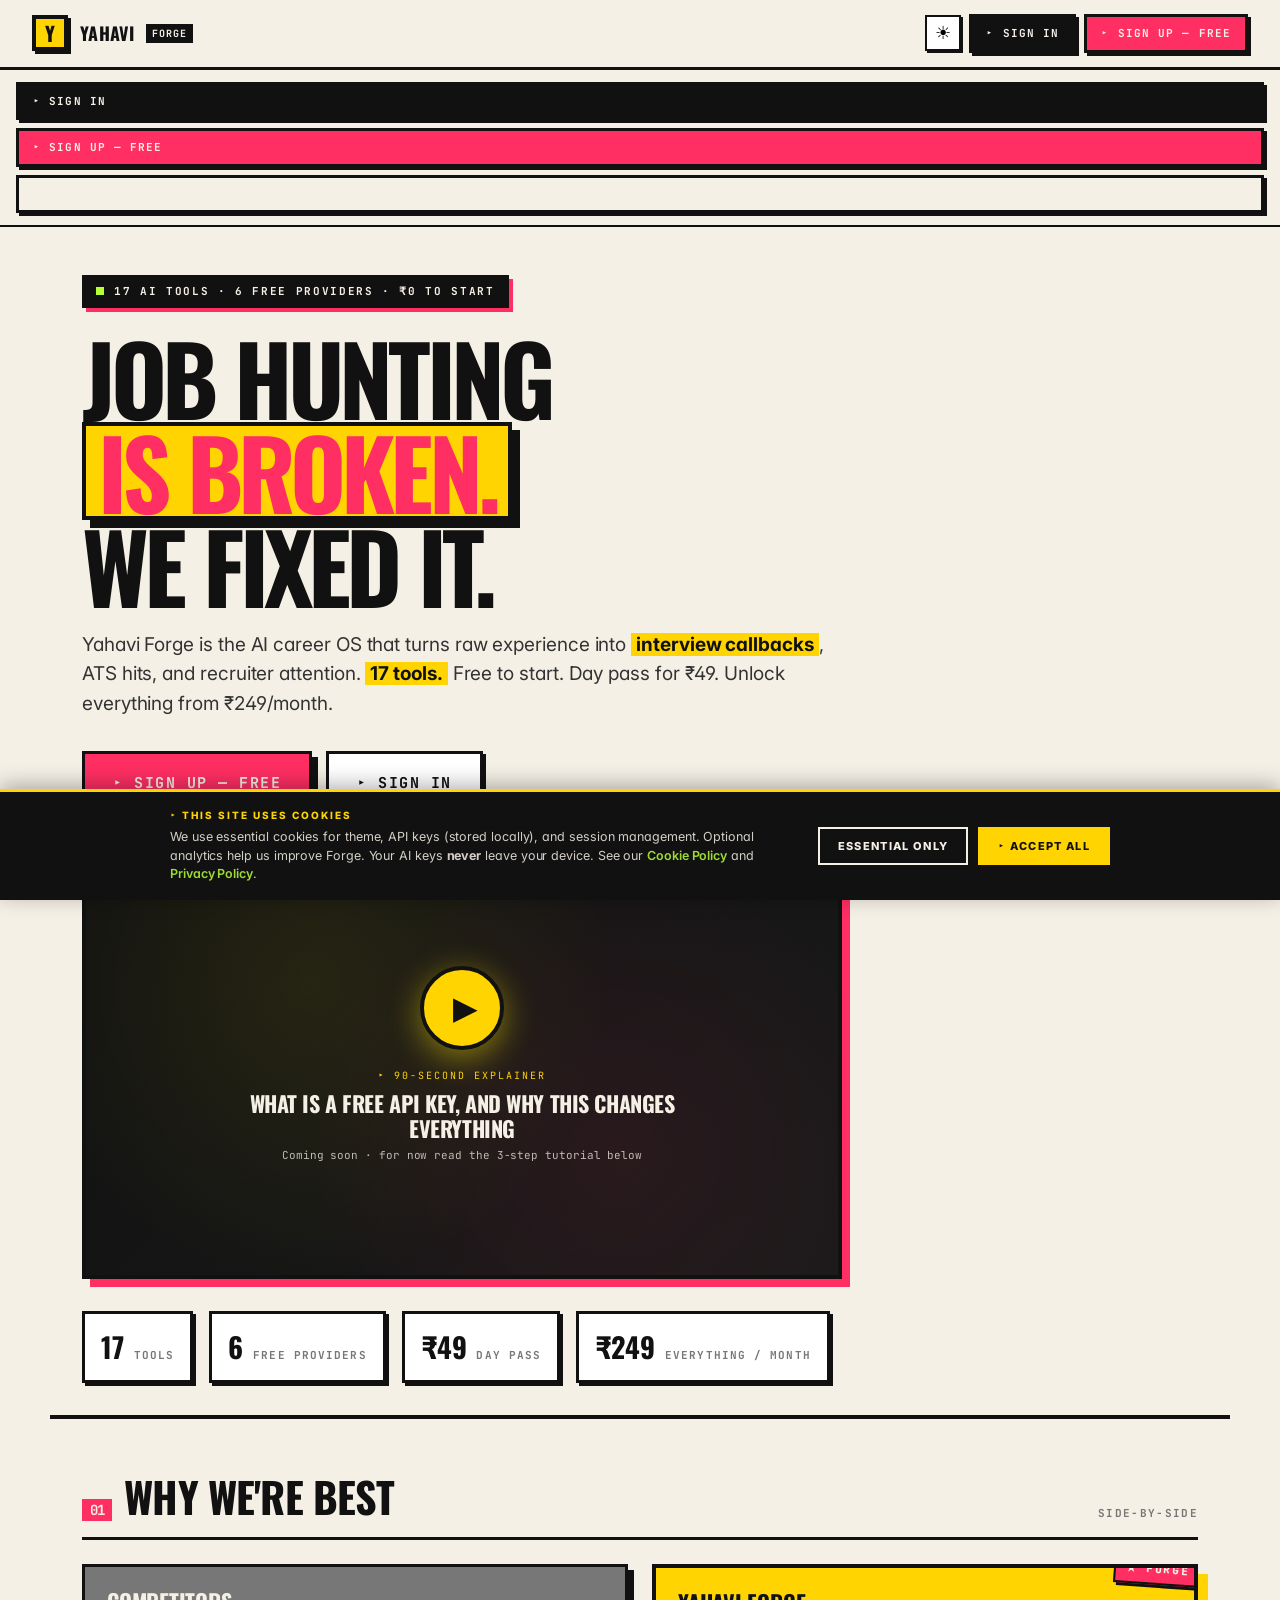
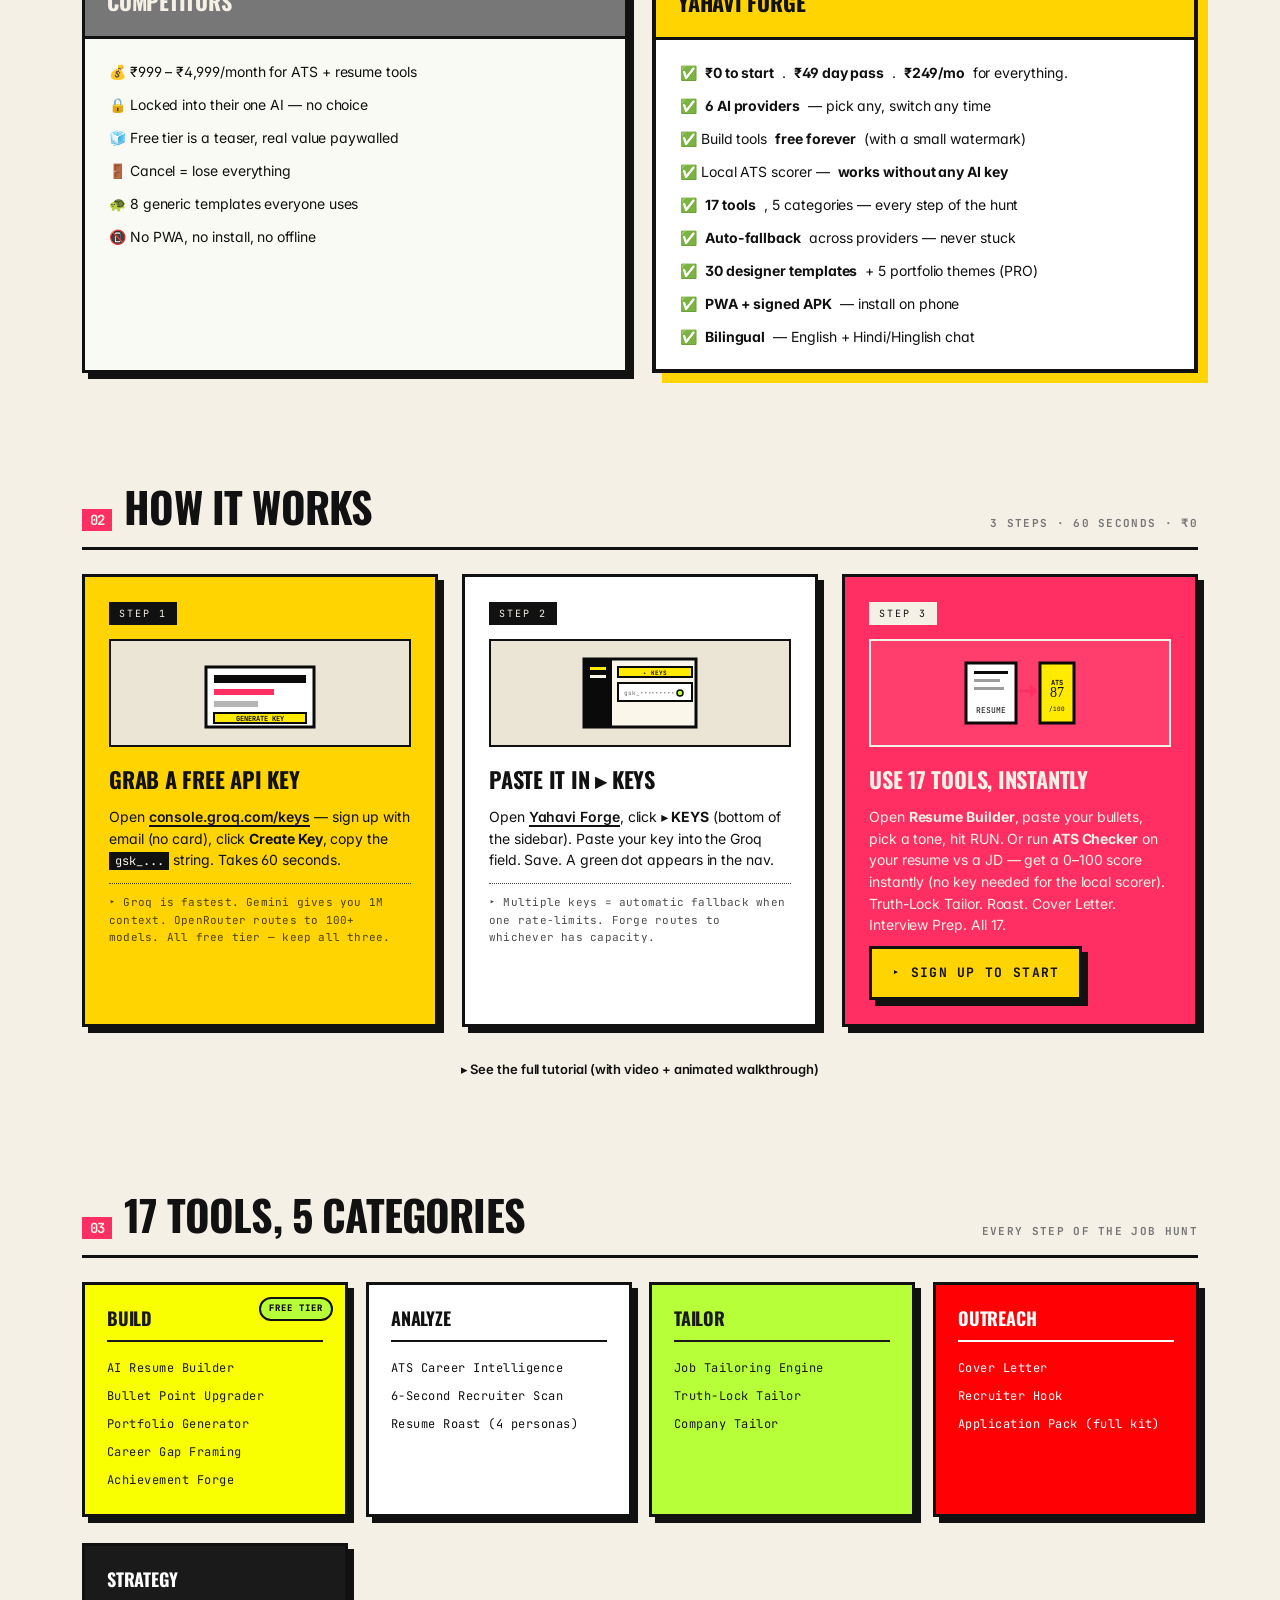
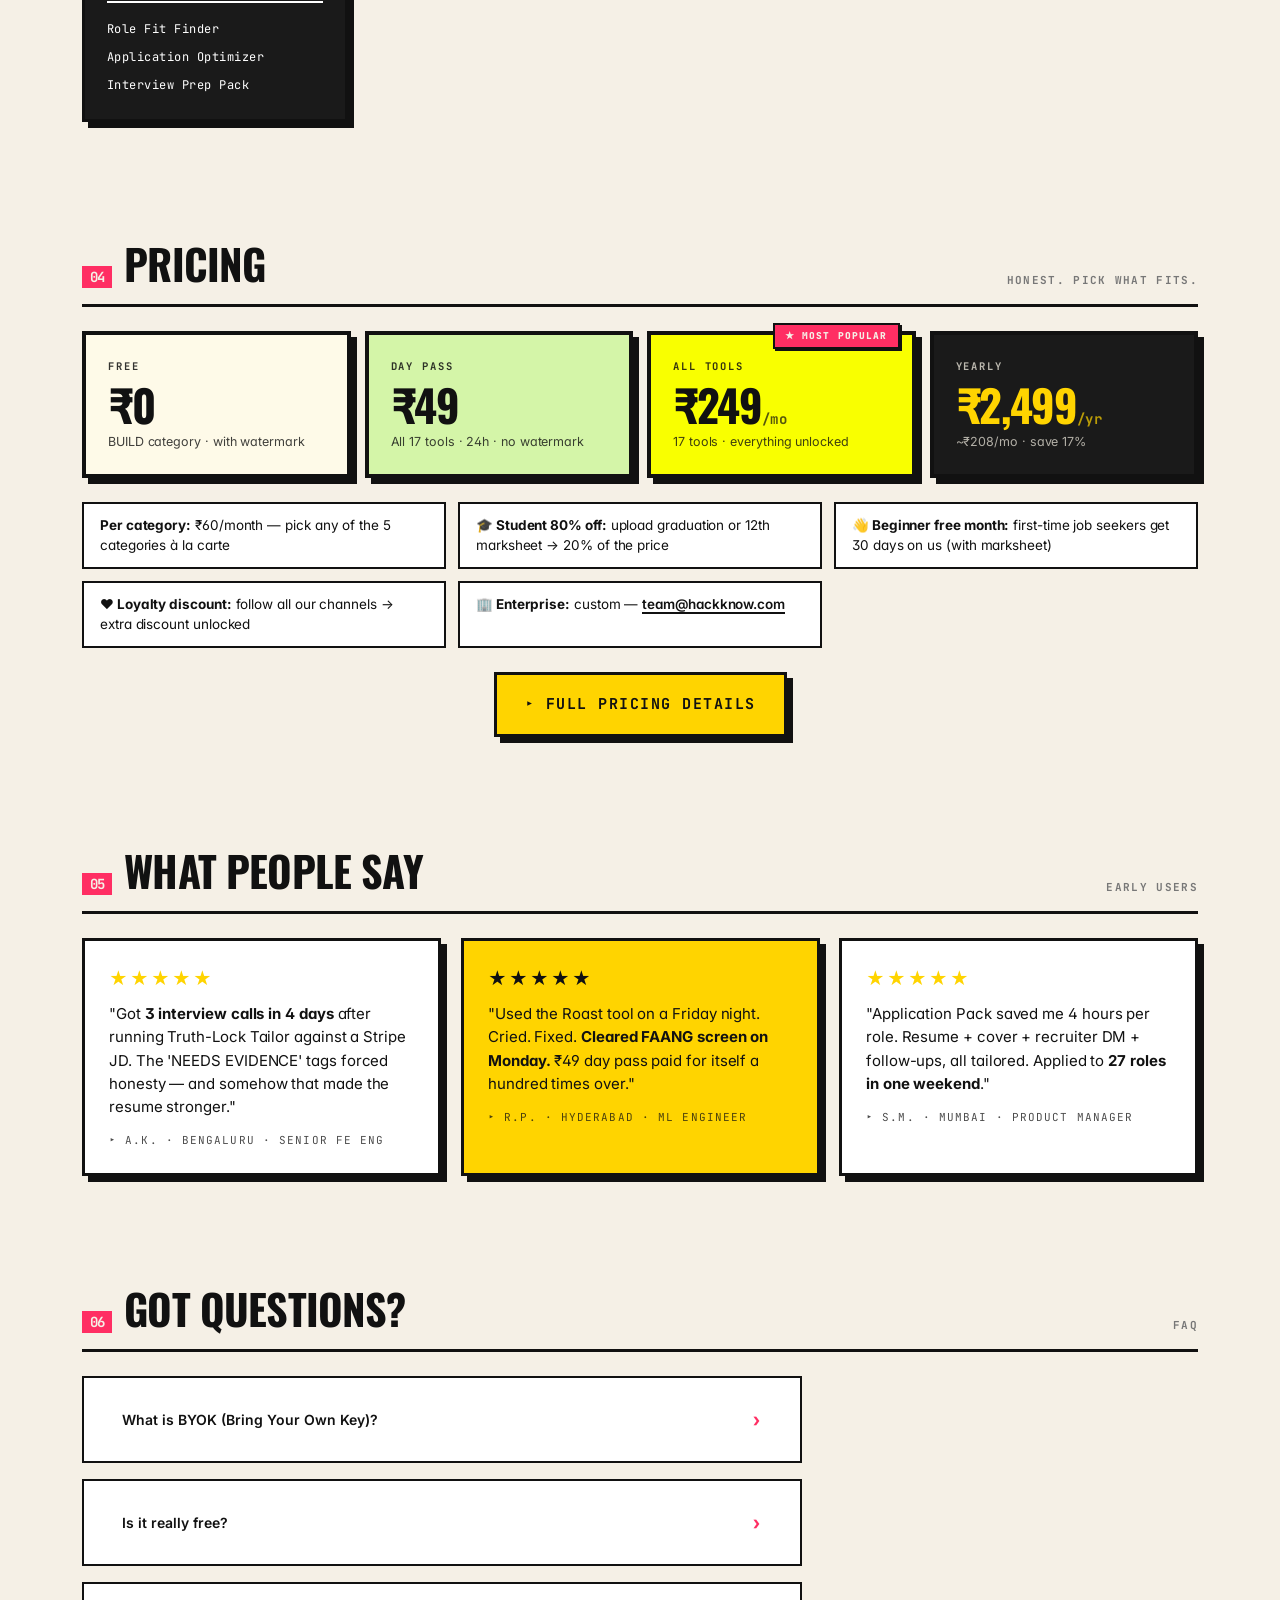
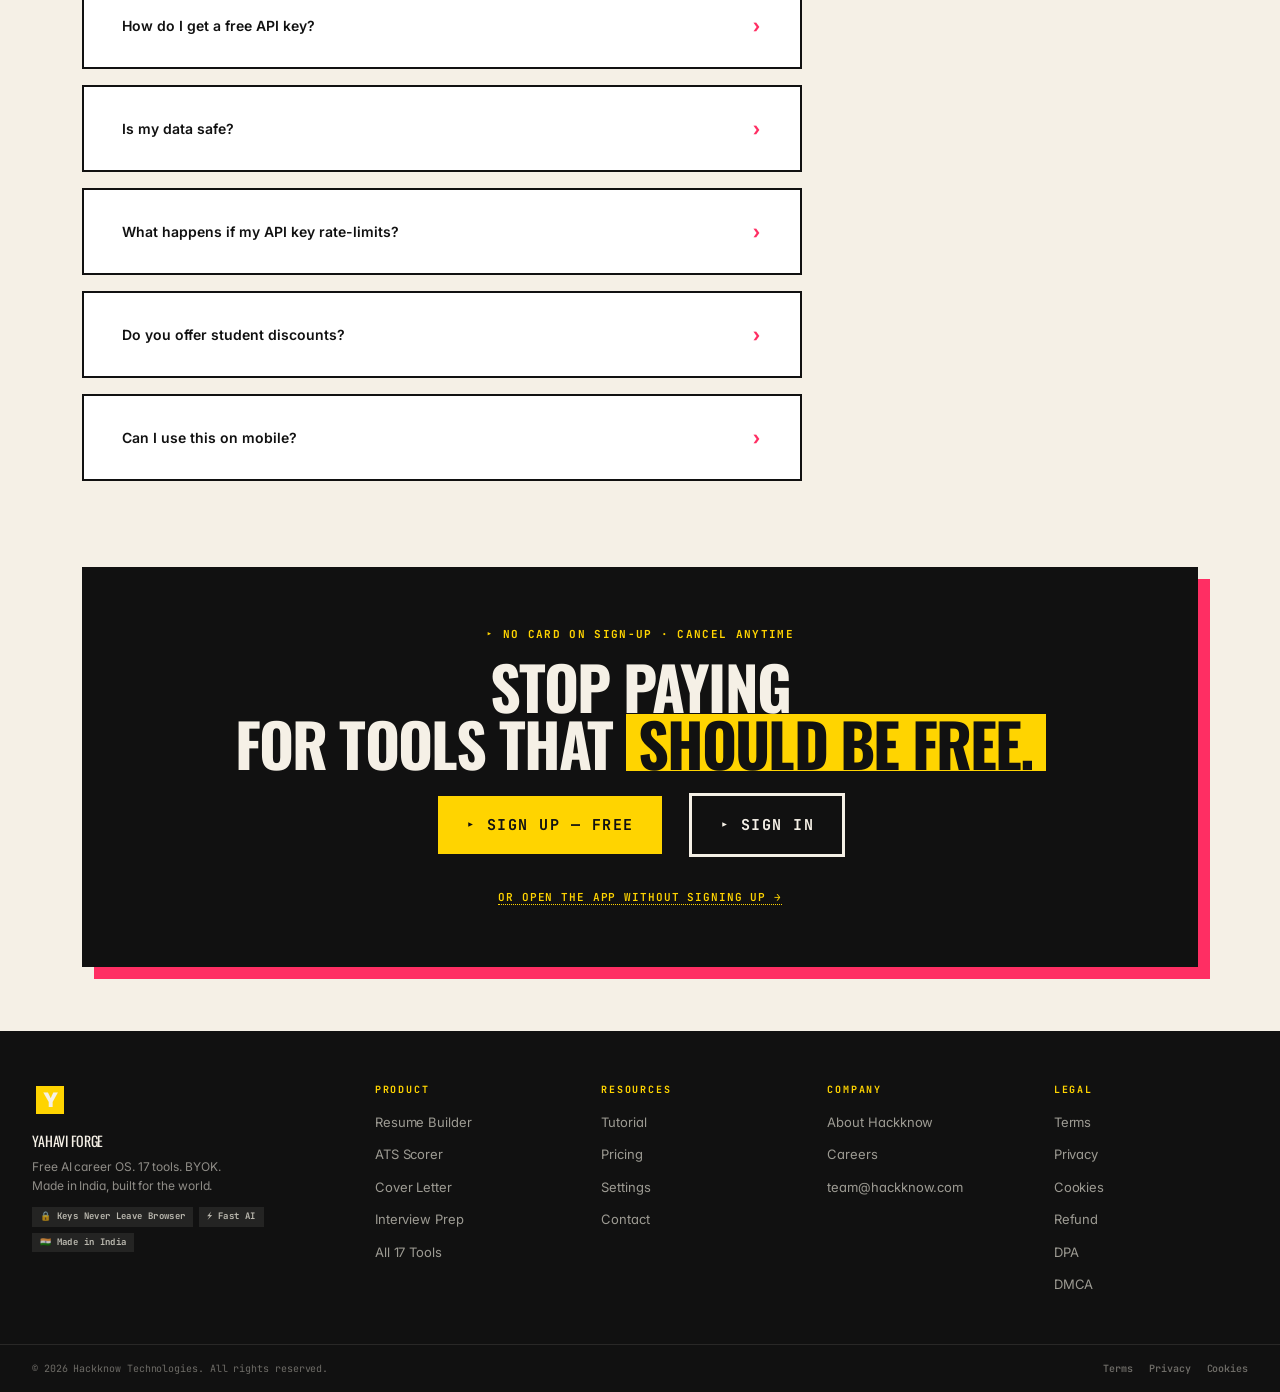
==== commit 210a8afa: "Apply editorial brutalist theme (Oswald/Inter, white/black/acid-yellow/red) Co-Authored-By: Gagan Ch" ====
--- a/index.html
+++ b/index.html
@@ -17,7 +17,7 @@
 <link rel="preconnect" href="https://fonts.googleapis.com" />
 <link rel="preconnect" href="https://fonts.gstatic.com" crossorigin />
 <!-- v4: better landing fonts — Inter for body, Space Grotesk for UI labels, Archivo Black for display, JetBrains Mono for code -->
-<link href="https://fonts.googleapis.com/css2?family=Archivo+Black&family=Plus+Jakarta+Sans:wght@400;500;600;700;800;900&family=JetBrains+Mono:wght@400;500;600;700;800&display=swap" rel="stylesheet" />
+<link href="https://fonts.googleapis.com/css2?family=Oswald:wght@400;500;600;700&family=Inter:wght@400;500;600;700&family=JetBrains+Mono:wght@400;500;600;700;800&display=swap" rel="stylesheet" />
 
 <link rel="stylesheet" href="styles.css" />
 <link rel="stylesheet" href="forge-ui.css" />
--- a/styles.css
+++ b/styles.css
@@ -4,24 +4,24 @@
    ============================================ */
 
 :root {
-  /* === COLOR SYSTEM === */
-  --paper: #faf6e9;
-  --paper-warm: #f0e9d6;
-  --paper-dark: #1a1812;
-  --ink: #0a0a0a;
-  --ink-soft: #2a2a2a;
-  --ink-faint: #6b6b6b;
-  --rule: #0a0a0a;
-
-  --yellow: #ffea00;
-  --yellow-bright: #fff200;
-  --pink: #ff2e63;
+  /* === COLOR SYSTEM === (Editorial brutalist palette) */
+  --paper: #ffffff;
+  --paper-warm: #f5f5f5;
+  --paper-dark: #1a1a1a;
+  --ink: #1a1a1a;
+  --ink-soft: #333333;
+  --ink-faint: #666666;
+  --rule: #1a1a1a;
+
+  --yellow: #f9ff00;
+  --yellow-bright: #f9ff00;
+  --pink: #ff0004;
   --lime: #b6ff39;
   --blue: #2d4cff;
   --orange: #ff6b1a;
 
   --card: #ffffff;
-  --card-warm: #fcfbf7;
+  --card-warm: #f5f5f5;
 
   /* === SHADOWS === */
   --shadow-sm: 3px 3px 0 var(--ink);
@@ -36,9 +36,9 @@
   --border: 3px solid var(--ink);
   --border-thick: 4px solid var(--ink);
 
-  /* === FONTS === */
-  --font-display: 'Archivo Black', 'Plus Jakarta Sans', sans-serif;
-  --font-body: 'Plus Jakarta Sans', 'Inter', system-ui, sans-serif;
+  /* === FONTS === (Editorial: Oswald headings + Inter body) */
+  --font-display: 'Oswald', sans-serif;
+  --font-body: 'Inter', system-ui, sans-serif;
   --font-mono: 'JetBrains Mono', 'Courier New', monospace;
 
   /* === SPACING === */
@@ -62,11 +62,9 @@
   text-rendering: optimizeLegibility;
 }
 
-/* === Paper texture === */
+/* === Flat editorial background === */
 body {
-  background-image:
-    radial-gradient(circle at 20% 30%, rgba(255, 234, 0, 0.04) 0%, transparent 50%),
-    radial-gradient(circle at 80% 70%, rgba(255, 46, 99, 0.03) 0%, transparent 50%);
+  background: var(--paper);
   min-height: 100vh;
 }
 
@@ -109,7 +107,7 @@
   display: flex;
   align-items: center;
   gap: 12px;
-  font-family: var(--font-display);
+  font-family: var(--font-display); font-weight: 700;
   font-size: 18px;
   text-transform: uppercase;
   letter-spacing: 0.02em;
@@ -286,7 +284,7 @@
 }
 
 .hero-title {
-  font-family: var(--font-display);
+  font-family: var(--font-display); font-weight: 700;
   font-size: clamp(48px, 8vw, 96px);
   line-height: 0.9;
   letter-spacing: -0.04em;
@@ -334,7 +332,7 @@
 }
 
 .hero-stat strong {
-  font-family: var(--font-display);
+  font-family: var(--font-display); font-weight: 700;
   font-size: 24px;
   color: var(--ink);
 }
@@ -364,7 +362,7 @@
 }
 
 .section-title {
-  font-family: var(--font-display);
+  font-family: var(--font-display); font-weight: 700;
   font-size: clamp(28px, 4vw, 42px);
   text-transform: uppercase;
   letter-spacing: -0.02em;
@@ -435,7 +433,7 @@
 }
 
 .feature-title {
-  font-family: var(--font-display);
+  font-family: var(--font-display); font-weight: 700;
   font-size: 22px;
   text-transform: uppercase;
   letter-spacing: -0.01em;
@@ -712,7 +710,7 @@
 }
 
 .output-area h1, .output-area h2, .output-area h3 {
-  font-family: var(--font-display);
+  font-family: var(--font-display); font-weight: 700;
   text-transform: uppercase;
   margin: 14px 0 8px;
   letter-spacing: -0.01em;
@@ -753,7 +751,7 @@
 }
 
 .score-num {
-  font-family: var(--font-display);
+  font-family: var(--font-display); font-weight: 700;
   font-size: 72px;
   line-height: 0.9;
   letter-spacing: -0.04em;
@@ -775,7 +773,7 @@
 }
 
 .score-grade {
-  font-family: var(--font-display);
+  font-family: var(--font-display); font-weight: 700;
   font-size: 28px;
   text-transform: uppercase;
   letter-spacing: -0.01em;
@@ -859,7 +857,7 @@
 }
 
 .drawer-title {
-  font-family: var(--font-display);
+  font-family: var(--font-display); font-weight: 700;
   font-size: 28px;
   text-transform: uppercase;
   letter-spacing: -0.02em;
@@ -900,7 +898,7 @@
 }
 
 .provider-name {
-  font-family: var(--font-display);
+  font-family: var(--font-display); font-weight: 700;
   font-size: 16px;
   text-transform: uppercase;
   letter-spacing: -0.01em;
@@ -959,7 +957,7 @@
 }
 
 .footer-brand {
-  font-family: var(--font-display);
+  font-family: var(--font-display); font-weight: 700;
   font-size: 20px;
   text-transform: uppercase;
 }
--- a/forge-ui.css
+++ b/forge-ui.css
@@ -141,7 +141,7 @@
   max-width: 1280px; margin: 0 auto; padding: 32px;
   display: flex; align-items: center; justify-content: space-between; gap: 24px; flex-wrap: wrap;
 }
-.footer-news h3 { font-family: var(--font-display); font-size: clamp(20px,3vw,28px); text-transform: uppercase; letter-spacing: -0.02em; margin-bottom: 6px; }
+.footer-news h3 { font-family: var(--font-display); font-weight: 700; font-size: clamp(20px,3vw,28px); text-transform: uppercase; letter-spacing: -0.02em; margin-bottom: 6px; }
 .footer-news p { font-family: var(--font-mono); font-size: 12px; color: rgba(250,246,233,0.6); letter-spacing: 0.03em; }
 .footer-news form { display: flex; gap: 10px; flex: 1; min-width: 280px; max-width: 460px; }
 .footer-news input {
@@ -165,7 +165,7 @@
   grid-template-columns: 1.6fr 1fr 1fr 1fr 1fr;
   gap: 32px;
 }
-.footer-brandcol .footer-logo { font-family: var(--font-display); font-size: 24px; text-transform: uppercase; letter-spacing: -0.01em; }
+.footer-brandcol .footer-logo { font-family: var(--font-display); font-weight: 700; font-size: 24px; text-transform: uppercase; letter-spacing: -0.01em; }
 .footer-brandcol .footer-logo .accent { color: var(--yellow); }
 .footer-brandcol .footer-sub { font-family: var(--font-mono); font-size: 10px; letter-spacing: 0.18em; text-transform: uppercase; color: var(--pink); margin: 4px 0 14px; }
 .footer-brandcol p.blurb { font-size: 13px; line-height: 1.55; color: rgba(250,246,233,0.6); max-width: 280px; margin-bottom: 18px; }
@@ -198,7 +198,7 @@
   border: 2px solid rgba(250,246,233,0.2); padding: 8px 14px; min-width: 150px;
   display: flex; flex-direction: column; gap: 2px;
 }
-.footer-badge strong { font-family: var(--font-display); font-size: 13px; text-transform: uppercase; color: var(--paper); }
+.footer-badge strong { font-family: var(--font-display); font-weight: 700; font-size: 13px; text-transform: uppercase; color: var(--paper); }
 .footer-badge span { font-family: var(--font-mono); font-size: 10px; color: rgba(250,246,233,0.55); letter-spacing: 0.03em; }
 
 /* Contact row */
@@ -314,10 +314,10 @@
 :root {
   --yc-bg:        #111111;   /* panel bg — brand black */
   --yc-msgs-bg:   #0a0a0a;   /* message area — near black */
-  --yc-ai:        #FFD400;   /* AI bubble — brand yellow */
-  --yc-ai-deep:   #E6C000;   /* AI bubble gradient end */
-  --yc-user:      #FF2E63;   /* user bubble — brand pink */
-  --yc-user-deep: #CC1A48;   /* user bubble gradient end */
+  --yc-ai:        #F9FF00;   /* AI bubble — brand yellow */
+  --yc-ai-deep:   #DDE300;   /* AI bubble gradient end */
+  --yc-user:      #FF0004;   /* user bubble — brand red */
+  --yc-user-deep: #CC0003;   /* user bubble gradient end */
   --yc-text:      #ffffff;
   --yc-text-soft: rgba(255,255,255,0.72);
   --yc-input-bg:  #1a1a1a;
--- a/landing.css
+++ b/landing.css
@@ -21,7 +21,7 @@
   animation: blink 1.2s ease-in-out infinite;
 }
 .land-title {
-  font-family: var(--font-display);
+  font-family: var(--font-display); font-weight: 700;
   font-size: clamp(54px, 9vw, 112px);
   line-height: 0.92; letter-spacing: -0.04em;
   text-transform: uppercase; margin-bottom: 20px;
@@ -61,7 +61,7 @@
 @media (max-width: 880px) { .compare-grid { grid-template-columns: 1fr; } }
 .compare-col { padding: 0 !important; overflow: hidden; }
 .compare-head {
-  font-family: var(--font-display); font-size: 22px;
+  font-family: var(--font-display); font-weight: 700; font-size: 22px;
   text-transform: uppercase; letter-spacing: -0.01em;
   padding: 18px 22px; color: var(--paper);
   border-bottom: var(--border);
@@ -117,7 +117,7 @@
 }
 .panel-pink .tutorial-illu { background: rgba(250,246,233,0.08); border-color: var(--paper); }
 .tutorial-title {
-  font-family: var(--font-display); font-size: 22px;
+  font-family: var(--font-display); font-weight: 700; font-size: 22px;
   text-transform: uppercase; letter-spacing: -0.01em;
   margin-bottom: 10px;
 }
@@ -150,7 +150,7 @@
   padding: 20px 22px;
 }
 .cat-card h4 {
-  font-family: var(--font-display); font-size: 18px;
+  font-family: var(--font-display); font-weight: 700; font-size: 18px;
   text-transform: uppercase; letter-spacing: -0.01em;
   margin-bottom: 12px;
   padding-bottom: 8px; border-bottom: 2px solid currentColor;
@@ -174,7 +174,7 @@
   margin-bottom: 10px;
 }
 .price-amount {
-  font-family: var(--font-display);
+  font-family: var(--font-display); font-weight: 700;
   font-size: clamp(40px, 6vw, 60px);
   line-height: 1; letter-spacing: -0.03em;
   margin-bottom: 6px;
@@ -247,7 +247,7 @@
   letter-spacing: -0.005em;
 }
 .nav-link {
-  font-family: 'Space Grotesk', system-ui, sans-serif;
+  font-family: 'Inter', system-ui, sans-serif;
   font-size: 13px; font-weight: 600;
   color: var(--ink); padding: 8px 12px;
   border-bottom: none; text-decoration: none;
@@ -257,7 +257,7 @@
 
 /* Hero — gentler title, smarter body */
 .land-title {
-  font-family: 'Archivo Black', sans-serif;
+  font-family: 'Oswald', sans-serif; font-weight: 700;
   font-size: clamp(46px, 8vw, 96px);
   line-height: 0.94; letter-spacing: -0.05em;
   font-weight: 900;
@@ -311,7 +311,7 @@
   color: var(--yellow); margin-bottom: 8px;
 }
 .land-video-title {
-  font-family: 'Archivo Black', sans-serif;
+  font-family: 'Oswald', sans-serif; font-weight: 700;
   font-size: clamp(16px, 2.5vw, 22px);
   text-transform: uppercase; letter-spacing: -0.02em;
   line-height: 1.15;
@@ -358,7 +358,7 @@
   margin-bottom: 8px; opacity: 0.85;
 }
 .pp-price {
-  font-family: 'Archivo Black', sans-serif;
+  font-family: 'Oswald', sans-serif; font-weight: 700;
   font-size: clamp(32px, 4.5vw, 44px);
   line-height: 1; letter-spacing: -0.03em;
   margin-bottom: 6px;
@@ -399,7 +399,7 @@
 
 /* Final CTA */
 .land-final-h {
-  font-family: 'Archivo Black', sans-serif;
+  font-family: 'Oswald', sans-serif; font-weight: 700;
   font-size: clamp(32px, 5.5vw, 60px);
   text-transform: uppercase; letter-spacing: -0.03em;
   line-height: 0.95;
@@ -438,7 +438,7 @@
 }
 .dc-emoji { font-size: 32px; margin-bottom: 10px; }
 .discount-card h3 {
-  font-family: 'Archivo Black', sans-serif;
+  font-family: 'Oswald', sans-serif; font-weight: 700;
   font-size: 20px; text-transform: uppercase; letter-spacing: -0.01em;
   margin-bottom: 8px;
 }
@@ -456,7 +456,7 @@
 }
 .faq-item[open] { box-shadow: var(--shadow-sm); }
 .faq-item summary {
-  font-family: 'Space Grotesk', sans-serif;
+  font-family: 'Inter', sans-serif;
   font-weight: 600; font-size: 15px;
   cursor: pointer; list-style: none;
   position: relative; padding-right: 32px;
@@ -490,8 +490,8 @@
 }
 .price-pill.price-pill-free   { background: #fefae8; }
 .price-pill.price-pill-day    { background: #d4f5a8; }
-.price-pill.price-pill-monthly{ background: #ffea00; transform: none; }
-.price-pill.price-pill-year   { background: #1a1a1a; color: #faf6e9; }
+.price-pill.price-pill-monthly{ background: #f9ff00; transform: none; }
+.price-pill.price-pill-year   { background: #1a1a1a; color: #ffffff; }
 .price-pill.price-pill-year .pp-name,
 .price-pill.price-pill-year .pp-meta { color: rgba(250,246,233,.85); }
 .price-pill.price-pill-year .pp-price { color: var(--yellow); }
@@ -508,10 +508,10 @@
   margin-bottom: 8px;
   display: block;
 }
-.cat-card.panel-yellow { background: #ffea00 !important; color: #0a0a0a; }
-.cat-card.panel-pink   { background: #ff2e63 !important; color: #faf6e9; }
-.cat-card.panel-lime   { background: #b6ff39 !important; color: #0a0a0a; }
-.cat-card.panel-dark   { background: #1a1a1a !important; color: #faf6e9; }
+.cat-card.panel-yellow { background: #f9ff00 !important; color: #1a1a1a; }
+.cat-card.panel-pink   { background: #ff0004 !important; color: #ffffff; }
+.cat-card.panel-lime   { background: #b6ff39 !important; color: #1a1a1a; }
+.cat-card.panel-dark   { background: #1a1a1a !important; color: #ffffff; }
 .cat-card h4 {
   border-bottom-color: currentColor !important;
 }
@@ -527,7 +527,7 @@
   background: var(--card-warm);
   color: var(--ink);
 }
-.compare-head { color: var(--paper); font-family: 'Archivo Black', sans-serif; }
+.compare-head { color: var(--paper); font-family: 'Oswald', sans-serif; font-weight: 700; }
 
 @media (max-width: 720px) {
   /* Trim hero — give content room */
@@ -568,7 +568,7 @@
   color: var(--paper);
 }
 .rev-eyebrow { font-family: 'JetBrains Mono', monospace; font-size: 10px; letter-spacing: 0.2em; text-transform: uppercase; opacity: 0.9; margin-bottom: 4px; }
-.rev-title { font-family: 'Archivo Black', sans-serif; font-size: 22px; text-transform: uppercase; letter-spacing: -0.01em; line-height: 1.1; }
+.rev-title { font-family: 'Oswald', sans-serif; font-weight: 700; font-size: 22px; text-transform: uppercase; letter-spacing: -0.01em; line-height: 1.1; }
 .rev-body { padding: 20px 22px 18px; }
 .rev-stars { display: flex; gap: 6px; justify-content: center; margin: 4px 0 14px; }
 .rev-stars button {
@@ -646,7 +646,7 @@
   color: var(--paper); text-align: center;
 }
 .paywall-eyebrow { font-family: 'JetBrains Mono', monospace; font-size: 10px; letter-spacing: 0.22em; text-transform: uppercase; color: var(--yellow); margin-bottom: 8px; }
-.paywall-title { font-family: 'Archivo Black', sans-serif; font-size: 24px; text-transform: uppercase; letter-spacing: -0.01em; line-height: 1.05; margin-bottom: 6px; }
+.paywall-title { font-family: 'Oswald', sans-serif; font-weight: 700; font-size: 24px; text-transform: uppercase; letter-spacing: -0.01em; line-height: 1.05; margin-bottom: 6px; }
 .paywall-sub { font-family: 'Inter', sans-serif; font-size: 14px; opacity: 0.85; line-height: 1.45; }
 .paywall-body { padding: 18px 24px 22px; }
 .paywall-opts { display: flex; flex-direction: column; gap: 10px; margin-bottom: 14px; }
@@ -660,9 +660,9 @@
 .paywall-opt:hover { transform: translate(-2px, -2px); box-shadow: 4px 4px 0 var(--ink); background: var(--yellow); }
 .paywall-opt .po-l { display: flex; align-items: center; gap: 12px; }
 .paywall-opt .po-emoji { font-size: 22px; }
-.paywall-opt .po-name { font-family: 'Archivo Black', sans-serif; font-size: 14px; text-transform: uppercase; letter-spacing: -0.01em; line-height: 1.1; }
+.paywall-opt .po-name { font-family: 'Oswald', sans-serif; font-weight: 700; font-size: 14px; text-transform: uppercase; letter-spacing: -0.01em; line-height: 1.1; }
 .paywall-opt .po-desc { font-family: 'JetBrains Mono', monospace; font-size: 10.5px; opacity: 0.7; letter-spacing: 0.04em; margin-top: 2px; }
-.paywall-opt .po-price { font-family: 'Archivo Black', sans-serif; font-size: 18px; }
+.paywall-opt .po-price { font-family: 'Oswald', sans-serif; font-weight: 700; font-size: 18px; }
 .paywall-foot { text-align: center; font-family: 'JetBrains Mono', monospace; font-size: 11px; color: var(--ink-faint); margin-top: 8px; }
 .paywall-foot a { color: var(--ink); border-bottom: 1px solid currentColor; }
 .paywall-close {
@@ -688,16 +688,16 @@
 }
 
 /* ─── v5 paywall.js additions ─── */
-.paywall-h { font-family: 'Archivo Black', sans-serif; font-size: 24px; text-transform: uppercase; letter-spacing: -0.02em; margin-bottom: 6px; line-height: 1.05; }
+.paywall-h { font-family: 'Oswald', sans-serif; font-weight: 700; font-size: 24px; text-transform: uppercase; letter-spacing: -0.02em; margin-bottom: 6px; line-height: 1.05; }
 .paywall-opt {
   display: flex; align-items: center; justify-content: space-between; gap: 14px;
   text-align: left; width: 100%;
 }
 .paywall-opt-left { display: flex; flex-direction: column; gap: 2px; flex: 1; }
 .paywall-opt-right { display: flex; flex-direction: column; align-items: flex-end; gap: 2px; flex-shrink: 0; }
-.paywall-opt-label { font-family: 'Archivo Black', sans-serif; font-size: 15px; text-transform: uppercase; letter-spacing: -0.01em; line-height: 1.1; }
+.paywall-opt-label { font-family: 'Oswald', sans-serif; font-weight: 700; font-size: 15px; text-transform: uppercase; letter-spacing: -0.01em; line-height: 1.1; }
 .paywall-opt-sub { font-family: 'JetBrains Mono', monospace; font-size: 10.5px; opacity: 0.7; letter-spacing: 0.04em; line-height: 1.3; }
-.paywall-opt-price { font-family: 'Archivo Black', sans-serif; font-size: 20px; color: var(--ink); }
+.paywall-opt-price { font-family: 'Oswald', sans-serif; font-weight: 700; font-size: 20px; color: var(--ink); }
 .paywall-opt-cta { font-family: 'JetBrains Mono', monospace; font-size: 10.5px; font-weight: 800; letter-spacing: 0.08em; text-transform: uppercase; color: var(--pink); }
 
 .paywall-opt.featured { background: linear-gradient(135deg, var(--yellow) 0%, #fff58a 100%); border-width: 3px; }
@@ -726,7 +726,7 @@
 
 /* Review modal extra bits */
 .rev-eyebrow { font-family: 'JetBrains Mono', monospace; font-size: 10px; font-weight: 800; letter-spacing: 0.2em; text-transform: uppercase; color: var(--pink); margin-bottom: 8px; }
-.rev-h { font-family: 'Archivo Black', sans-serif; font-size: 24px; text-transform: uppercase; letter-spacing: -0.02em; margin-bottom: 6px; line-height: 1.05; }
+.rev-h { font-family: 'Oswald', sans-serif; font-weight: 700; font-size: 24px; text-transform: uppercase; letter-spacing: -0.02em; margin-bottom: 6px; line-height: 1.05; }
 .rev-sub { font-family: 'Inter', sans-serif; font-size: 13.5px; opacity: 0.8; line-height: 1.5; margin-bottom: 16px; }
 .rev-stars-label { text-align: center; font-family: 'JetBrains Mono', monospace; font-size: 11px; letter-spacing: 0.08em; color: var(--ink-faint); margin-bottom: 16px; }
 .rev-comment-label { display: block; font-family: 'JetBrains Mono', monospace; font-size: 11px; font-weight: 800; letter-spacing: 0.1em; text-transform: uppercase; margin-bottom: 6px; }
@@ -752,19 +752,19 @@
   display: flex; align-items: center; gap: 20px; flex-wrap: wrap;
 }
 .ycb-title {
-  font-family: 'Plus Jakarta Sans', 'JetBrains Mono', monospace;
+  font-family: 'Inter', 'JetBrains Mono', monospace;
   font-size: 10px; font-weight: 800; letter-spacing: 0.2em; text-transform: uppercase;
   color: var(--yellow); margin-bottom: 5px;
 }
 .ycb-body {
-  font-family: 'Plus Jakarta Sans', 'Inter', sans-serif; font-size: 12.5px;
+  font-family: 'Inter', 'Inter', sans-serif; font-size: 12.5px;
   line-height: 1.5; opacity: 0.85; flex: 1;
 }
 .ycb-body a { color: var(--lime); font-size: 12.5px; }
 .ycb-text { flex: 1; min-width: 260px; }
 .ycb-btns { display: flex; gap: 10px; flex-shrink: 0; }
 .ycb-btn {
-  font-family: 'Plus Jakarta Sans', 'JetBrains Mono', monospace;
+  font-family: 'Inter', 'JetBrains Mono', monospace;
   font-size: 11px; font-weight: 800; letter-spacing: 0.12em; text-transform: uppercase;
   padding: 10px 18px; cursor: pointer; border: 2px solid var(--paper);
   white-space: nowrap;
@@ -777,7 +777,7 @@
 /* ─── Per-tool reviews (runner.js) ─── */
 .tr-wrap { border-top: 3px solid var(--ink); padding-top: 20px; margin-top: 8px; }
 .tr-head { display: flex; align-items: center; justify-content: space-between; margin-bottom: 16px; flex-wrap: wrap; gap: 10px; }
-.tr-title { font-family: 'Archivo Black', sans-serif; font-size: 15px; text-transform: uppercase; letter-spacing: 0.04em; display: flex; align-items: center; gap: 8px; }
+.tr-title { font-family: 'Oswald', sans-serif; font-weight: 700; font-size: 15px; text-transform: uppercase; letter-spacing: 0.04em; display: flex; align-items: center; gap: 8px; }
 .tr-count { font-family: 'JetBrains Mono', monospace; font-size: 10px; background: var(--ink); color: var(--paper); padding: 2px 7px; font-weight: 700; }
 .tr-write-btn { font-size: 11px; padding: 8px 14px; }
 .tr-form { background: var(--paper-warm); border: var(--border); padding: 18px; margin-bottom: 16px; }
@@ -786,7 +786,7 @@
 .tr-star-btn:hover { transform: scale(1.2); }
 .tr-input, .tr-textarea {
   display: block; width: 100%; padding: 10px 12px; margin-bottom: 10px;
-  font-family: 'Plus Jakarta Sans', sans-serif; font-size: 14px;
+  font-family: 'Inter', sans-serif; font-size: 14px;
   border: var(--border-thin); background: var(--card); color: var(--ink); outline: none;
   resize: vertical;
 }
@@ -795,10 +795,10 @@
 .tr-card { border: 1px solid var(--ink); background: var(--card); padding: 14px 16px; margin-bottom: 10px; }
 .tr-card:last-child { margin-bottom: 0; }
 .tr-card-head { display: flex; align-items: center; gap: 10px; margin-bottom: 6px; flex-wrap: wrap; }
-.tr-card-name { font-family: 'Plus Jakarta Sans', sans-serif; font-size: 13px; font-weight: 700; }
+.tr-card-name { font-family: 'Inter', sans-serif; font-size: 13px; font-weight: 700; }
 .tr-card-stars { display: flex; gap: 2px; }
 .tr-card-date { font-family: 'JetBrains Mono', monospace; font-size: 10px; color: var(--ink-faint); margin-left: auto; }
-.tr-card-comment { font-family: 'Plus Jakarta Sans', sans-serif; font-size: 13px; line-height: 1.55; color: var(--ink-soft); }
+.tr-card-comment { font-family: 'Inter', sans-serif; font-size: 13px; line-height: 1.55; color: var(--ink-soft); }
 
 /* ─── FAQ Section ─── */
 .faq-list { max-width: 720px; }
